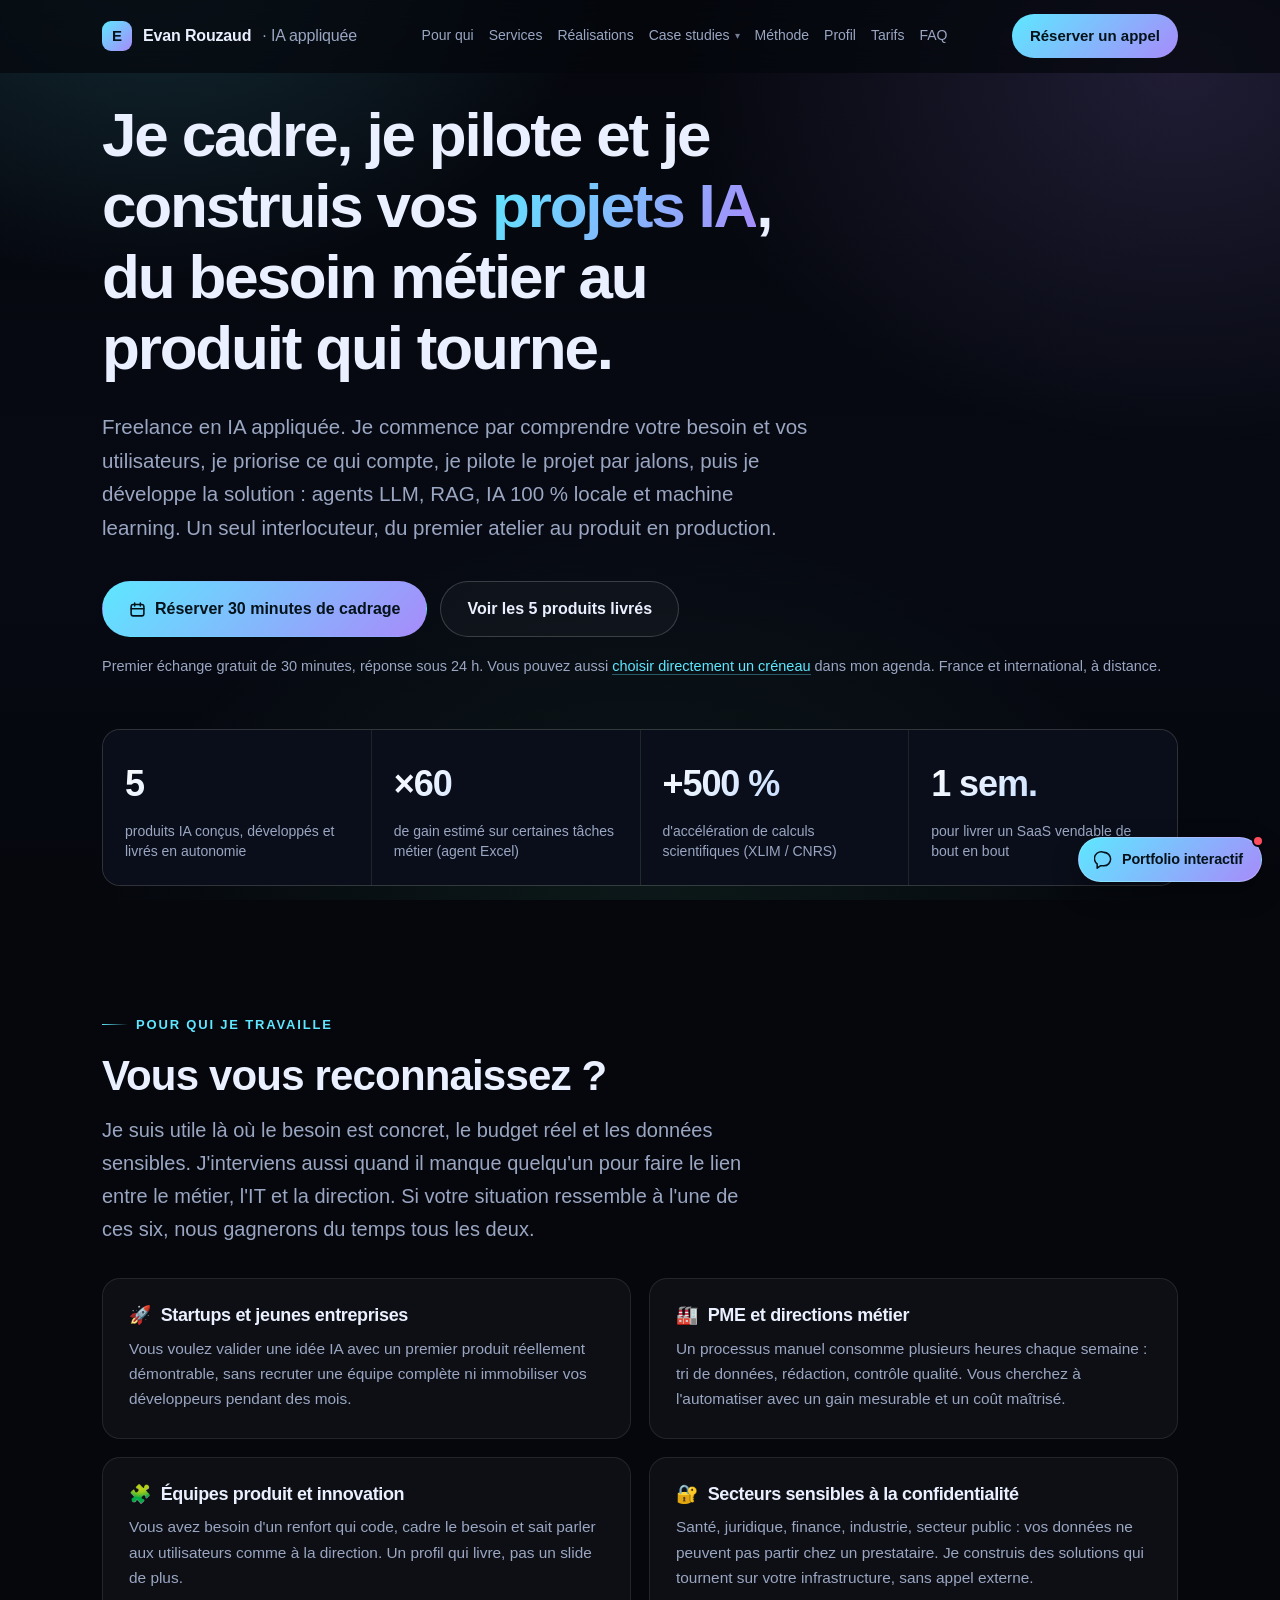
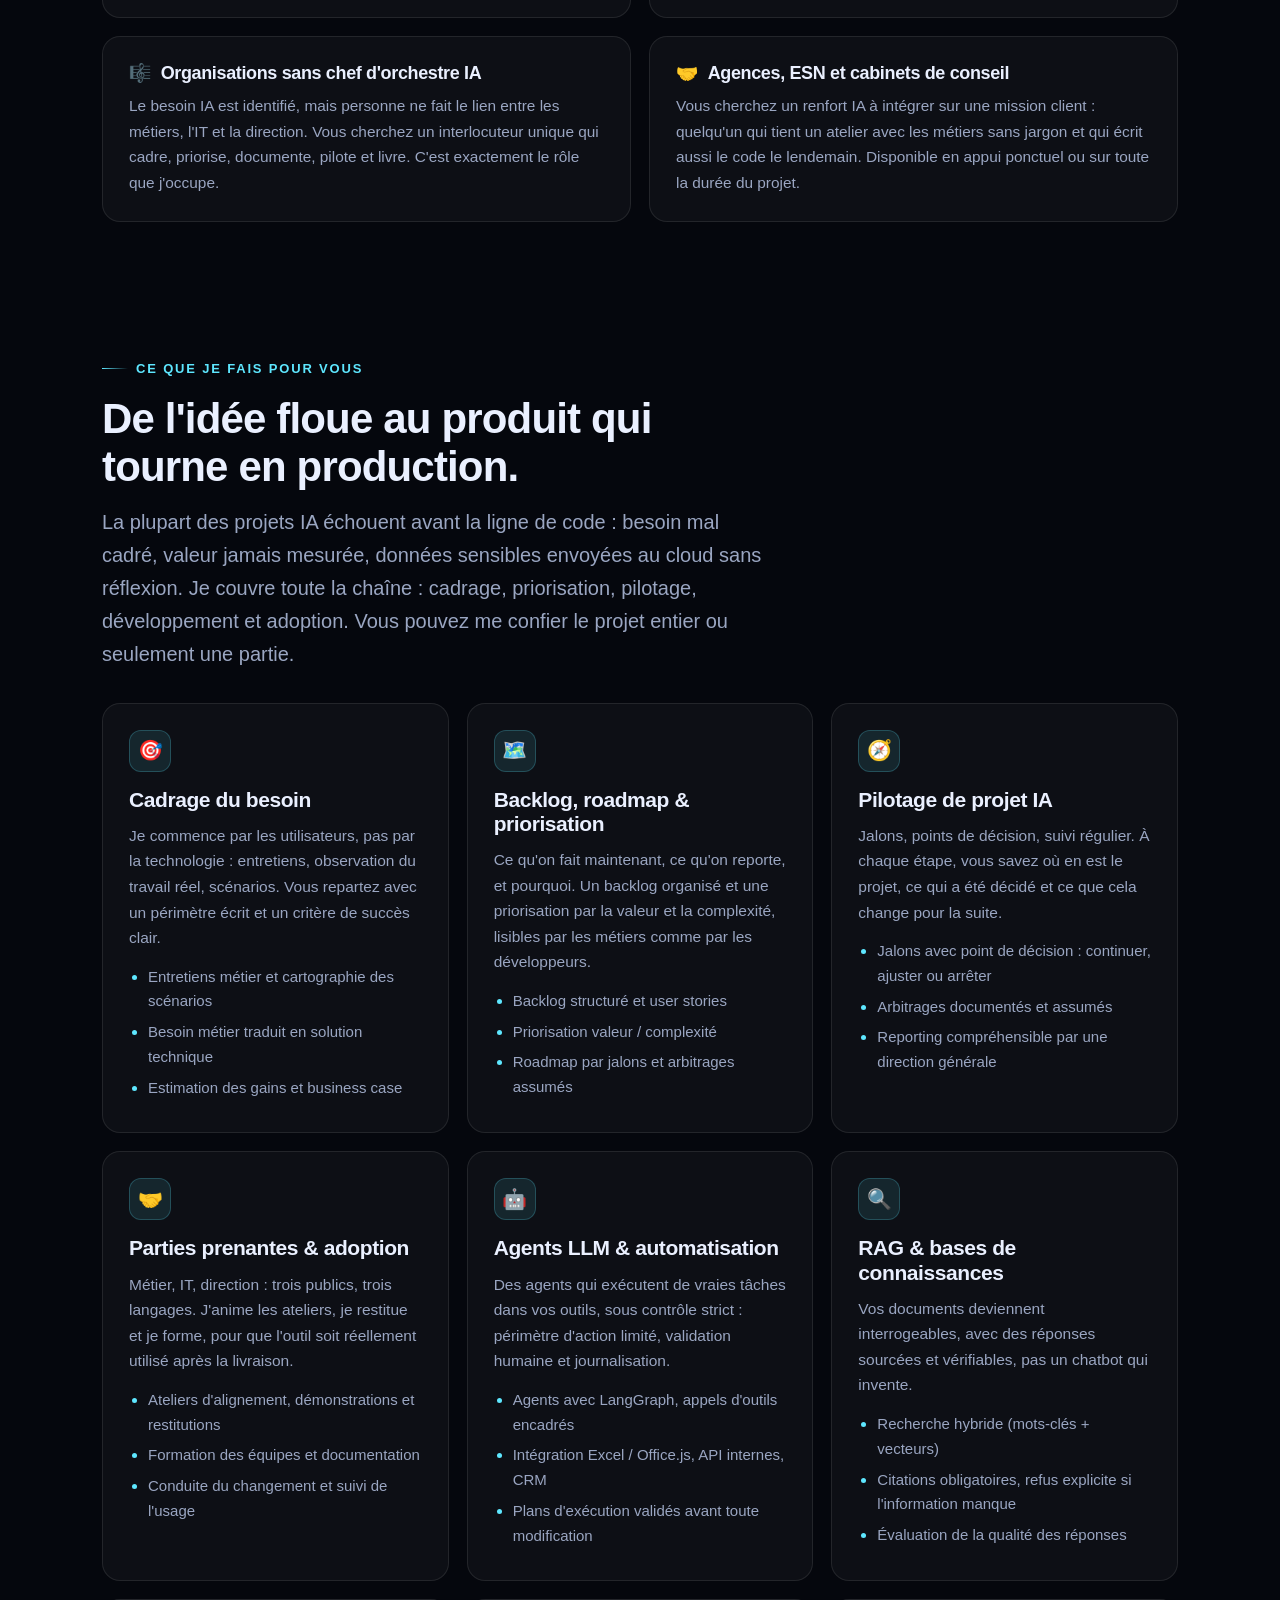
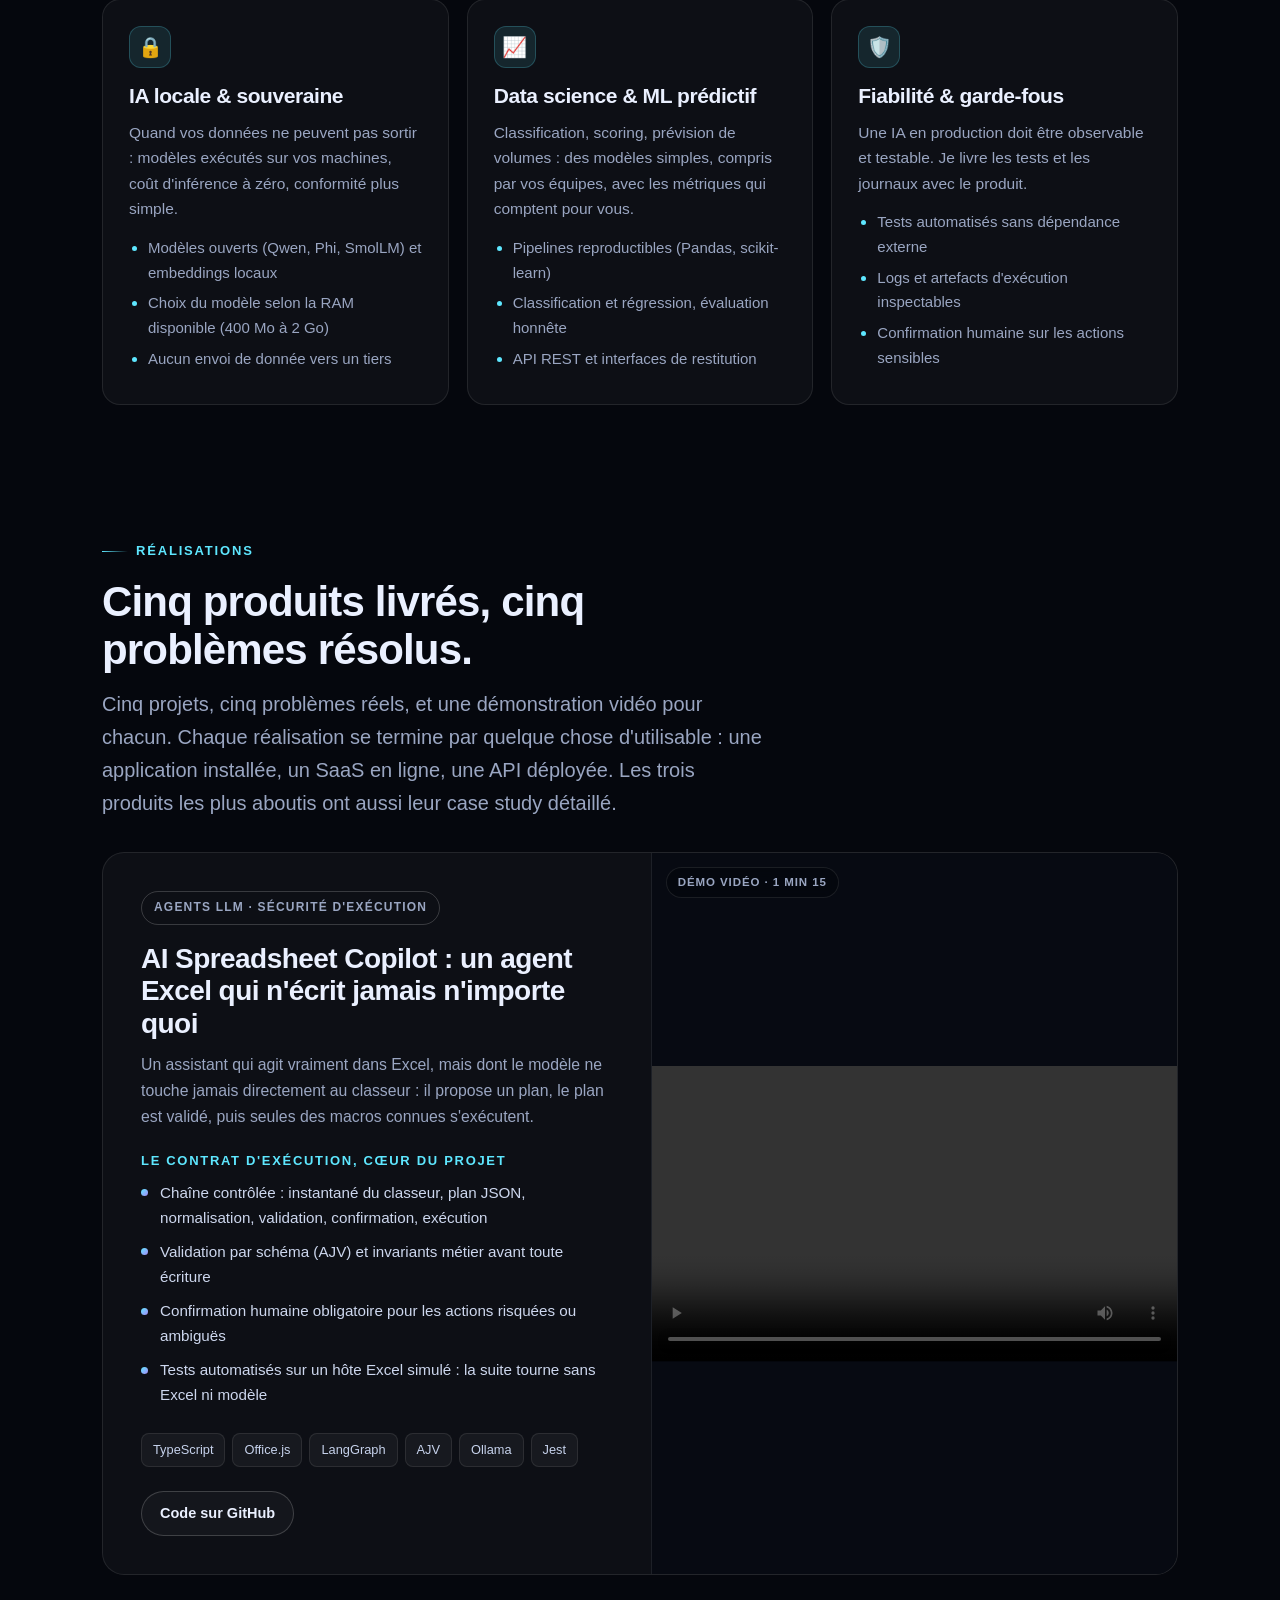
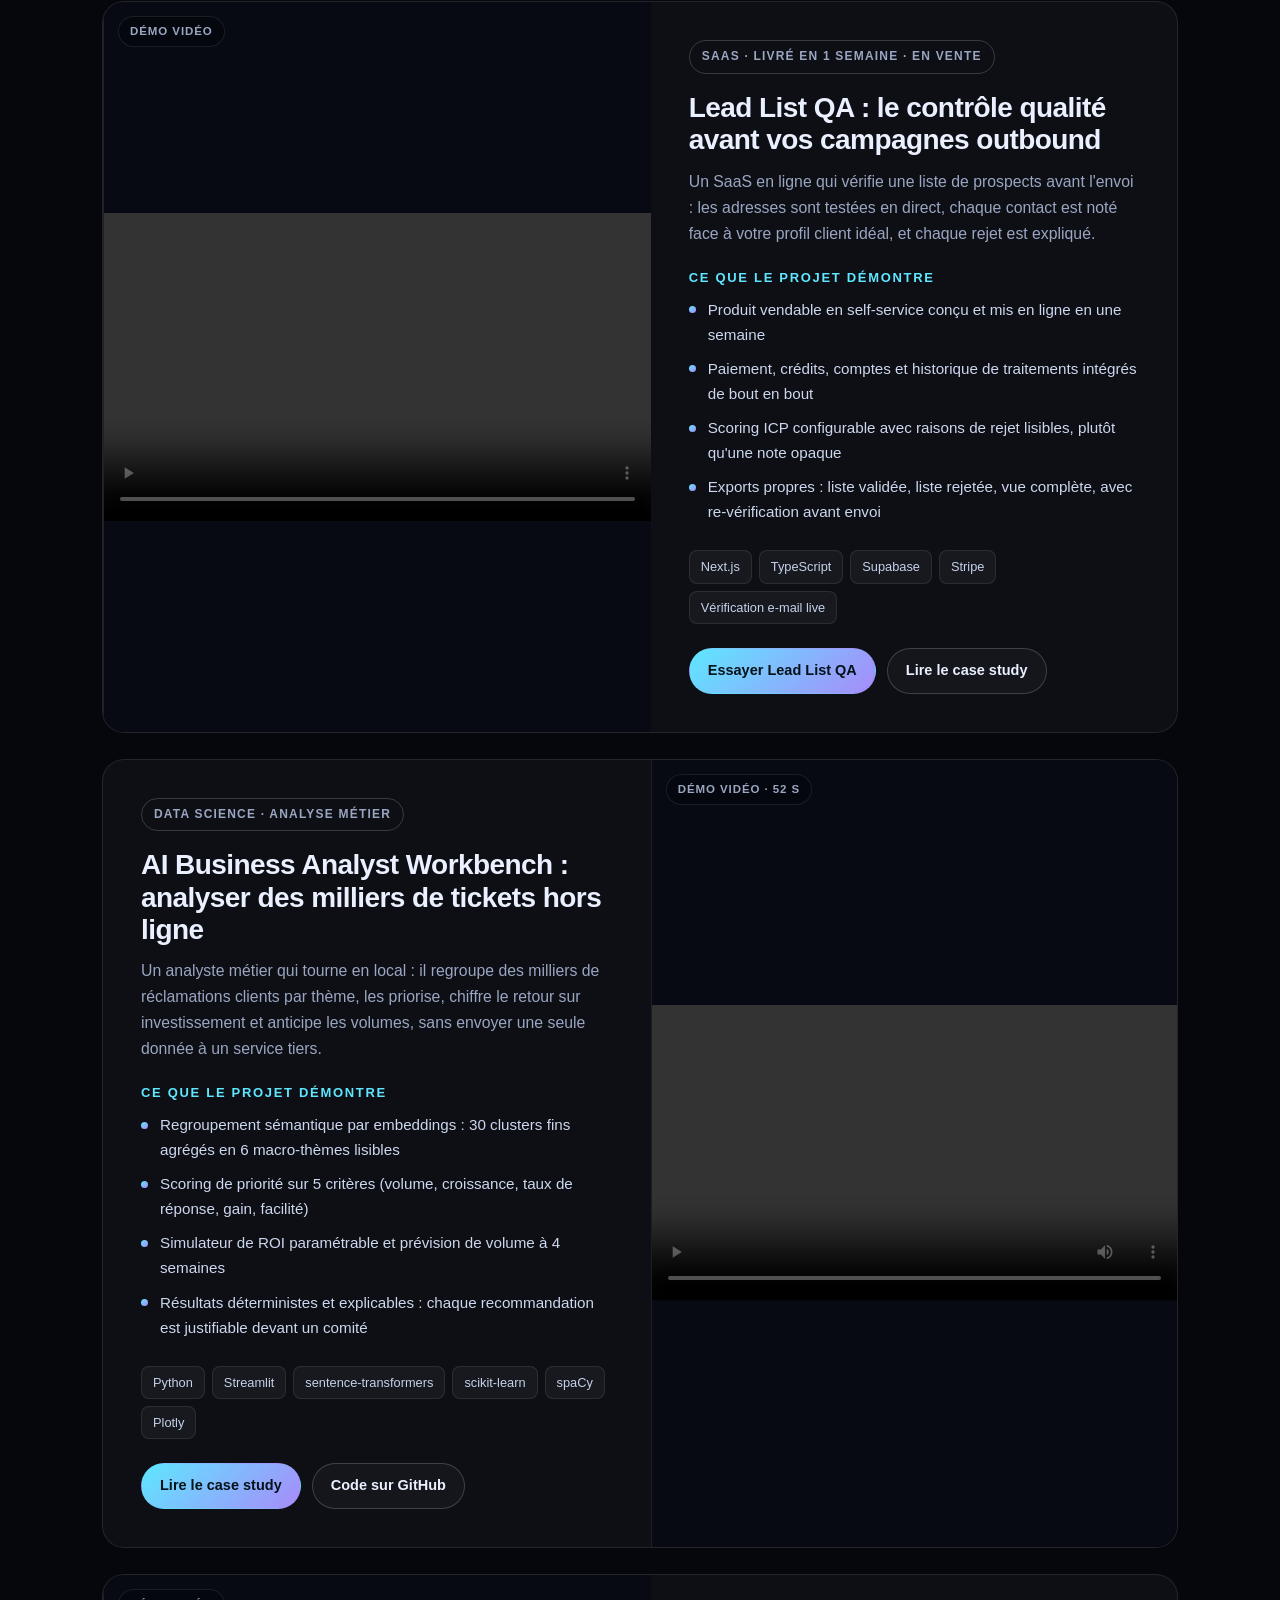
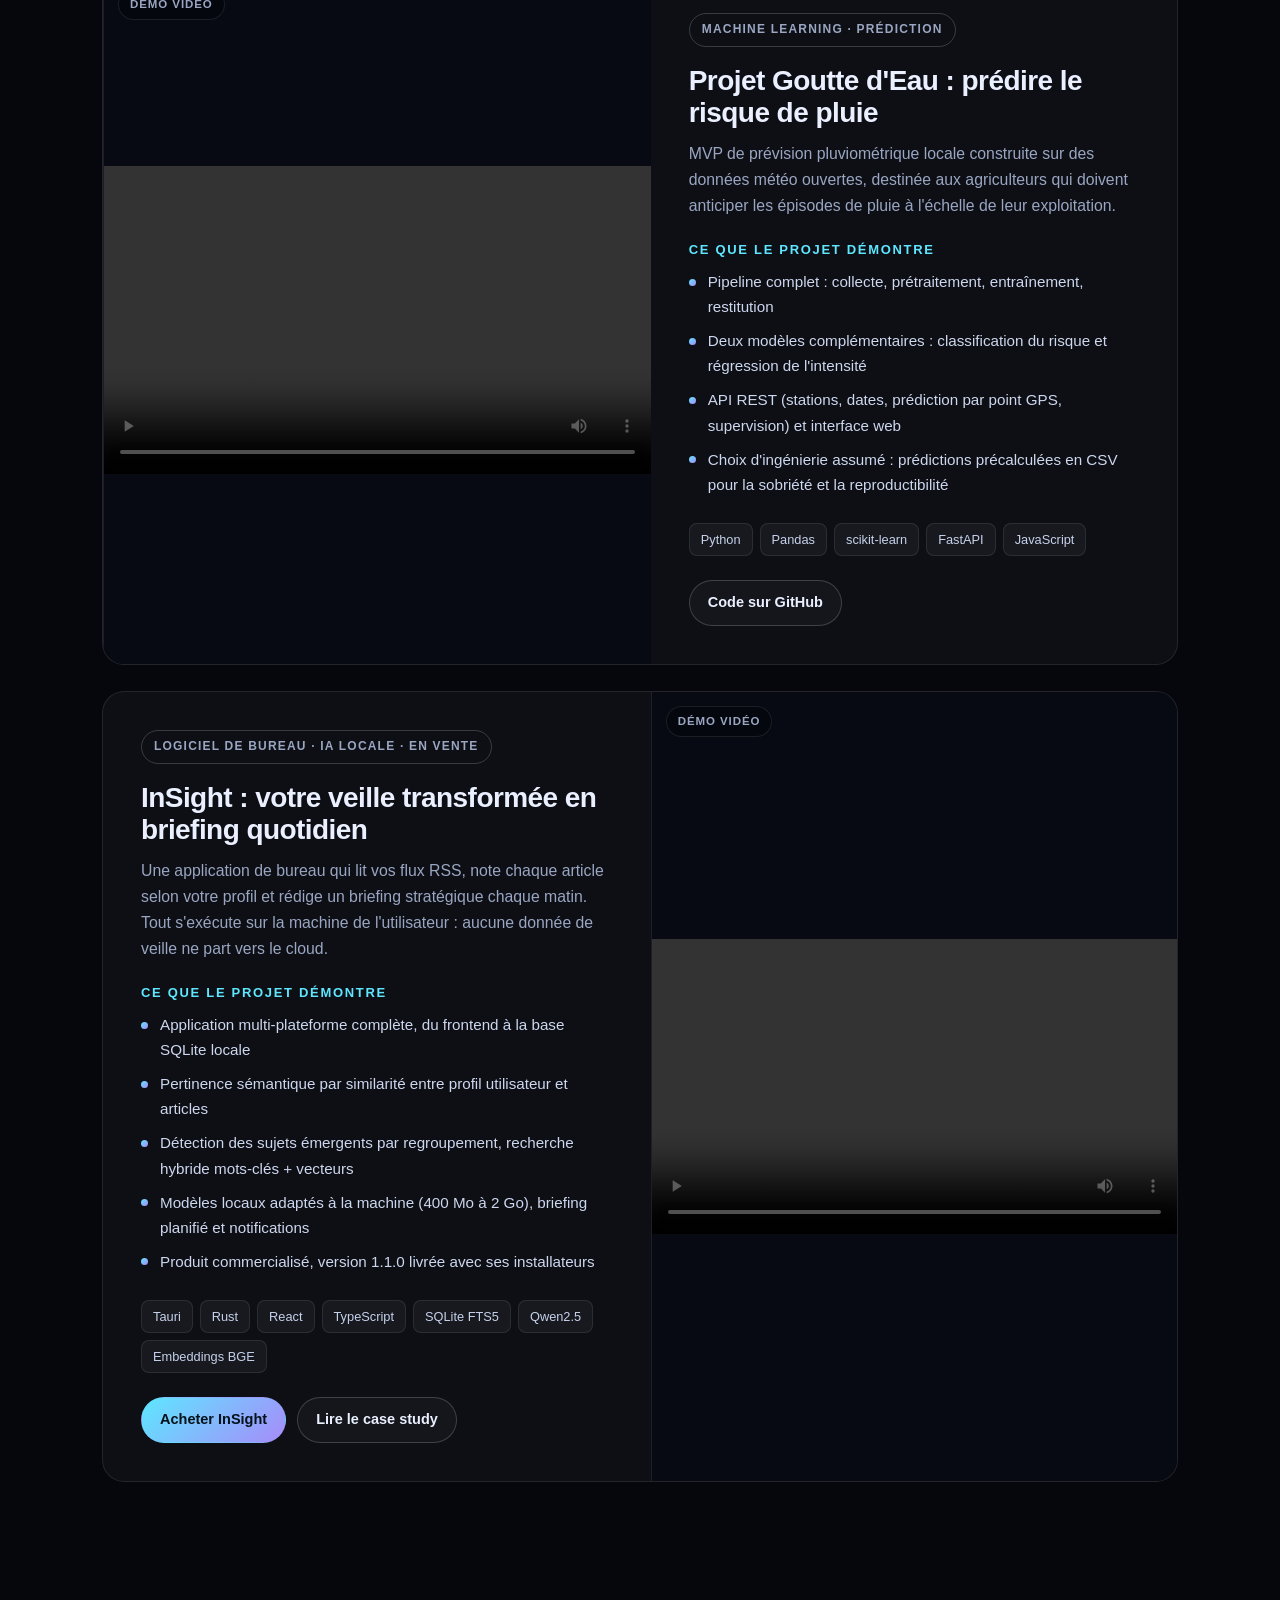
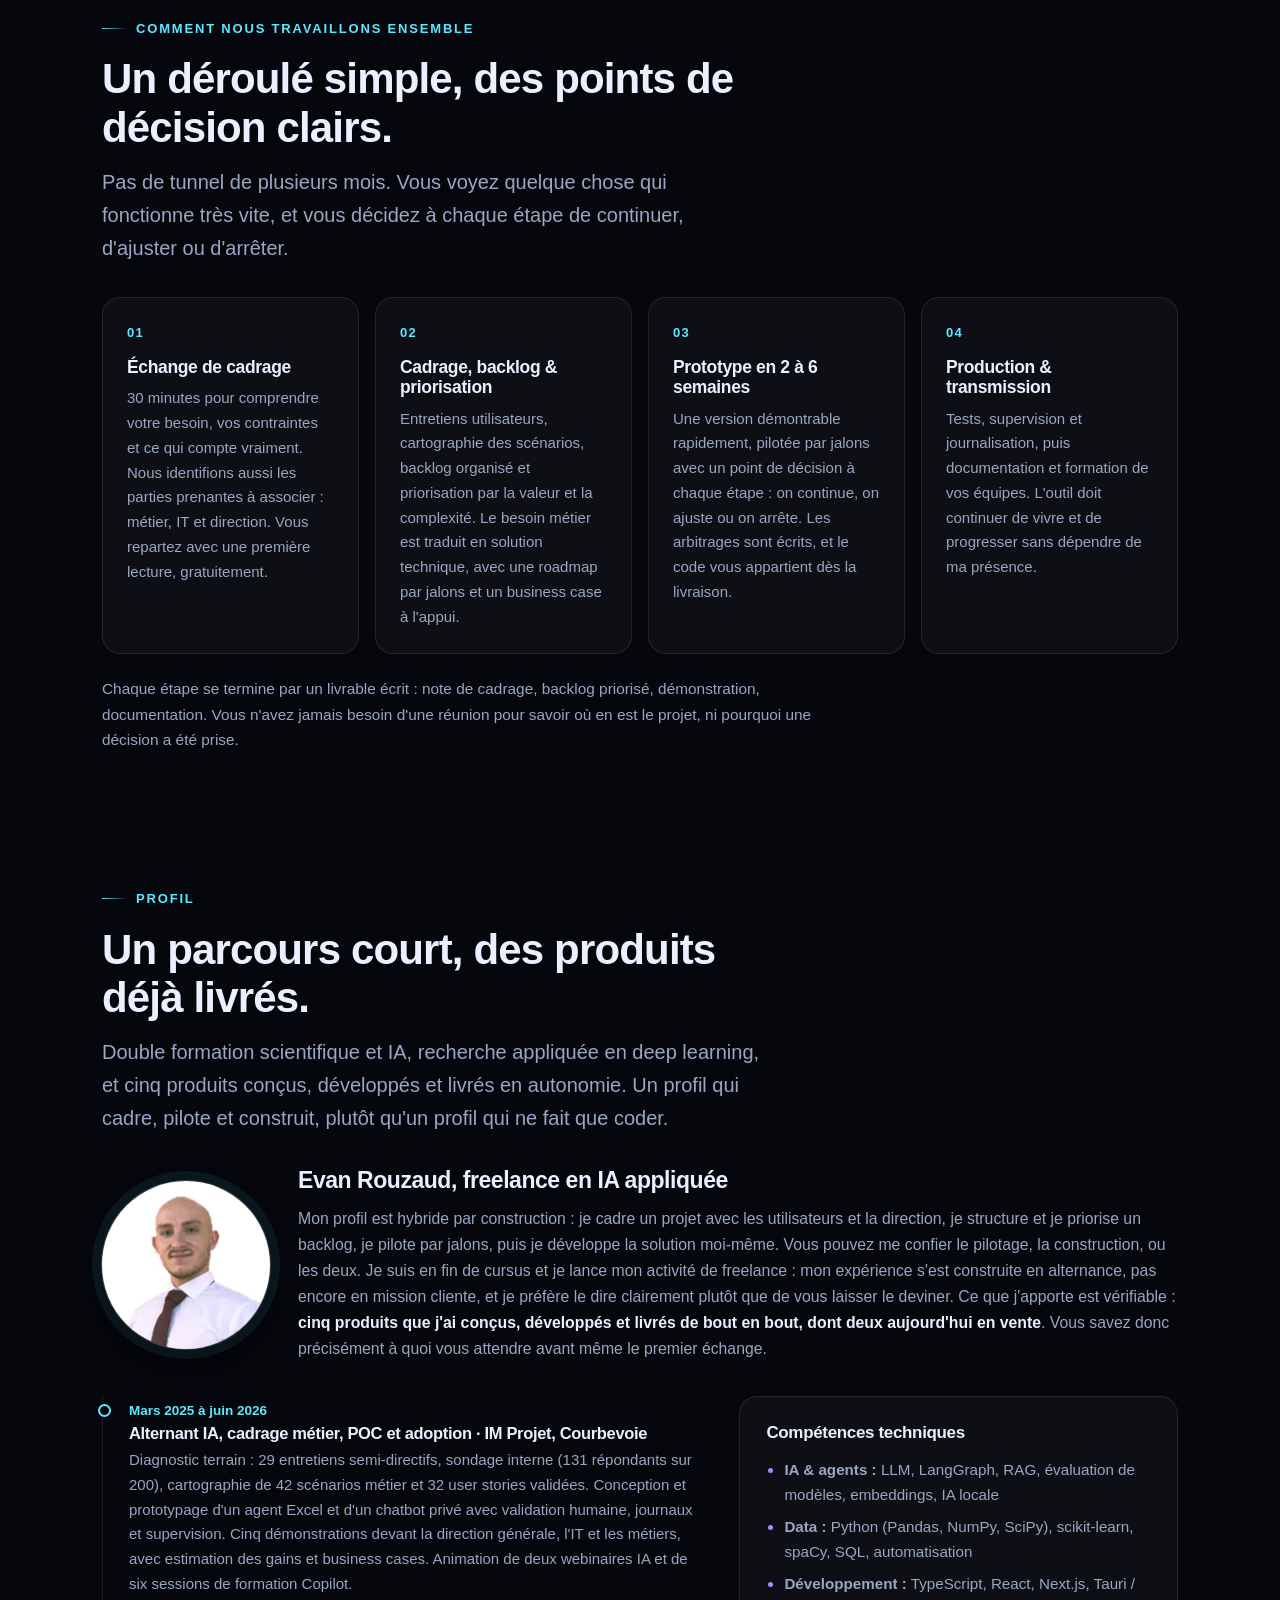
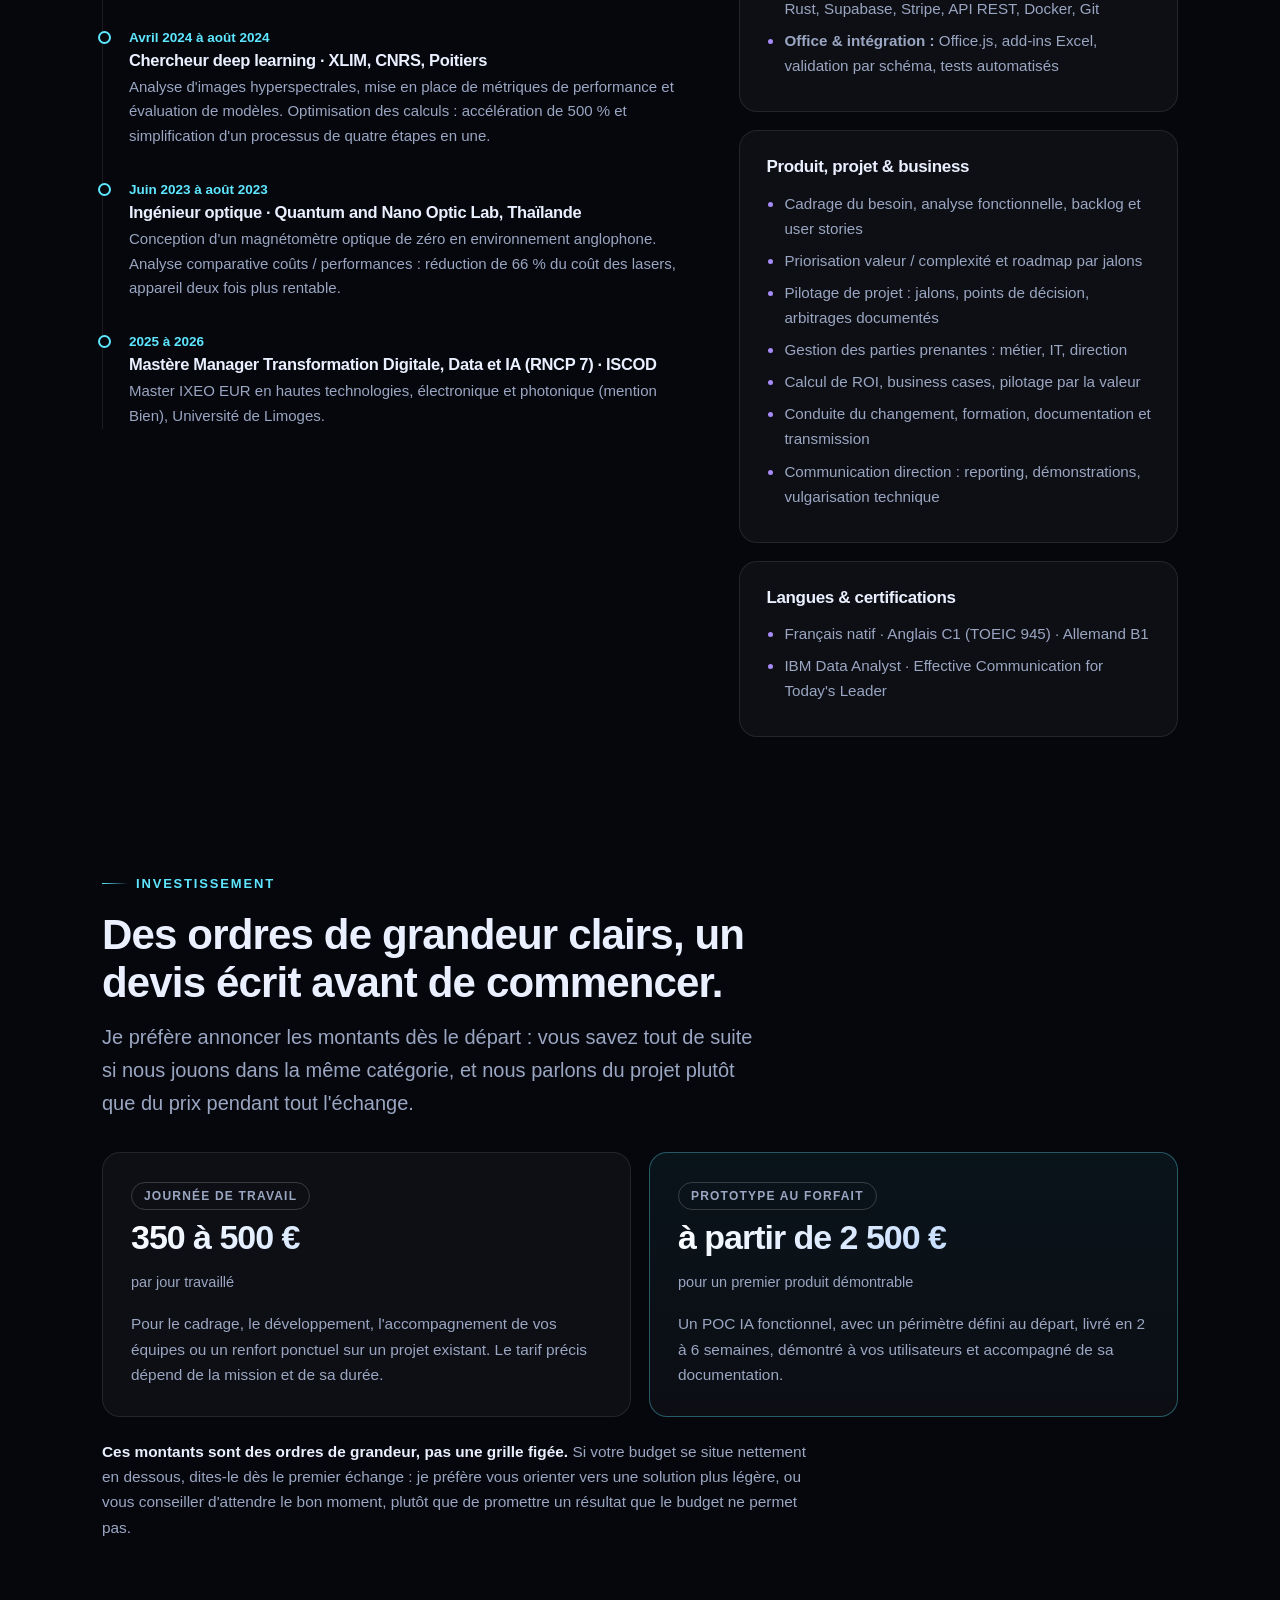
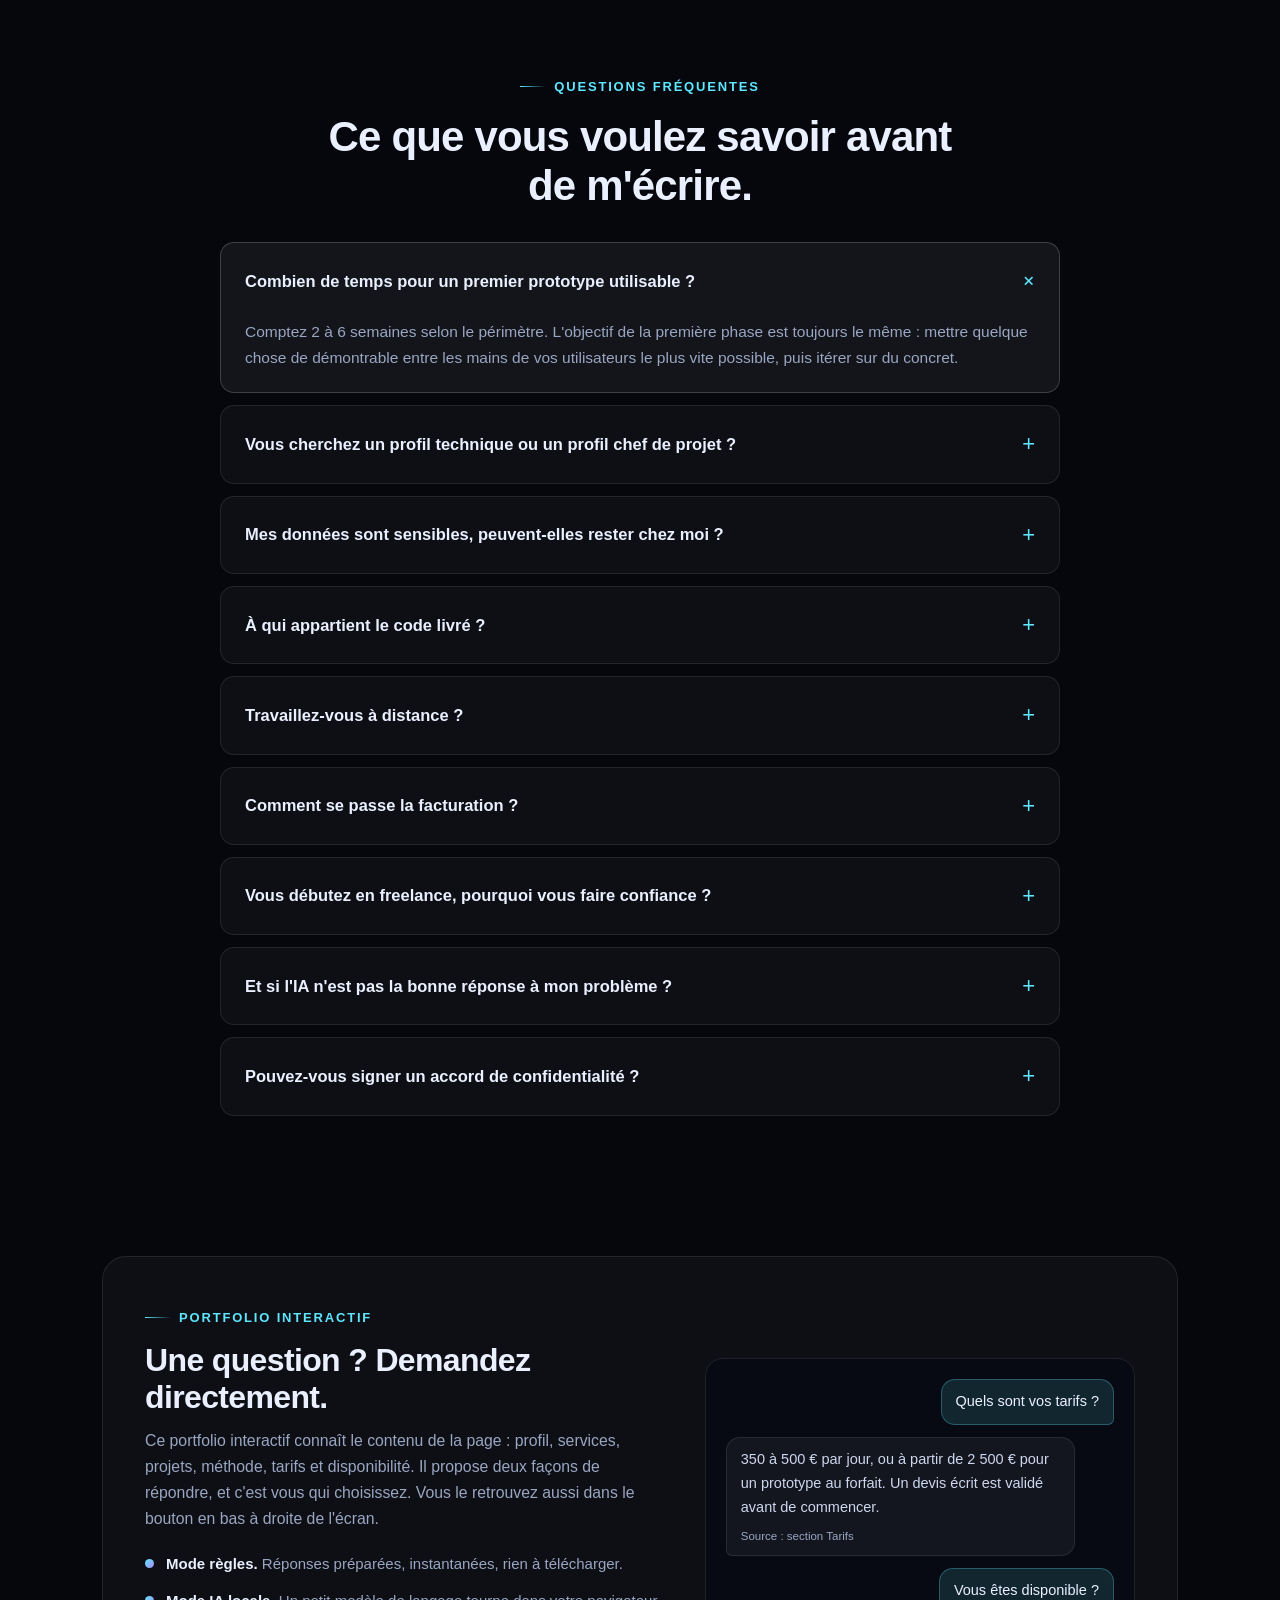
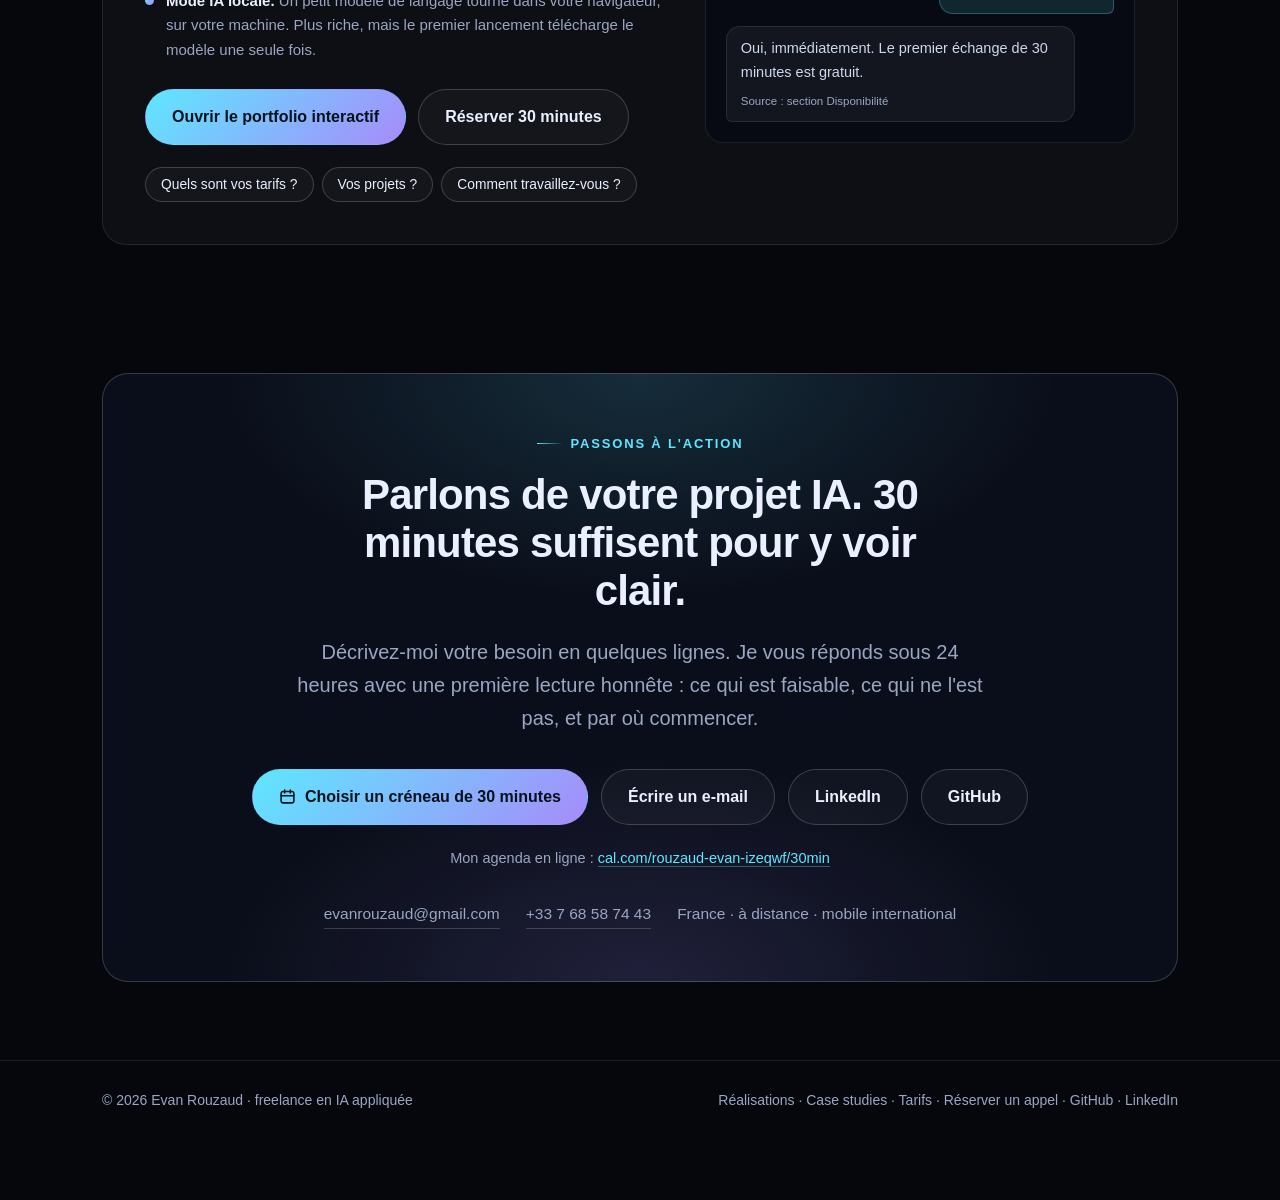
==== index.html @ 33236410 "Navigation globale, menu deroulant Case studies et espacements resserres - header complet sur la pag" ====
<!DOCTYPE html>
<html lang="fr">
<head>
<meta charset="utf-8">
<meta name="viewport" content="width=device-width, initial-scale=1">
<title>Evan Rouzaud | Cadrage, pilotage et développement de projets IA</title>
<meta name="description" content="Projets IA de bout en bout : cadrage du besoin, roadmap et priorisation, pilotage par jalons, puis développement (agents LLM, RAG, IA locale, machine learning). Profil hybride pour des rôles de Product Owner IA, chef de projet IA, Solution Architect IA ou ingénieur IA.">
<meta name="author" content="Evan Rouzaud">
<meta name="theme-color" content="#05070d">
<link rel="canonical" href="https://evan-rouzaud-git.github.io/portfolio/">
<meta property="og:type" content="website">
<meta property="og:locale" content="fr_FR">
<meta property="og:title" content="Evan Rouzaud | Projets IA : cadrage, pilotage, développement">
<meta property="og:description" content="Product Owner IA, chef de projet IA, Solution Architect IA ou ingénieur IA : un interlocuteur unique qui cadre le besoin, priorise, pilote et construit la solution.">
<meta name="twitter:card" content="summary_large_image">
<link rel="icon" href="data:image/svg+xml,<svg xmlns='http://www.w3.org/2000/svg' viewBox='0 0 100 100'><rect width='100' height='100' rx='22' fill='%230b1020'/><text y='68' x='50' text-anchor='middle' font-size='54' font-family='system-ui' font-weight='700' fill='%2360e6ff'>E</text></svg>">

<style>
:root{
  --bg:#05070d;
  --bg-2:#0a0e1a;
  --card:rgba(255,255,255,.035);
  --card-hi:rgba(255,255,255,.06);
  --line:rgba(255,255,255,.09);
  --line-hi:rgba(255,255,255,.18);
  --txt:#eaf0ff;
  --muted:#9aa6c2;
  --cyan:#5ee7ff;
  --violet:#a78bfa;
  --green:#5ff0a8;
  --radius:18px;
  --maxw:1120px;
}
*{box-sizing:border-box}
html{scroll-behavior:smooth}
body{
  margin:0;background:var(--bg);color:var(--txt);
  font-family:"Inter",-apple-system,BlinkMacSystemFont,"Segoe UI",Roboto,Helvetica,Arial,sans-serif;
  font-size:17px;line-height:1.65;-webkit-font-smoothing:antialiased;overflow-x:hidden;
}
body::before{
  content:"";position:fixed;inset:0;z-index:-1;pointer-events:none;
  background:
    radial-gradient(700px 500px at 12% -5%, rgba(94,231,255,.16), transparent 65%),
    radial-gradient(800px 600px at 92% 8%, rgba(167,139,250,.16), transparent 62%),
    radial-gradient(900px 700px at 50% 105%, rgba(95,240,168,.08), transparent 60%),
    linear-gradient(180deg,#05070d,#070a13 60%,#05070d);
}
a{color:inherit}
.wrap{max-width:var(--maxw);margin:0 auto;padding:0 22px}
h1,h2,h3,h4{line-height:1.15;margin:0;letter-spacing:-.02em}
h2{font-size:clamp(28px,4vw,42px);font-weight:700}
h3{font-size:21px;font-weight:650}
p{margin:0}
.eyebrow{
  display:inline-flex;align-items:center;gap:8px;font-size:13px;font-weight:600;
  letter-spacing:.14em;text-transform:uppercase;color:var(--cyan);
}
.eyebrow::before{content:"";width:26px;height:1px;background:linear-gradient(90deg,var(--cyan),transparent)}
.muted{color:var(--muted)}
.lead{font-size:clamp(17px,2vw,20px);color:var(--muted);max-width:62ch}

/* ---------- nav ---------- */
header{
  position:sticky;top:0;z-index:50;backdrop-filter:blur(14px);
  background:rgba(5,7,13,.72);border-bottom:1px solid transparent;transition:border-color .3s,background .3s;
}
header.scrolled{border-bottom-color:var(--line);background:rgba(5,7,13,.92)}
.nav{display:flex;align-items:center;justify-content:space-between;gap:18px;height:72px;position:relative}
.brand{display:flex;align-items:center;gap:11px;font-weight:700;letter-spacing:-.01em;text-decoration:none;font-size:16px;white-space:nowrap}
.brand .dot{
  width:30px;height:30px;border-radius:9px;display:grid;place-items:center;font-size:15px;color:#04121a;
  background:linear-gradient(135deg,var(--cyan),var(--violet));font-weight:800;flex:0 0 auto
}
.nav-links{display:flex;gap:21px;font-size:14.8px}
.nav-links a{color:var(--muted);text-decoration:none;transition:color .2s}
.nav-links a:hover{color:var(--txt)}
.nav-right{display:flex;align-items:center;gap:12px}
.nav-cta{
  padding:10px 18px;border-radius:999px;font-size:15px;font-weight:600;text-decoration:none;white-space:nowrap;
  background:linear-gradient(135deg,var(--cyan),var(--violet));color:#04121a;
}
.nav-cta:hover{filter:brightness(1.08)}
.burger{
  display:none;width:42px;height:42px;border-radius:12px;border:1px solid var(--line-hi);
  background:rgba(255,255,255,.03);cursor:pointer;padding:12px 10px;
  flex-direction:column;justify-content:space-between;flex:0 0 auto
}
.burger span{display:block;height:2px;width:100%;background:var(--txt);border-radius:2px;transition:transform .25s,opacity .2s}
header.open .burger span:nth-child(1){transform:translateY(8px) rotate(45deg)}
header.open .burger span:nth-child(2){opacity:0}
header.open .burger span:nth-child(3){transform:translateY(-8px) rotate(-45deg)}
/* ---------- menu déroulant Case studies ---------- */
.nav-drop{position:relative;display:flex;align-items:center}
.nav-drop > a{display:inline-flex;align-items:center;gap:5px}
.nav-drop > a::after{content:"▾";font-size:10px;opacity:.75}
.nav-drop-menu{
  position:absolute;top:calc(100% + 14px);left:50%;z-index:60;
  transform:translateX(-50%) translateY(-6px);
  min-width:264px;padding:8px;border-radius:14px;display:flex;flex-direction:column;gap:2px;
  background:rgba(8,11,20,.97);border:1px solid var(--line-hi);
  box-shadow:0 22px 54px rgba(0,0,0,.55);backdrop-filter:blur(12px);
  opacity:0;visibility:hidden;transition:opacity .18s ease,transform .18s ease,visibility .18s
}
.nav-drop:hover .nav-drop-menu,.nav-drop:focus-within .nav-drop-menu{opacity:1;visibility:visible;transform:translateX(-50%)}
.nav-drop-menu a{
  padding:10px 12px;border-radius:10px;text-decoration:none;color:var(--txt);
  font-size:14.4px;font-weight:600;line-height:1.35;transition:background .18s
}
.nav-drop-menu a span{display:block;font-size:12.2px;font-weight:500;color:var(--muted)}
.nav-drop-menu a:hover{background:var(--card-hi)}
@media(max-width:1300px){
  .nav-links{gap:15px;font-size:14px}
}
@media(max-width:1120px){
  .burger{display:flex}
  .nav-links{
    display:none;position:absolute;top:72px;left:0;right:0;flex-direction:column;gap:0;
    background:rgba(6,9,17,.98);backdrop-filter:blur(16px);font-size:17px;
    border-top:1px solid var(--line);border-bottom:1px solid var(--line);
    padding:6px 22px 18px;box-shadow:0 24px 50px rgba(0,0,0,.5)
  }
  header.open .nav-links{display:flex}
  .nav-links a{padding:15px 0;border-bottom:1px solid rgba(255,255,255,.06)}
  .nav-links a:last-child{border-bottom:0}
  /* le sous-menu passe en liste, sans survol */
  .nav-drop{display:block}
  .nav-drop > a::after{display:none}
  .nav-drop-menu{
    position:static;transform:none;opacity:1;visibility:visible;min-width:0;
    background:none;border:0;box-shadow:none;backdrop-filter:none;padding:0 0 6px 14px;
    border-left:1px solid var(--line-hi)
  }
  .nav-drop-menu a{padding:9px 0;font-size:15px;font-weight:500}
  .nav-drop-menu a span{display:none}
}
@media(max-width:560px){.nav-cta{display:none}}

/* ---------- buttons ---------- */
.btn{
  display:inline-flex;align-items:center;gap:9px;padding:14px 26px;border-radius:999px;
  font-weight:650;font-size:16px;text-decoration:none;border:1px solid transparent;cursor:pointer;
  transition:transform .18s,filter .2s,background .2s,border-color .2s;font-family:inherit;
}
.btn:hover{transform:translateY(-2px)}
.btn-primary{background:linear-gradient(135deg,var(--cyan),var(--violet));color:#04121a}
.btn-primary:hover{filter:brightness(1.08)}
.btn-ghost{border-color:var(--line-hi);color:var(--txt);background:rgba(255,255,255,.03)}
.btn-ghost:hover{background:var(--card-hi);border-color:var(--cyan)}
.btn-sm{padding:10px 18px;font-size:14.5px}
.btn svg{flex:0 0 auto}

/* ---------- hero ---------- */
.hero{position:relative;padding:clamp(14px,2vw,26px) 0 clamp(34px,4.5vw,56px)}
.hero h1{font-size:clamp(33px,5.6vw,62px);font-weight:750;letter-spacing:-.035em;max-width:20ch}
.hero h1 em{
  font-style:normal;background:linear-gradient(120deg,var(--cyan),var(--violet));
  -webkit-background-clip:text;background-clip:text;color:transparent
}
.hero .lead{margin:26px 0 0;font-size:clamp(17px,2.1vw,20.5px)}
.hero-actions{display:flex;flex-wrap:wrap;gap:13px;margin-top:36px}
.hero-note{margin-top:18px;font-size:14.5px;color:var(--muted)}
.hero-note a{color:var(--cyan);text-decoration:none;border-bottom:1px solid rgba(94,231,255,.35)}
.hero-note a:hover{border-color:var(--cyan)}

/* ---------- kpi ---------- */
.kpis{
  display:grid;grid-template-columns:repeat(4,1fr);gap:1px;margin-top:clamp(32px,4vw,50px);
  border:1px solid var(--line);border-radius:var(--radius);overflow:hidden;background:var(--line)
}
.kpi{background:var(--bg-2);padding:24px 22px}
.kpi b{display:block;font-size:clamp(26px,3.4vw,36px);font-weight:750;letter-spacing:-.03em;
  background:linear-gradient(135deg,#fff,#9fc6ff);-webkit-background-clip:text;background-clip:text;color:transparent}
.kpi span{display:block;margin-top:7px;font-size:14px;color:var(--muted);line-height:1.45}
@media(max-width:880px){.kpis{grid-template-columns:repeat(2,1fr)}}
@media(max-width:430px){.kpis{grid-template-columns:1fr}}

/* ---------- sections ---------- */
section{padding:clamp(40px,5vw,68px) 0;position:relative}
.sec-head{max-width:70ch;margin-bottom:32px}
.sec-head h2{margin:16px 0 14px}
.sec-head.center{margin-left:auto;margin-right:auto;text-align:center}
.sec-head.center .eyebrow{justify-content:center}

/* ---------- cards ---------- */
.grid{display:grid;gap:18px}
.g-3{grid-template-columns:repeat(3,1fr)}
.g-2{grid-template-columns:repeat(2,1fr)}
@media(max-width:960px){.g-3{grid-template-columns:repeat(2,1fr)}}
@media(max-width:760px){.g-3,.g-2{grid-template-columns:1fr}}
.card{
  background:var(--card);border:1px solid var(--line);border-radius:var(--radius);padding:26px;
  transition:transform .25s,border-color .25s,background .25s;position:relative;overflow:hidden
}
.card:hover{transform:translateY(-4px);border-color:var(--line-hi);background:var(--card-hi)}
.card h3{margin-bottom:11px}
.card p{color:var(--muted);font-size:15.5px}
.icon{
  width:42px;height:42px;border-radius:12px;display:grid;place-items:center;margin-bottom:16px;
  font-size:20px;background:rgba(94,231,255,.1);border:1px solid rgba(94,231,255,.22)
}
.card ul{margin:14px 0 0;padding-left:19px;color:var(--muted);font-size:15px}
.card ul li{margin:6px 0}
.card ul li::marker{color:var(--cyan)}

/* ---------- audience ---------- */
.who{border:1px solid var(--line);border-radius:var(--radius);padding:26px;background:var(--card);transition:transform .25s,border-color .25s,background .25s}
.who:hover{transform:translateY(-4px);border-color:var(--line-hi);background:var(--card-hi)}
.who h3{font-size:18px;margin-bottom:10px;display:flex;align-items:center;gap:10px}
.who p{color:var(--muted);font-size:15.4px}

/* ---------- projects ---------- */
.project{
  border:1px solid var(--line);border-radius:22px;overflow:hidden;background:var(--card);
  display:grid;grid-template-columns:1.02fr .98fr;transition:border-color .25s
}
.project:hover{border-color:var(--line-hi)}
.project:nth-child(even) .pj-media{order:-1}
@media(max-width:880px){.project{grid-template-columns:1fr}.project:nth-child(even) .pj-media{order:0}}
.pj-body{padding:clamp(24px,3.4vw,38px);display:flex;flex-direction:column}
.pj-tag{
  align-self:flex-start;font-size:12px;font-weight:650;letter-spacing:.1em;text-transform:uppercase;
  padding:6px 12px;border-radius:999px;border:1px solid var(--line-hi);color:var(--muted);margin-bottom:18px
}
.pj-body h3{font-size:clamp(22px,2.6vw,28px);margin-bottom:12px}
.pj-body>p{color:var(--muted);font-size:15.8px}
.pj-block{margin-top:24px}
.pj-block h4{font-size:13px;letter-spacing:.13em;text-transform:uppercase;color:var(--cyan);margin-bottom:11px}
.pj-facts{margin:0;padding:0;list-style:none;display:flex;flex-direction:column;gap:9px}
.pj-facts li{position:relative;padding-left:19px;font-size:15.2px;color:#cdd7ee}
.pj-facts li::before{content:"";position:absolute;left:0;top:.62em;width:7px;height:7px;border-radius:50%;
  background:linear-gradient(135deg,var(--cyan),var(--violet))}
.stack{display:flex;flex-wrap:wrap;gap:7px;margin-top:auto;padding-top:26px}
.chip{
  font-size:12.8px;padding:5px 11px;border-radius:8px;color:#c6d2ec;
  background:rgba(255,255,255,.045);border:1px solid var(--line);font-weight:500
}
.pj-actions{display:flex;flex-wrap:wrap;gap:11px;margin-top:24px}
.pj-media{
  position:relative;min-height:290px;border-left:1px solid var(--line);background:#070a12;
  display:flex;align-items:center;justify-content:center
}
@media(max-width:880px){.pj-media{border-left:0;border-top:1px solid var(--line);min-height:0}}
.pj-video{width:100%;aspect-ratio:16/9;object-fit:contain;background:#04060c;display:block}
.media-badge{
  position:absolute;top:14px;left:14px;z-index:2;font-size:11.5px;font-weight:650;letter-spacing:.08em;
  text-transform:uppercase;color:var(--muted);border:1px solid var(--line);border-radius:999px;
  padding:5px 11px;background:rgba(5,7,13,.72);backdrop-filter:blur(6px)
}
/* ---------- steps ---------- */
.steps{counter-reset:s;display:grid;gap:16px;grid-template-columns:repeat(4,1fr)}
@media(max-width:960px){.steps{grid-template-columns:repeat(2,1fr)}}
@media(max-width:600px){.steps{grid-template-columns:1fr}}
.step{
  border:1px solid var(--line);border-radius:var(--radius);padding:24px;background:var(--card);position:relative
}
.step::before{
  counter-increment:s;content:"0" counter(s);display:block;font-size:13px;font-weight:700;letter-spacing:.1em;
  color:var(--cyan);margin-bottom:14px
}
.step h3{font-size:17.5px;margin-bottom:9px}
.step p{color:var(--muted);font-size:15px}
.steps-note{margin-top:22px;color:var(--muted);font-size:15.4px;max-width:84ch}

/* ---------- profile ---------- */
.profile-head{display:flex;align-items:center;gap:28px;flex-wrap:wrap;margin-bottom:34px}
.avatar{
  width:168px;height:168px;border-radius:50%;object-fit:cover;background:#fff;display:block;flex:0 0 auto;
  box-shadow:0 0 0 1px rgba(255,255,255,.2),0 0 0 10px rgba(94,231,255,.07),0 18px 40px rgba(0,0,0,.5)
}
.profile-intro{flex:1 1 320px;min-width:280px}
.profile-intro h3{font-size:clamp(19px,2.3vw,23px);margin-bottom:12px}
.profile-intro p{color:var(--muted);font-size:15.8px}
.profile-intro p strong{color:var(--txt);font-weight:600}
@media(max-width:560px){.avatar{width:132px;height:132px}.profile-head{gap:22px}}
.about{display:grid;grid-template-columns:1.15fr .85fr;gap:44px;align-items:start}
@media(max-width:900px){.about{grid-template-columns:1fr;gap:34px}}
.timeline{border-left:1px solid var(--line);padding-left:26px;display:flex;flex-direction:column;gap:26px}
.tl-item{position:relative}
.tl-item::before{
  content:"";position:absolute;left:-31px;top:8px;width:9px;height:9px;border-radius:50%;
  background:var(--bg);border:2px solid var(--cyan)
}
.tl-item h4{font-size:16.5px}
.tl-item span{font-size:13.5px;color:var(--cyan);font-weight:600}
.tl-item p{color:var(--muted);font-size:15px;margin-top:5px}
.panel{border:1px solid var(--line);border-radius:var(--radius);padding:26px;background:var(--card)}
.panel + .panel{margin-top:18px}
.panel h3{font-size:17px;margin-bottom:14px}
.panel ul{margin:0;padding-left:18px;color:var(--muted);font-size:15.2px}
.panel li{margin:7px 0}
.panel li::marker{color:var(--violet)}

/* ---------- pricing ---------- */
.price{border:1px solid var(--line);border-radius:var(--radius);padding:28px;background:var(--card)}
.price.featured{border-color:rgba(94,231,255,.34);background:linear-gradient(180deg,rgba(94,231,255,.06),rgba(255,255,255,.03))}
.price .pj-tag{margin-bottom:18px}
.price b{
  display:block;font-size:clamp(26px,3.2vw,34px);font-weight:750;letter-spacing:-.03em;
  background:linear-gradient(135deg,#fff,#9fc6ff);-webkit-background-clip:text;background-clip:text;color:transparent
}
.price .unit{display:block;margin-top:6px;font-size:14.5px;color:var(--muted)}
.price p{margin-top:16px;color:var(--muted);font-size:15.4px}
.price-note{margin-top:22px;color:var(--muted);font-size:15.4px;max-width:84ch}
.price-note strong{color:var(--txt);font-weight:600}

/* ---------- faq ---------- */
.faq{max-width:840px;margin:0 auto}
details{border:1px solid var(--line);border-radius:14px;background:var(--card);margin-bottom:12px;overflow:hidden}
details[open]{border-color:var(--line-hi);background:var(--card-hi)}
summary{
  cursor:pointer;padding:20px 24px;font-weight:600;font-size:16.5px;list-style:none;
  display:flex;justify-content:space-between;align-items:center;gap:18px
}
summary::-webkit-details-marker{display:none}
summary::after{content:"+";font-size:22px;color:var(--cyan);font-weight:400;transition:transform .25s}
details[open] summary::after{transform:rotate(45deg)}
details p{padding:0 24px 22px;color:var(--muted);font-size:15.5px}

/* ---------- cta ---------- */
.cta-box{
  border:1px solid var(--line-hi);border-radius:26px;padding:clamp(28px,4vw,52px);text-align:center;
  background:
    radial-gradient(600px 320px at 50% 0%, rgba(94,231,255,.14), transparent 70%),
    radial-gradient(600px 320px at 50% 100%, rgba(167,139,250,.14), transparent 70%),
    var(--bg-2)
}
.cta-box h2{max-width:26ch;margin:16px auto 0}
.cta-box .lead{margin:20px auto 0;text-align:center}
.cta-links{display:flex;flex-wrap:wrap;gap:13px;justify-content:center;margin-top:34px}
.cta-note{margin-top:22px;font-size:14.5px;color:var(--muted)}
.cta-note a{color:var(--cyan);text-decoration:none;border-bottom:1px solid rgba(94,231,255,.35)}
.contact-row{display:flex;flex-wrap:wrap;gap:26px;justify-content:center;margin-top:30px;font-size:15.5px}
.contact-row a{text-decoration:none;color:var(--muted);border-bottom:1px solid var(--line-hi);padding-bottom:2px}
.contact-row a:hover{color:var(--txt);border-color:var(--cyan)}

footer{border-top:1px solid var(--line);padding:28px 0 88px;margin-top:14px}
.foot{display:flex;flex-wrap:wrap;gap:16px;justify-content:space-between;align-items:center;font-size:14px;color:var(--muted)}
.foot a{text-decoration:none;color:var(--muted)}
.foot a:hover{color:var(--txt)}

/* ---------- bouton du coin ----------
   Écrit ici et non dans chat/chat.css : il doit être visible avant le chargement
   différé du chat. Couleur d'accent, pastille rouge d'invitation, jamais de noir. */
.peel{
  position:fixed;z-index:90;
  right:calc(18px + env(safe-area-inset-right,0px));
  bottom:calc(18px + env(safe-area-inset-bottom,0px))
}
.peel-btn{
  position:relative;display:inline-flex;align-items:center;justify-content:center;gap:9px;
  padding:12px 18px 12px 15px;border-radius:999px;white-space:nowrap;
  border:1px solid rgba(255,255,255,.22);cursor:pointer;font-family:inherit;
  background:linear-gradient(135deg,var(--cyan),var(--violet));color:#04121a;
  font-size:14.4px;font-weight:700;line-height:1;letter-spacing:-.01em;
  box-shadow:0 10px 26px rgba(0,0,0,.35);
  transition:transform .2s ease,filter .2s ease,background .2s ease,color .2s ease
}
.peel-btn:hover{transform:translateY(-2px);filter:brightness(1.05)}
.peel-btn:focus-visible{outline:2px solid var(--cyan);outline-offset:3px}
.peel-btn .ico{width:19px;height:19px;flex:0 0 auto}
.peel-btn .ico-close{display:none}
/* pastille rouge : l'invitation à cliquer, visible seulement quand c'est fermé */
.peel-dot{
  position:absolute;top:-3px;right:-3px;width:12px;height:12px;border-radius:50%;
  background:#ff4d5e;border:2px solid #05070d;
  box-shadow:0 0 0 0 rgba(255,77,94,.55);animation:peelDot 2.4s ease-out infinite
}
@keyframes peelDot{0%{box-shadow:0 0 0 0 rgba(255,77,94,.5)}70%,100%{box-shadow:0 0 0 11px rgba(255,77,94,0)}}
@media(prefers-reduced-motion:reduce){.peel-dot{animation:none}}
/* page ouverte, ou déjà vue une fois : plus de pastille */
.peel.is-open .peel-dot,.peel.seen .peel-dot{display:none}
.peel.is-open .ico-chat{display:none}
.peel.is-open .ico-close{display:block}
.peel.is-open .peel-btn{
  background:rgba(8,11,20,.92);color:var(--txt);border-color:rgba(255,255,255,.22);
  backdrop-filter:blur(8px)
}
@media(max-width:1000px){
  .peel-btn{padding:13px;border-radius:50%;gap:0}
  .peel-label{position:absolute;width:1px;height:1px;overflow:hidden;clip:rect(0 0 0 0)}
}
@media(max-width:480px){
  .peel{right:calc(14px + env(safe-area-inset-right,0px));bottom:calc(14px + env(safe-area-inset-bottom,0px))}
}

/* ---------- section Assistant (intégrée à la page) ---------- */
.assistant{
  display:grid;grid-template-columns:1.1fr .9fr;gap:34px;align-items:center;
  border:1px solid var(--line);border-radius:24px;padding:clamp(26px,3.6vw,42px);background:var(--card)
}
@media(max-width:880px){.assistant{grid-template-columns:1fr;gap:26px}}
.assistant h2{font-size:clamp(23px,3vw,32px);margin:14px 0 12px}
.assistant p{color:var(--muted);font-size:15.8px}
.assistant-modes{display:flex;flex-direction:column;gap:12px;margin:20px 0 0}
.assistant-mode{display:flex;gap:12px;align-items:flex-start;font-size:15px;color:var(--muted)}
.assistant-mode b{color:var(--txt);font-weight:650}
.assistant-mode .dot{
  width:9px;height:9px;border-radius:50%;margin-top:7px;flex:0 0 auto;
  background:linear-gradient(135deg,var(--cyan),var(--violet))
}
.assistant-actions{display:flex;flex-wrap:wrap;gap:12px;margin-top:26px}
.assistant-chips{display:flex;flex-wrap:wrap;gap:8px;margin-top:22px}
.assistant-chips button{
  padding:9px 15px;border-radius:999px;border:1px solid var(--line-hi);background:rgba(255,255,255,.03);
  color:var(--txt);font-family:inherit;font-size:13.8px;cursor:pointer;transition:border-color .2s,background .2s
}
.assistant-chips button:hover{border-color:var(--cyan);background:rgba(94,231,255,.08)}
.assistant-chips button:focus-visible{outline:2px solid var(--cyan);outline-offset:2px}
.assistant-visual{
  border:1px solid var(--line);border-radius:18px;padding:20px;background:#070a12;
  display:flex;flex-direction:column;gap:12px;font-size:14.5px
}
.assistant-visual .bubble-user{
  align-self:flex-end;max-width:85%;padding:10px 14px;border-radius:14px;border-bottom-right-radius:6px;
  background:rgba(94,231,255,.13);border:1px solid rgba(94,231,255,.28)
}
.assistant-visual .bubble-bot{
  align-self:flex-start;max-width:90%;padding:10px 14px;border-radius:14px;border-bottom-left-radius:6px;
  background:rgba(255,255,255,.05);border:1px solid var(--line);color:#cdd7ee
}
.assistant-visual .bubble-src{font-size:11.5px;color:var(--muted);margin-top:7px}

/* ---------- reveal ---------- */
.rv{opacity:0;transform:translateY(22px);transition:opacity .7s cubic-bezier(.2,.7,.3,1),transform .7s cubic-bezier(.2,.7,.3,1)}
.rv.in{opacity:1;transform:none}
@media(prefers-reduced-motion:reduce){
  .rv{opacity:1;transform:none;transition:none}
  html{scroll-behavior:auto}
  .btn:hover,.card:hover,.who:hover,.project:hover{transform:none}
}
</style>
</head>
<body>

<header id="hdr">
  <div class="wrap nav">
    <a class="brand" href="#top"><span class="dot">E</span> Evan Rouzaud <span class="muted" style="font-weight:500">· IA appliquée</span></a>
    <nav class="nav-links" id="navLinks">
      <a href="#pourqui">Pour qui</a>
      <a href="#services">Services</a>
      <a href="#projets">Réalisations</a>
      <div class="nav-drop">
        <a href="case-studies.html">Case studies</a>
        <div class="nav-drop-menu">
          <a href="case-studies.html#insight">InSight<span>Application de bureau, en vente</span></a>
          <a href="case-studies.html#lead-list-qa">Lead List QA<span>SaaS livré en une semaine</span></a>
          <a href="case-studies.html#business-analyst">AI Business Analyst Workbench<span>Analyse de tickets hors ligne</span></a>
        </div>
      </div>
      <a href="#methode">Méthode</a>
      <a href="#profil">Profil</a>
      <a href="#tarifs">Tarifs</a>
      <a href="#faq">FAQ</a>
    </nav>
    <div class="nav-right">
      <a class="nav-cta" href="https://cal.com/rouzaud-evan-izeqwf/30min" target="_blank" rel="noopener">Réserver un appel</a>
      <button class="burger" id="burger" aria-label="Ouvrir le menu" aria-expanded="false" aria-controls="navLinks">
        <span></span><span></span><span></span>
      </button>
    </div>
  </div>
</header>

<main id="top">

  <!-- ================= HERO ================= -->
  <section class="hero">
    <div class="wrap">
      <h1>Je cadre, je pilote et je construis vos <em>projets IA</em>, du besoin métier au produit qui tourne.</h1>
      <p class="lead">
        Freelance en IA appliquée. Je commence par comprendre votre besoin et vos utilisateurs, je priorise ce qui
        compte, je pilote le projet par jalons, puis je développe la solution : agents LLM, RAG, IA 100 % locale et
        machine learning. Un seul interlocuteur, du premier atelier au produit en production.
      </p>
      <div class="hero-actions">
        <a class="btn btn-primary" href="https://cal.com/rouzaud-evan-izeqwf/30min" target="_blank" rel="noopener">
          <svg width="17" height="17" viewBox="0 0 24 24" fill="none" stroke="currentColor" stroke-width="2.2" stroke-linecap="round" aria-hidden="true"><rect x="3" y="5" width="18" height="16" rx="3"/><path d="M8 3v4M16 3v4M3 11h18"/></svg>
          Réserver 30 minutes de cadrage
        </a>
        <a class="btn btn-ghost" href="#projets">Voir les 5 produits livrés</a>
      </div>
      <p class="hero-note">
        Premier échange gratuit de 30 minutes, réponse sous 24 h. Vous pouvez aussi
        <a href="https://cal.com/rouzaud-evan-izeqwf/30min" target="_blank" rel="noopener">choisir directement un créneau</a>
        dans mon agenda. France et international, à distance.
      </p>

      <div class="kpis rv">
        <div class="kpi"><b>5</b><span>produits IA conçus, développés et livrés en autonomie</span></div>
        <div class="kpi"><b>×60</b><span>de gain estimé sur certaines tâches métier (agent Excel)</span></div>
        <div class="kpi"><b>+500 %</b><span>d'accélération de calculs scientifiques (XLIM / CNRS)</span></div>
        <div class="kpi"><b>1 sem.</b><span>pour livrer un SaaS vendable de bout en bout</span></div>
      </div>
    </div>
  </section>

  <!-- ================= POUR QUI ================= -->
  <section id="pourqui">
    <div class="wrap">
      <div class="sec-head rv">
        <span class="eyebrow">Pour qui je travaille</span>
        <h2>Vous vous reconnaissez ?</h2>
        <p class="lead">
          Je suis utile là où le besoin est concret, le budget réel et les données sensibles. J'interviens aussi
          quand il manque quelqu'un pour faire le lien entre le métier, l'IT et la direction. Si votre situation
          ressemble à l'une de ces six, nous gagnerons du temps tous les deux.
        </p>
      </div>

      <div class="grid g-2">
        <article class="who rv">
          <h3><span aria-hidden="true">🚀</span> Startups et jeunes entreprises</h3>
          <p>Vous voulez valider une idée IA avec un premier produit réellement démontrable, sans recruter une équipe complète ni immobiliser vos développeurs pendant des mois.</p>
        </article>
        <article class="who rv">
          <h3><span aria-hidden="true">🏭</span> PME et directions métier</h3>
          <p>Un processus manuel consomme plusieurs heures chaque semaine : tri de données, rédaction, contrôle qualité. Vous cherchez à l'automatiser avec un gain mesurable et un coût maîtrisé.</p>
        </article>
        <article class="who rv">
          <h3><span aria-hidden="true">🧩</span> Équipes produit et innovation</h3>
          <p>Vous avez besoin d'un renfort qui code, cadre le besoin et sait parler aux utilisateurs comme à la direction. Un profil qui livre, pas un slide de plus.</p>
        </article>
        <article class="who rv">
          <h3><span aria-hidden="true">🔐</span> Secteurs sensibles à la confidentialité</h3>
          <p>Santé, juridique, finance, industrie, secteur public : vos données ne peuvent pas partir chez un prestataire. Je construis des solutions qui tournent sur votre infrastructure, sans appel externe.</p>
        </article>
        <article class="who rv">
          <h3><span aria-hidden="true">🎼</span> Organisations sans chef d'orchestre IA</h3>
          <p>Le besoin IA est identifié, mais personne ne fait le lien entre les métiers, l'IT et la direction. Vous cherchez un interlocuteur unique qui cadre, priorise, documente, pilote et livre. C'est exactement le rôle que j'occupe.</p>
        </article>
        <article class="who rv">
          <h3><span aria-hidden="true">🤝</span> Agences, ESN et cabinets de conseil</h3>
          <p>Vous cherchez un renfort IA à intégrer sur une mission client : quelqu'un qui tient un atelier avec les métiers sans jargon et qui écrit aussi le code le lendemain. Disponible en appui ponctuel ou sur toute la durée du projet.</p>
        </article>
      </div>
    </div>
  </section>

  <!-- ================= SERVICES ================= -->
  <section id="services">
    <div class="wrap">
      <div class="sec-head rv">
        <span class="eyebrow">Ce que je fais pour vous</span>
        <h2>De l'idée floue au produit qui tourne en production.</h2>
        <p class="lead">
          La plupart des projets IA échouent avant la ligne de code : besoin mal cadré, valeur jamais mesurée,
          données sensibles envoyées au cloud sans réflexion. Je couvre toute la chaîne : cadrage, priorisation,
          pilotage, développement et adoption. Vous pouvez me confier le projet entier ou seulement une partie.
        </p>
      </div>

      <div class="grid g-3">
        <article class="card rv">
          <div class="icon" aria-hidden="true">🎯</div>
          <h3>Cadrage du besoin</h3>
          <p>Je commence par les utilisateurs, pas par la technologie : entretiens, observation du travail réel, scénarios. Vous repartez avec un périmètre écrit et un critère de succès clair.</p>
          <ul>
            <li>Entretiens métier et cartographie des scénarios</li>
            <li>Besoin métier traduit en solution technique</li>
            <li>Estimation des gains et business case</li>
          </ul>
        </article>

        <article class="card rv">
          <div class="icon" aria-hidden="true">🗺️</div>
          <h3>Backlog, roadmap &amp; priorisation</h3>
          <p>Ce qu'on fait maintenant, ce qu'on reporte, et pourquoi. Un backlog organisé et une priorisation par la valeur et la complexité, lisibles par les métiers comme par les développeurs.</p>
          <ul>
            <li>Backlog structuré et user stories</li>
            <li>Priorisation valeur / complexité</li>
            <li>Roadmap par jalons et arbitrages assumés</li>
          </ul>
        </article>

        <article class="card rv">
          <div class="icon" aria-hidden="true">🧭</div>
          <h3>Pilotage de projet IA</h3>
          <p>Jalons, points de décision, suivi régulier. À chaque étape, vous savez où en est le projet, ce qui a été décidé et ce que cela change pour la suite.</p>
          <ul>
            <li>Jalons avec point de décision : continuer, ajuster ou arrêter</li>
            <li>Arbitrages documentés et assumés</li>
            <li>Reporting compréhensible par une direction générale</li>
          </ul>
        </article>

        <article class="card rv">
          <div class="icon" aria-hidden="true">🤝</div>
          <h3>Parties prenantes &amp; adoption</h3>
          <p>Métier, IT, direction : trois publics, trois langages. J'anime les ateliers, je restitue et je forme, pour que l'outil soit réellement utilisé après la livraison.</p>
          <ul>
            <li>Ateliers d'alignement, démonstrations et restitutions</li>
            <li>Formation des équipes et documentation</li>
            <li>Conduite du changement et suivi de l'usage</li>
          </ul>
        </article>

        <article class="card rv">
          <div class="icon" aria-hidden="true">🤖</div>
          <h3>Agents LLM &amp; automatisation</h3>
          <p>Des agents qui exécutent de vraies tâches dans vos outils, sous contrôle strict : périmètre d'action limité, validation humaine et journalisation.</p>
          <ul>
            <li>Agents avec LangGraph, appels d'outils encadrés</li>
            <li>Intégration Excel / Office.js, API internes, CRM</li>
            <li>Plans d'exécution validés avant toute modification</li>
          </ul>
        </article>

        <article class="card rv">
          <div class="icon" aria-hidden="true">🔍</div>
          <h3>RAG &amp; bases de connaissances</h3>
          <p>Vos documents deviennent interrogeables, avec des réponses sourcées et vérifiables, pas un chatbot qui invente.</p>
          <ul>
            <li>Recherche hybride (mots-clés + vecteurs)</li>
            <li>Citations obligatoires, refus explicite si l'information manque</li>
            <li>Évaluation de la qualité des réponses</li>
          </ul>
        </article>

        <article class="card rv">
          <div class="icon" aria-hidden="true">🔒</div>
          <h3>IA locale &amp; souveraine</h3>
          <p>Quand vos données ne peuvent pas sortir : modèles exécutés sur vos machines, coût d'inférence à zéro, conformité plus simple.</p>
          <ul>
            <li>Modèles ouverts (Qwen, Phi, SmolLM) et embeddings locaux</li>
            <li>Choix du modèle selon la RAM disponible (400 Mo à 2 Go)</li>
            <li>Aucun envoi de donnée vers un tiers</li>
          </ul>
        </article>

        <article class="card rv">
          <div class="icon" aria-hidden="true">📈</div>
          <h3>Data science &amp; ML prédictif</h3>
          <p>Classification, scoring, prévision de volumes : des modèles simples, compris par vos équipes, avec les métriques qui comptent pour vous.</p>
          <ul>
            <li>Pipelines reproductibles (Pandas, scikit-learn)</li>
            <li>Classification et régression, évaluation honnête</li>
            <li>API REST et interfaces de restitution</li>
          </ul>
        </article>

        <article class="card rv">
          <div class="icon" aria-hidden="true">🛡️</div>
          <h3>Fiabilité &amp; garde-fous</h3>
          <p>Une IA en production doit être observable et testable. Je livre les tests et les journaux avec le produit.</p>
          <ul>
            <li>Tests automatisés sans dépendance externe</li>
            <li>Logs et artefacts d'exécution inspectables</li>
            <li>Confirmation humaine sur les actions sensibles</li>
          </ul>
        </article>
      </div>
    </div>
  </section>

  <!-- ================= PROJETS ================= -->
  <section id="projets">
    <div class="wrap">
      <div class="sec-head rv">
        <span class="eyebrow">Réalisations</span>
        <h2>Cinq produits livrés, cinq problèmes résolus.</h2>
        <p class="lead">
          Cinq projets, cinq problèmes réels, et une démonstration vidéo pour chacun. Chaque réalisation se
          termine par quelque chose d'utilisable : une application installée, un SaaS en ligne, une API déployée.
          Les trois produits les plus aboutis ont aussi leur case study détaillé.
        </p>
      </div>

      <div class="grid" style="gap:26px">

        <!-- 1. AI Spreadsheet Copilot -->
        <article class="project rv">
          <div class="pj-body">
            <span class="pj-tag">Agents LLM · Sécurité d'exécution</span>
            <h3>AI Spreadsheet Copilot : un agent Excel qui n'écrit jamais n'importe quoi</h3>
            <p>
              Un assistant qui agit vraiment dans Excel, mais dont le modèle ne touche jamais directement au
              classeur : il propose un plan, le plan est validé, puis seules des macros connues s'exécutent.
            </p>
            <div class="pj-block">
              <h4>Le contrat d'exécution, cœur du projet</h4>
              <ul class="pj-facts">
                <li>Chaîne contrôlée : instantané du classeur, plan JSON, normalisation, validation, confirmation, exécution</li>
                <li>Validation par schéma (AJV) et invariants métier avant toute écriture</li>
                <li>Confirmation humaine obligatoire pour les actions risquées ou ambiguës</li>
                <li>Tests automatisés sur un hôte Excel simulé : la suite tourne sans Excel ni modèle</li>
              </ul>
            </div>
            <div class="stack">
              <span class="chip">TypeScript</span><span class="chip">Office.js</span><span class="chip">LangGraph</span>
              <span class="chip">AJV</span><span class="chip">Ollama</span><span class="chip">Jest</span>
            </div>
            <div class="pj-actions">
              <a class="btn btn-ghost btn-sm" href="https://github.com/Evan-Rouzaud-git/excel-agent-poc" target="_blank" rel="noopener">Code sur GitHub</a>
            </div>
          </div>
          <div class="pj-media">
            <span class="media-badge">Démo vidéo · 1 min 15</span>
            <video class="pj-video" controls preload="metadata" playsinline
                   src="videos/01-spreadsheet-copilot.mp4"
                   aria-label="Démonstration de AI Spreadsheet Copilot"></video>
          </div>
        </article>

        <!-- 2. Lead List QA -->
        <article class="project rv">
          <div class="pj-body">
            <span class="pj-tag">SaaS · Livré en 1 semaine · En vente</span>
            <h3>Lead List QA : le contrôle qualité avant vos campagnes outbound</h3>
            <p>
              Un SaaS en ligne qui vérifie une liste de prospects avant l'envoi : les adresses sont testées en
              direct, chaque contact est noté face à votre profil client idéal, et chaque rejet est expliqué.
            </p>
            <div class="pj-block">
              <h4>Ce que le projet démontre</h4>
              <ul class="pj-facts">
                <li>Produit vendable en self-service conçu et mis en ligne en une semaine</li>
                <li>Paiement, crédits, comptes et historique de traitements intégrés de bout en bout</li>
                <li>Scoring ICP configurable avec raisons de rejet lisibles, plutôt qu'une note opaque</li>
                <li>Exports propres : liste validée, liste rejetée, vue complète, avec re-vérification avant envoi</li>
              </ul>
            </div>
            <div class="stack">
              <span class="chip">Next.js</span><span class="chip">TypeScript</span><span class="chip">Supabase</span>
              <span class="chip">Stripe</span><span class="chip">Vérification e-mail live</span>
            </div>
            <div class="pj-actions">
              <a class="btn btn-primary btn-sm" href="https://www.leadlistqa.com/" target="_blank" rel="noopener">Essayer Lead List QA</a>
              <a class="btn btn-ghost btn-sm" href="case-studies.html#lead-list-qa">Lire le case study</a>
            </div>
          </div>
          <div class="pj-media">
            <span class="media-badge">Démo vidéo</span>
            <video class="pj-video" controls preload="metadata" playsinline
                   src="videos/02-lead-list-qa.mp4"
                   aria-label="Démonstration de Lead List QA"></video>
          </div>
        </article>

        <!-- 3. AI Business Analyst Workbench -->
        <article class="project rv">
          <div class="pj-body">
            <span class="pj-tag">Data science · Analyse métier</span>
            <h3>AI Business Analyst Workbench : analyser des milliers de tickets hors ligne</h3>
            <p>
              Un analyste métier qui tourne en local : il regroupe des milliers de réclamations clients par thème,
              les priorise, chiffre le retour sur investissement et anticipe les volumes, sans envoyer une seule
              donnée à un service tiers.
            </p>
            <div class="pj-block">
              <h4>Ce que le projet démontre</h4>
              <ul class="pj-facts">
                <li>Regroupement sémantique par embeddings : 30 clusters fins agrégés en 6 macro-thèmes lisibles</li>
                <li>Scoring de priorité sur 5 critères (volume, croissance, taux de réponse, gain, facilité)</li>
                <li>Simulateur de ROI paramétrable et prévision de volume à 4 semaines</li>
                <li>Résultats déterministes et explicables : chaque recommandation est justifiable devant un comité</li>
              </ul>
            </div>
            <div class="stack">
              <span class="chip">Python</span><span class="chip">Streamlit</span><span class="chip">sentence-transformers</span>
              <span class="chip">scikit-learn</span><span class="chip">spaCy</span><span class="chip">Plotly</span>
            </div>
            <div class="pj-actions">
              <a class="btn btn-primary btn-sm" href="case-studies.html#business-analyst">Lire le case study</a>
              <a class="btn btn-ghost btn-sm" href="https://github.com/Evan-Rouzaud-git/ai-business-analyst-workbench" target="_blank" rel="noopener">Code sur GitHub</a>
            </div>
          </div>
          <div class="pj-media">
            <span class="media-badge">Démo vidéo · 52 s</span>
            <video class="pj-video" controls preload="metadata" playsinline
                   src="videos/03-business-analyst.mp4"
                   aria-label="Démonstration de AI Business Analyst Workbench"></video>
          </div>
        </article>

        <!-- 4. Projet Goutte d'Eau -->
        <article class="project rv">
          <div class="pj-body">
            <span class="pj-tag">Machine Learning · Prédiction</span>
            <h3>Projet Goutte d'Eau : prédire le risque de pluie</h3>
            <p>
              MVP de prévision pluviométrique locale construite sur des données météo ouvertes, destinée aux
              agriculteurs qui doivent anticiper les épisodes de pluie à l'échelle de leur exploitation.
            </p>
            <div class="pj-block">
              <h4>Ce que le projet démontre</h4>
              <ul class="pj-facts">
                <li>Pipeline complet : collecte, prétraitement, entraînement, restitution</li>
                <li>Deux modèles complémentaires : classification du risque et régression de l'intensité</li>
                <li>API REST (stations, dates, prédiction par point GPS, supervision) et interface web</li>
                <li>Choix d'ingénierie assumé : prédictions précalculées en CSV pour la sobriété et la reproductibilité</li>
              </ul>
            </div>
            <div class="stack">
              <span class="chip">Python</span><span class="chip">Pandas</span><span class="chip">scikit-learn</span>
              <span class="chip">FastAPI</span><span class="chip">JavaScript</span>
            </div>
            <div class="pj-actions">
              <a class="btn btn-ghost btn-sm" href="https://github.com/Evan-Rouzaud-git/Projet-goutte-eau" target="_blank" rel="noopener">Code sur GitHub</a>
            </div>
          </div>
          <div class="pj-media">
            <span class="media-badge">Démo vidéo</span>
            <video class="pj-video" controls preload="metadata" playsinline
                   src="videos/04-goutte-eau.mp4"
                   aria-label="Démonstration du projet Goutte d'Eau"></video>
          </div>
        </article>

        <!-- 5. InSight -->
        <article class="project rv">
          <div class="pj-body">
            <span class="pj-tag">Logiciel de bureau · IA locale · En vente</span>
            <h3>InSight : votre veille transformée en briefing quotidien</h3>
            <p>
              Une application de bureau qui lit vos flux RSS, note chaque article selon votre profil et rédige
              un briefing stratégique chaque matin. Tout s'exécute sur la machine de l'utilisateur : aucune
              donnée de veille ne part vers le cloud.
            </p>
            <div class="pj-block">
              <h4>Ce que le projet démontre</h4>
              <ul class="pj-facts">
                <li>Application multi-plateforme complète, du frontend à la base SQLite locale</li>
                <li>Pertinence sémantique par similarité entre profil utilisateur et articles</li>
                <li>Détection des sujets émergents par regroupement, recherche hybride mots-clés + vecteurs</li>
                <li>Modèles locaux adaptés à la machine (400 Mo à 2 Go), briefing planifié et notifications</li>
                <li>Produit commercialisé, version 1.1.0 livrée avec ses installateurs</li>
              </ul>
            </div>
            <div class="stack">
              <span class="chip">Tauri</span><span class="chip">Rust</span><span class="chip">React</span>
              <span class="chip">TypeScript</span><span class="chip">SQLite FTS5</span><span class="chip">Qwen2.5</span><span class="chip">Embeddings BGE</span>
            </div>
            <div class="pj-actions">
              <a class="btn btn-primary btn-sm" href="https://peterjean.gumroad.com/l/InSight" target="_blank" rel="noopener">Acheter InSight</a>
              <a class="btn btn-ghost btn-sm" href="case-studies.html#insight">Lire le case study</a>
            </div>
          </div>
          <div class="pj-media">
            <span class="media-badge">Démo vidéo</span>
            <video class="pj-video" controls preload="metadata" playsinline
                   src="videos/05-insight.mp4"
                   aria-label="Démonstration d'InSight"></video>
          </div>
        </article>

      </div>
    </div>
  </section>

  <!-- ================= METHODE ================= -->
  <section id="methode">
    <div class="wrap">
      <div class="sec-head rv">
        <span class="eyebrow">Comment nous travaillons ensemble</span>
        <h2>Un déroulé simple, des points de décision clairs.</h2>
        <p class="lead">
          Pas de tunnel de plusieurs mois. Vous voyez quelque chose qui fonctionne très vite, et vous décidez
          à chaque étape de continuer, d'ajuster ou d'arrêter.
        </p>
      </div>
      <div class="steps">
        <div class="step rv">
          <h3>Échange de cadrage</h3>
          <p>30 minutes pour comprendre votre besoin, vos contraintes et ce qui compte vraiment. Nous identifions aussi les parties prenantes à associer : métier, IT et direction. Vous repartez avec une première lecture, gratuitement.</p>
        </div>
        <div class="step rv">
          <h3>Cadrage, backlog &amp; priorisation</h3>
          <p>Entretiens utilisateurs, cartographie des scénarios, backlog organisé et priorisation par la valeur et la complexité. Le besoin métier est traduit en solution technique, avec une roadmap par jalons et un business case à l'appui.</p>
        </div>
        <div class="step rv">
          <h3>Prototype en 2 à 6 semaines</h3>
          <p>Une version démontrable rapidement, pilotée par jalons avec un point de décision à chaque étape : on continue, on ajuste ou on arrête. Les arbitrages sont écrits, et le code vous appartient dès la livraison.</p>
        </div>
        <div class="step rv">
          <h3>Production &amp; transmission</h3>
          <p>Tests, supervision et journalisation, puis documentation et formation de vos équipes. L'outil doit continuer de vivre et de progresser sans dépendre de ma présence.</p>
        </div>
      </div>
      <p class="steps-note rv">
        Chaque étape se termine par un livrable écrit : note de cadrage, backlog priorisé, démonstration, documentation.
        Vous n'avez jamais besoin d'une réunion pour savoir où en est le projet, ni pourquoi une décision a été prise.
      </p>
    </div>
  </section>

  <!-- ================= PROFIL ================= -->
  <section id="profil">
    <div class="wrap">
      <div class="sec-head rv">
        <span class="eyebrow">Profil</span>
        <h2>Un parcours court, des produits déjà livrés.</h2>
        <p class="lead">
          Double formation scientifique et IA, recherche appliquée en deep learning, et cinq produits conçus,
          développés et livrés en autonomie. Un profil qui cadre, pilote et construit, plutôt qu'un profil qui
          ne fait que coder.
        </p>
      </div>

      <div class="profile-head rv">
        <img class="avatar" src="photo_evan.jpeg" alt="Portrait d'Evan Rouzaud" width="168" height="168" loading="lazy">
        <div class="profile-intro">
          <h3>Evan Rouzaud, freelance en IA appliquée</h3>
          <p>
            Mon profil est hybride par construction : je cadre un projet avec les utilisateurs et la direction, je
            structure et je priorise un backlog, je pilote par jalons, puis je développe la solution moi-même. Vous
            pouvez me confier le pilotage, la construction, ou les deux. Je suis en fin de cursus et je lance mon
            activité de freelance : mon expérience s'est construite en alternance, pas encore en mission cliente, et
            je préfère le dire clairement plutôt que de vous laisser le deviner. Ce que j'apporte est vérifiable :
            <strong>cinq produits que j'ai conçus, développés et livrés de bout en bout, dont deux aujourd'hui en
            vente</strong>. Vous savez donc précisément à quoi vous attendre avant même le premier échange.
          </p>
        </div>
      </div>

      <div class="about">
        <div class="timeline rv">
          <div class="tl-item">
            <span>Mars 2025 à juin 2026</span>
            <h4>Alternant IA, cadrage métier, POC et adoption · IM Projet, Courbevoie</h4>
            <p>
              Diagnostic terrain : 29 entretiens semi-directifs, sondage interne (131 répondants sur 200),
              cartographie de 42 scénarios métier et 32 user stories validées. Conception et prototypage d'un agent
              Excel et d'un chatbot privé avec validation humaine, journaux et supervision. Cinq démonstrations
              devant la direction générale, l'IT et les métiers, avec estimation des gains et business cases.
              Animation de deux webinaires IA et de six sessions de formation Copilot.
            </p>
          </div>
          <div class="tl-item">
            <span>Avril 2024 à août 2024</span>
            <h4>Chercheur deep learning · XLIM, CNRS, Poitiers</h4>
            <p>
              Analyse d'images hyperspectrales, mise en place de métriques de performance et évaluation de modèles.
              Optimisation des calculs : accélération de 500 % et simplification d'un processus de quatre étapes en une.
            </p>
          </div>
          <div class="tl-item">
            <span>Juin 2023 à août 2023</span>
            <h4>Ingénieur optique · Quantum and Nano Optic Lab, Thaïlande</h4>
            <p>
              Conception d'un magnétomètre optique de zéro en environnement anglophone. Analyse comparative
              coûts / performances : réduction de 66 % du coût des lasers, appareil deux fois plus rentable.
            </p>
          </div>
          <div class="tl-item">
            <span>2025 à 2026</span>
            <h4>Mastère Manager Transformation Digitale, Data et IA (RNCP 7) · ISCOD</h4>
            <p>Master IXEO EUR en hautes technologies, électronique et photonique (mention Bien), Université de Limoges.</p>
          </div>
        </div>

        <div class="rv">
          <div class="panel">
            <h3>Compétences techniques</h3>
            <ul>
              <li><strong>IA &amp; agents :</strong> LLM, LangGraph, RAG, évaluation de modèles, embeddings, IA locale</li>
              <li><strong>Data :</strong> Python (Pandas, NumPy, SciPy), scikit-learn, spaCy, SQL, automatisation</li>
              <li><strong>Développement :</strong> TypeScript, React, Next.js, Tauri / Rust, Supabase, Stripe, API REST, Docker, Git</li>
              <li><strong>Office &amp; intégration :</strong> Office.js, add-ins Excel, validation par schéma, tests automatisés</li>
            </ul>
          </div>
          <div class="panel">
            <h3>Produit, projet &amp; business</h3>
            <ul>
              <li>Cadrage du besoin, analyse fonctionnelle, backlog et user stories</li>
              <li>Priorisation valeur / complexité et roadmap par jalons</li>
              <li>Pilotage de projet : jalons, points de décision, arbitrages documentés</li>
              <li>Gestion des parties prenantes : métier, IT, direction</li>
              <li>Calcul de ROI, business cases, pilotage par la valeur</li>
              <li>Conduite du changement, formation, documentation et transmission</li>
              <li>Communication direction : reporting, démonstrations, vulgarisation technique</li>
            </ul>
          </div>
          <div class="panel">
            <h3>Langues &amp; certifications</h3>
            <ul>
              <li>Français natif · Anglais C1 (TOEIC 945) · Allemand B1</li>
              <li>IBM Data Analyst · Effective Communication for Today's Leader</li>
            </ul>
          </div>
        </div>
      </div>
    </div>
  </section>

  <!-- ================= TARIFS ================= -->
  <section id="tarifs">
    <div class="wrap">
      <div class="sec-head rv">
        <span class="eyebrow">Investissement</span>
        <h2>Des ordres de grandeur clairs, un devis écrit avant de commencer.</h2>
        <p class="lead">
          Je préfère annoncer les montants dès le départ : vous savez tout de suite si nous jouons dans la même
          catégorie, et nous parlons du projet plutôt que du prix pendant tout l'échange.
        </p>
      </div>

      <div class="grid g-2">
        <div class="price rv">
          <span class="pj-tag">Journée de travail</span>
          <b>350 à 500 €</b>
          <span class="unit">par jour travaillé</span>
          <p>Pour le cadrage, le développement, l'accompagnement de vos équipes ou un renfort ponctuel sur un projet existant. Le tarif précis dépend de la mission et de sa durée.</p>
        </div>
        <div class="price featured rv">
          <span class="pj-tag">Prototype au forfait</span>
          <b>à partir de 2 500 €</b>
          <span class="unit">pour un premier produit démontrable</span>
          <p>Un POC IA fonctionnel, avec un périmètre défini au départ, livré en 2 à 6 semaines, démontré à vos utilisateurs et accompagné de sa documentation.</p>
        </div>
      </div>

      <p class="price-note rv">
        <strong>Ces montants sont des ordres de grandeur, pas une grille figée.</strong> Si votre budget se situe
        nettement en dessous, dites-le dès le premier échange : je préfère vous orienter vers une solution plus
        légère, ou vous conseiller d'attendre le bon moment, plutôt que de promettre un résultat que le budget
        ne permet pas.
      </p>
    </div>
  </section>

  <!-- ================= FAQ ================= -->
  <section id="faq">
    <div class="wrap">
      <div class="sec-head center rv">
        <span class="eyebrow">Questions fréquentes</span>
        <h2>Ce que vous voulez savoir avant de m'écrire.</h2>
      </div>

      <div class="faq rv">
        <details open>
          <summary>Combien de temps pour un premier prototype utilisable ?</summary>
          <p>Comptez 2 à 6 semaines selon le périmètre. L'objectif de la première phase est toujours le même : mettre quelque chose de démontrable entre les mains de vos utilisateurs le plus vite possible, puis itérer sur du concret.</p>
        </details>
        <details>
          <summary>Vous cherchez un profil technique ou un profil chef de projet ?</summary>
          <p>Les deux, et c'est volontaire. Je cadre le besoin avec les utilisateurs et la direction, je structure le backlog, je priorise par la valeur, je pilote par jalons, puis je développe la solution moi-même. Selon votre besoin, j'interviens comme Product Owner IA, chef de projet IA, Solution Architect IA ou ingénieur IA : le même interlocuteur peut couvrir plusieurs de ces rôles, ce qui évite les pertes d'information entre une équipe qui spécifie et une autre qui développe.</p>
        </details>
        <details>
          <summary>Mes données sont sensibles, peuvent-elles rester chez moi ?</summary>
          <p>Oui, et c'est souvent la bonne approche. Plusieurs de mes projets fonctionnent avec des modèles exécutés localement, sans aucun appel à un service externe : vos documents, tickets ou fichiers clients ne quittent jamais votre infrastructure. Le coût d'usage devient également nul.</p>
        </details>
        <details>
          <summary>À qui appartient le code livré ?</summary>
          <p>À vous, intégralement. Vous recevez le code source, la documentation et les tests. Aucune dépendance à ma présence pour faire tourner l'outil, et si vous voulez reprendre la main en interne, je forme vos équipes.</p>
        </details>
        <details>
          <summary>Travaillez-vous à distance ?</summary>
          <p>Oui, à distance depuis la France, avec des clients partout. Je suis mobile pour des temps présents ponctuels (ateliers de cadrage, restitution, formation) en France comme à l'international.</p>
        </details>
        <details>
          <summary>Comment se passe la facturation ?</summary>
          <p>Deux formats : au forfait par lot de travail quand le périmètre est clair, ou en régie à la journée pour les missions d'accompagnement. Les ordres de grandeur sont indiqués plus haut. Dans les deux cas, un devis écrit est validé avant le démarrage, sans surprise en fin de mission.</p>
        </details>
        <details>
          <summary>Vous débutez en freelance, pourquoi vous faire confiance ?</summary>
          <p>Parce que ce que je sais faire est déjà visible. Cinq produits existent, fonctionnent, et deux sont commercialisés : vous pouvez les tester, lire leur code ou regarder leurs démonstrations avant de m'écrire. Ma première expérience s'est faite en alternance, chez un client réel, avec de vrais utilisateurs et des démonstrations devant une direction générale. Le reste se joue sur le premier échange : si je ne suis pas la bonne personne pour votre projet, je vous le dirai.</p>
        </details>
        <details>
          <summary>Et si l'IA n'est pas la bonne réponse à mon problème ?</summary>
          <p>Je le dirai. Sur une mission précédente, après chiffrage, j'ai recommandé l'arrêt d'un projet pour des raisons de budget et de complexité, et la direction a suivi. Un projet IA n'a de sens que s'il produit un gain mesurable ; sinon, autant l'économiser.</p>
        </details>
        <details>
          <summary>Pouvez-vous signer un accord de confidentialité ?</summary>
          <p>Oui, sans difficulté. Un accord de confidentialité peut être mis en place avant même le premier échange détaillé sur votre contexte.</p>
        </details>
      </div>
    </div>
  </section>

  <!-- ================= PORTFOLIO INTERACTIF ================= -->
  <section id="assistant">
    <div class="wrap">
      <div class="assistant rv">
        <div>
          <span class="eyebrow">Portfolio interactif</span>
          <h2>Une question ? Demandez directement.</h2>
          <p>
            Ce portfolio interactif connaît le contenu de la page : profil, services, projets, méthode, tarifs et
            disponibilité. Il propose deux façons de répondre, et c'est vous qui choisissez. Vous le retrouvez
            aussi dans le bouton en bas à droite de l'écran.
          </p>
          <div class="assistant-modes">
            <div class="assistant-mode">
              <span class="dot" aria-hidden="true"></span>
              <span><b>Mode règles.</b> Réponses préparées, instantanées, rien à télécharger.</span>
            </div>
            <div class="assistant-mode">
              <span class="dot" aria-hidden="true"></span>
              <span><b>Mode IA locale.</b> Un petit modèle de langage tourne dans votre navigateur, sur votre machine.
              Plus riche, mais le premier lancement télécharge le modèle une seule fois.</span>
            </div>
          </div>
          <div class="assistant-actions">
            <button type="button" class="btn btn-primary" data-chat-open>Ouvrir le portfolio interactif</button>
            <a class="btn btn-ghost" href="https://cal.com/rouzaud-evan-izeqwf/30min" target="_blank" rel="noopener">Réserver 30 minutes</a>
          </div>
          <div class="assistant-chips">
            <button type="button" data-chat-open="Quels sont vos tarifs ?">Quels sont vos tarifs ?</button>
            <button type="button" data-chat-open="Sur quels projets avez-vous travaillé ?">Vos projets ?</button>
            <button type="button" data-chat-open="Comment travaillez-vous ?">Comment travaillez-vous ?</button>
          </div>
        </div>
        <div class="assistant-visual" aria-hidden="true">
          <div class="bubble-user">Quels sont vos tarifs ?</div>
          <div class="bubble-bot">
            350 à 500 € par jour, ou à partir de 2 500 € pour un prototype au forfait. Un devis écrit est validé
            avant de commencer.
            <div class="bubble-src">Source : section Tarifs</div>
          </div>
          <div class="bubble-user">Vous êtes disponible ?</div>
          <div class="bubble-bot">
            Oui, immédiatement. Le premier échange de 30 minutes est gratuit.
            <div class="bubble-src">Source : section Disponibilité</div>
          </div>
        </div>
      </div>
    </div>
  </section>

  <!-- ================= CONTACT ================= -->
  <section id="contact">
    <div class="wrap">
      <div class="cta-box rv">
        <span class="eyebrow">Passons à l'action</span>
        <h2>Parlons de votre projet IA. 30 minutes suffisent pour y voir clair.</h2>
        <p class="lead">
          Décrivez-moi votre besoin en quelques lignes. Je vous réponds sous 24 heures avec une première lecture
          honnête : ce qui est faisable, ce qui ne l'est pas, et par où commencer.
        </p>
        <div class="cta-links">
          <a class="btn btn-primary" href="https://cal.com/rouzaud-evan-izeqwf/30min" target="_blank" rel="noopener">
            <svg width="17" height="17" viewBox="0 0 24 24" fill="none" stroke="currentColor" stroke-width="2.2" stroke-linecap="round" aria-hidden="true"><rect x="3" y="5" width="18" height="16" rx="3"/><path d="M8 3v4M16 3v4M3 11h18"/></svg>
            Choisir un créneau de 30 minutes
          </a>
          <a class="btn btn-ghost" href="mailto:evanrouzaud@gmail.com?subject=Projet%20IA%20%3A%20demande%20de%20cadrage&amp;body=Bonjour%20Evan%2C%0A%0AContexte%20%3A%20%0ABesoin%20%3A%20%0A%C3%89ch%C3%A9ance%20souhait%C3%A9e%20%3A%20%0A%0AMerci%20%21">Écrire un e-mail</a>
          <a class="btn btn-ghost" href="https://www.linkedin.com/in/evanrouzaud" target="_blank" rel="noopener">LinkedIn</a>
          <a class="btn btn-ghost" href="https://github.com/Evan-Rouzaud-git" target="_blank" rel="noopener">GitHub</a>
        </div>
        <p class="cta-note">
          Mon agenda en ligne :
          <a href="https://cal.com/rouzaud-evan-izeqwf/30min" target="_blank" rel="noopener">cal.com/rouzaud-evan-izeqwf/30min</a>
        </p>
        <div class="contact-row">
          <a href="mailto:evanrouzaud@gmail.com">evanrouzaud@gmail.com</a>
          <a href="tel:+33768587443">+33 7 68 58 74 43</a>
          <span class="muted">France · à distance · mobile international</span>
        </div>
      </div>
    </div>
  </section>

</main>

<footer>
  <div class="wrap foot">
    <span>© <span id="year">2026</span> Evan Rouzaud · freelance en IA appliquée</span>
    <span>
      <a href="#projets">Réalisations</a> ·
      <a href="case-studies.html">Case studies</a> ·
      <a href="#tarifs">Tarifs</a> ·
      <a href="https://cal.com/rouzaud-evan-izeqwf/30min" target="_blank" rel="noopener">Réserver un appel</a> ·
      <a href="https://github.com/Evan-Rouzaud-git" target="_blank" rel="noopener">GitHub</a> ·
      <a href="https://www.linkedin.com/in/evanrouzaud" target="_blank" rel="noopener">LinkedIn</a>
    </span>
  </div>
</footer>

<!-- ================= ASSISTANT : BOUTON DU COIN ================= -->
<!-- Bouton discret en bas à droite : il ouvre le portfolio interactif, et le referme s'il
     est déjà ouvert. Le moteur est chargé par chat/chat-loader.js, l'interface est
     construite par chat.js. -->
<div class="peel" id="peel">
  <button type="button" id="chat-launcher" class="peel-btn"
          aria-label="Ouvrir le portfolio interactif" aria-expanded="false" aria-controls="chat-page">
    <svg class="ico ico-chat" viewBox="0 0 24 24" fill="none" stroke="currentColor" stroke-width="1.9" stroke-linecap="round" stroke-linejoin="round" aria-hidden="true">
      <path d="M21 11.5a8.5 8.5 0 0 1-8.5 8.5H8l-4 3v-5.4A8.5 8.5 0 0 1 12.5 3 8.5 8.5 0 0 1 21 11.5z"/>
    </svg>
    <svg class="ico ico-close" viewBox="0 0 24 24" fill="none" stroke="currentColor" stroke-width="2.2" stroke-linecap="round" aria-hidden="true">
      <path d="M6 6l12 12M18 6L6 18"/>
    </svg>
    <span class="peel-dot" aria-hidden="true"></span>
    <span class="peel-label">Portfolio interactif</span>
  </button>
</div>
<script src="chat/chat-loader.js" defer></script>

<script>
  // année dynamique
  document.getElementById('year').textContent = new Date().getFullYear();

  // ombre de la barre de navigation au défilement
  const hdr = document.getElementById('hdr');
  addEventListener('scroll', () => hdr.classList.toggle('scrolled', scrollY > 12), {passive:true});

  // menu mobile
  const burger = document.getElementById('burger');
  const closeMenu = () => {
    hdr.classList.remove('open');
    burger.setAttribute('aria-expanded', 'false');
    burger.setAttribute('aria-label', 'Ouvrir le menu');
  };
  burger.addEventListener('click', () => {
    const open = hdr.classList.toggle('open');
    burger.setAttribute('aria-expanded', String(open));
    burger.setAttribute('aria-label', open ? 'Fermer le menu' : 'Ouvrir le menu');
  });
  document.querySelectorAll('#navLinks a').forEach(a => a.addEventListener('click', closeMenu));
  addEventListener('keydown', e => { if (e.key === 'Escape') closeMenu(); });

  // apparition progressive des blocs
  const io = new IntersectionObserver(entries => {
    entries.forEach(e => { if (e.isIntersecting) { e.target.classList.add('in'); io.unobserve(e.target); } });
  }, {rootMargin:'0px 0px -8% 0px', threshold:.08});
  document.querySelectorAll('.rv').forEach(el => io.observe(el));
</script>

<script type="application/ld+json">
{
  "@context": "https://schema.org",
  "@type": "ProfessionalService",
  "name": "Evan Rouzaud, cadrage, pilotage et développement de projets IA",
  "description": "Cadrage du besoin métier, roadmap et priorisation, pilotage de projet par jalons, puis développement : agents LLM, RAG, IA locale souveraine et machine learning. Profil hybride adapté aux rôles de Product Owner IA, chef de projet IA, Solution Architect IA et ingénieur IA.",
  "areaServed": "France et international",
  "email": "evanrouzaud@gmail.com",
  "telephone": "+33768587443",
  "founder": {
    "@type": "Person",
    "name": "Evan Rouzaud",
    "jobTitle": "Freelance en IA appliquée : cadrage, pilotage et développement de projets IA",
    "knowsAbout": [
      "Product Owner IA",
      "Chef de projet IA",
      "Solution Architect IA",
      "Ingénieur IA",
      "Cadrage et analyse du besoin",
      "Roadmap et priorisation",
      "Gestion de backlog",
      "Pilotage de projet et jalons",
      "Gestion des parties prenantes",
      "Agents LLM",
      "RAG",
      "IA locale et souveraine",
      "Machine learning"
    ],
    "sameAs": [
      "https://github.com/Evan-Rouzaud-git",
      "https://www.linkedin.com/in/evanrouzaud"
    ],
    "knowsLanguage": ["fr", "en", "de"]
  },
  "makesOffer": [
    { "@type": "Offer", "name": "Cadrage du besoin et analyse fonctionnelle" },
    { "@type": "Offer", "name": "Structuration, backlog, roadmap et priorisation par la valeur" },
    { "@type": "Offer", "name": "Pilotage de projet IA : jalons, points de décision, arbitrages" },
    { "@type": "Offer", "name": "Conduite du changement, formation et adoption" },
    { "@type": "Offer", "name": "Agents LLM et automatisation" },
    { "@type": "Offer", "name": "RAG et bases de connaissances" },
    { "@type": "Offer", "name": "IA locale et souveraine" },
    { "@type": "Offer", "name": "Data science et machine learning" }
  ]
}
</script>
</body>
</html>
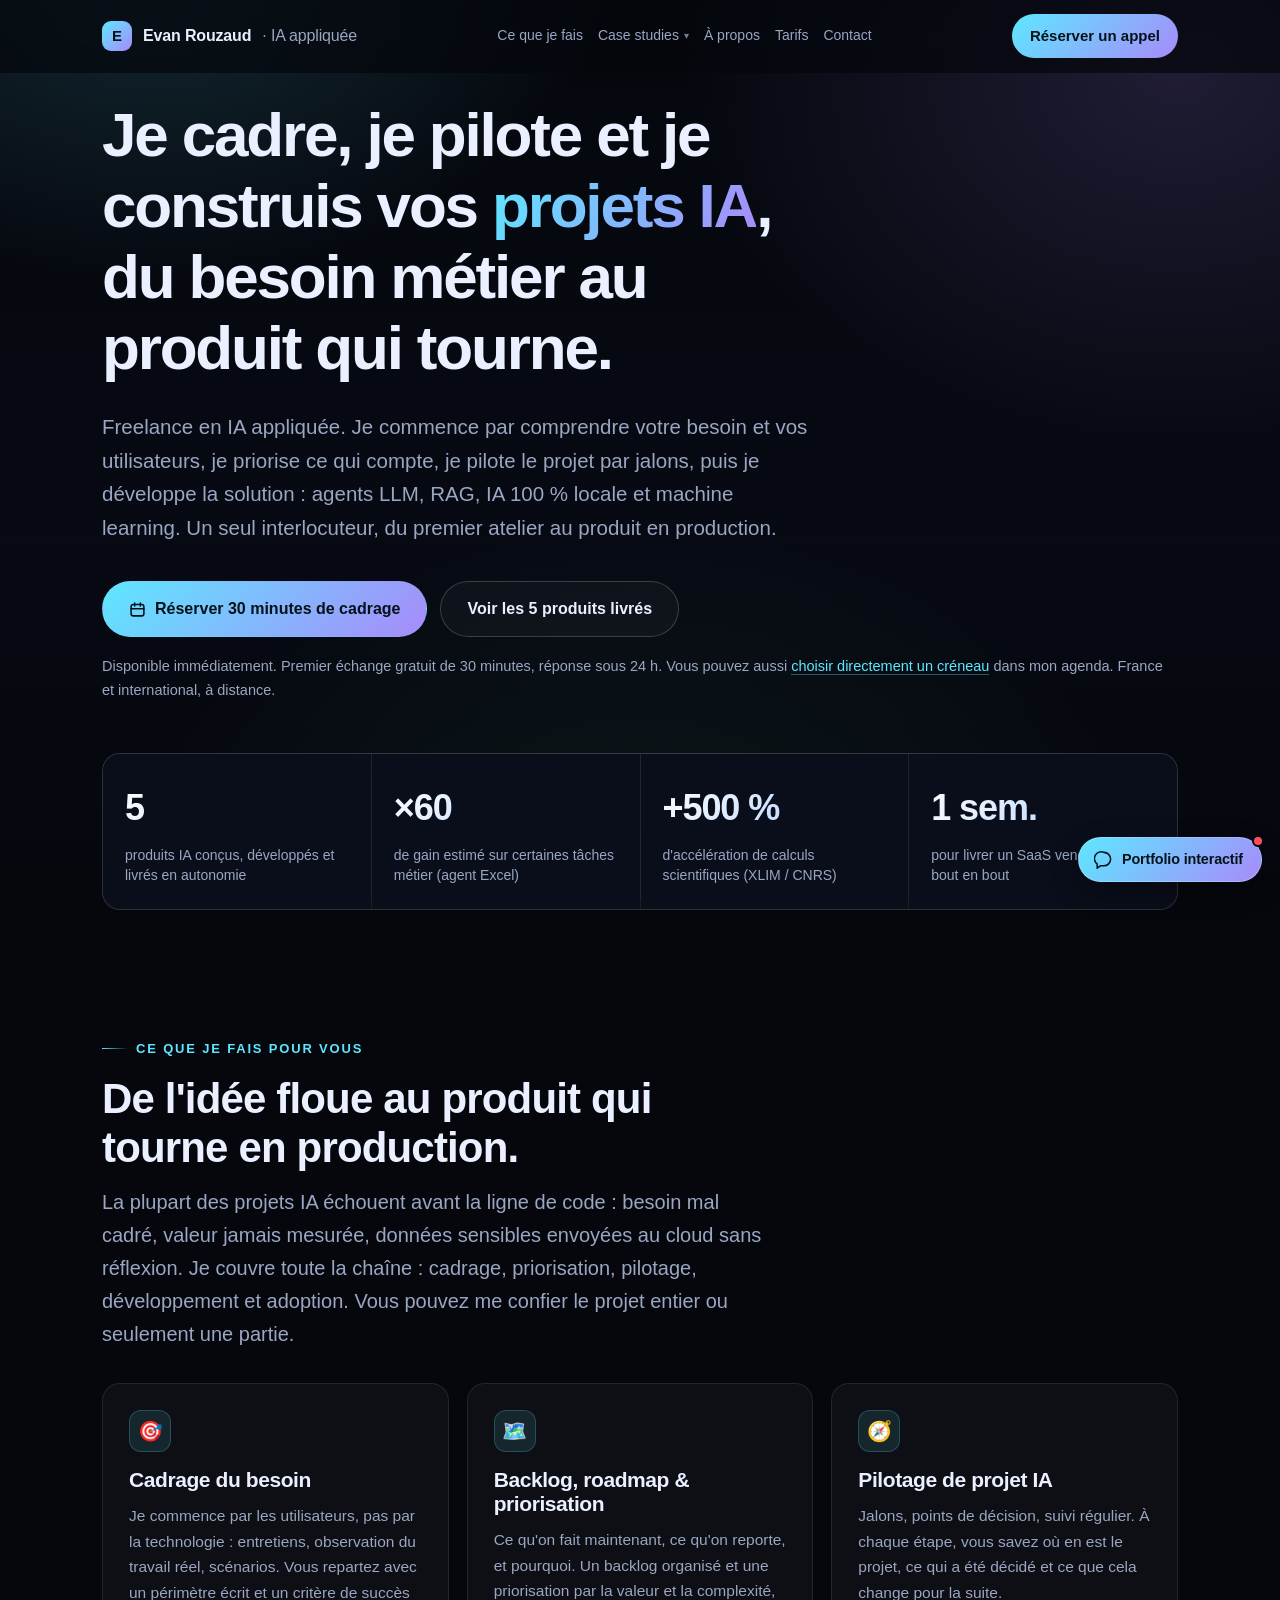
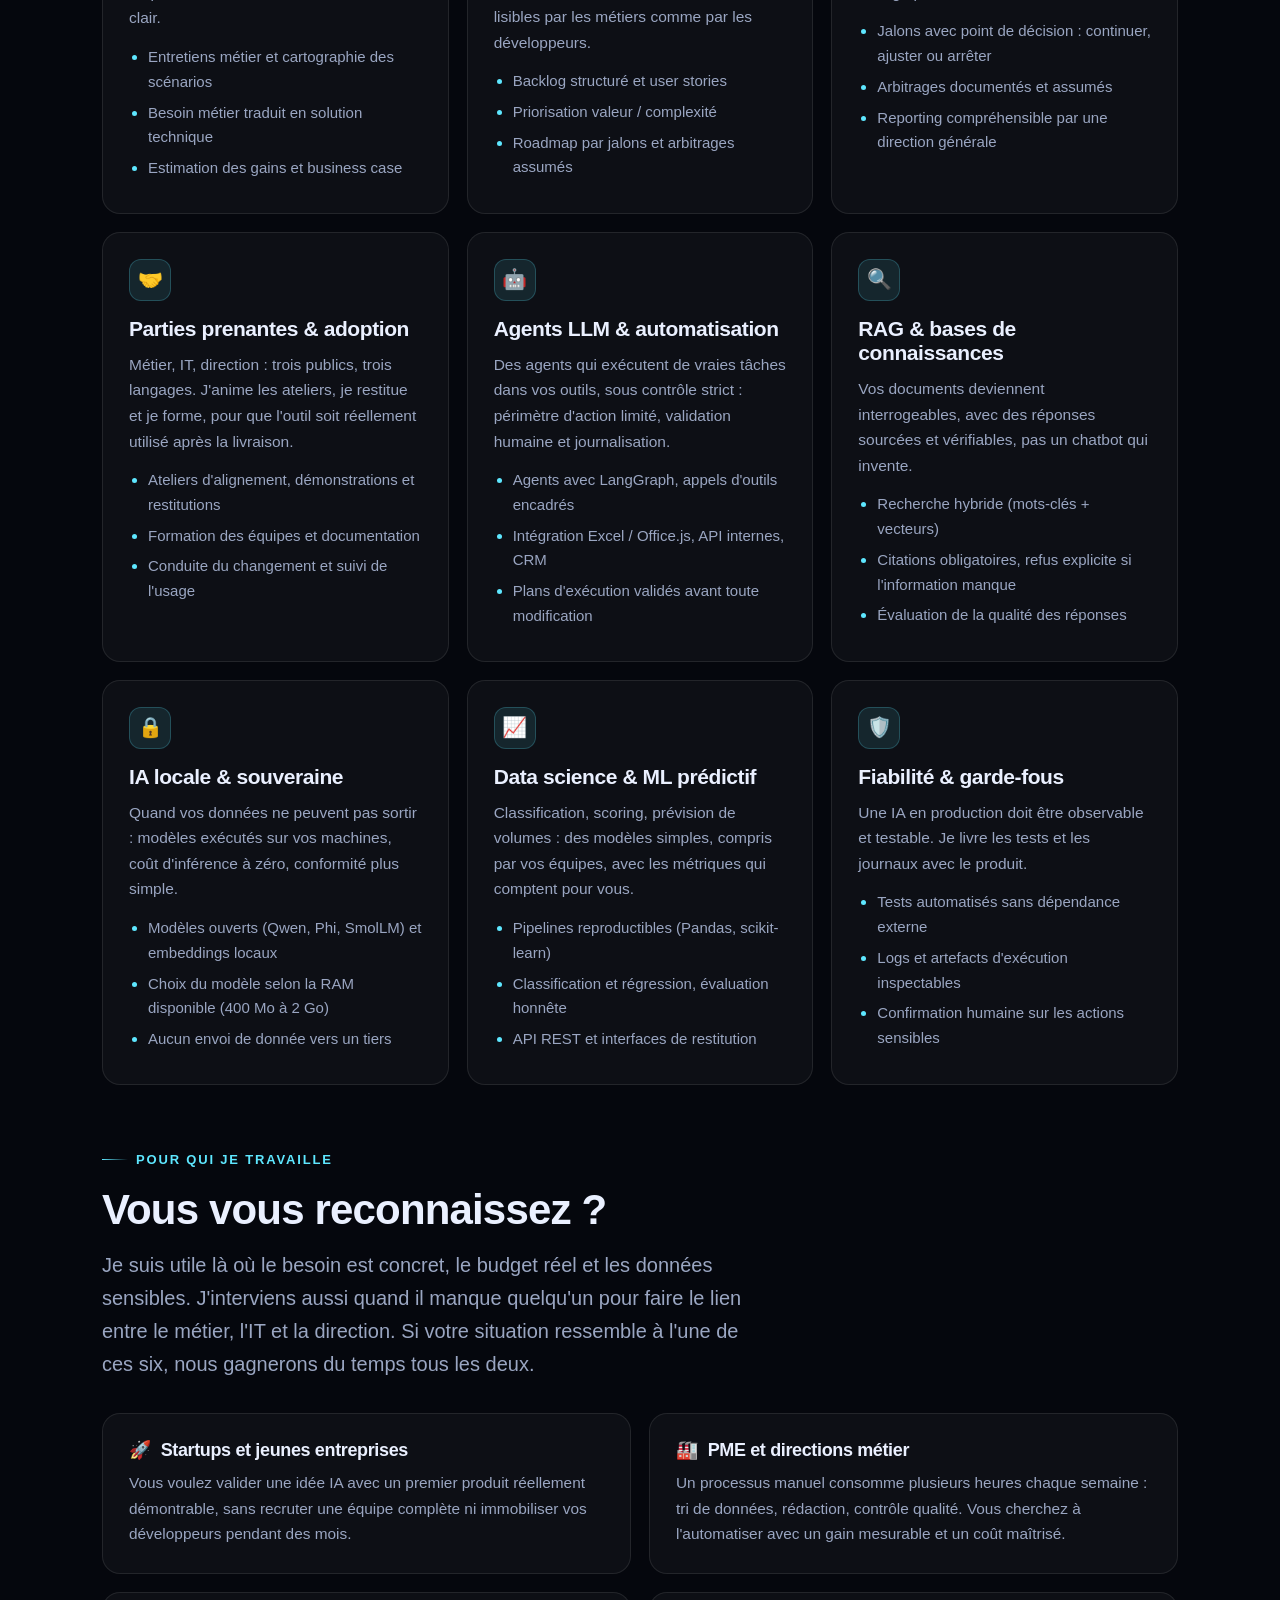
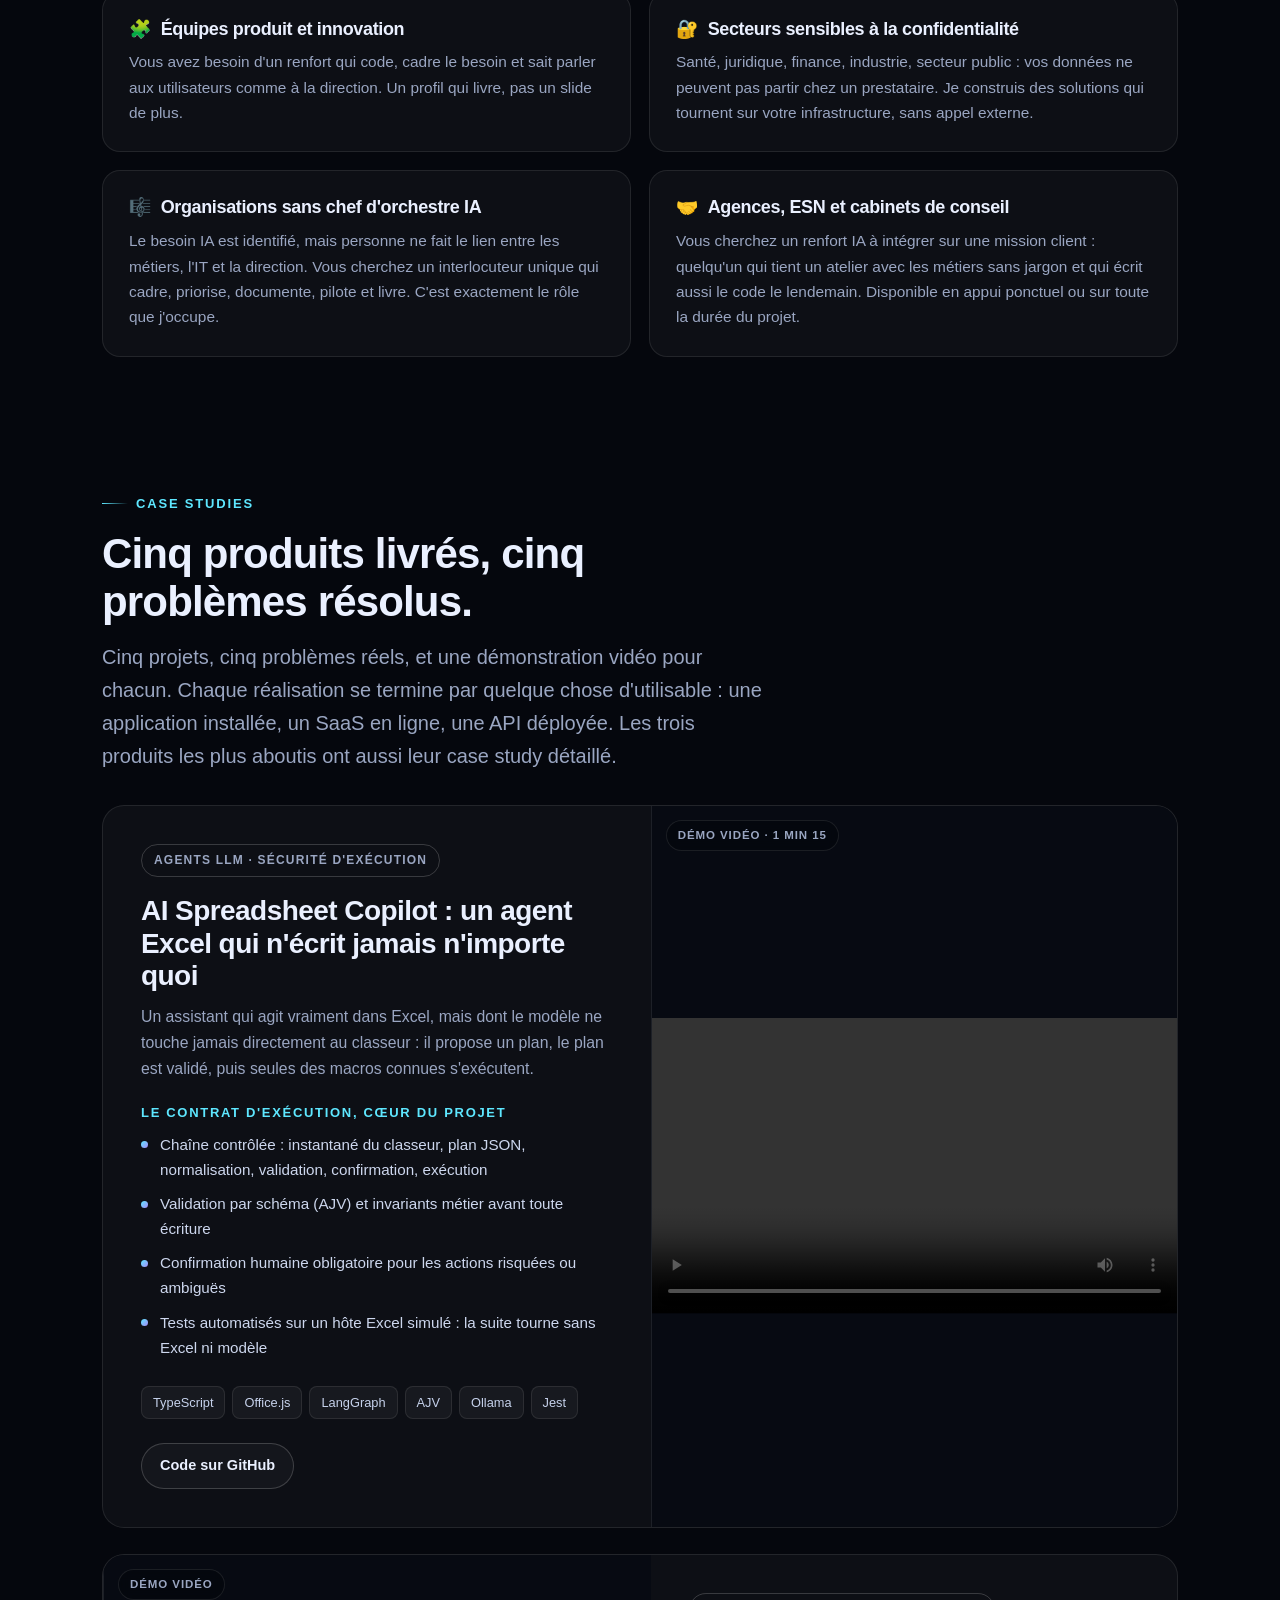
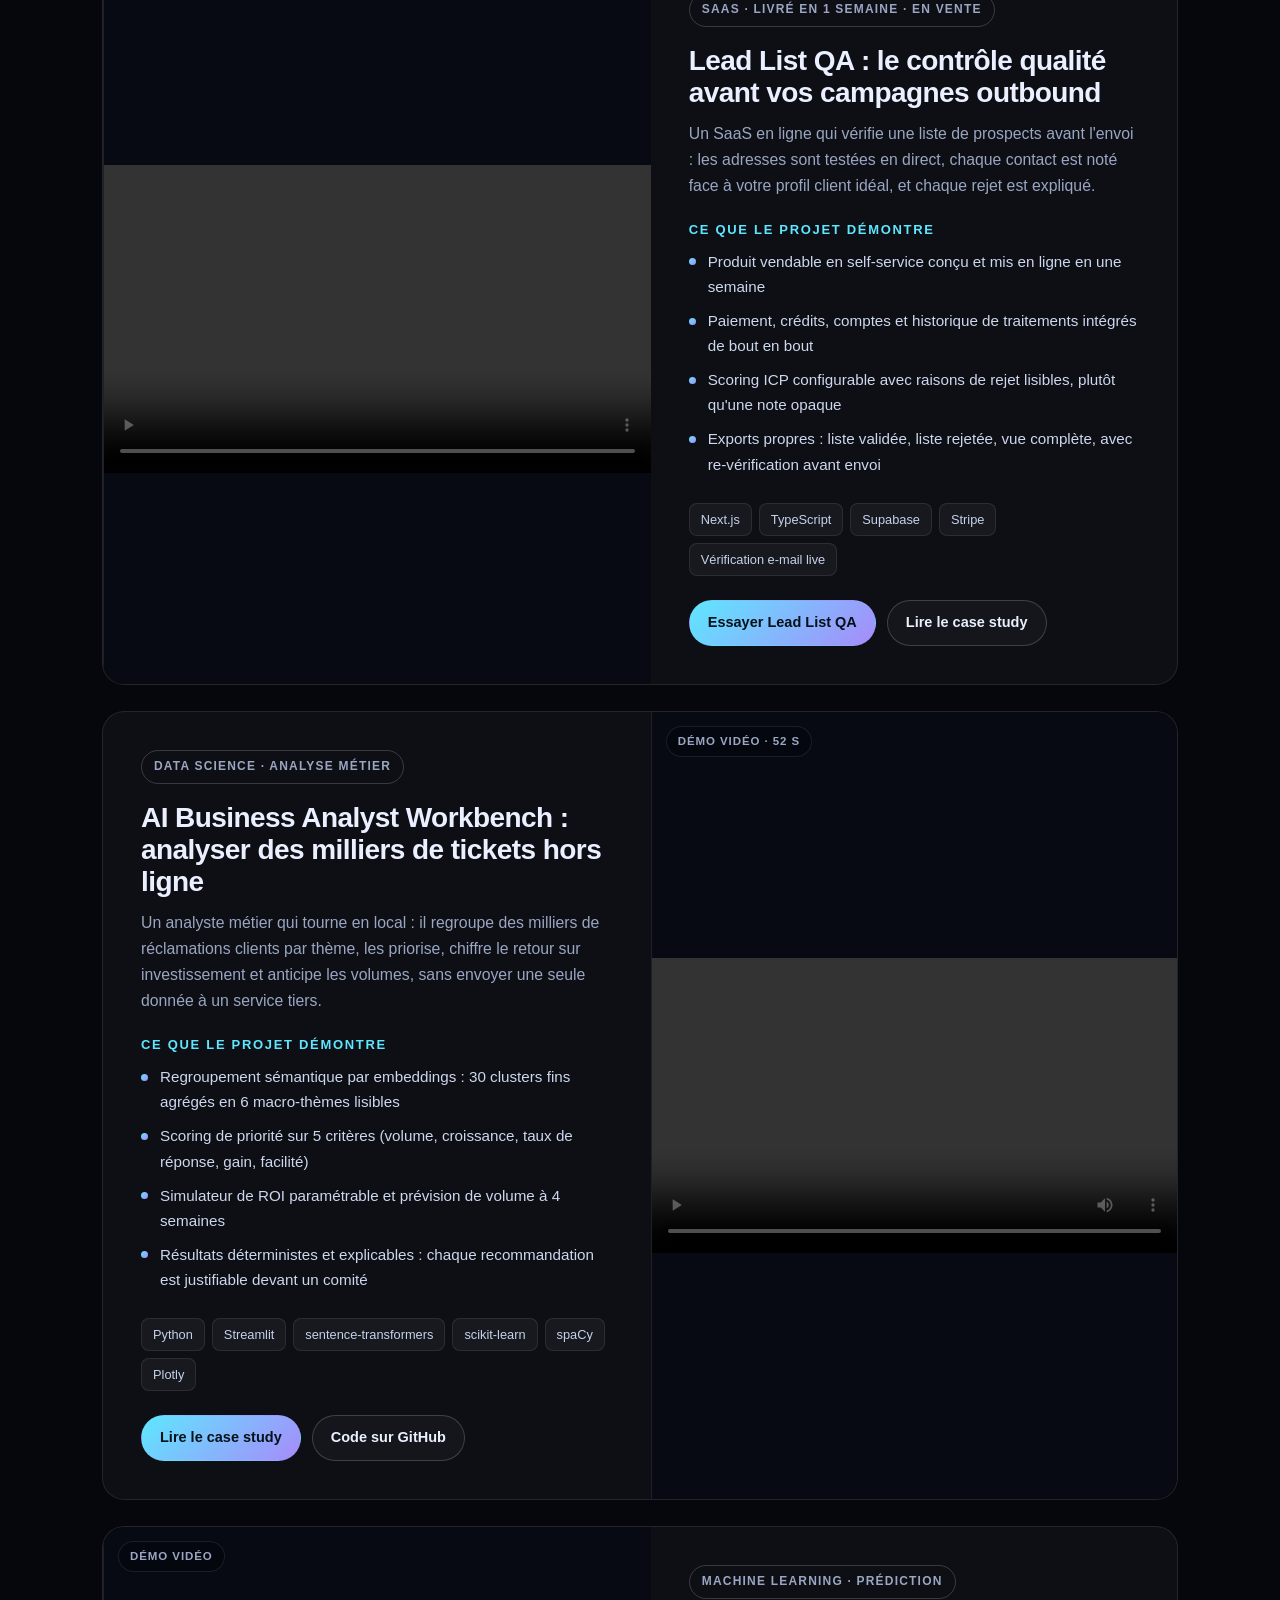
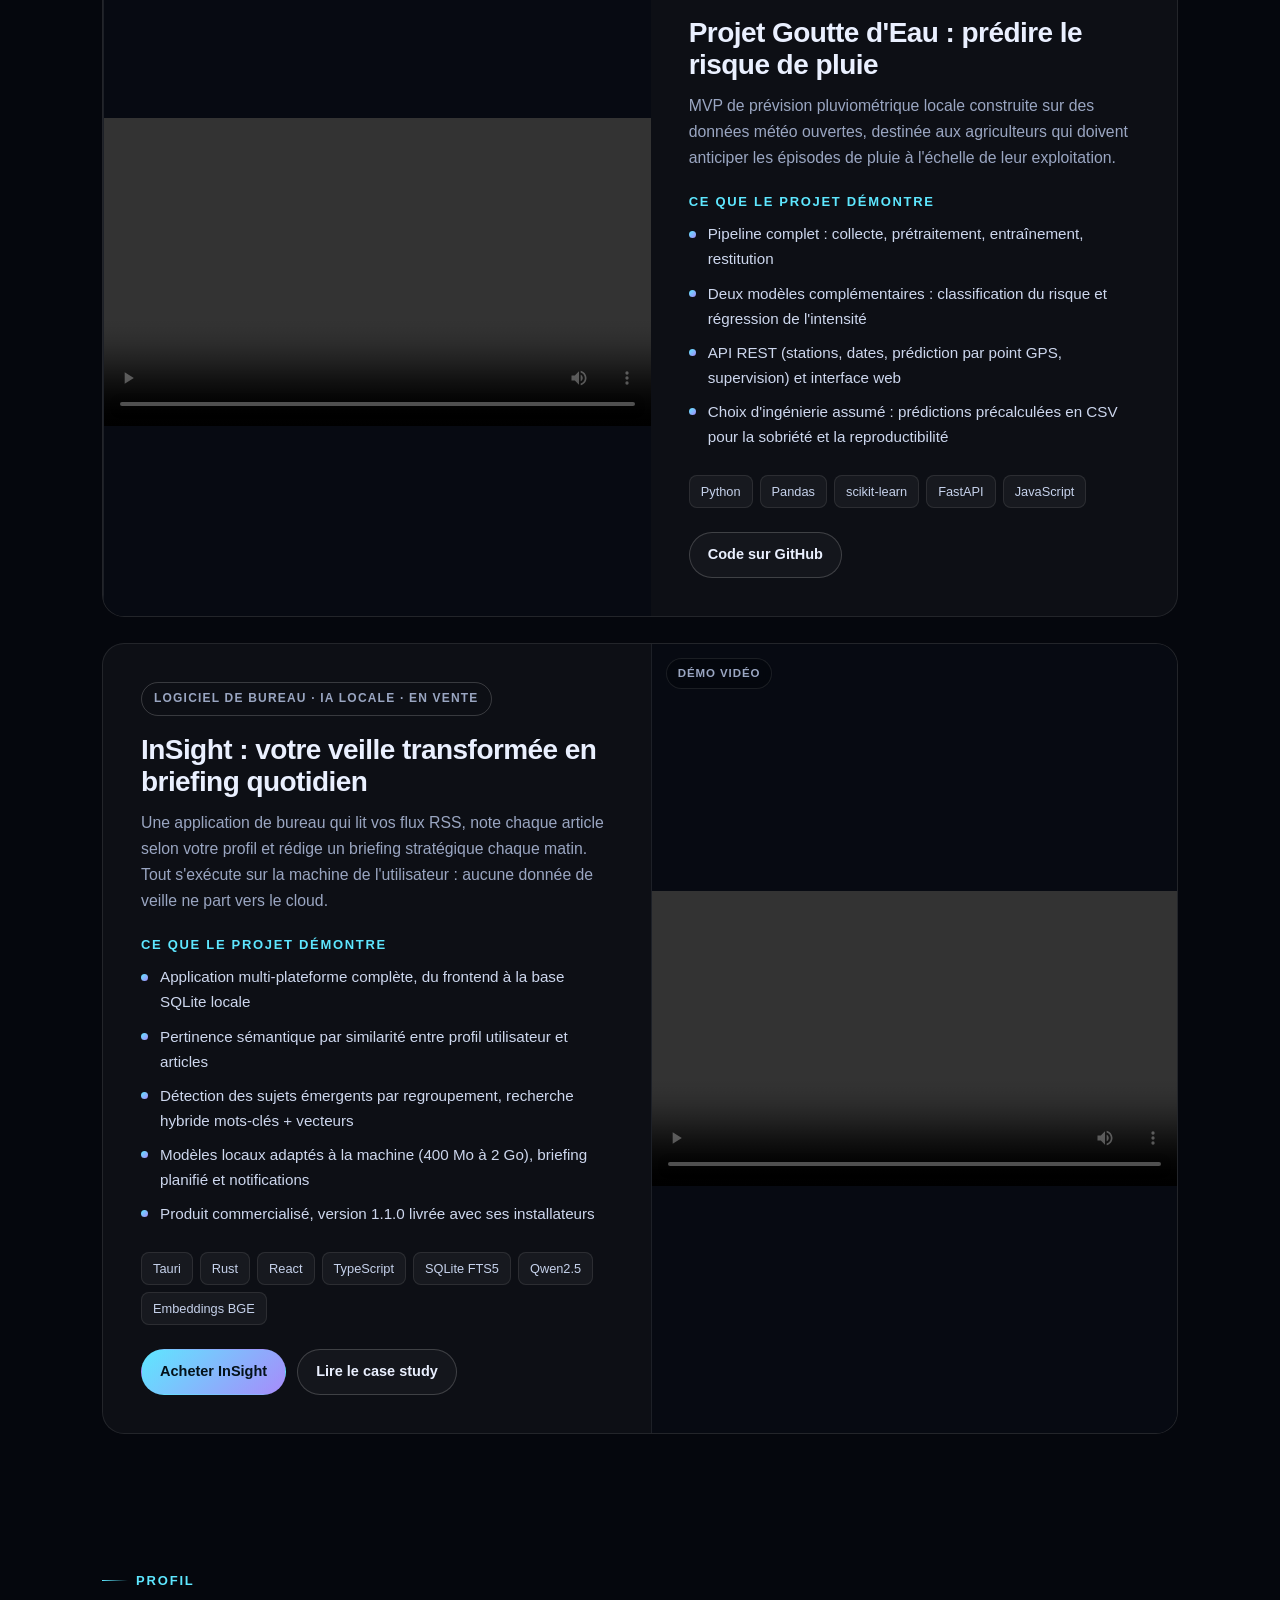
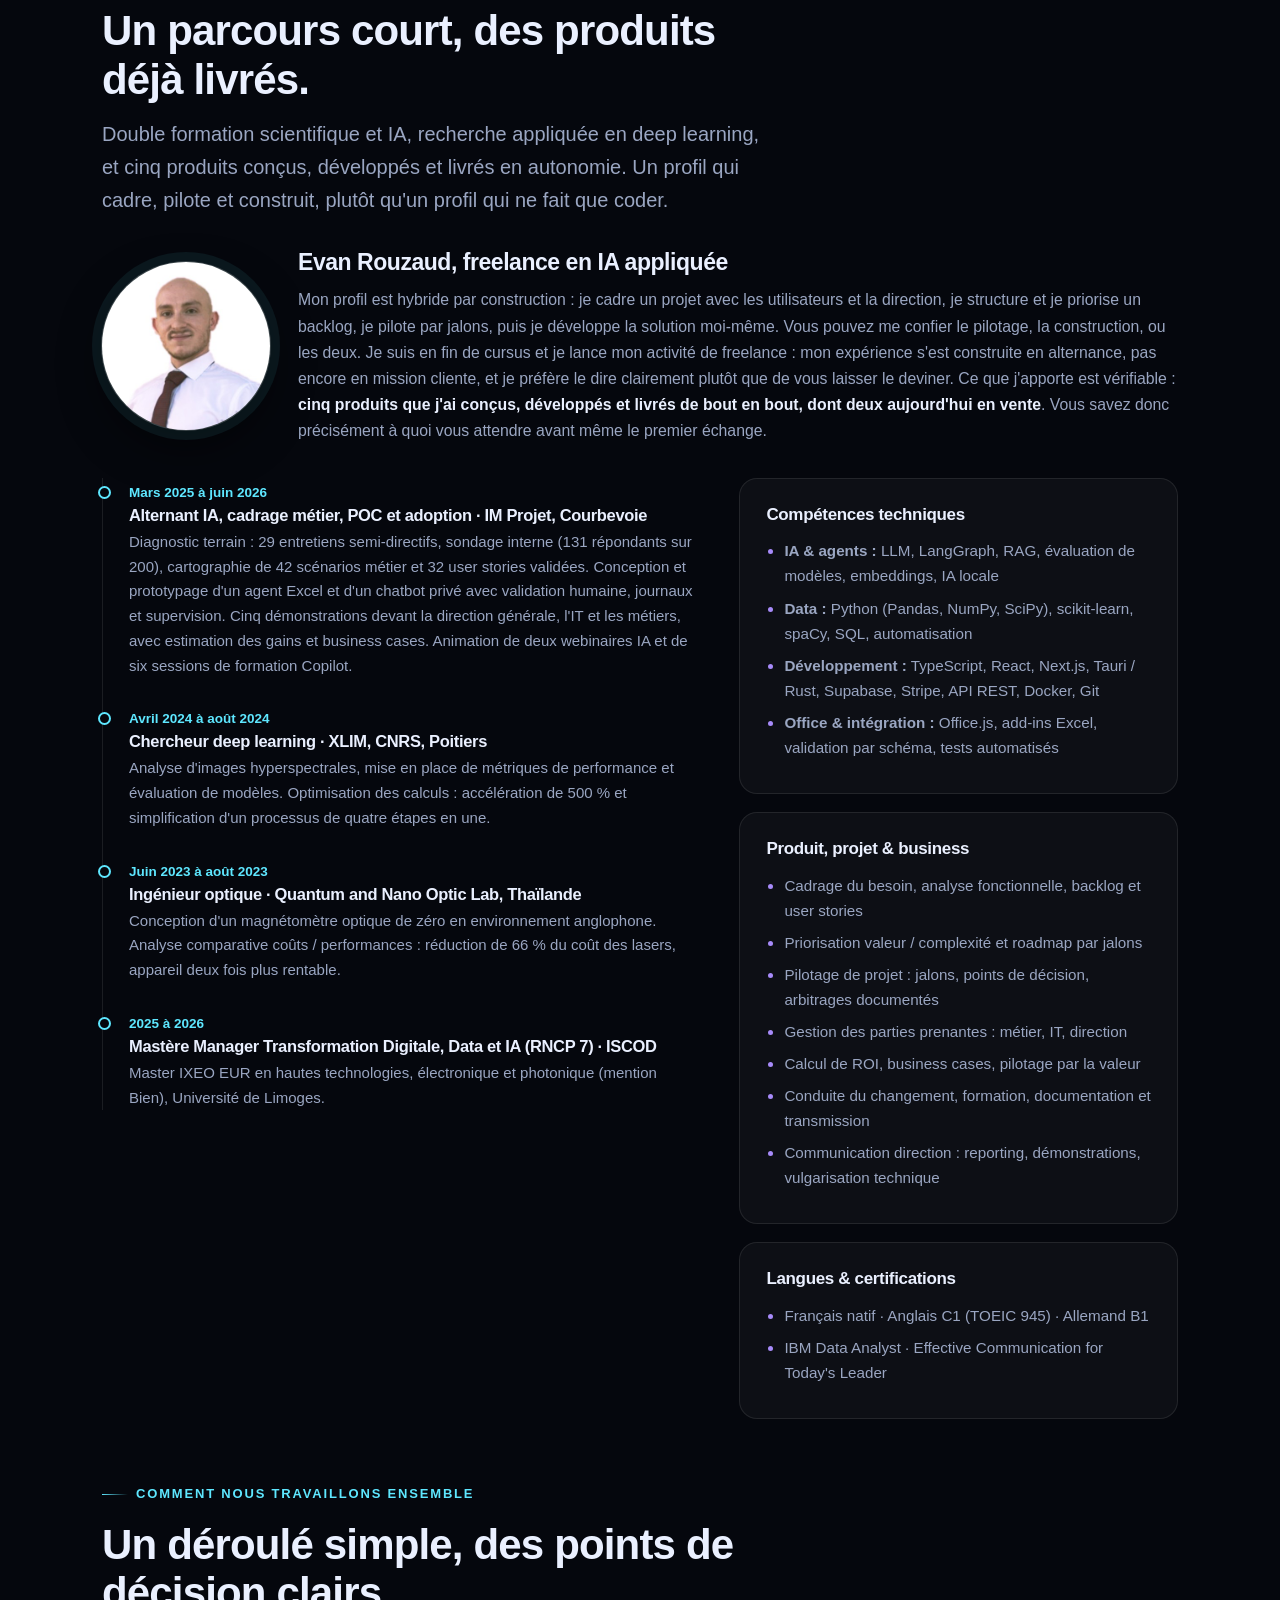
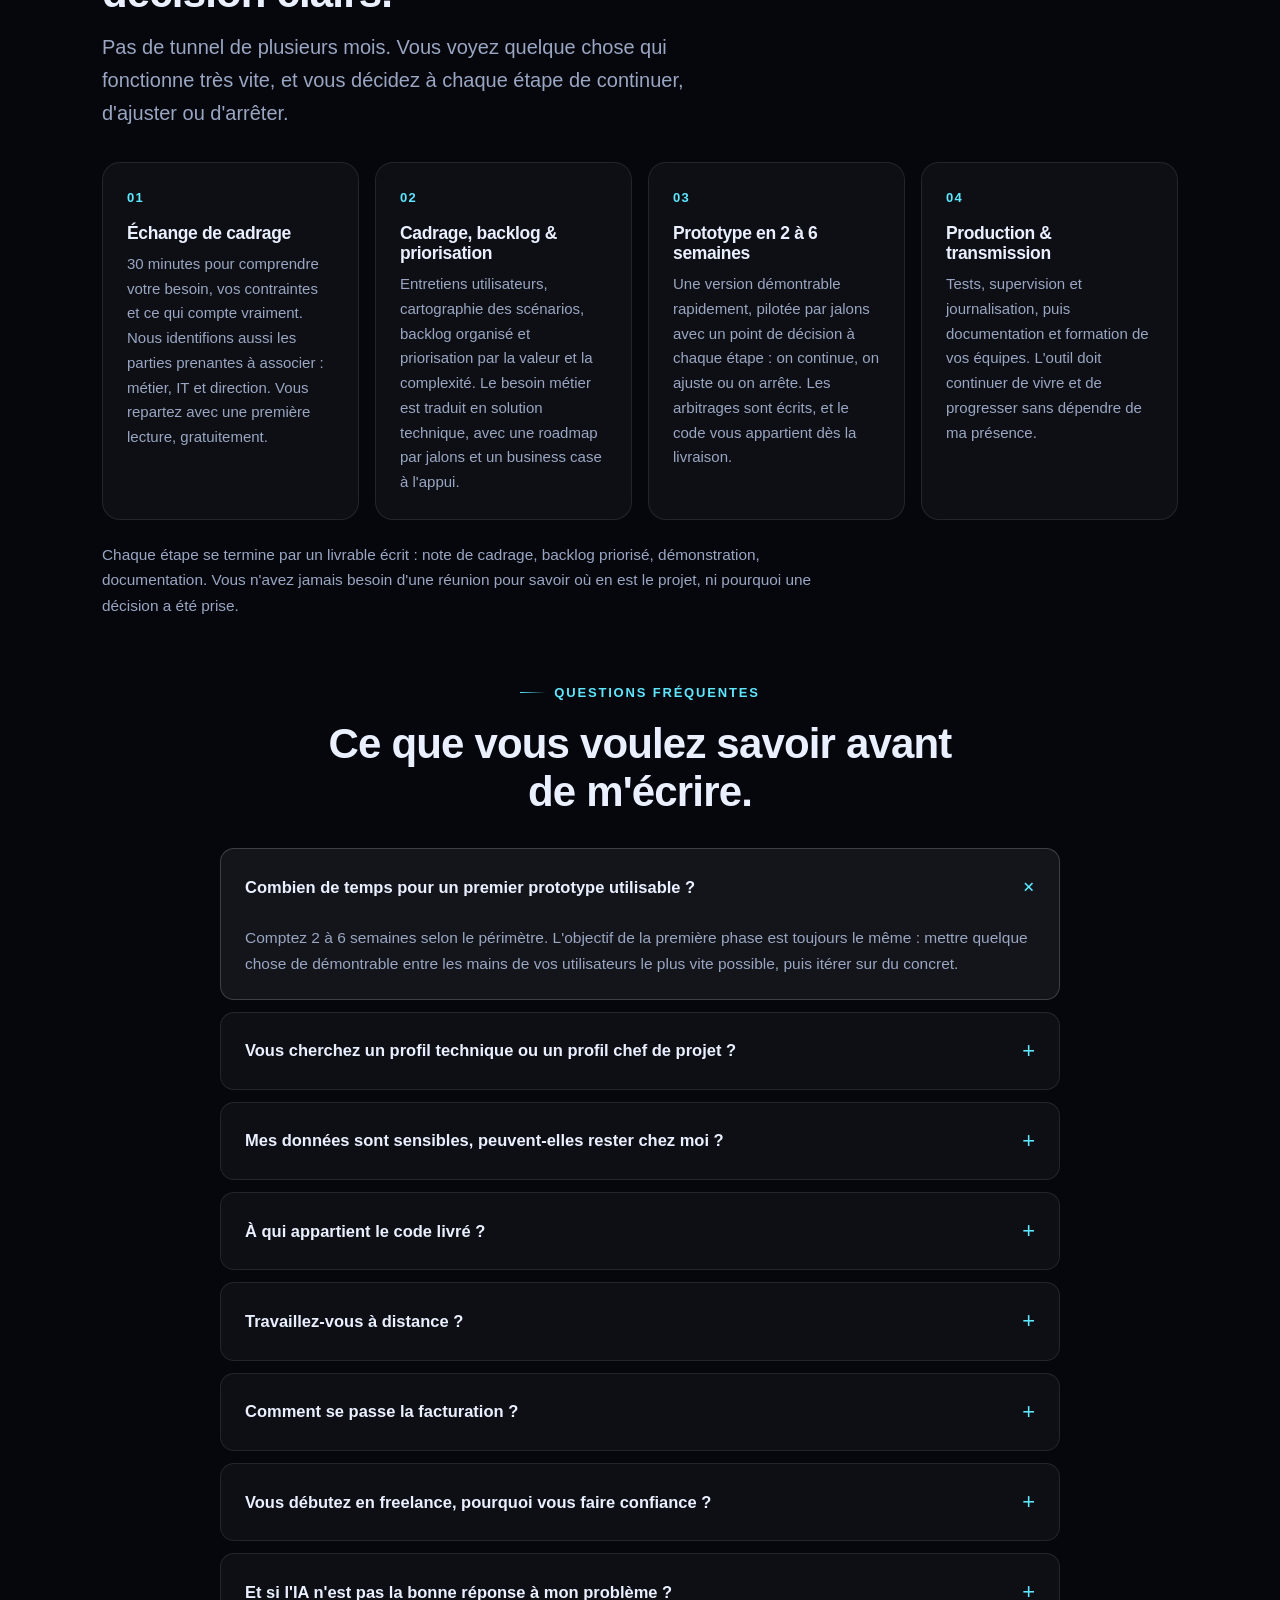
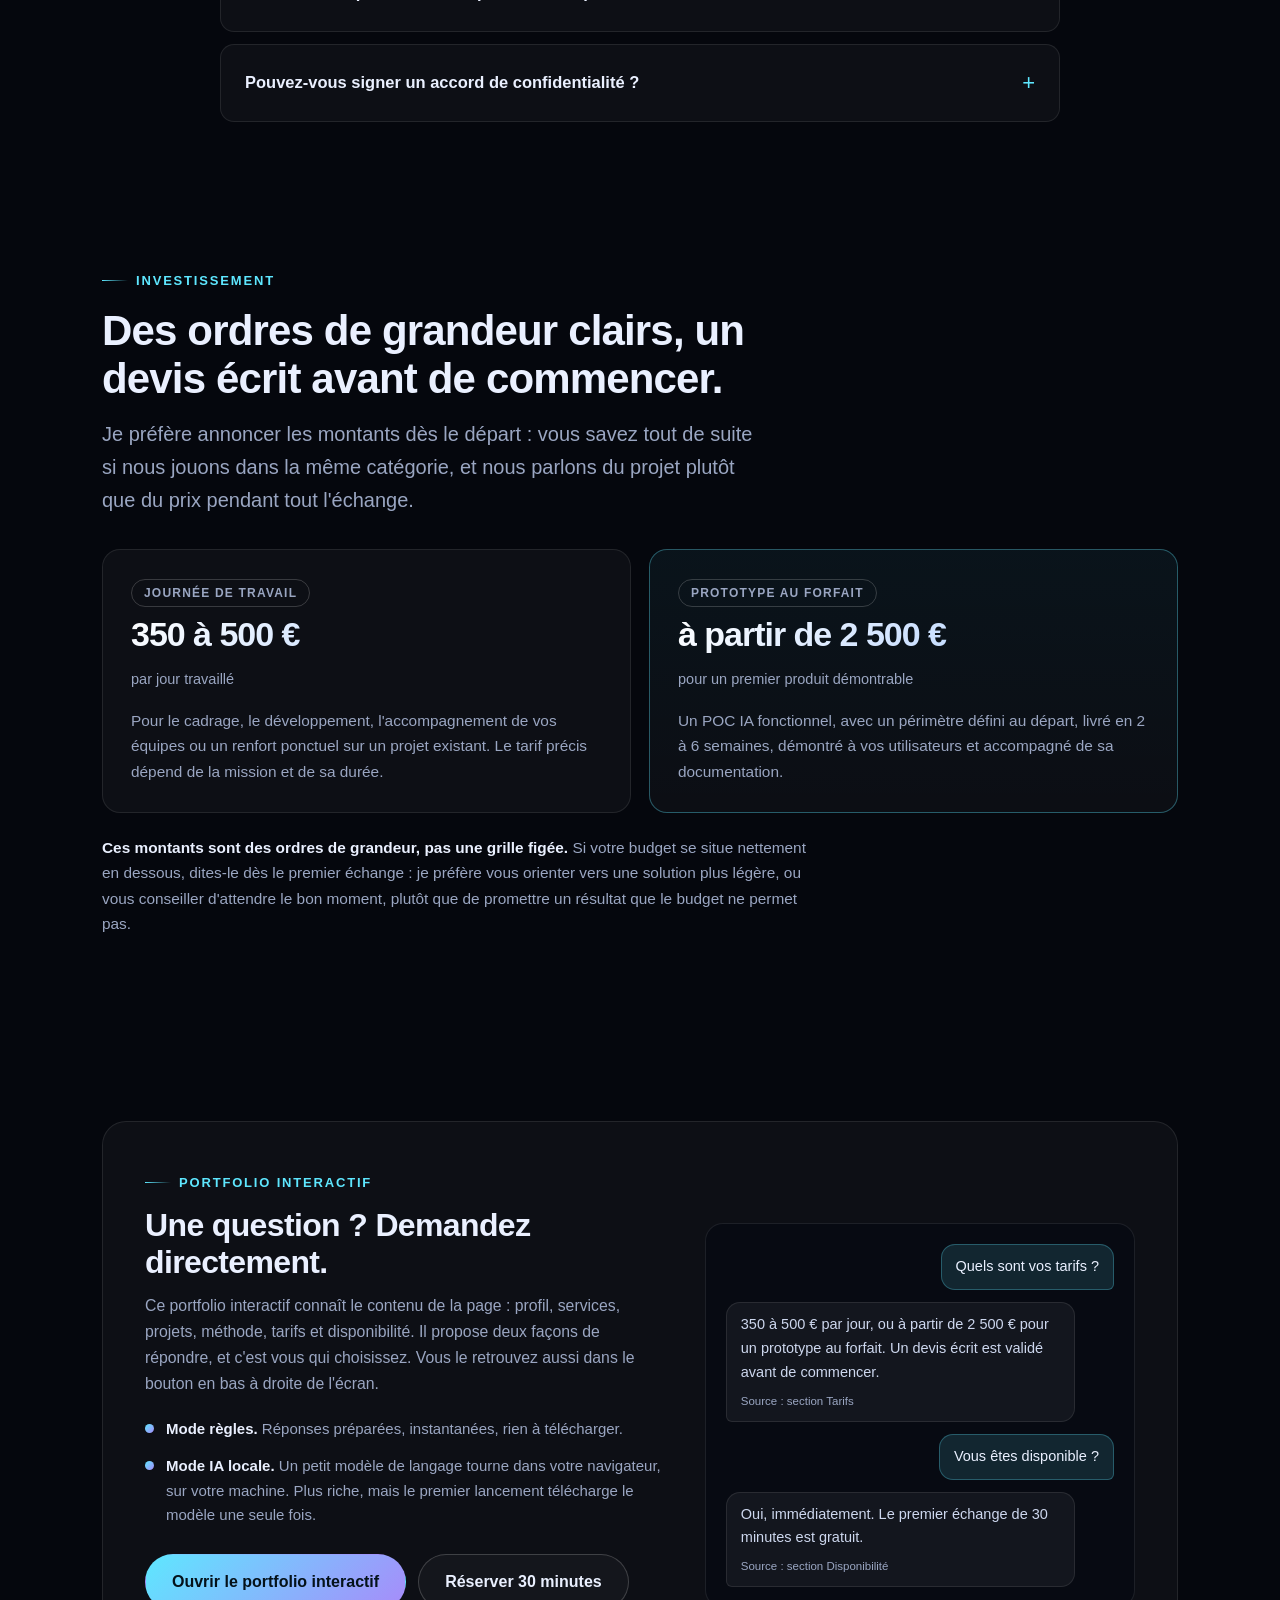
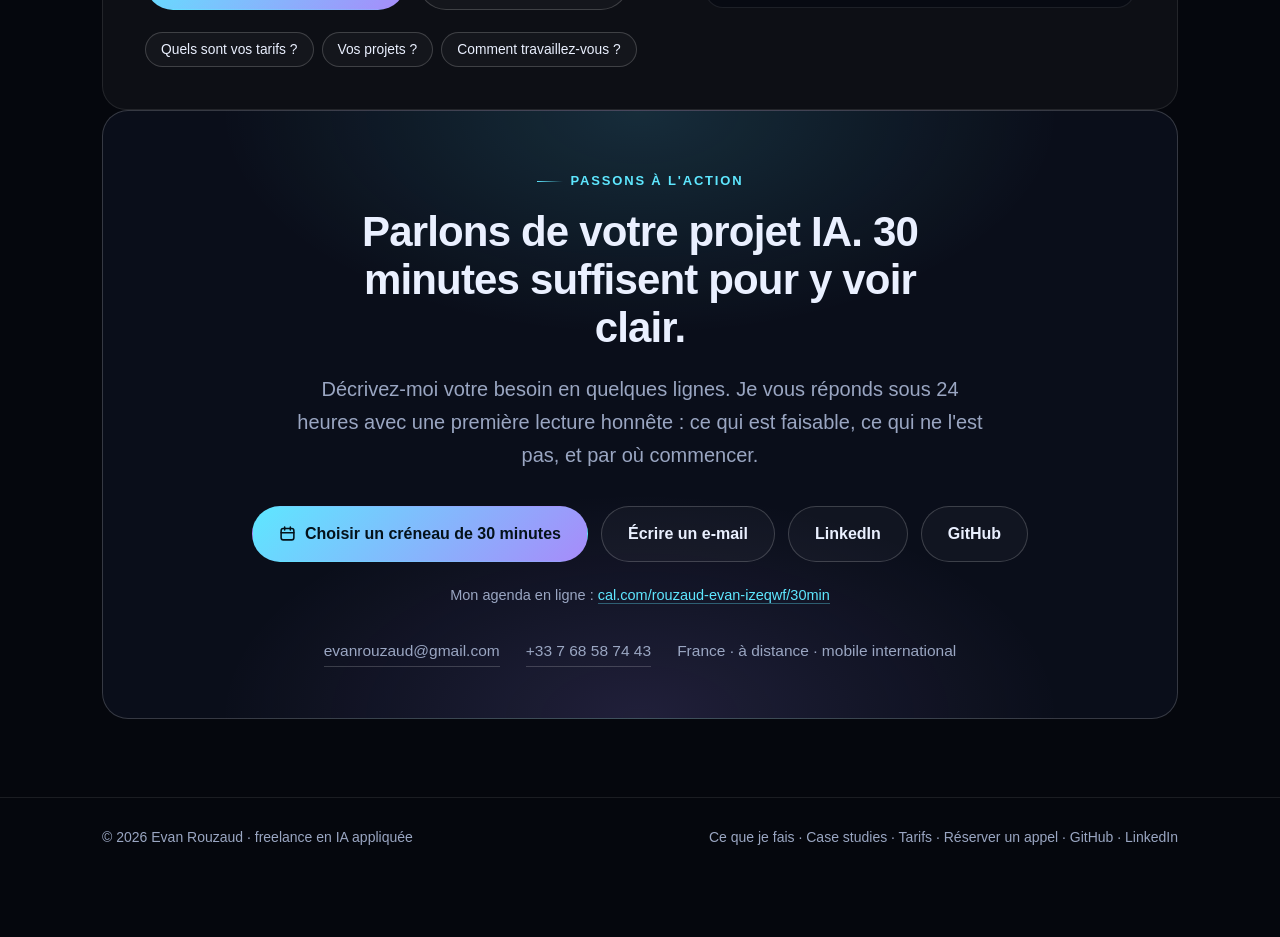
==== commit 178352f7: "Navigation a cinq entrees et regroupement des sections - menu : Ce que je fais, Case studies (deroul" ====
--- a/index.html
+++ b/index.html
@@ -177,6 +177,10 @@
 
 /* ---------- sections ---------- */
 section{padding:clamp(40px,5vw,68px) 0;position:relative}
+/* sous-bloc regroupé dans une section : même rythme vertical, un cran plus serré */
+.sub{padding-top:clamp(34px,4.4vw,58px)}
+/* les ancres ne doivent pas se cacher sous la barre collante */
+#services,#pourqui,#projets,#profil,#methode,#faq,#tarifs,#assistant,#contact{scroll-margin-top:88px}
 .sec-head{max-width:70ch;margin-bottom:32px}
 .sec-head h2{margin:16px 0 14px}
 .sec-head.center{margin-left:auto;margin-right:auto;text-align:center}
@@ -437,21 +441,19 @@
   <div class="wrap nav">
     <a class="brand" href="#top"><span class="dot">E</span> Evan Rouzaud <span class="muted" style="font-weight:500">· IA appliquée</span></a>
     <nav class="nav-links" id="navLinks">
-      <a href="#pourqui">Pour qui</a>
-      <a href="#services">Services</a>
-      <a href="#projets">Réalisations</a>
+      <a href="#services">Ce que je fais</a>
       <div class="nav-drop">
-        <a href="case-studies.html">Case studies</a>
+        <a href="#projets">Case studies</a>
         <div class="nav-drop-menu">
           <a href="case-studies.html#insight">InSight<span>Application de bureau, en vente</span></a>
           <a href="case-studies.html#lead-list-qa">Lead List QA<span>SaaS livré en une semaine</span></a>
           <a href="case-studies.html#business-analyst">AI Business Analyst Workbench<span>Analyse de tickets hors ligne</span></a>
-        </div>
-      </div>
-      <a href="#methode">Méthode</a>
-      <a href="#profil">Profil</a>
+          <a href="#projets">Voir les 5 projets<span>Démonstrations vidéo incluses</span></a>
+        </div>
+      </div>
+      <a href="#profil">À propos</a>
       <a href="#tarifs">Tarifs</a>
-      <a href="#faq">FAQ</a>
+      <a href="#contact">Contact</a>
     </nav>
     <div class="nav-right">
       <a class="nav-cta" href="https://cal.com/rouzaud-evan-izeqwf/30min" target="_blank" rel="noopener">Réserver un appel</a>
@@ -481,7 +483,7 @@
         <a class="btn btn-ghost" href="#projets">Voir les 5 produits livrés</a>
       </div>
       <p class="hero-note">
-        Premier échange gratuit de 30 minutes, réponse sous 24 h. Vous pouvez aussi
+        Disponible immédiatement. Premier échange gratuit de 30 minutes, réponse sous 24 h. Vous pouvez aussi
         <a href="https://cal.com/rouzaud-evan-izeqwf/30min" target="_blank" rel="noopener">choisir directement un créneau</a>
         dans mon agenda. France et international, à distance.
       </p>
@@ -495,49 +497,7 @@
     </div>
   </section>
 
-  <!-- ================= POUR QUI ================= -->
-  <section id="pourqui">
-    <div class="wrap">
-      <div class="sec-head rv">
-        <span class="eyebrow">Pour qui je travaille</span>
-        <h2>Vous vous reconnaissez ?</h2>
-        <p class="lead">
-          Je suis utile là où le besoin est concret, le budget réel et les données sensibles. J'interviens aussi
-          quand il manque quelqu'un pour faire le lien entre le métier, l'IT et la direction. Si votre situation
-          ressemble à l'une de ces six, nous gagnerons du temps tous les deux.
-        </p>
-      </div>
-
-      <div class="grid g-2">
-        <article class="who rv">
-          <h3><span aria-hidden="true">🚀</span> Startups et jeunes entreprises</h3>
-          <p>Vous voulez valider une idée IA avec un premier produit réellement démontrable, sans recruter une équipe complète ni immobiliser vos développeurs pendant des mois.</p>
-        </article>
-        <article class="who rv">
-          <h3><span aria-hidden="true">🏭</span> PME et directions métier</h3>
-          <p>Un processus manuel consomme plusieurs heures chaque semaine : tri de données, rédaction, contrôle qualité. Vous cherchez à l'automatiser avec un gain mesurable et un coût maîtrisé.</p>
-        </article>
-        <article class="who rv">
-          <h3><span aria-hidden="true">🧩</span> Équipes produit et innovation</h3>
-          <p>Vous avez besoin d'un renfort qui code, cadre le besoin et sait parler aux utilisateurs comme à la direction. Un profil qui livre, pas un slide de plus.</p>
-        </article>
-        <article class="who rv">
-          <h3><span aria-hidden="true">🔐</span> Secteurs sensibles à la confidentialité</h3>
-          <p>Santé, juridique, finance, industrie, secteur public : vos données ne peuvent pas partir chez un prestataire. Je construis des solutions qui tournent sur votre infrastructure, sans appel externe.</p>
-        </article>
-        <article class="who rv">
-          <h3><span aria-hidden="true">🎼</span> Organisations sans chef d'orchestre IA</h3>
-          <p>Le besoin IA est identifié, mais personne ne fait le lien entre les métiers, l'IT et la direction. Vous cherchez un interlocuteur unique qui cadre, priorise, documente, pilote et livre. C'est exactement le rôle que j'occupe.</p>
-        </article>
-        <article class="who rv">
-          <h3><span aria-hidden="true">🤝</span> Agences, ESN et cabinets de conseil</h3>
-          <p>Vous cherchez un renfort IA à intégrer sur une mission client : quelqu'un qui tient un atelier avec les métiers sans jargon et qui écrit aussi le code le lendemain. Disponible en appui ponctuel ou sur toute la durée du projet.</p>
-        </article>
-      </div>
-    </div>
-  </section>
-
-  <!-- ================= SERVICES ================= -->
+  <!-- ================= CE QUE JE FAIS (services, puis pour qui) ================= -->
   <section id="services">
     <div class="wrap">
       <div class="sec-head rv">
@@ -651,13 +611,54 @@
         </article>
       </div>
     </div>
-  </section>
+  <div id="pourqui" class="sub">
+    <div class="wrap">
+      <div class="sec-head rv">
+        <span class="eyebrow">Pour qui je travaille</span>
+        <h2>Vous vous reconnaissez ?</h2>
+        <p class="lead">
+          Je suis utile là où le besoin est concret, le budget réel et les données sensibles. J'interviens aussi
+          quand il manque quelqu'un pour faire le lien entre le métier, l'IT et la direction. Si votre situation
+          ressemble à l'une de ces six, nous gagnerons du temps tous les deux.
+        </p>
+      </div>
+
+      <div class="grid g-2">
+        <article class="who rv">
+          <h3><span aria-hidden="true">🚀</span> Startups et jeunes entreprises</h3>
+          <p>Vous voulez valider une idée IA avec un premier produit réellement démontrable, sans recruter une équipe complète ni immobiliser vos développeurs pendant des mois.</p>
+        </article>
+        <article class="who rv">
+          <h3><span aria-hidden="true">🏭</span> PME et directions métier</h3>
+          <p>Un processus manuel consomme plusieurs heures chaque semaine : tri de données, rédaction, contrôle qualité. Vous cherchez à l'automatiser avec un gain mesurable et un coût maîtrisé.</p>
+        </article>
+        <article class="who rv">
+          <h3><span aria-hidden="true">🧩</span> Équipes produit et innovation</h3>
+          <p>Vous avez besoin d'un renfort qui code, cadre le besoin et sait parler aux utilisateurs comme à la direction. Un profil qui livre, pas un slide de plus.</p>
+        </article>
+        <article class="who rv">
+          <h3><span aria-hidden="true">🔐</span> Secteurs sensibles à la confidentialité</h3>
+          <p>Santé, juridique, finance, industrie, secteur public : vos données ne peuvent pas partir chez un prestataire. Je construis des solutions qui tournent sur votre infrastructure, sans appel externe.</p>
+        </article>
+        <article class="who rv">
+          <h3><span aria-hidden="true">🎼</span> Organisations sans chef d'orchestre IA</h3>
+          <p>Le besoin IA est identifié, mais personne ne fait le lien entre les métiers, l'IT et la direction. Vous cherchez un interlocuteur unique qui cadre, priorise, documente, pilote et livre. C'est exactement le rôle que j'occupe.</p>
+        </article>
+        <article class="who rv">
+          <h3><span aria-hidden="true">🤝</span> Agences, ESN et cabinets de conseil</h3>
+          <p>Vous cherchez un renfort IA à intégrer sur une mission client : quelqu'un qui tient un atelier avec les métiers sans jargon et qui écrit aussi le code le lendemain. Disponible en appui ponctuel ou sur toute la durée du projet.</p>
+        </article>
+      </div>
+    </div>
+  </div>
+
+      </section>
 
   <!-- ================= PROJETS ================= -->
   <section id="projets">
     <div class="wrap">
       <div class="sec-head rv">
-        <span class="eyebrow">Réalisations</span>
+        <span class="eyebrow">Case studies</span>
         <h2>Cinq produits livrés, cinq problèmes résolus.</h2>
         <p class="lead">
           Cinq projets, cinq problèmes réels, et une démonstration vidéo pour chacun. Chaque réalisation se
@@ -848,43 +849,7 @@
     </div>
   </section>
 
-  <!-- ================= METHODE ================= -->
-  <section id="methode">
-    <div class="wrap">
-      <div class="sec-head rv">
-        <span class="eyebrow">Comment nous travaillons ensemble</span>
-        <h2>Un déroulé simple, des points de décision clairs.</h2>
-        <p class="lead">
-          Pas de tunnel de plusieurs mois. Vous voyez quelque chose qui fonctionne très vite, et vous décidez
-          à chaque étape de continuer, d'ajuster ou d'arrêter.
-        </p>
-      </div>
-      <div class="steps">
-        <div class="step rv">
-          <h3>Échange de cadrage</h3>
-          <p>30 minutes pour comprendre votre besoin, vos contraintes et ce qui compte vraiment. Nous identifions aussi les parties prenantes à associer : métier, IT et direction. Vous repartez avec une première lecture, gratuitement.</p>
-        </div>
-        <div class="step rv">
-          <h3>Cadrage, backlog &amp; priorisation</h3>
-          <p>Entretiens utilisateurs, cartographie des scénarios, backlog organisé et priorisation par la valeur et la complexité. Le besoin métier est traduit en solution technique, avec une roadmap par jalons et un business case à l'appui.</p>
-        </div>
-        <div class="step rv">
-          <h3>Prototype en 2 à 6 semaines</h3>
-          <p>Une version démontrable rapidement, pilotée par jalons avec un point de décision à chaque étape : on continue, on ajuste ou on arrête. Les arbitrages sont écrits, et le code vous appartient dès la livraison.</p>
-        </div>
-        <div class="step rv">
-          <h3>Production &amp; transmission</h3>
-          <p>Tests, supervision et journalisation, puis documentation et formation de vos équipes. L'outil doit continuer de vivre et de progresser sans dépendre de ma présence.</p>
-        </div>
-      </div>
-      <p class="steps-note rv">
-        Chaque étape se termine par un livrable écrit : note de cadrage, backlog priorisé, démonstration, documentation.
-        Vous n'avez jamais besoin d'une réunion pour savoir où en est le projet, ni pourquoi une décision a été prise.
-      </p>
-    </div>
-  </section>
-
-  <!-- ================= PROFIL ================= -->
+  <!-- ================= À PROPOS (profil, méthode, questions fréquentes) ================= -->
   <section id="profil">
     <div class="wrap">
       <div class="sec-head rv">
@@ -981,46 +946,42 @@
         </div>
       </div>
     </div>
-  </section>
-
-  <!-- ================= TARIFS ================= -->
-  <section id="tarifs">
+  <div id="methode" class="sub">
     <div class="wrap">
       <div class="sec-head rv">
-        <span class="eyebrow">Investissement</span>
-        <h2>Des ordres de grandeur clairs, un devis écrit avant de commencer.</h2>
+        <span class="eyebrow">Comment nous travaillons ensemble</span>
+        <h2>Un déroulé simple, des points de décision clairs.</h2>
         <p class="lead">
-          Je préfère annoncer les montants dès le départ : vous savez tout de suite si nous jouons dans la même
-          catégorie, et nous parlons du projet plutôt que du prix pendant tout l'échange.
+          Pas de tunnel de plusieurs mois. Vous voyez quelque chose qui fonctionne très vite, et vous décidez
+          à chaque étape de continuer, d'ajuster ou d'arrêter.
         </p>
       </div>
-
-      <div class="grid g-2">
-        <div class="price rv">
-          <span class="pj-tag">Journée de travail</span>
-          <b>350 à 500 €</b>
-          <span class="unit">par jour travaillé</span>
-          <p>Pour le cadrage, le développement, l'accompagnement de vos équipes ou un renfort ponctuel sur un projet existant. Le tarif précis dépend de la mission et de sa durée.</p>
-        </div>
-        <div class="price featured rv">
-          <span class="pj-tag">Prototype au forfait</span>
-          <b>à partir de 2 500 €</b>
-          <span class="unit">pour un premier produit démontrable</span>
-          <p>Un POC IA fonctionnel, avec un périmètre défini au départ, livré en 2 à 6 semaines, démontré à vos utilisateurs et accompagné de sa documentation.</p>
-        </div>
-      </div>
-
-      <p class="price-note rv">
-        <strong>Ces montants sont des ordres de grandeur, pas une grille figée.</strong> Si votre budget se situe
-        nettement en dessous, dites-le dès le premier échange : je préfère vous orienter vers une solution plus
-        légère, ou vous conseiller d'attendre le bon moment, plutôt que de promettre un résultat que le budget
-        ne permet pas.
+      <div class="steps">
+        <div class="step rv">
+          <h3>Échange de cadrage</h3>
+          <p>30 minutes pour comprendre votre besoin, vos contraintes et ce qui compte vraiment. Nous identifions aussi les parties prenantes à associer : métier, IT et direction. Vous repartez avec une première lecture, gratuitement.</p>
+        </div>
+        <div class="step rv">
+          <h3>Cadrage, backlog &amp; priorisation</h3>
+          <p>Entretiens utilisateurs, cartographie des scénarios, backlog organisé et priorisation par la valeur et la complexité. Le besoin métier est traduit en solution technique, avec une roadmap par jalons et un business case à l'appui.</p>
+        </div>
+        <div class="step rv">
+          <h3>Prototype en 2 à 6 semaines</h3>
+          <p>Une version démontrable rapidement, pilotée par jalons avec un point de décision à chaque étape : on continue, on ajuste ou on arrête. Les arbitrages sont écrits, et le code vous appartient dès la livraison.</p>
+        </div>
+        <div class="step rv">
+          <h3>Production &amp; transmission</h3>
+          <p>Tests, supervision et journalisation, puis documentation et formation de vos équipes. L'outil doit continuer de vivre et de progresser sans dépendre de ma présence.</p>
+        </div>
+      </div>
+      <p class="steps-note rv">
+        Chaque étape se termine par un livrable écrit : note de cadrage, backlog priorisé, démonstration, documentation.
+        Vous n'avez jamais besoin d'une réunion pour savoir où en est le projet, ni pourquoi une décision a été prise.
       </p>
     </div>
-  </section>
-
-  <!-- ================= FAQ ================= -->
-  <section id="faq">
+  </div>
+
+<div id="faq" class="sub">
     <div class="wrap">
       <div class="sec-head center rv">
         <span class="eyebrow">Questions fréquentes</span>
@@ -1066,10 +1027,49 @@
         </details>
       </div>
     </div>
+  </div>
+
+      </section>
+
+  <!-- ================= TARIFS ================= -->
+  <section id="tarifs">
+    <div class="wrap">
+      <div class="sec-head rv">
+        <span class="eyebrow">Investissement</span>
+        <h2>Des ordres de grandeur clairs, un devis écrit avant de commencer.</h2>
+        <p class="lead">
+          Je préfère annoncer les montants dès le départ : vous savez tout de suite si nous jouons dans la même
+          catégorie, et nous parlons du projet plutôt que du prix pendant tout l'échange.
+        </p>
+      </div>
+
+      <div class="grid g-2">
+        <div class="price rv">
+          <span class="pj-tag">Journée de travail</span>
+          <b>350 à 500 €</b>
+          <span class="unit">par jour travaillé</span>
+          <p>Pour le cadrage, le développement, l'accompagnement de vos équipes ou un renfort ponctuel sur un projet existant. Le tarif précis dépend de la mission et de sa durée.</p>
+        </div>
+        <div class="price featured rv">
+          <span class="pj-tag">Prototype au forfait</span>
+          <b>à partir de 2 500 €</b>
+          <span class="unit">pour un premier produit démontrable</span>
+          <p>Un POC IA fonctionnel, avec un périmètre défini au départ, livré en 2 à 6 semaines, démontré à vos utilisateurs et accompagné de sa documentation.</p>
+        </div>
+      </div>
+
+      <p class="price-note rv">
+        <strong>Ces montants sont des ordres de grandeur, pas une grille figée.</strong> Si votre budget se situe
+        nettement en dessous, dites-le dès le premier échange : je préfère vous orienter vers une solution plus
+        légère, ou vous conseiller d'attendre le bon moment, plutôt que de promettre un résultat que le budget
+        ne permet pas.
+      </p>
+    </div>
   </section>
 
-  <!-- ================= PORTFOLIO INTERACTIF ================= -->
-  <section id="assistant">
+  <!-- ================= CONTACT (portfolio interactif, prise de contact) ================= -->
+  <section id="contact">
+    <div id="assistant" class="sub">
     <div class="wrap">
       <div class="assistant rv">
         <div>
@@ -1116,10 +1116,7 @@
         </div>
       </div>
     </div>
-  </section>
-
-  <!-- ================= CONTACT ================= -->
-  <section id="contact">
+  </div>
     <div class="wrap">
       <div class="cta-box rv">
         <span class="eyebrow">Passons à l'action</span>
@@ -1156,7 +1153,7 @@
   <div class="wrap foot">
     <span>© <span id="year">2026</span> Evan Rouzaud · freelance en IA appliquée</span>
     <span>
-      <a href="#projets">Réalisations</a> ·
+      <a href="#services">Ce que je fais</a> ·
       <a href="case-studies.html">Case studies</a> ·
       <a href="#tarifs">Tarifs</a> ·
       <a href="https://cal.com/rouzaud-evan-izeqwf/30min" target="_blank" rel="noopener">Réserver un appel</a> ·
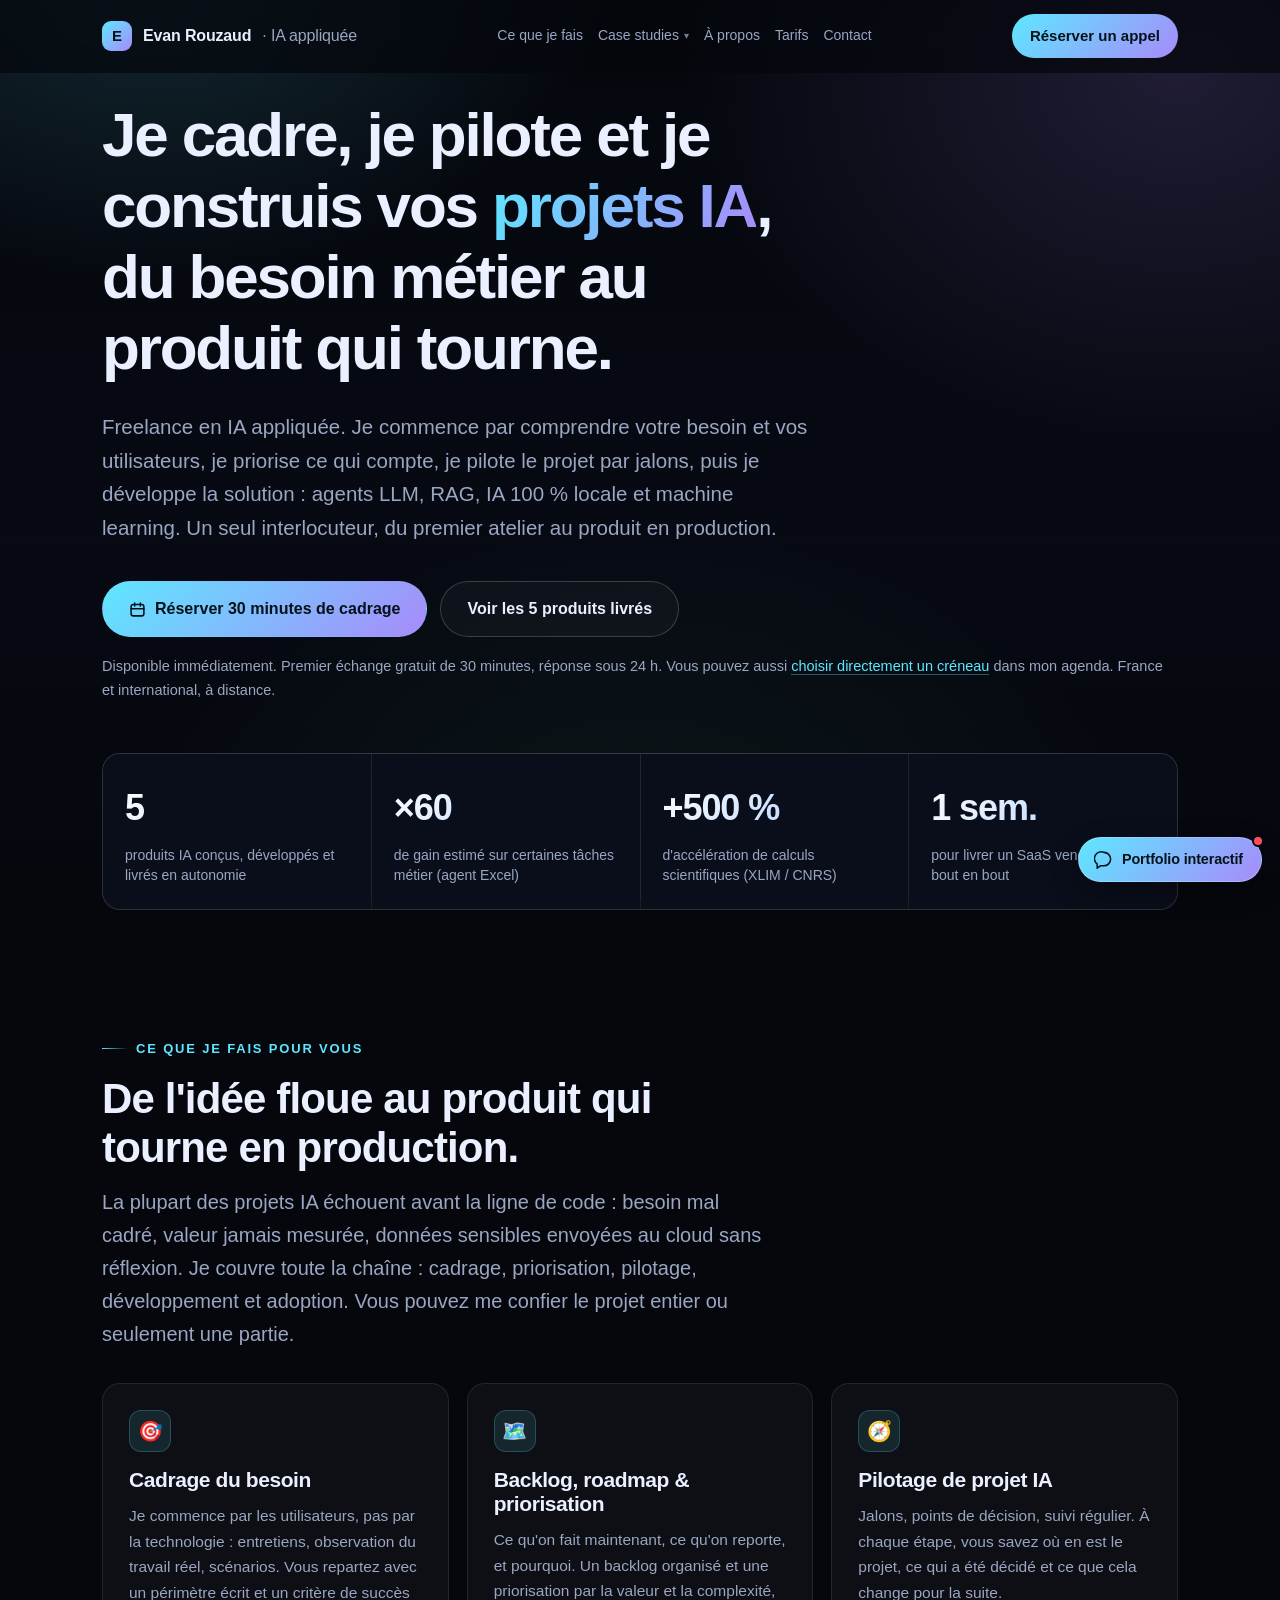
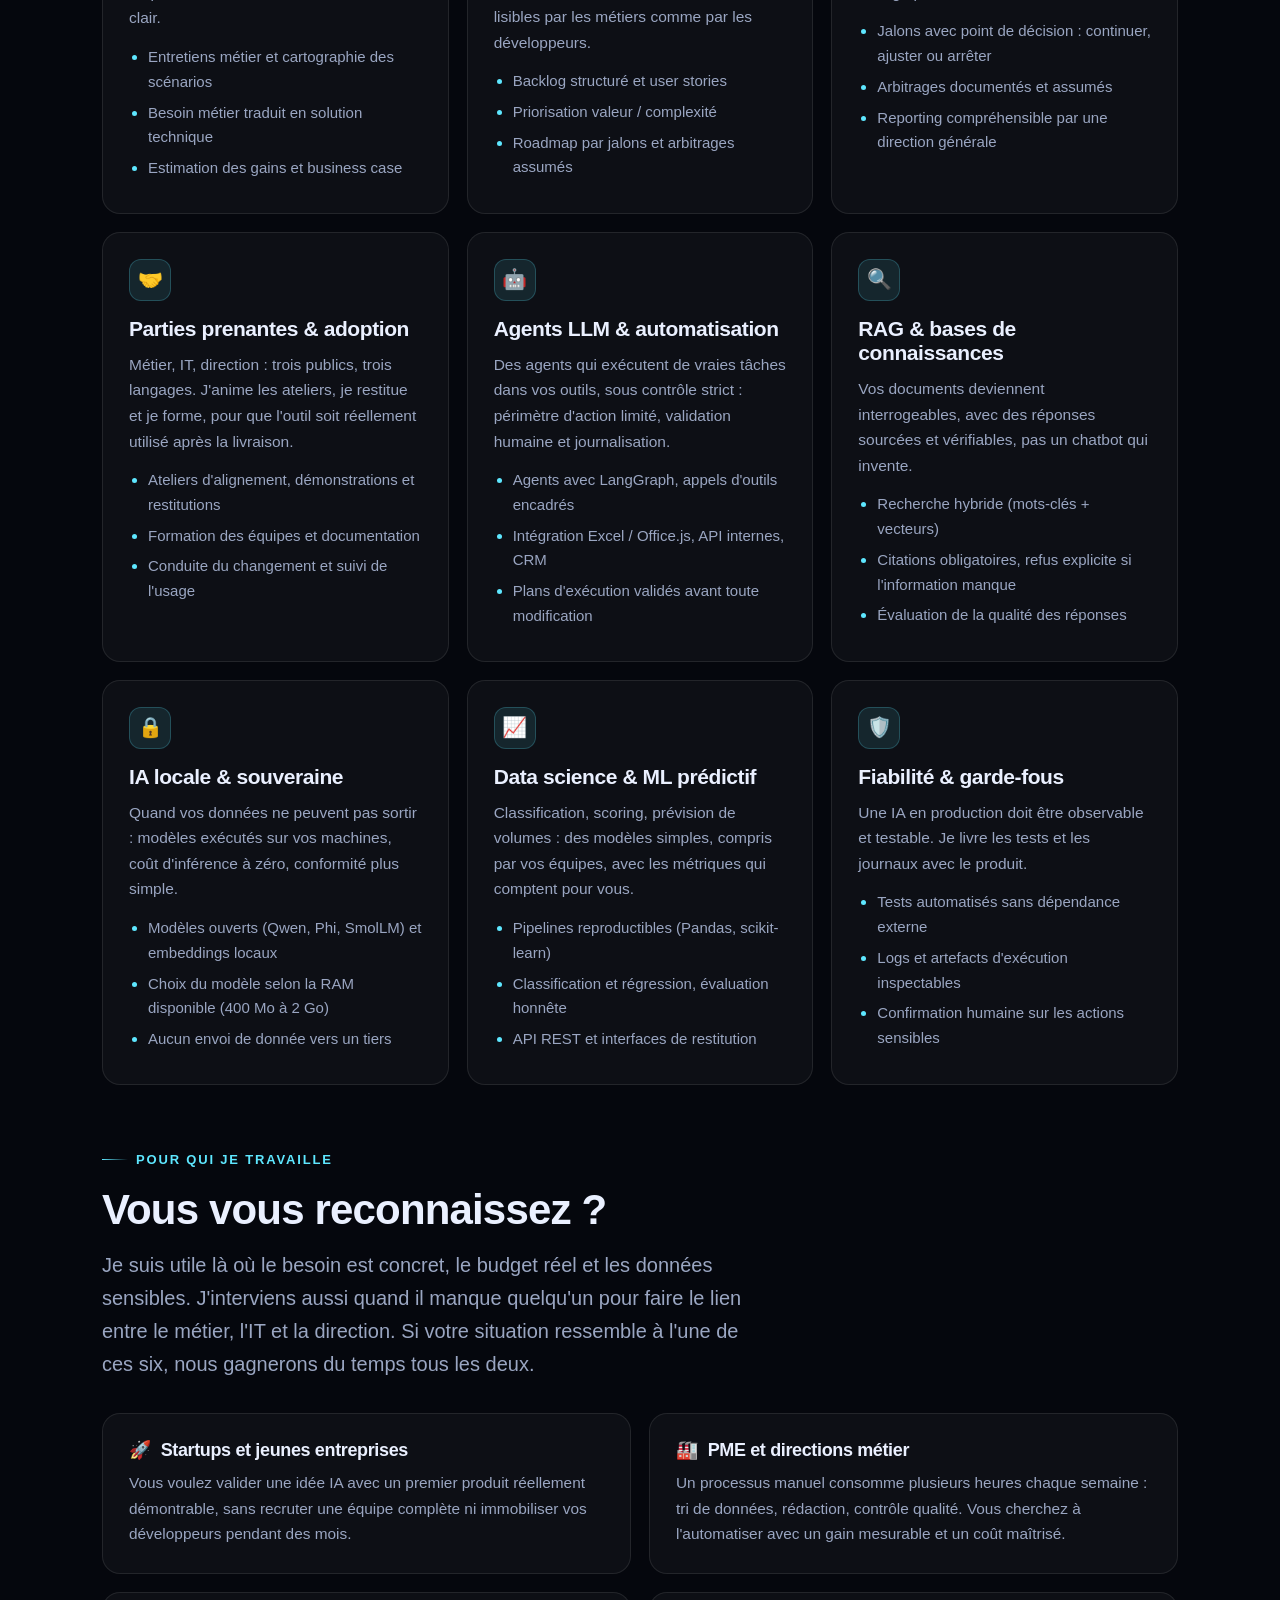
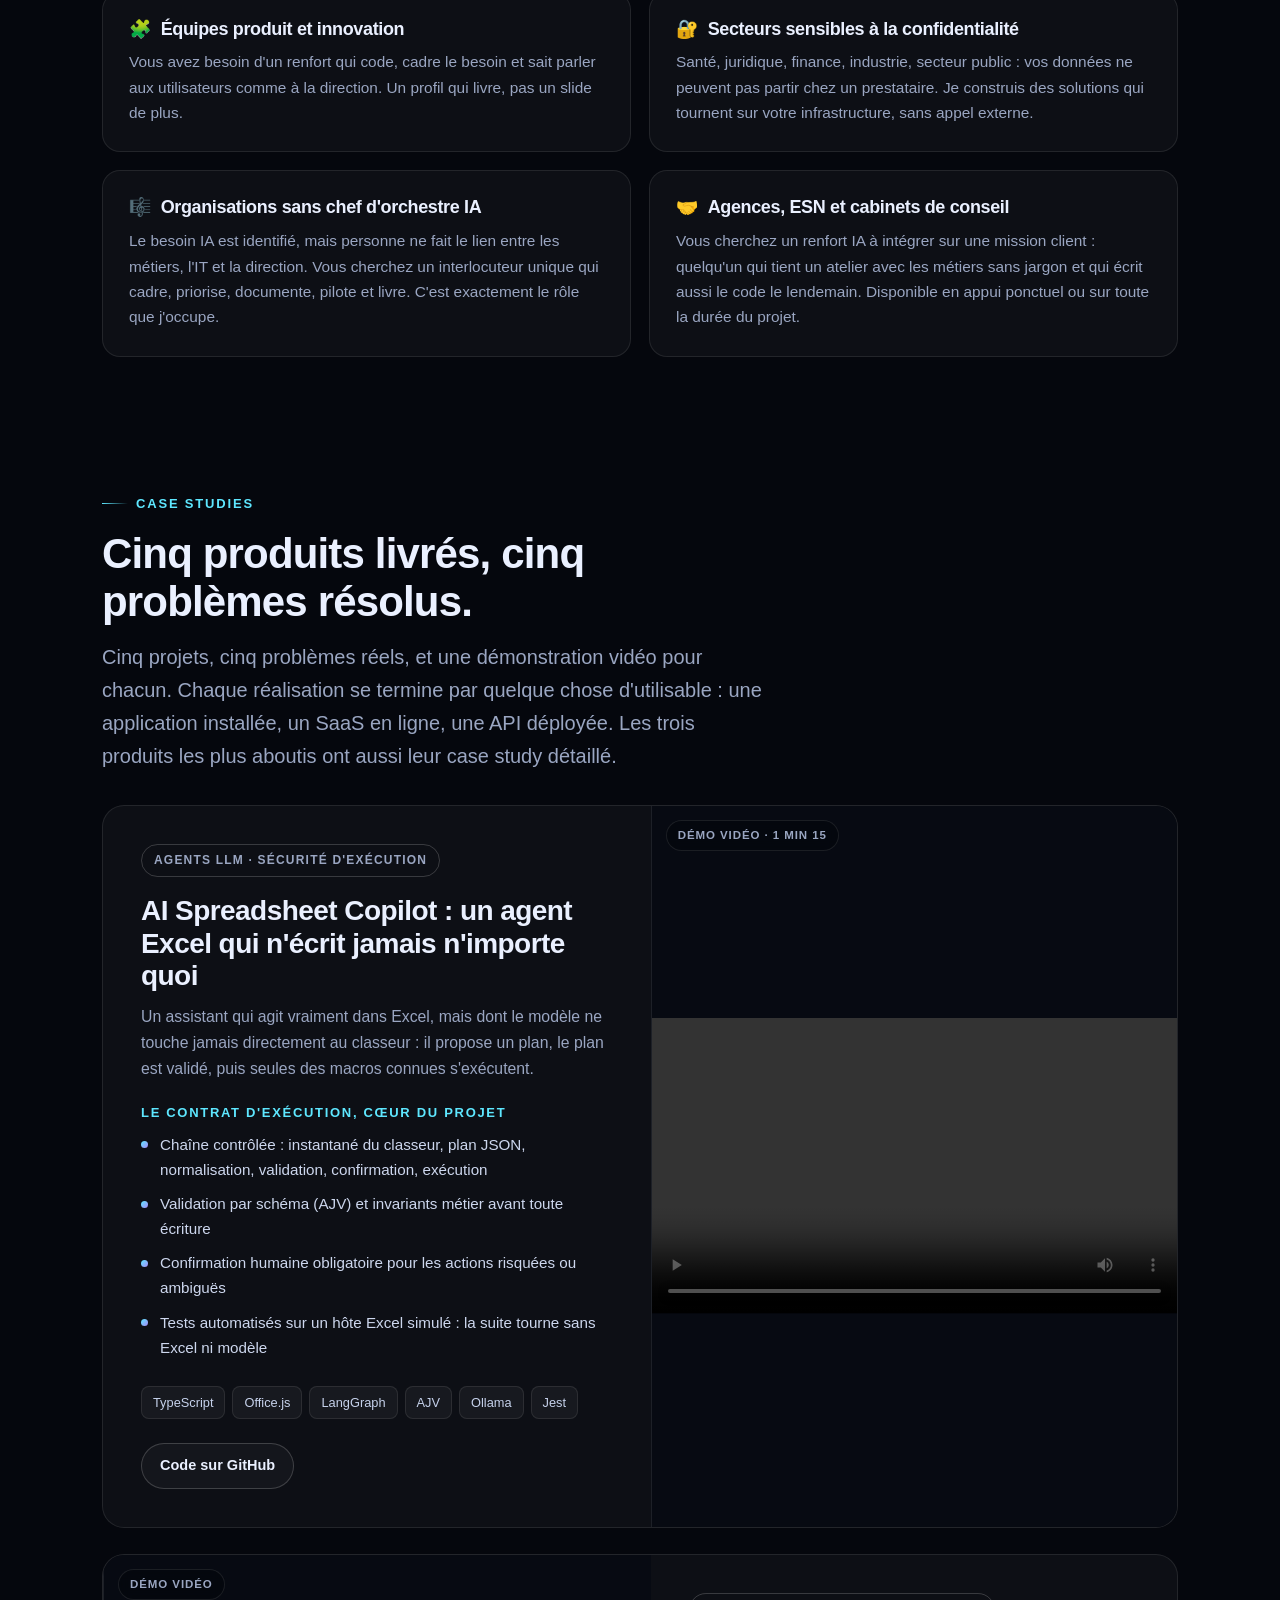
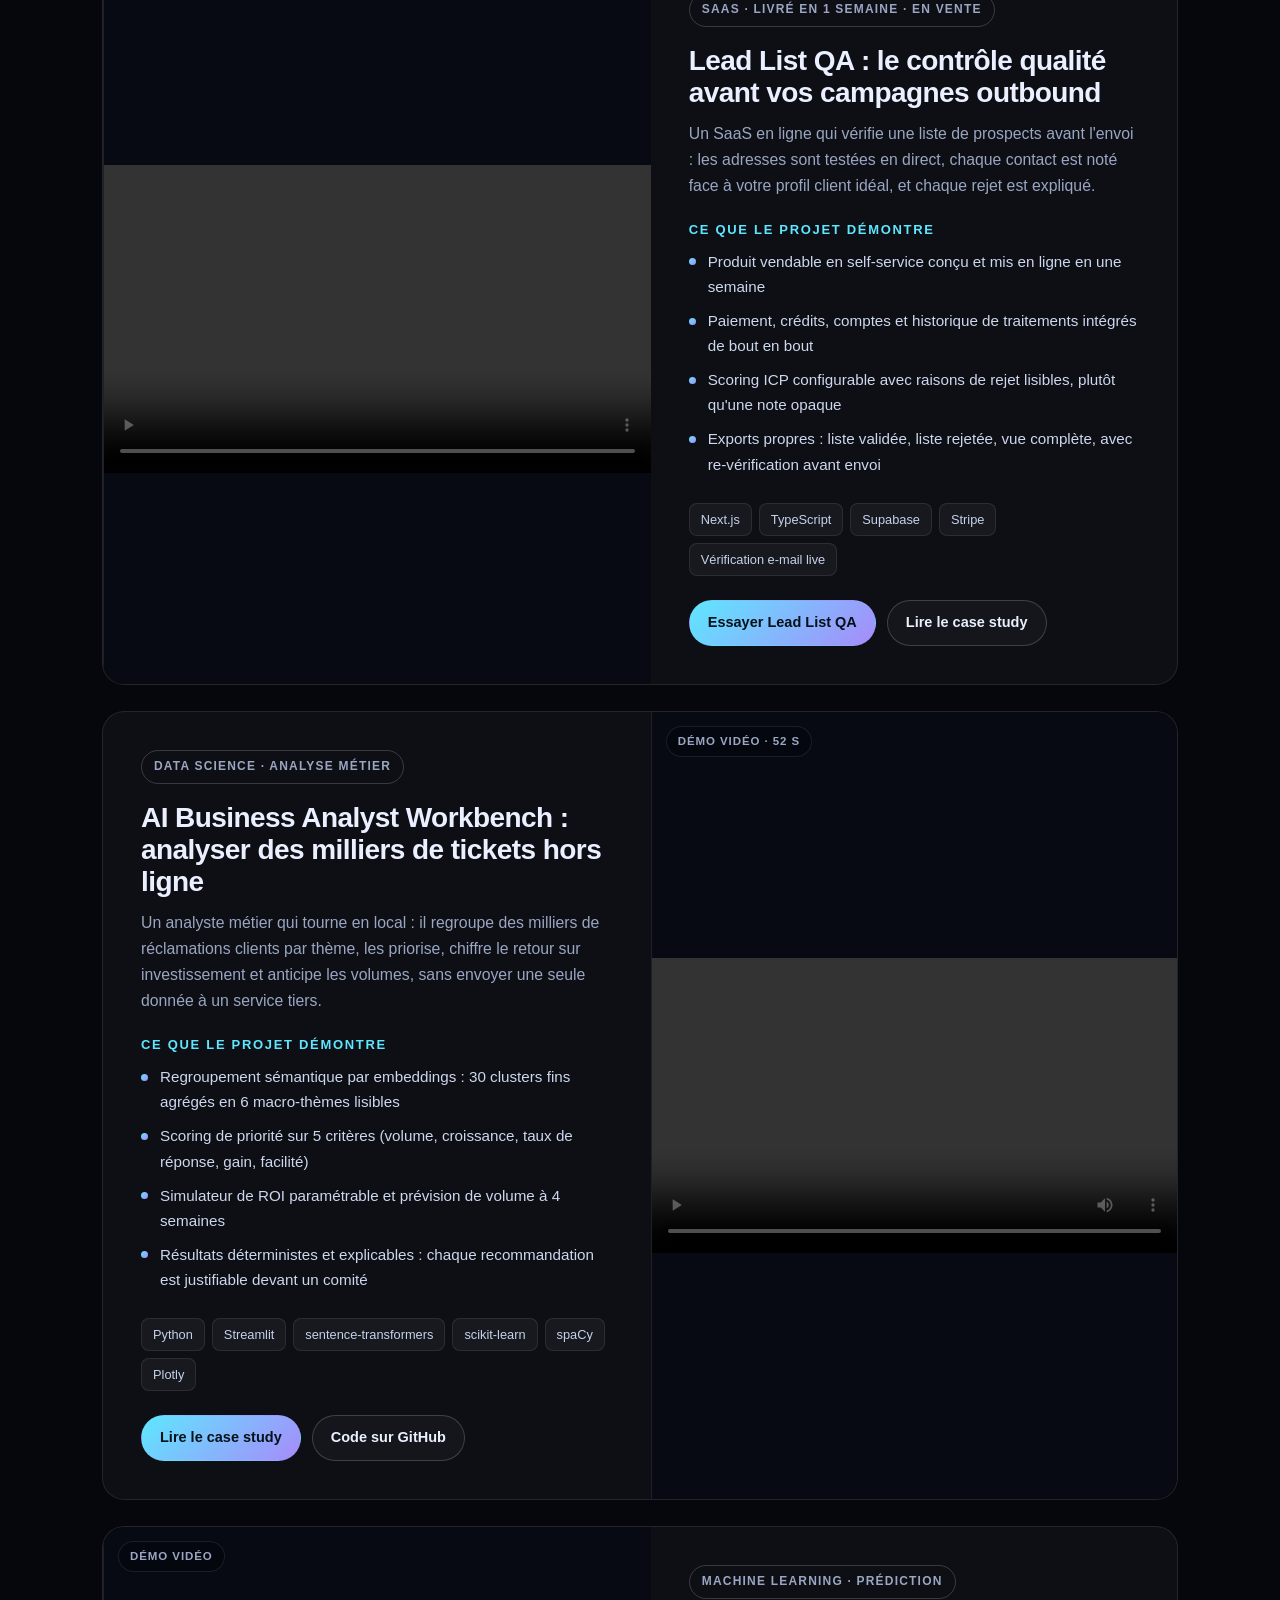
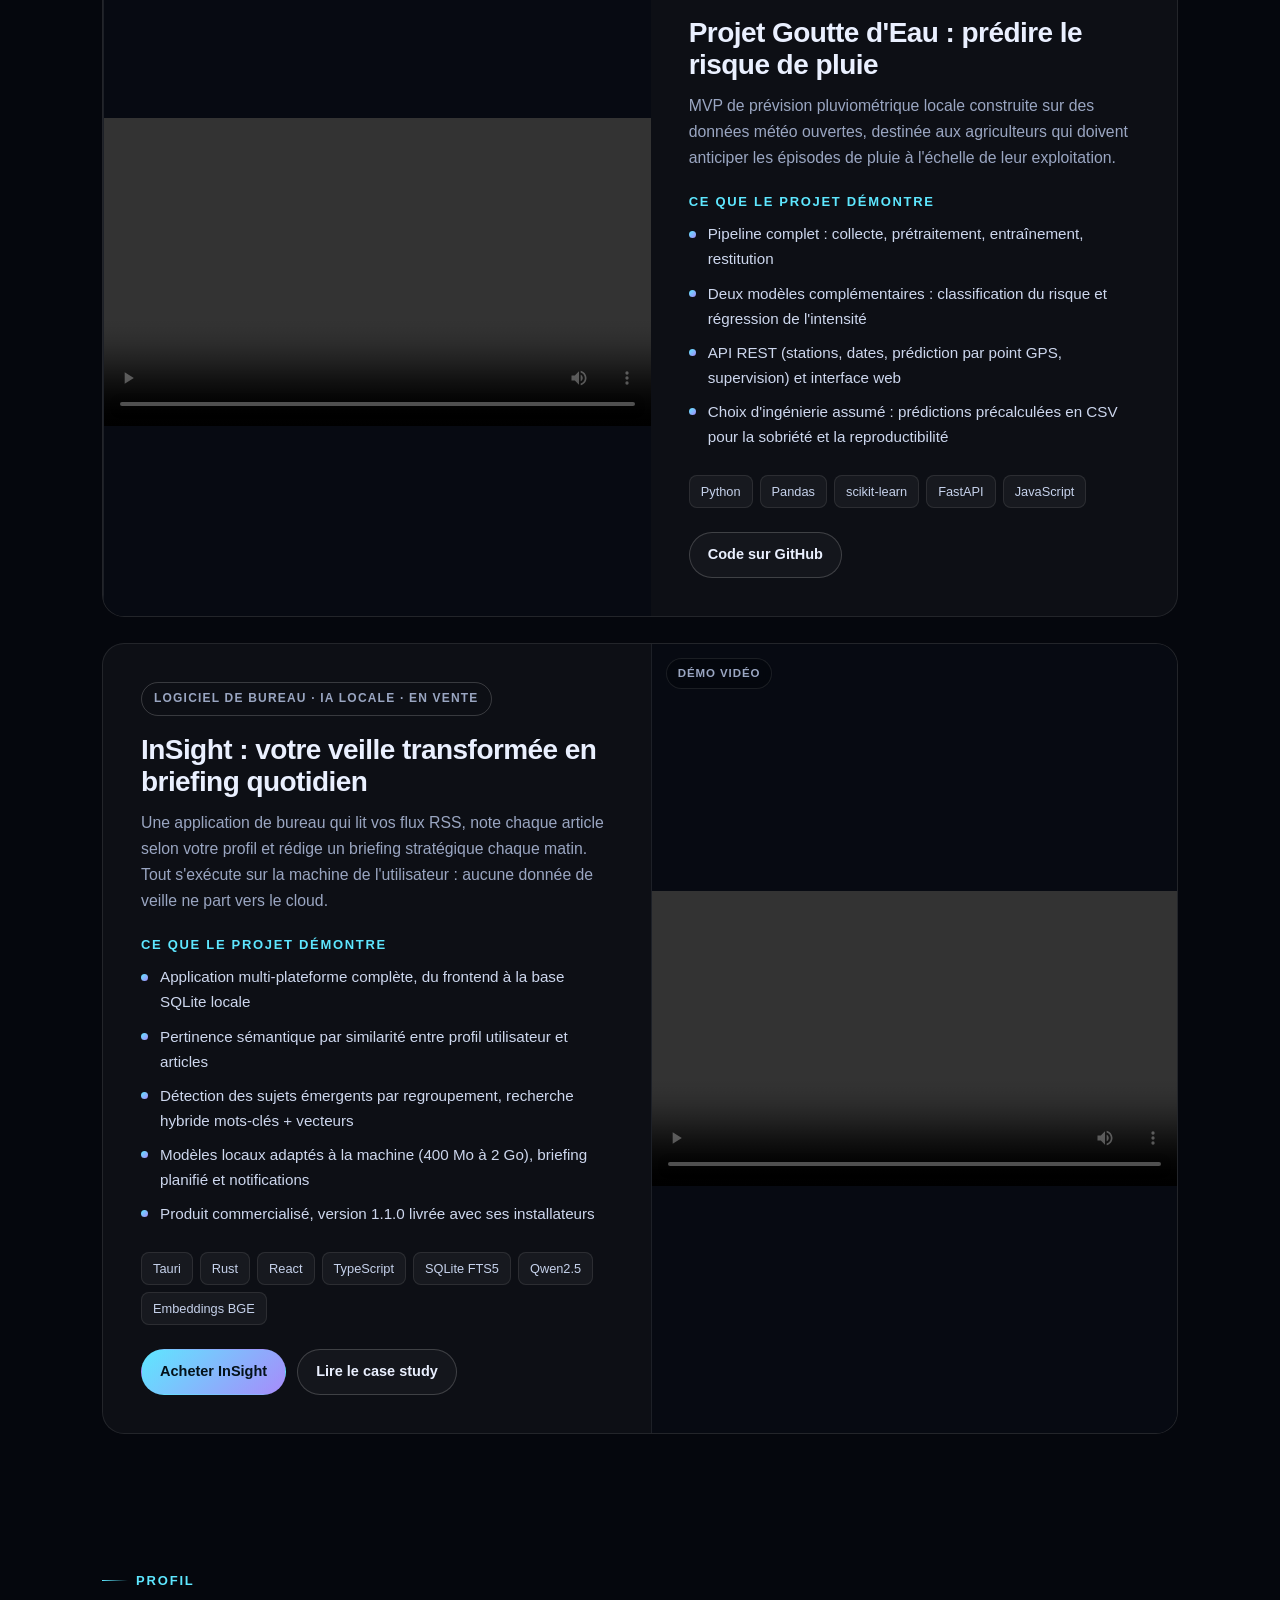
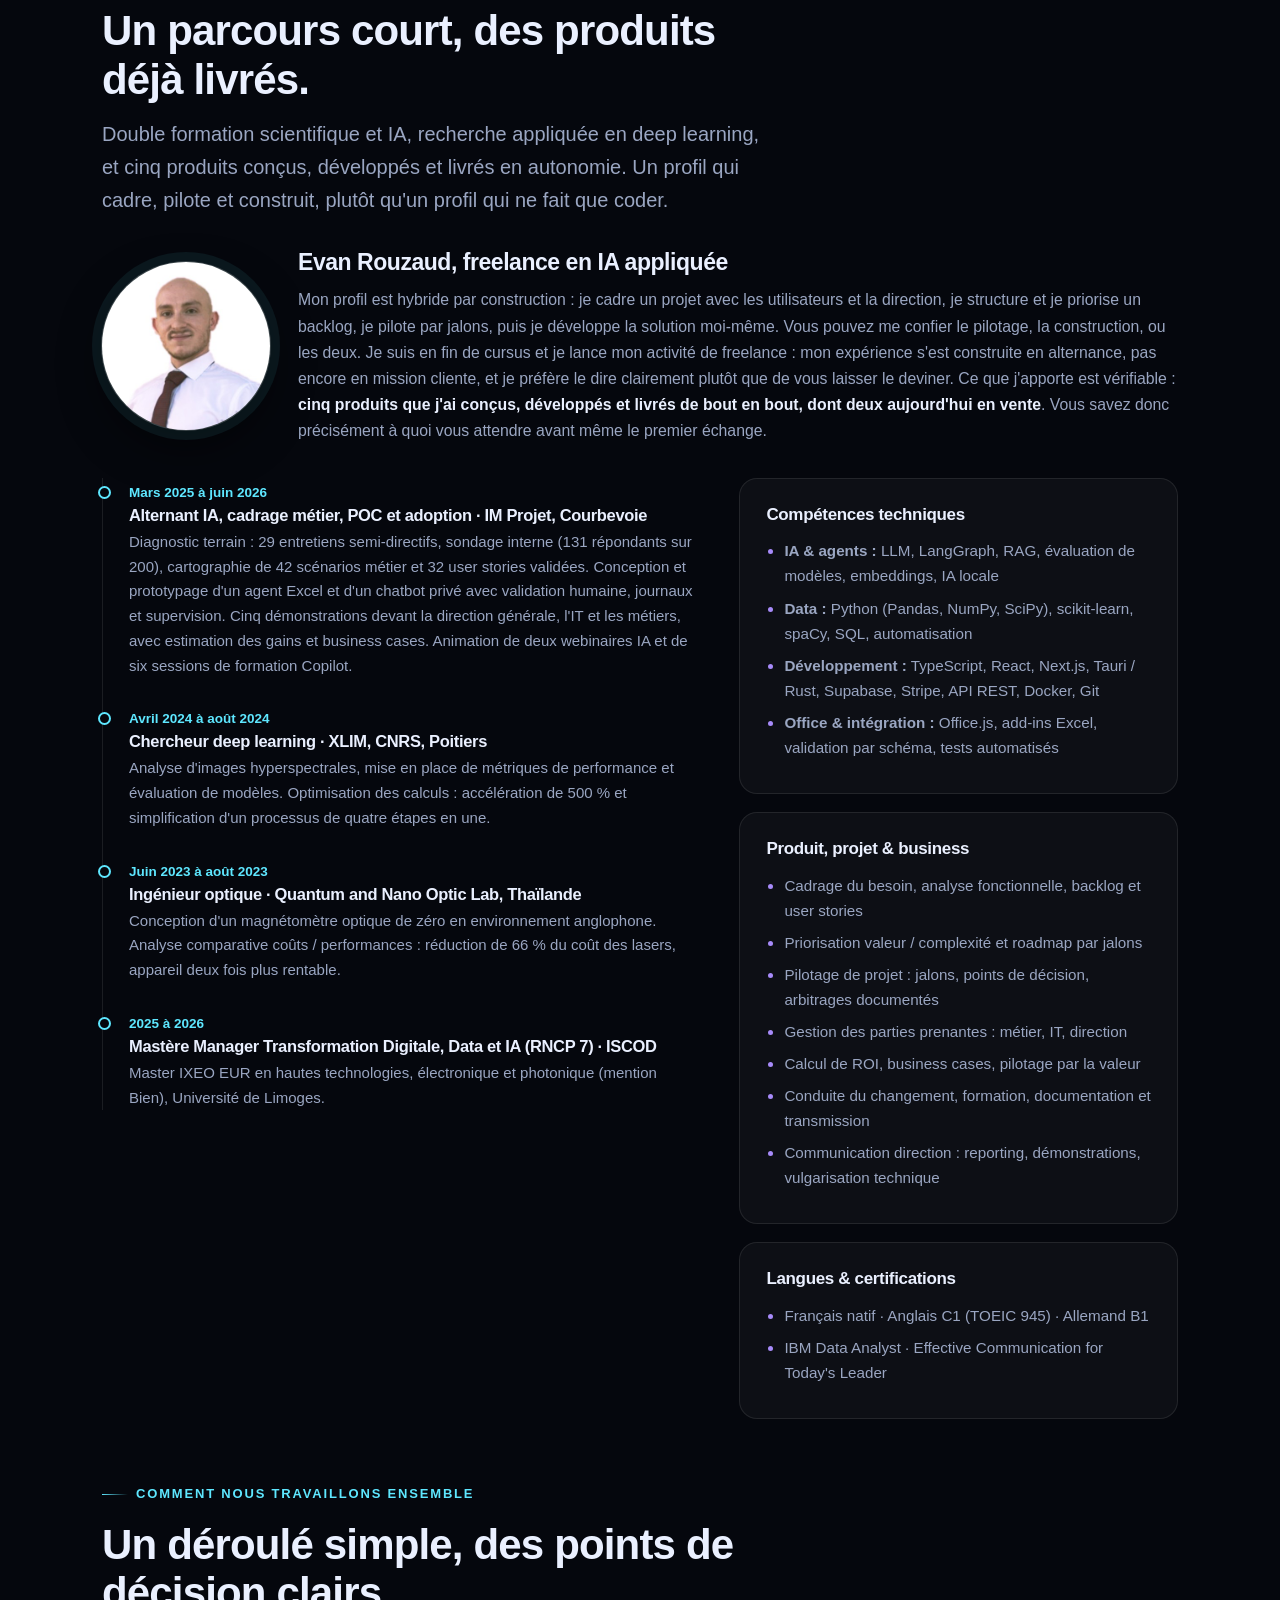
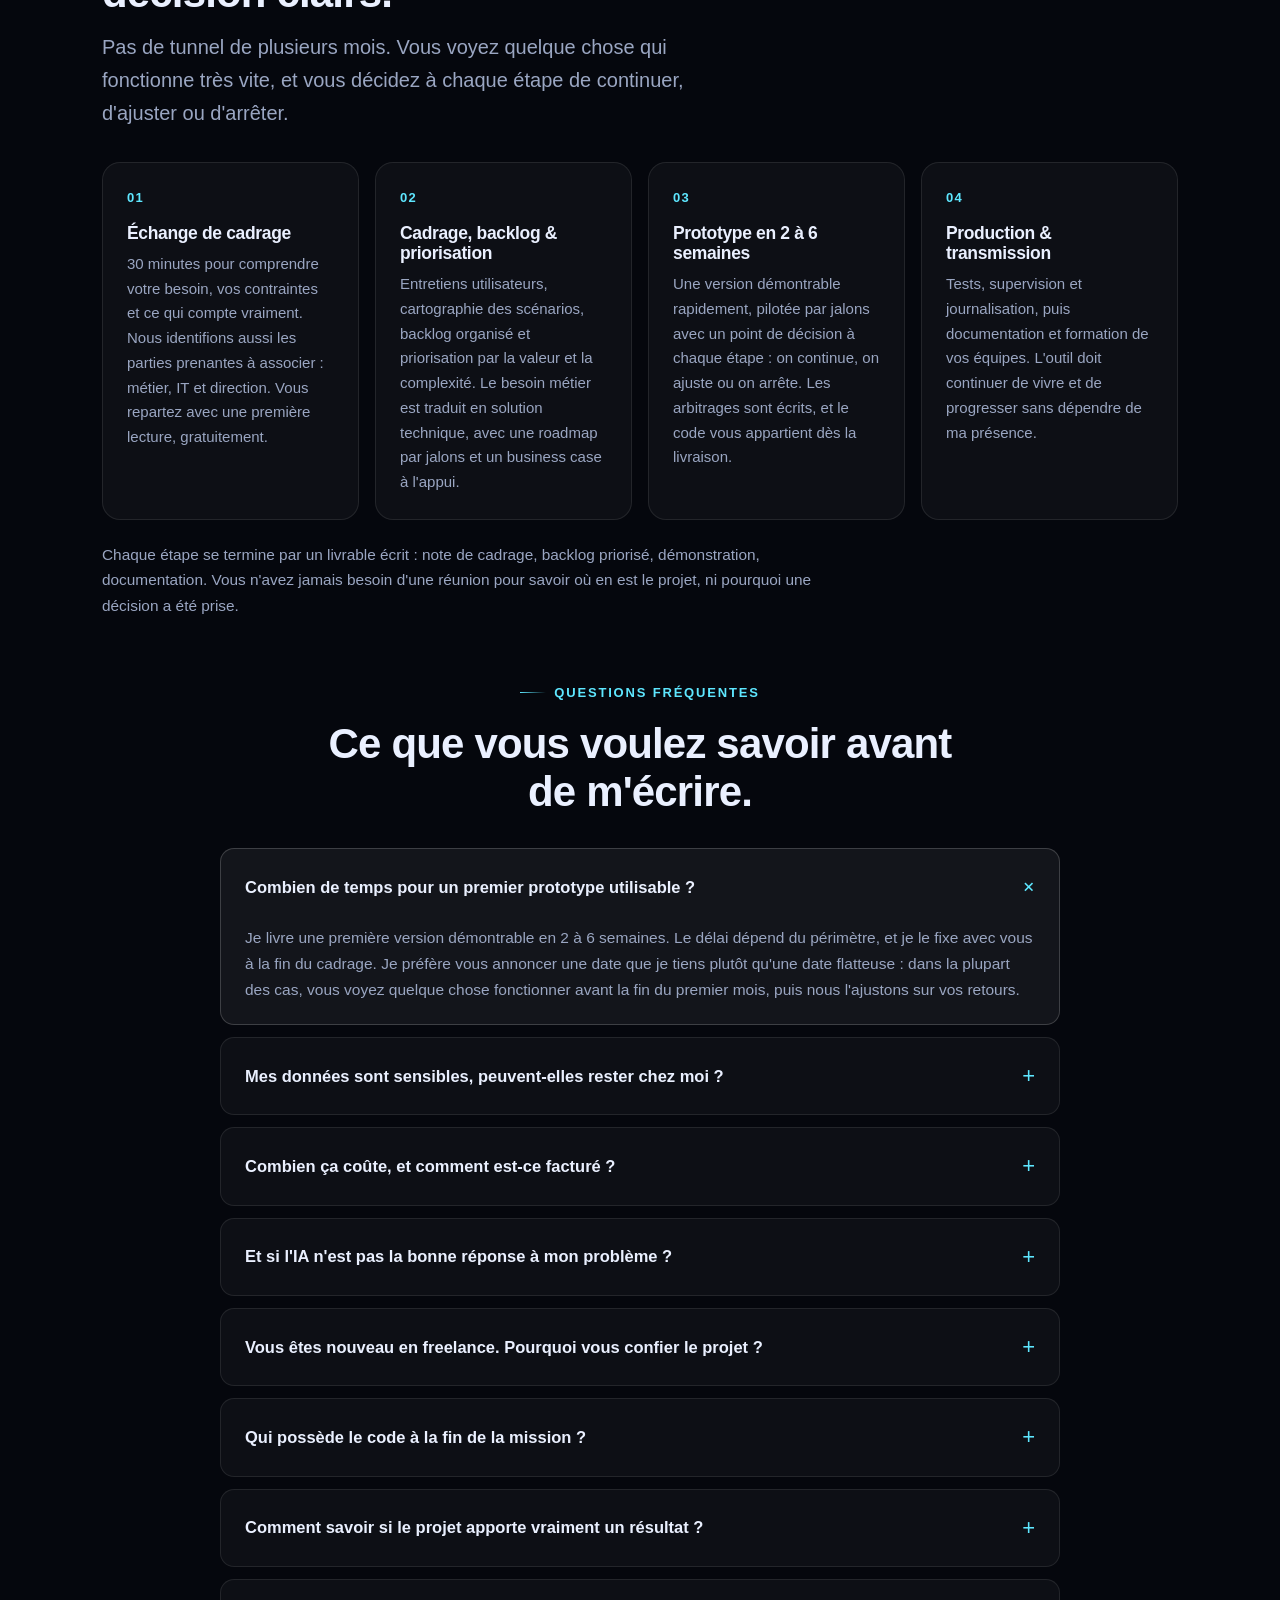
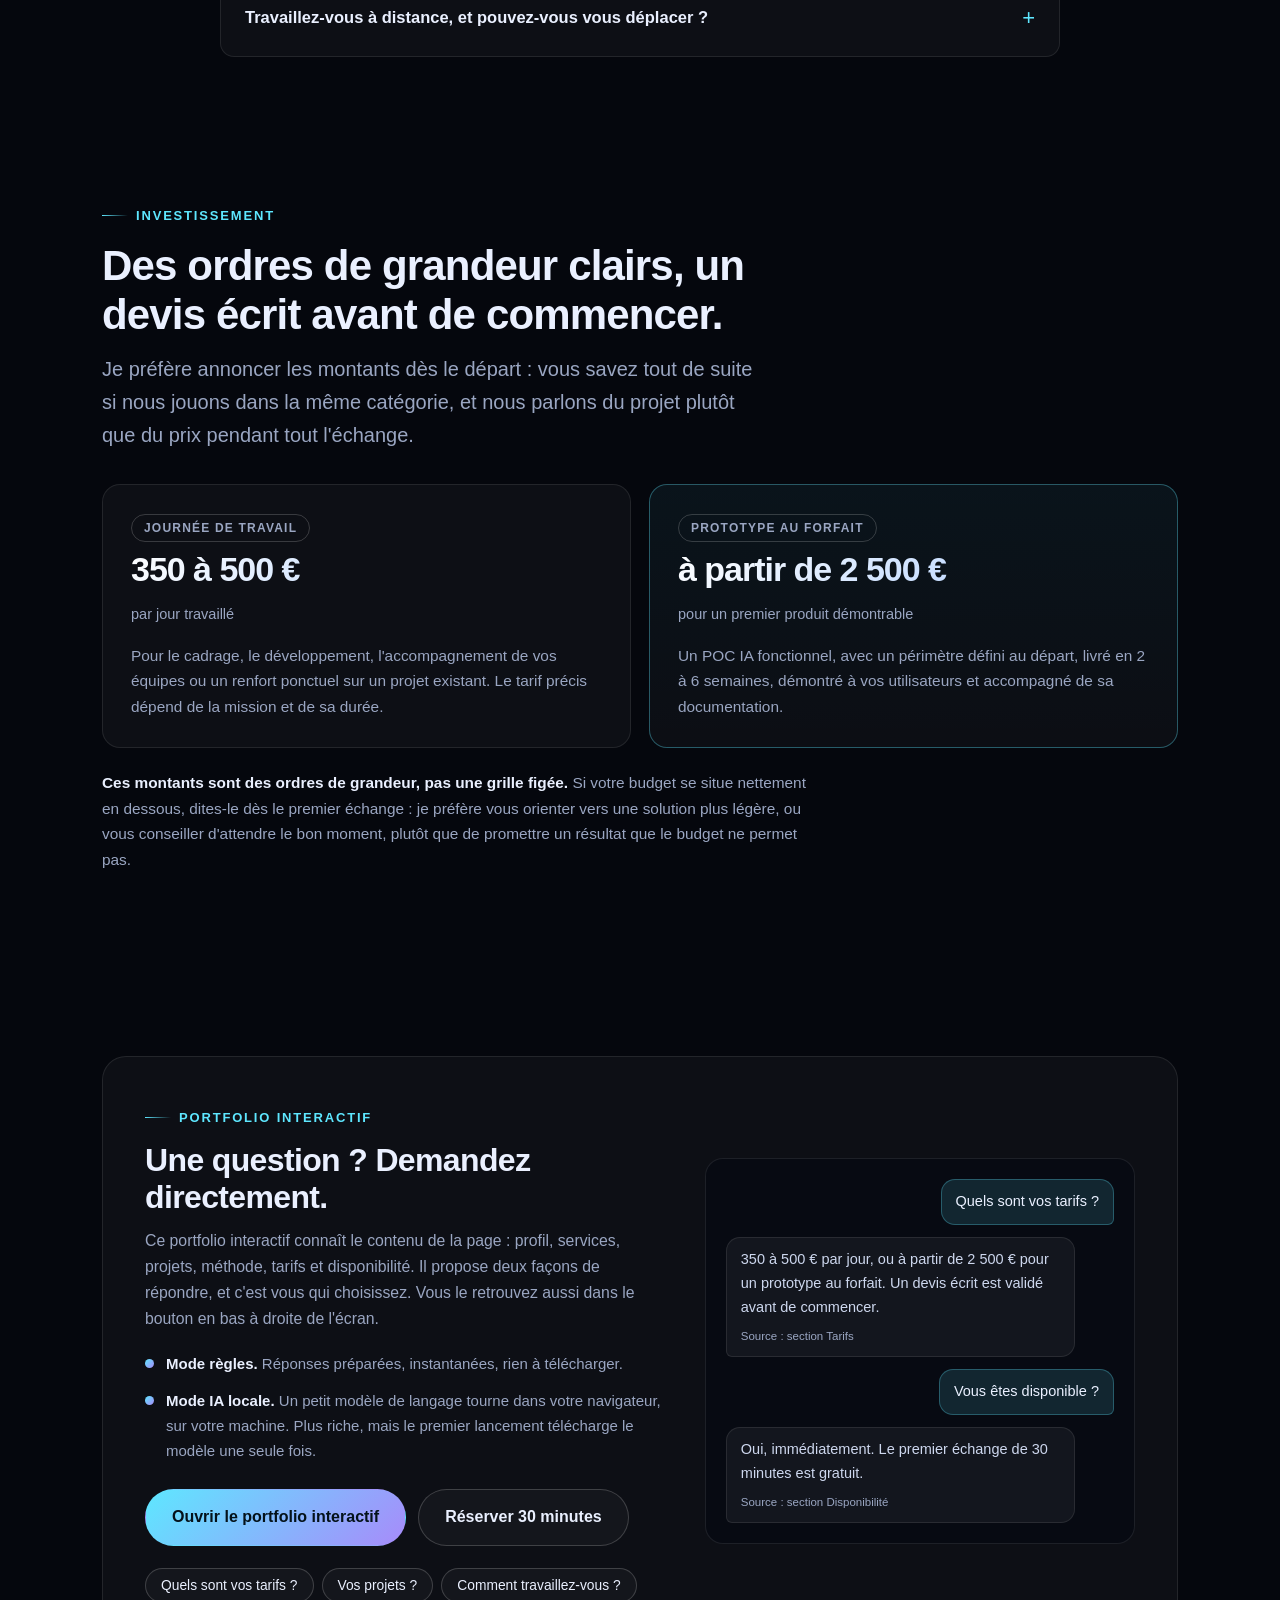
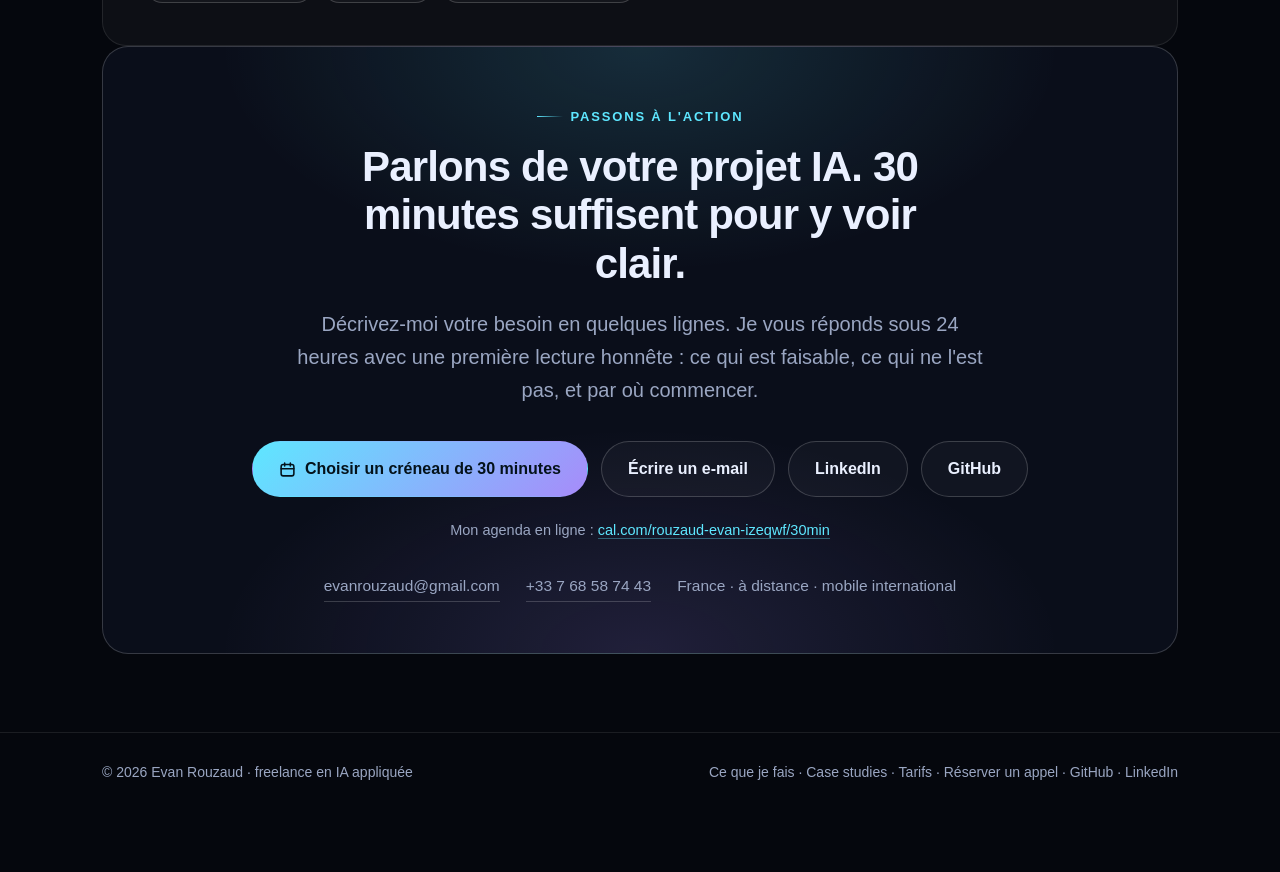
==== commit e173d431: "FAQ recentree sur les questions des prospects - 8 questions, les trois obligatoires en tete : delai " ====
--- a/index.html
+++ b/index.html
@@ -991,45 +991,41 @@
       <div class="faq rv">
         <details open>
           <summary>Combien de temps pour un premier prototype utilisable ?</summary>
-          <p>Comptez 2 à 6 semaines selon le périmètre. L'objectif de la première phase est toujours le même : mettre quelque chose de démontrable entre les mains de vos utilisateurs le plus vite possible, puis itérer sur du concret.</p>
-        </details>
-        <details>
-          <summary>Vous cherchez un profil technique ou un profil chef de projet ?</summary>
-          <p>Les deux, et c'est volontaire. Je cadre le besoin avec les utilisateurs et la direction, je structure le backlog, je priorise par la valeur, je pilote par jalons, puis je développe la solution moi-même. Selon votre besoin, j'interviens comme Product Owner IA, chef de projet IA, Solution Architect IA ou ingénieur IA : le même interlocuteur peut couvrir plusieurs de ces rôles, ce qui évite les pertes d'information entre une équipe qui spécifie et une autre qui développe.</p>
+          <p>Je livre une première version démontrable en 2 à 6 semaines. Le délai dépend du périmètre, et je le fixe avec vous à la fin du cadrage. Je préfère vous annoncer une date que je tiens plutôt qu'une date flatteuse : dans la plupart des cas, vous voyez quelque chose fonctionner avant la fin du premier mois, puis nous l'ajustons sur vos retours.</p>
         </details>
         <details>
           <summary>Mes données sont sensibles, peuvent-elles rester chez moi ?</summary>
-          <p>Oui, et c'est souvent la bonne approche. Plusieurs de mes projets fonctionnent avec des modèles exécutés localement, sans aucun appel à un service externe : vos documents, tickets ou fichiers clients ne quittent jamais votre infrastructure. Le coût d'usage devient également nul.</p>
+          <p>Oui. Plusieurs de mes projets font tourner les modèles directement sur la machine, sans aucun appel à un service externe : vos documents, vos tickets ou vos fichiers clients ne sortent jamais de votre infrastructure, et il n'y a pas de facture à l'usage. Si vos données peuvent sortir, je peux aussi passer par une API, mais je vous le dis avant de commencer et c'est vous qui décidez.</p>
         </details>
         <details>
-          <summary>À qui appartient le code livré ?</summary>
-          <p>À vous, intégralement. Vous recevez le code source, la documentation et les tests. Aucune dépendance à ma présence pour faire tourner l'outil, et si vous voulez reprendre la main en interne, je forme vos équipes.</p>
-        </details>
-        <details>
-          <summary>Travaillez-vous à distance ?</summary>
-          <p>Oui, à distance depuis la France, avec des clients partout. Je suis mobile pour des temps présents ponctuels (ateliers de cadrage, restitution, formation) en France comme à l'international.</p>
-        </details>
-        <details>
-          <summary>Comment se passe la facturation ?</summary>
-          <p>Deux formats : au forfait par lot de travail quand le périmètre est clair, ou en régie à la journée pour les missions d'accompagnement. Les ordres de grandeur sont indiqués plus haut. Dans les deux cas, un devis écrit est validé avant le démarrage, sans surprise en fin de mission.</p>
-        </details>
-        <details>
-          <summary>Vous débutez en freelance, pourquoi vous faire confiance ?</summary>
-          <p>Parce que ce que je sais faire est déjà visible. Cinq produits existent, fonctionnent, et deux sont commercialisés : vous pouvez les tester, lire leur code ou regarder leurs démonstrations avant de m'écrire. Ma première expérience s'est faite en alternance, chez un client réel, avec de vrais utilisateurs et des démonstrations devant une direction générale. Le reste se joue sur le premier échange : si je ne suis pas la bonne personne pour votre projet, je vous le dirai.</p>
+          <summary>Combien ça coûte, et comment est-ce facturé ?</summary>
+          <p>Mes tarifs vont de 350 à 500 € par jour selon la mission, ou à partir de 2 500 € pour un prototype au forfait. Je vous remets un devis écrit avant de démarrer. Sur un forfait, je découpe le travail en lots : vous ne payez chaque lot qu'une fois qu'il est livré et démontré.</p>
         </details>
         <details>
           <summary>Et si l'IA n'est pas la bonne réponse à mon problème ?</summary>
-          <p>Je le dirai. Sur une mission précédente, après chiffrage, j'ai recommandé l'arrêt d'un projet pour des raisons de budget et de complexité, et la direction a suivi. Un projet IA n'a de sens que s'il produit un gain mesurable ; sinon, autant l'économiser.</p>
+          <p>Je vous le dis avant que vous dépensiez quoi que ce soit. Sur une mission précédente, après chiffrage, j'ai recommandé l'arrêt d'un projet pour des raisons de budget et de complexité, et la direction a suivi. Si une règle simple, un export existant ou un changement d'organisation suffit, je vous oriente vers cette solution plutôt que de vous vendre un modèle.</p>
         </details>
         <details>
-          <summary>Pouvez-vous signer un accord de confidentialité ?</summary>
-          <p>Oui, sans difficulté. Un accord de confidentialité peut être mis en place avant même le premier échange détaillé sur votre contexte.</p>
+          <summary>Vous êtes nouveau en freelance. Pourquoi vous confier le projet ?</summary>
+          <p>Parce que je vous montre ce que je sais faire avant de vous demander quoi que ce soit. Cinq produits existent, tournent, et deux sont en vente : vous pouvez les tester, lire leur code ou regarder leurs démonstrations. Mon expérience s'est faite en entreprise, en alternance, avec de vrais utilisateurs et des démonstrations devant une direction générale. Et si un projet demande une compétence que je n'ai pas, je vous le dis avant de signer, pas après.</p>
+        </details>
+        <details>
+          <summary>Qui possède le code à la fin de la mission ?</summary>
+          <p>Vous. Je vous remets le code source, la documentation et les tests, sans dépendance à ma présence pour faire tourner l'outil. Je forme aussi vos équipes pour qu'elles puissent reprendre la main : un outil qui s'arrête quand le prestataire part n'a aucune valeur.</p>
+        </details>
+        <details>
+          <summary>Comment savoir si le projet apporte vraiment un résultat ?</summary>
+          <p>Nous le décidons ensemble dès le cadrage : temps gagné, erreurs évitées, coût par traitement, délai de réponse. Je mesure ces indicateurs sur le prototype, puis après la mise en production. Si les chiffres ne suivent pas, je vous le dis et nous ajustons le périmètre plutôt que de continuer à investir.</p>
+        </details>
+        <details>
+          <summary>Travaillez-vous à distance, et pouvez-vous vous déplacer ?</summary>
+          <p>Je travaille à distance depuis la France, et je me déplace pour les moments qui comptent : le démarrage et l'atelier de cadrage, les restitutions, et les formations de vos équipes. Sur une mission longue, je peux être présent plusieurs jours par mois si le projet le demande. Je travaille aussi en anglais, avec des équipes à l'étranger.</p>
         </details>
       </div>
     </div>
   </div>
 
-      </section>
+</section>
 
   <!-- ================= TARIFS ================= -->
   <section id="tarifs">
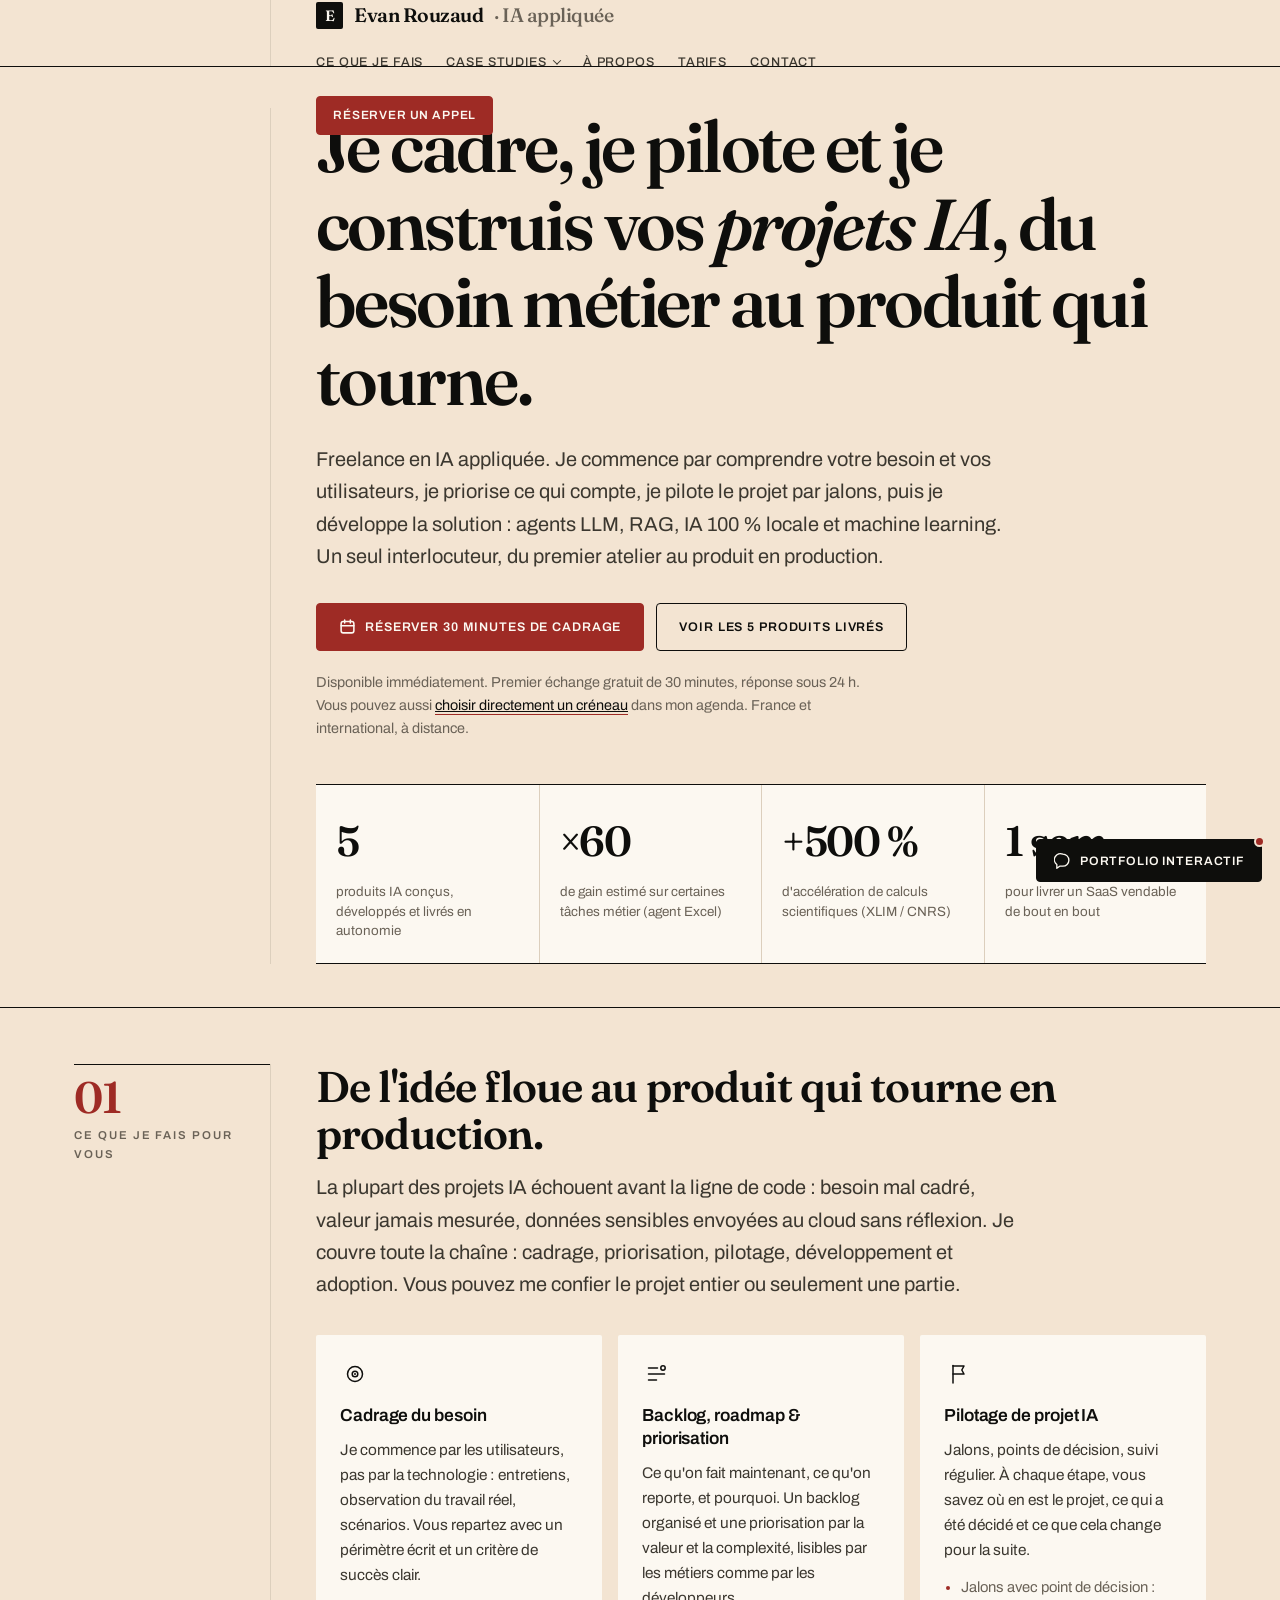
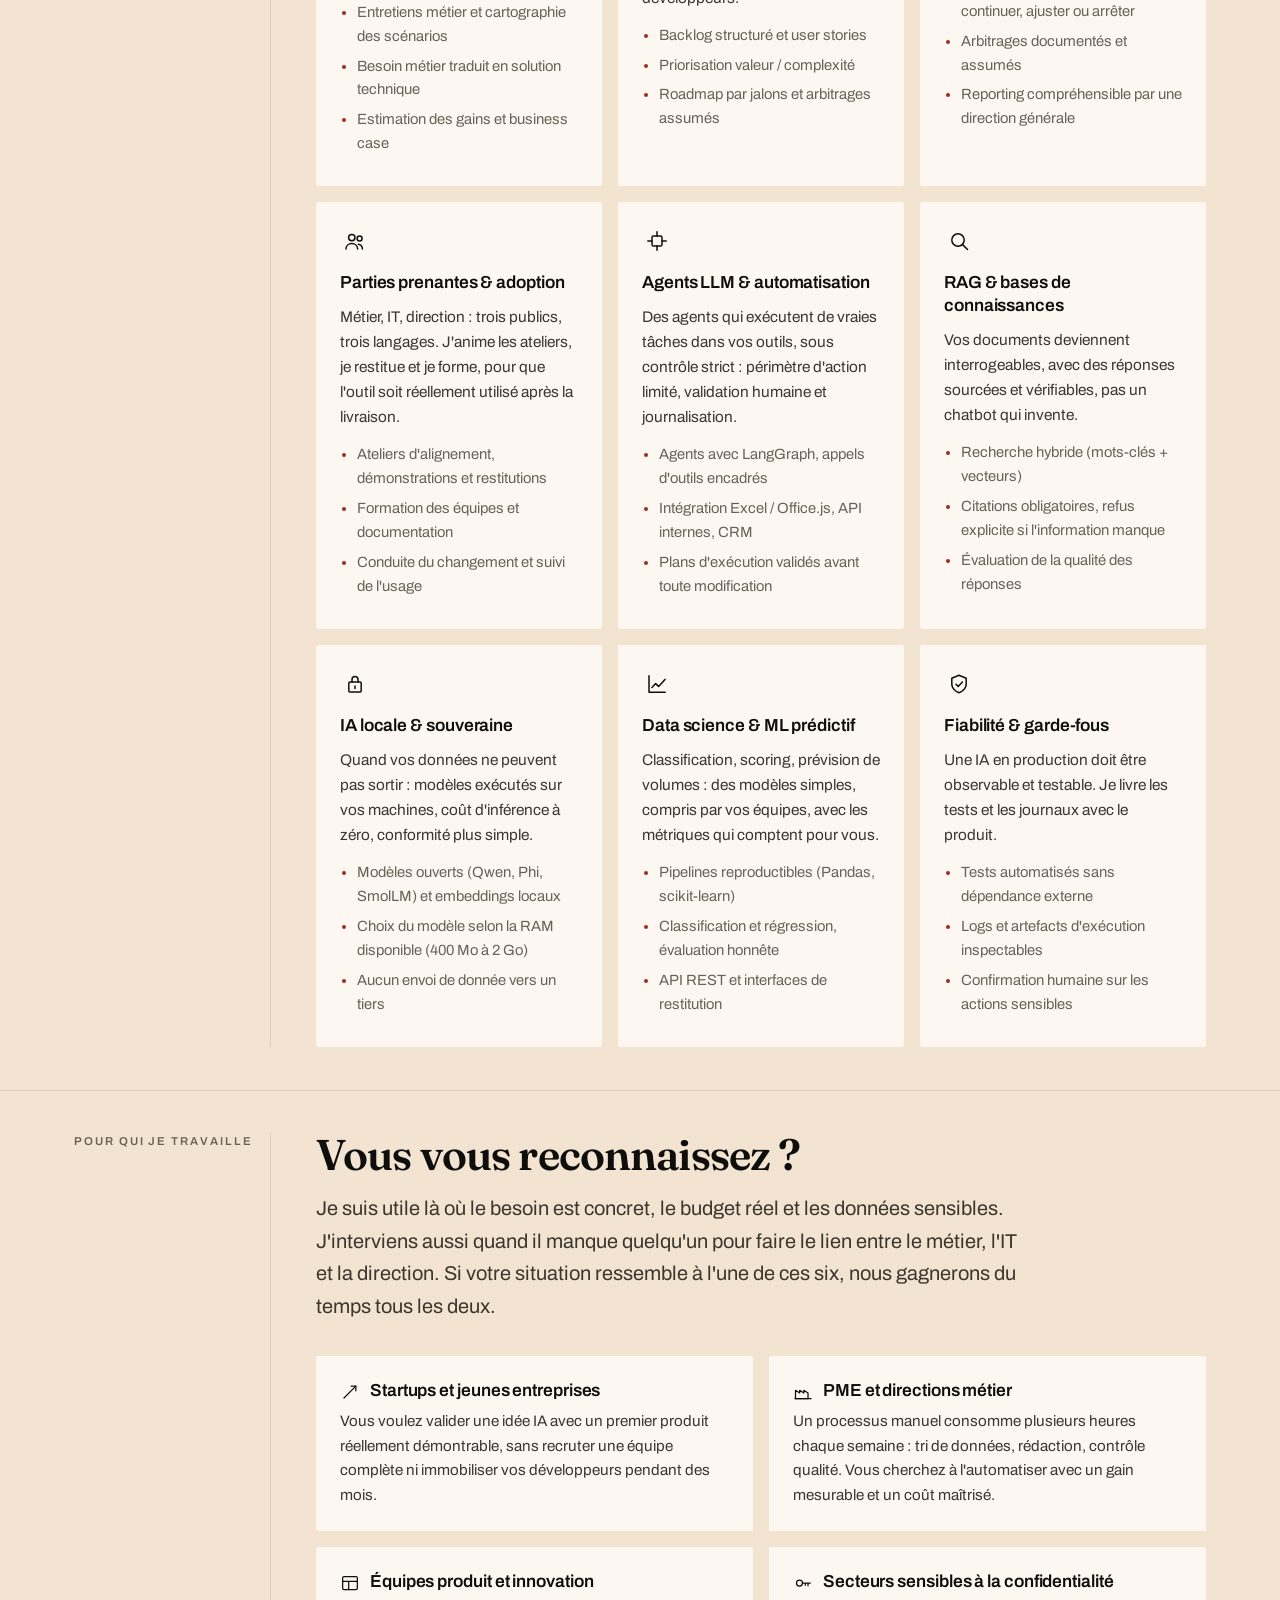
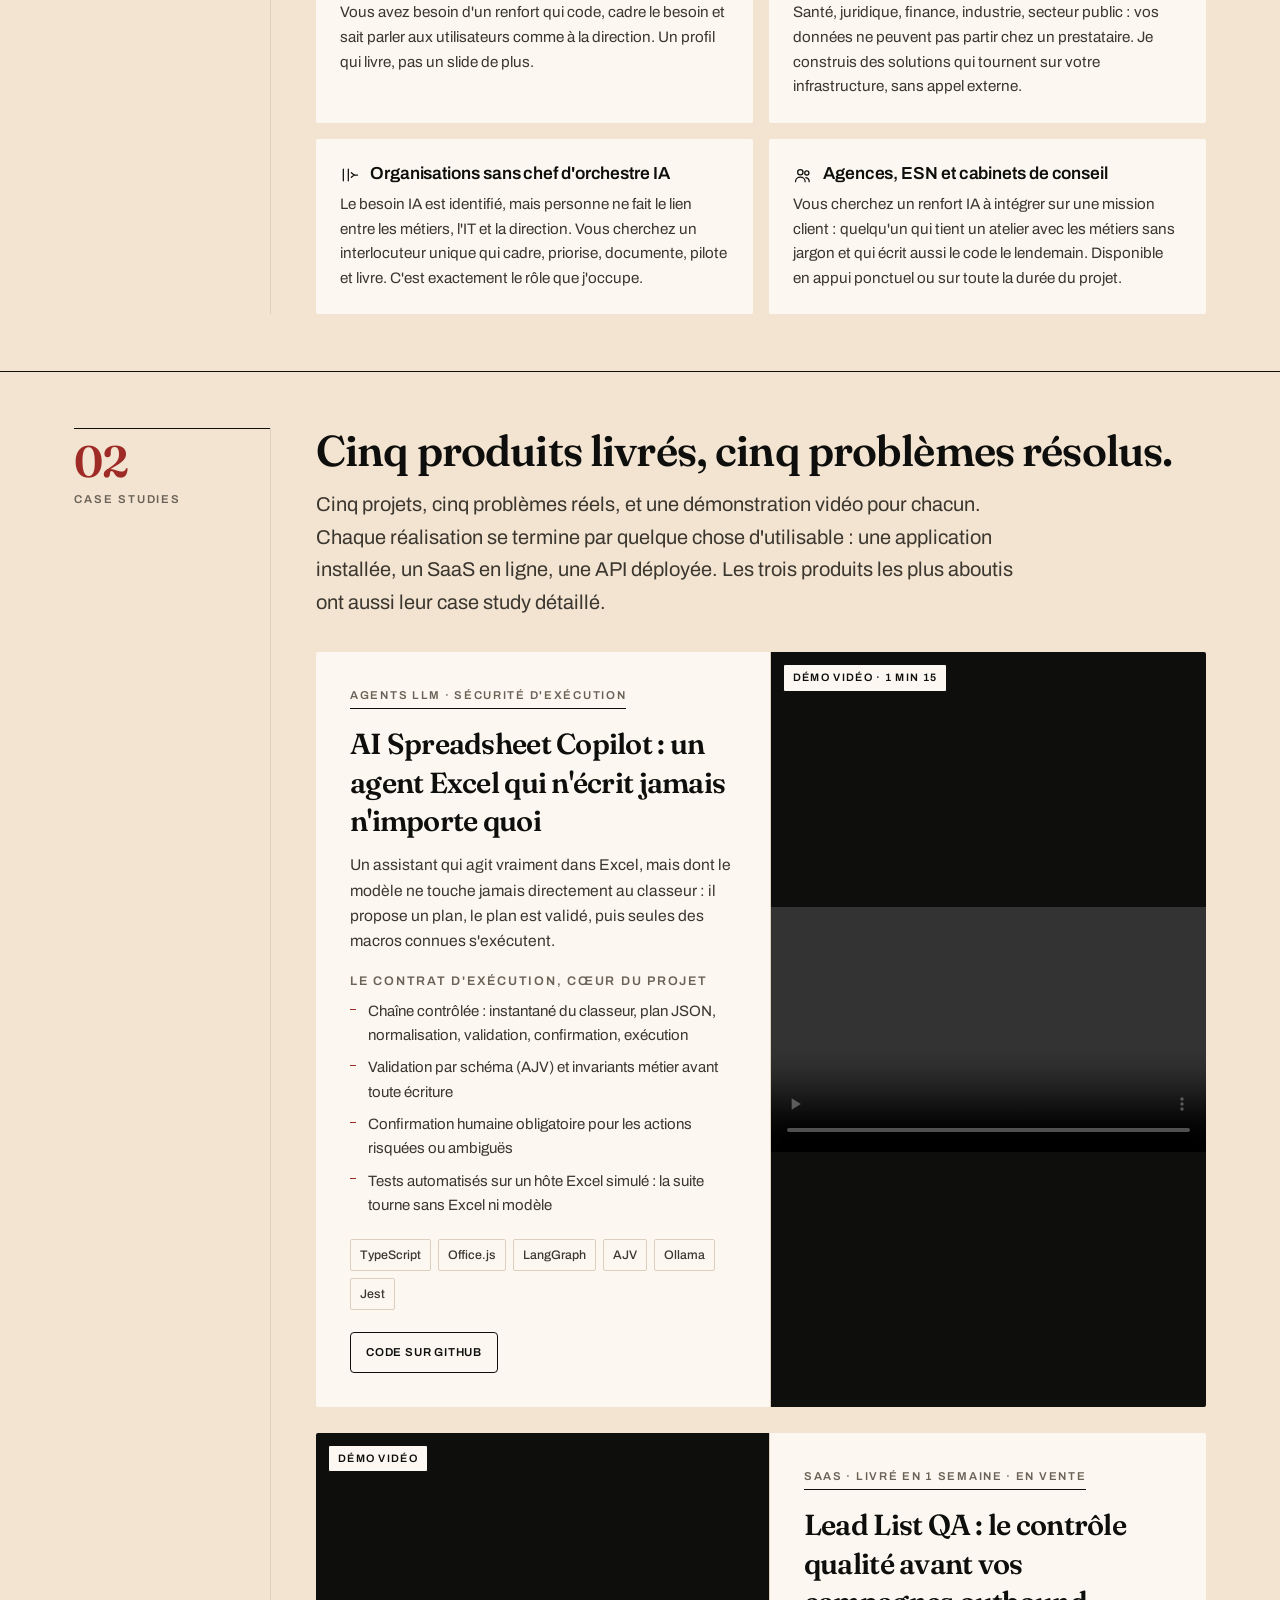
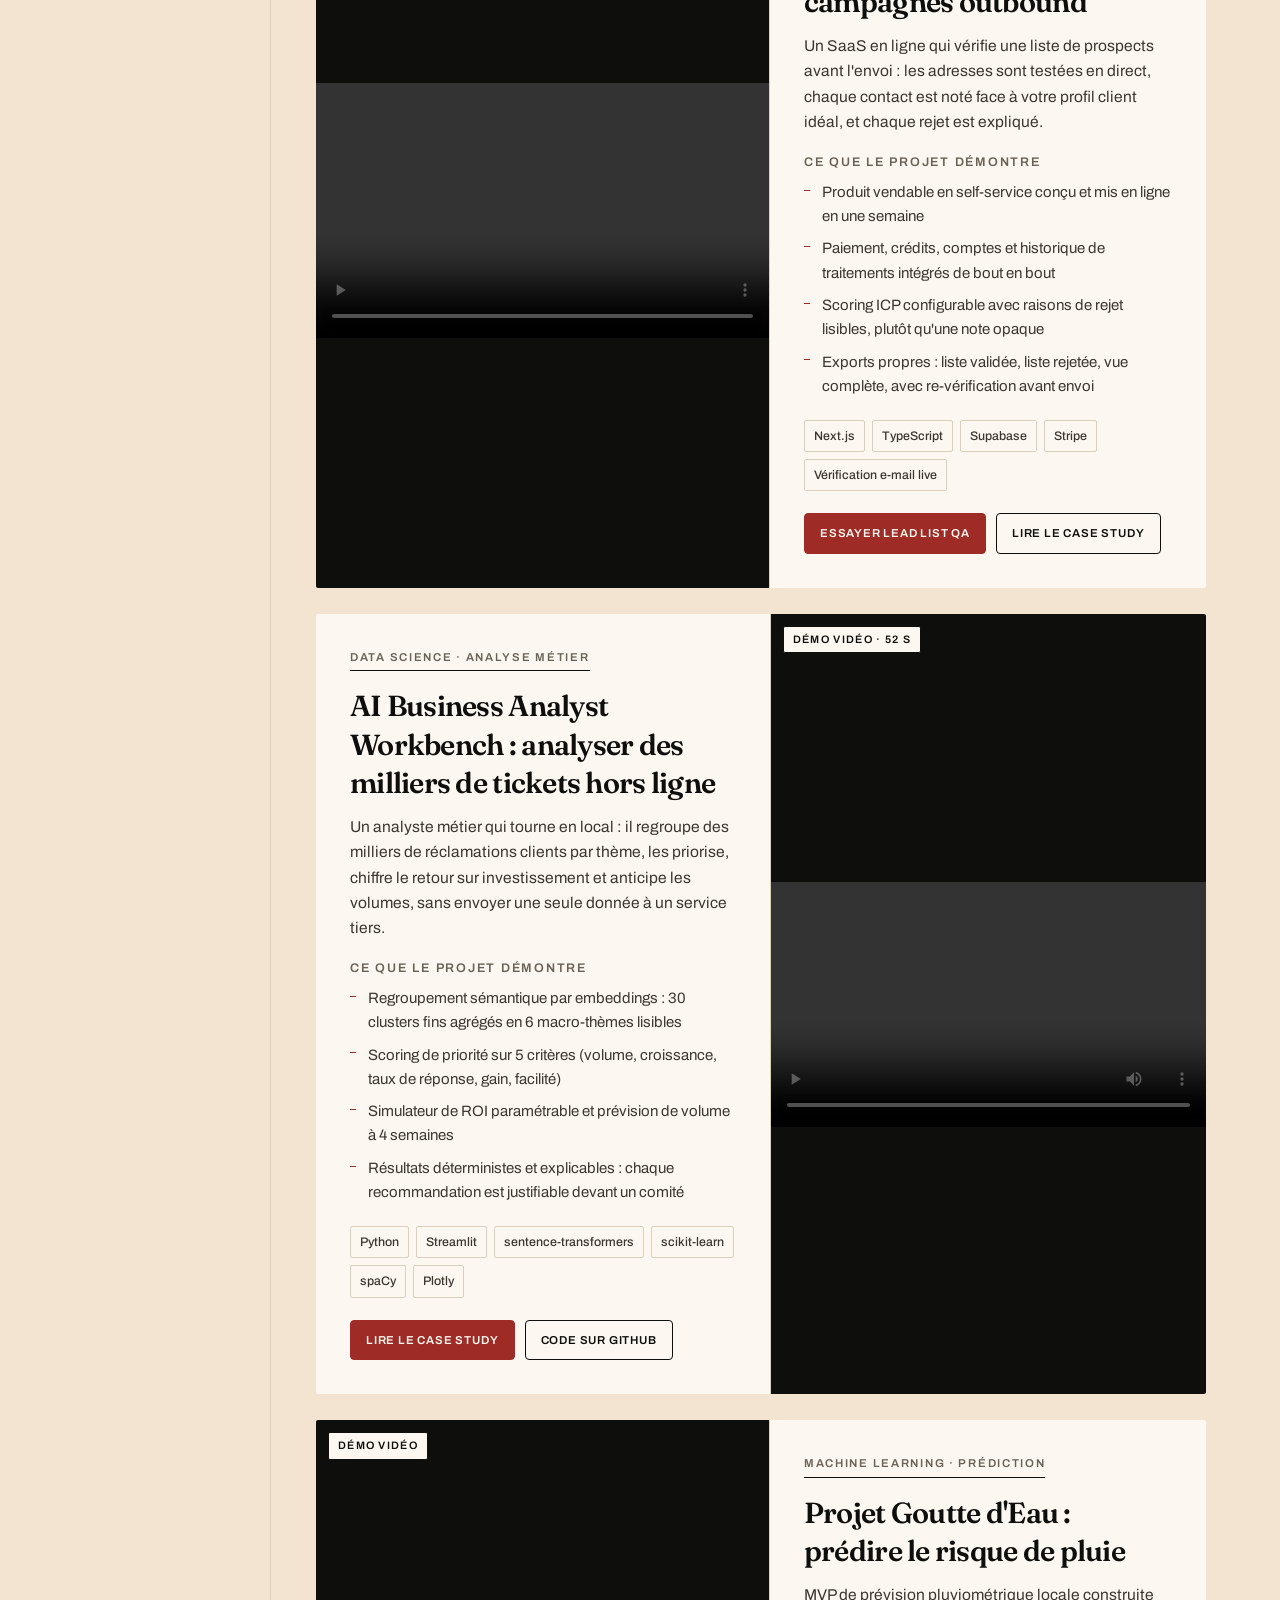
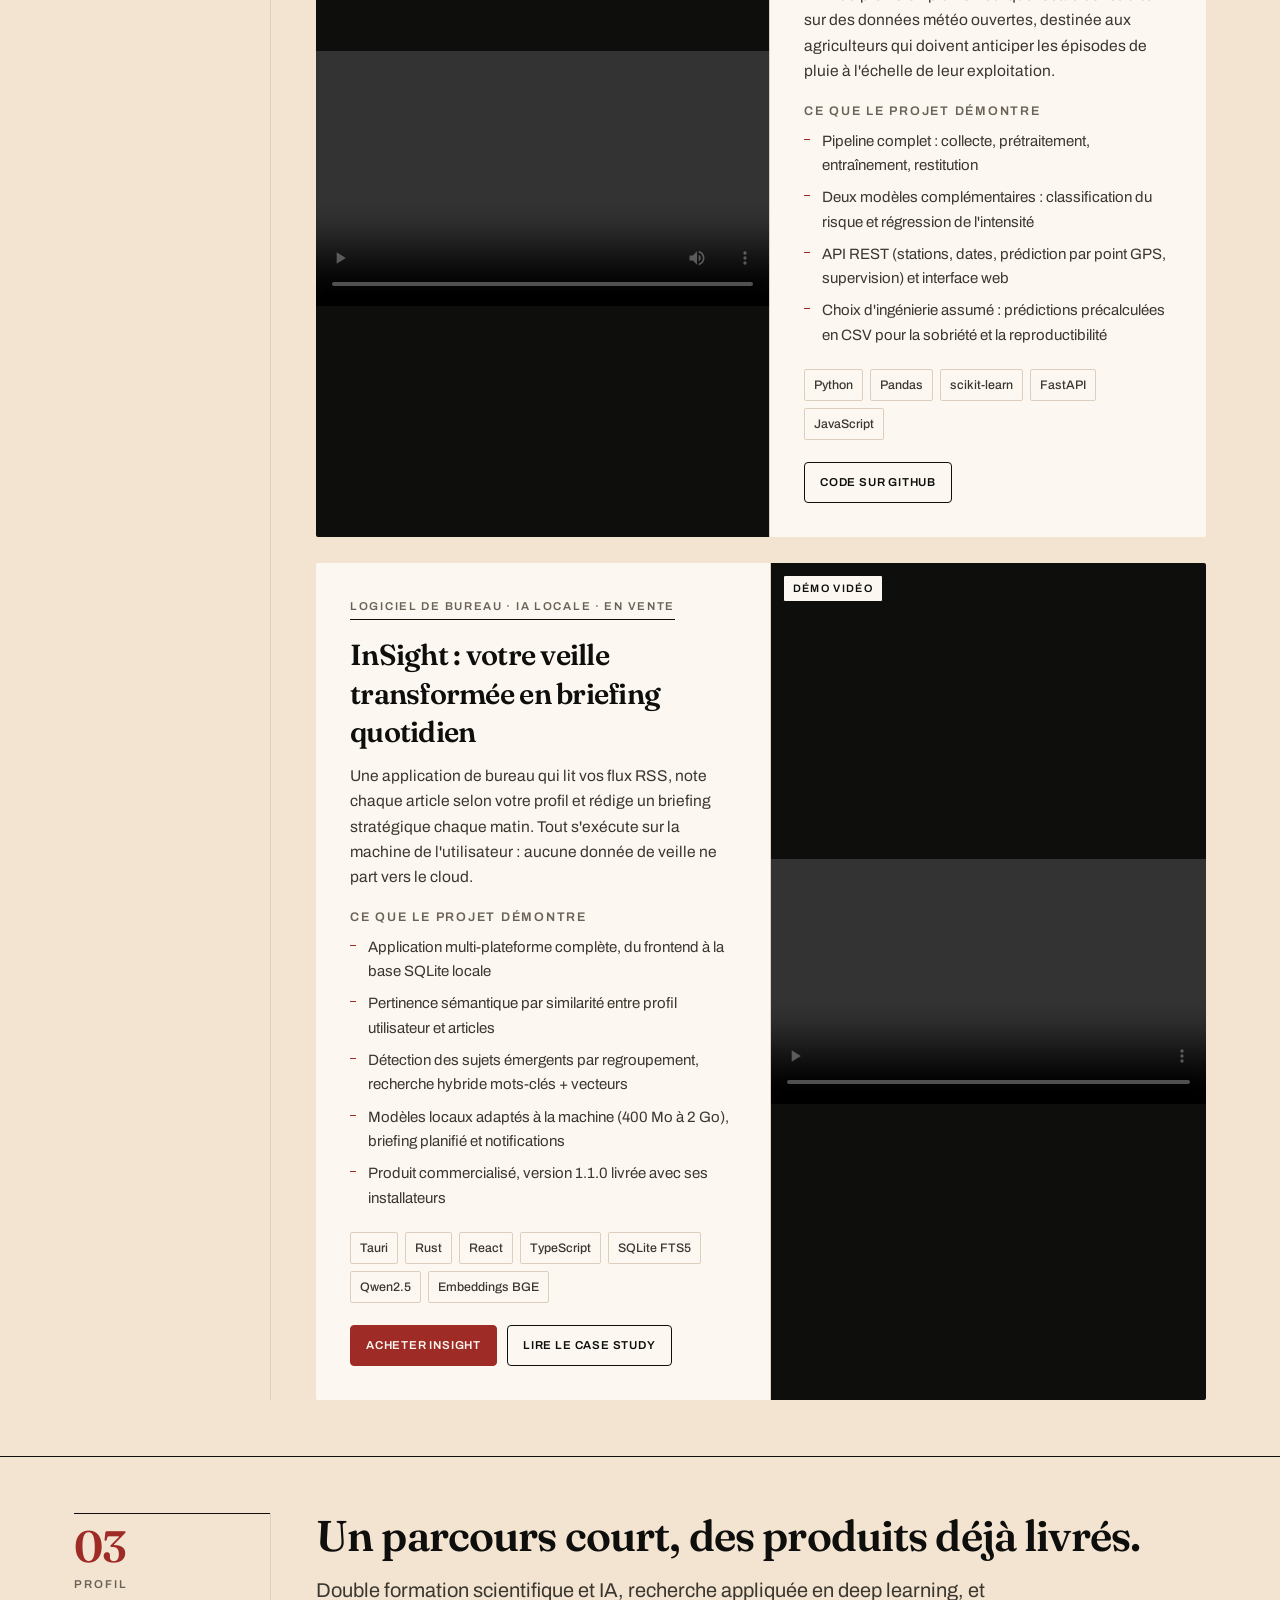
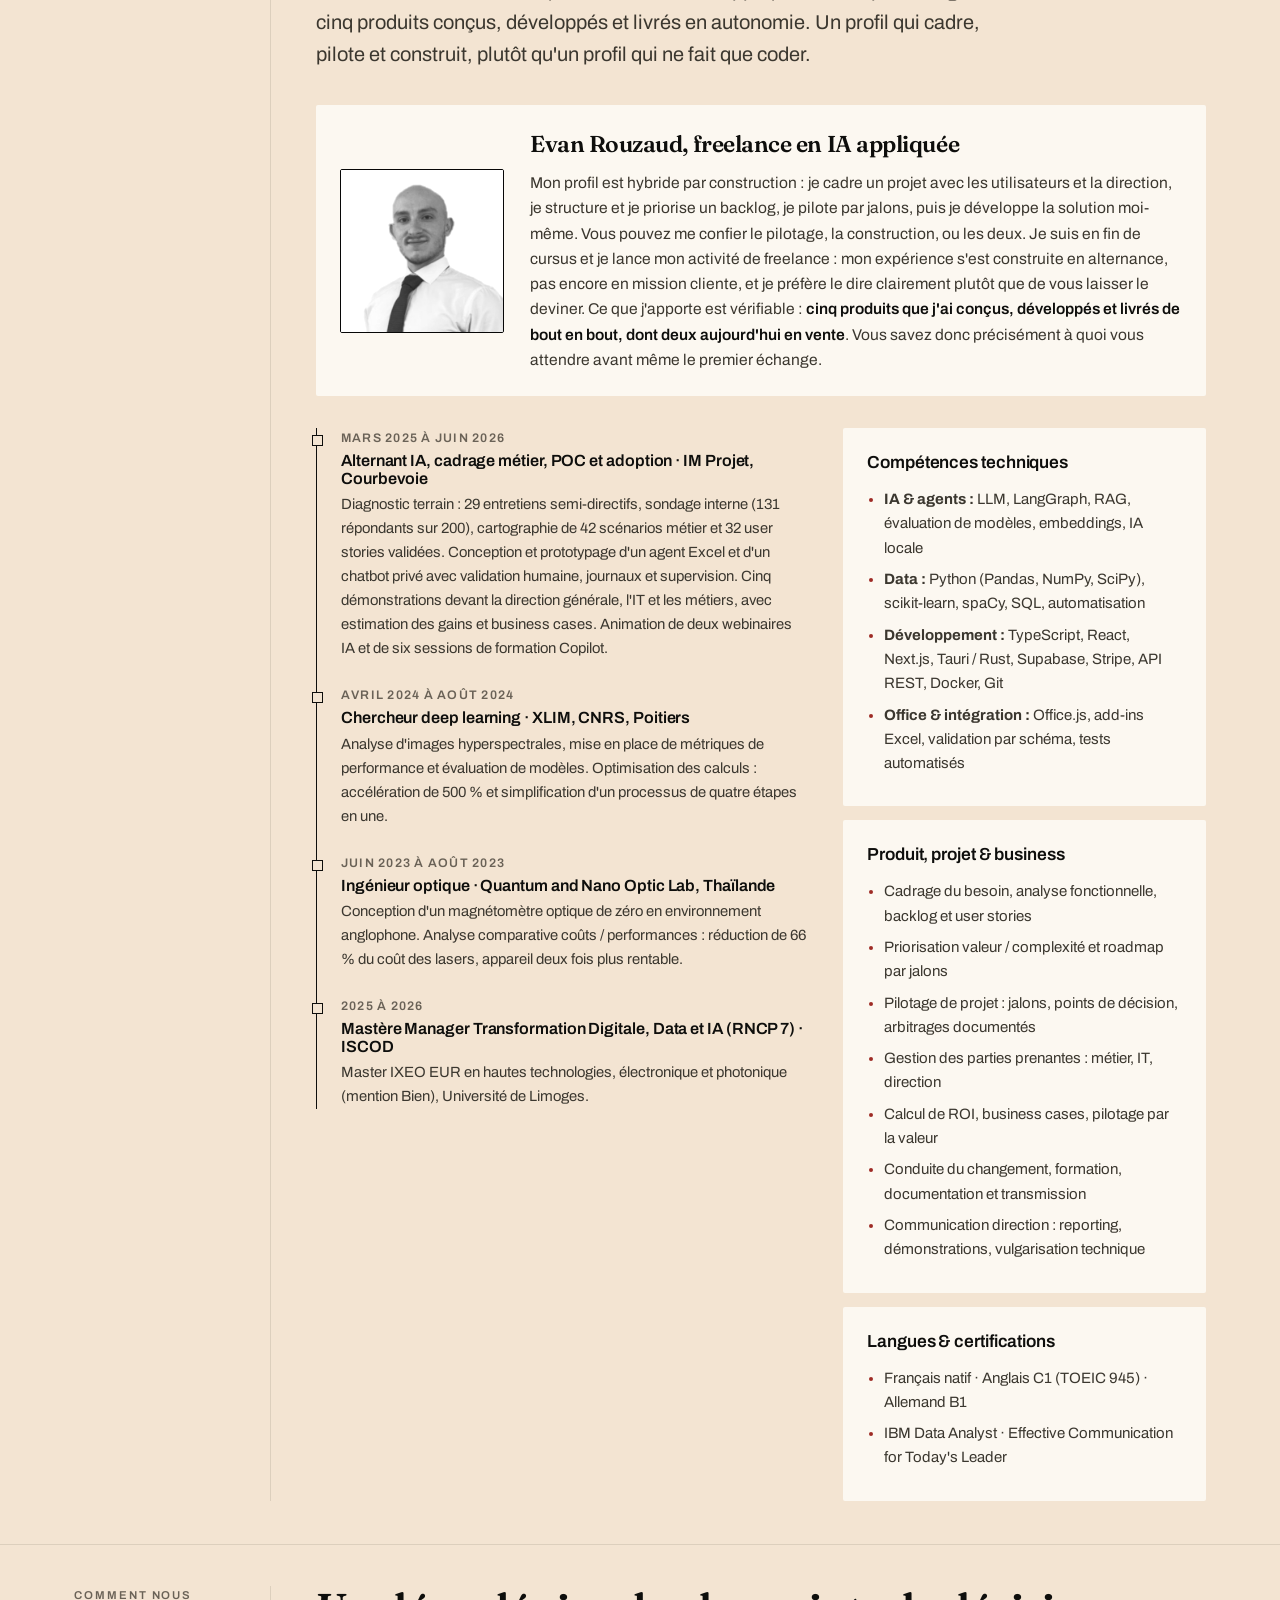
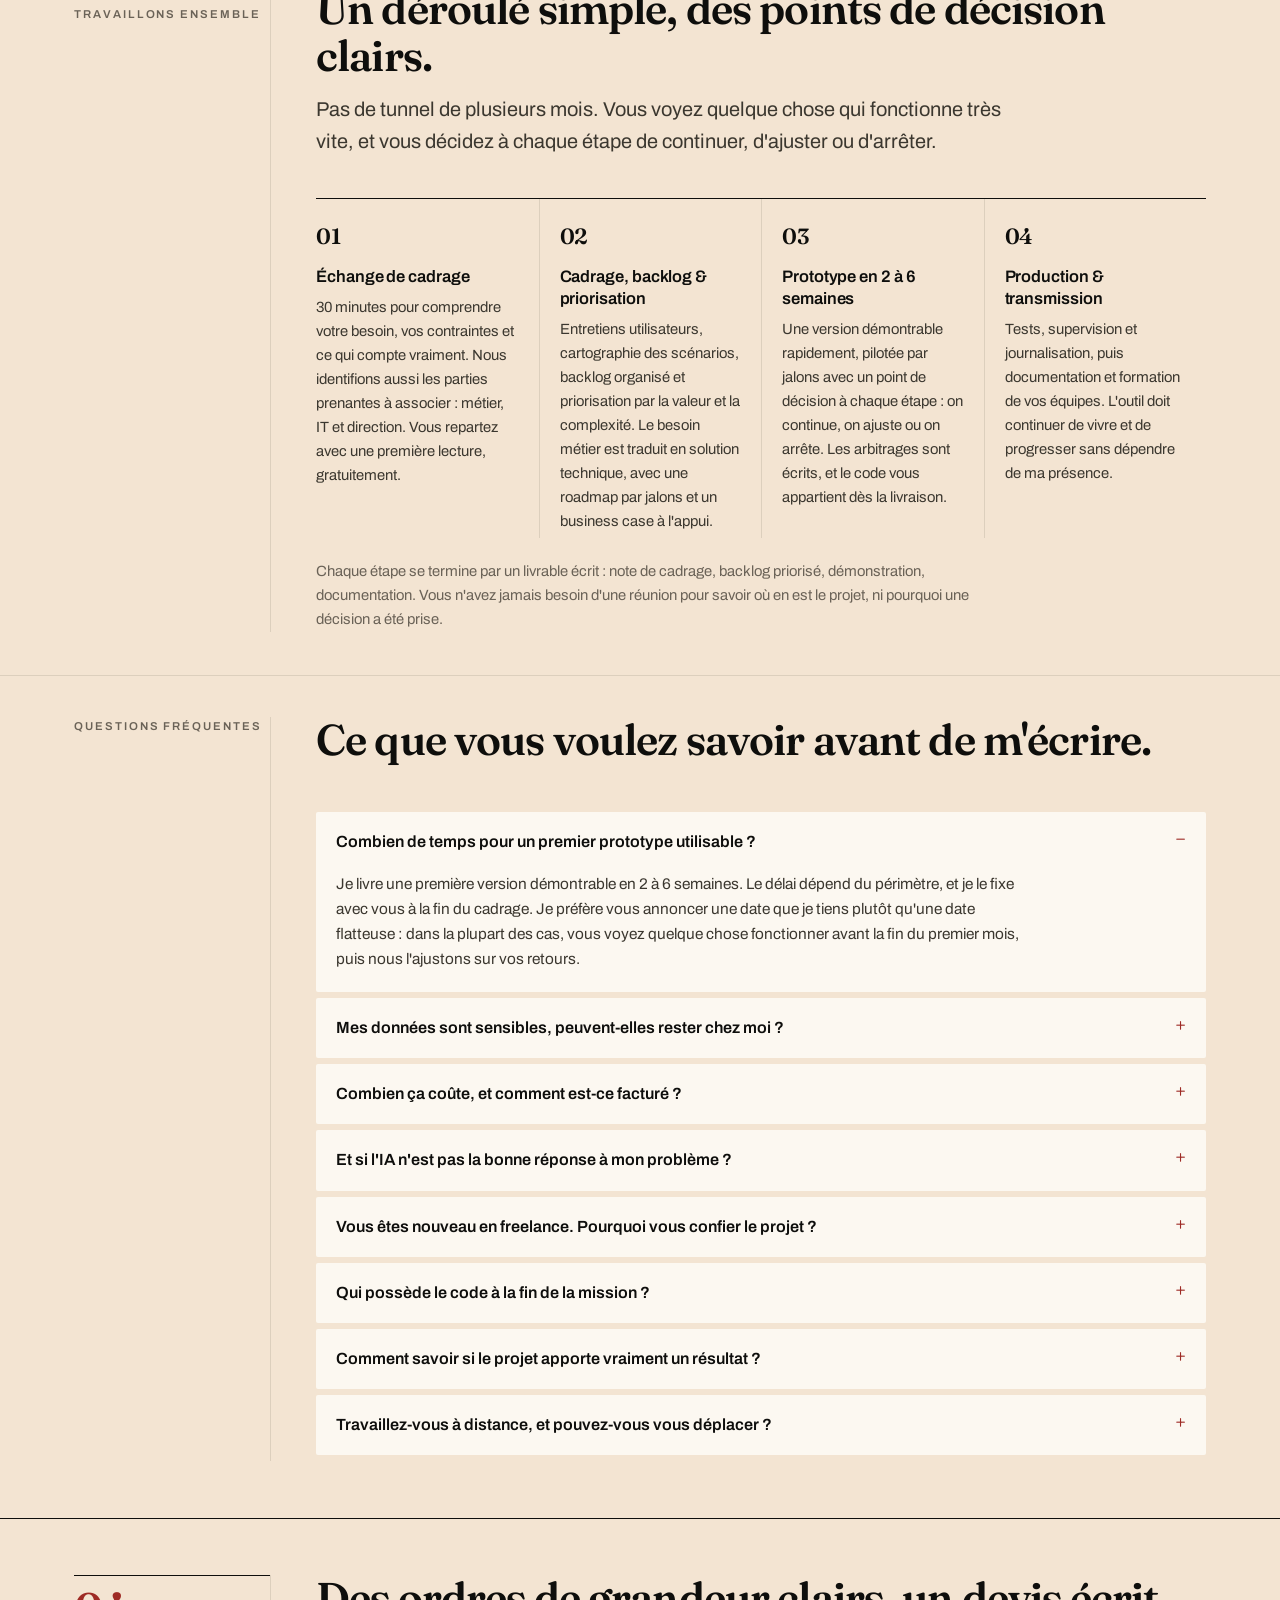
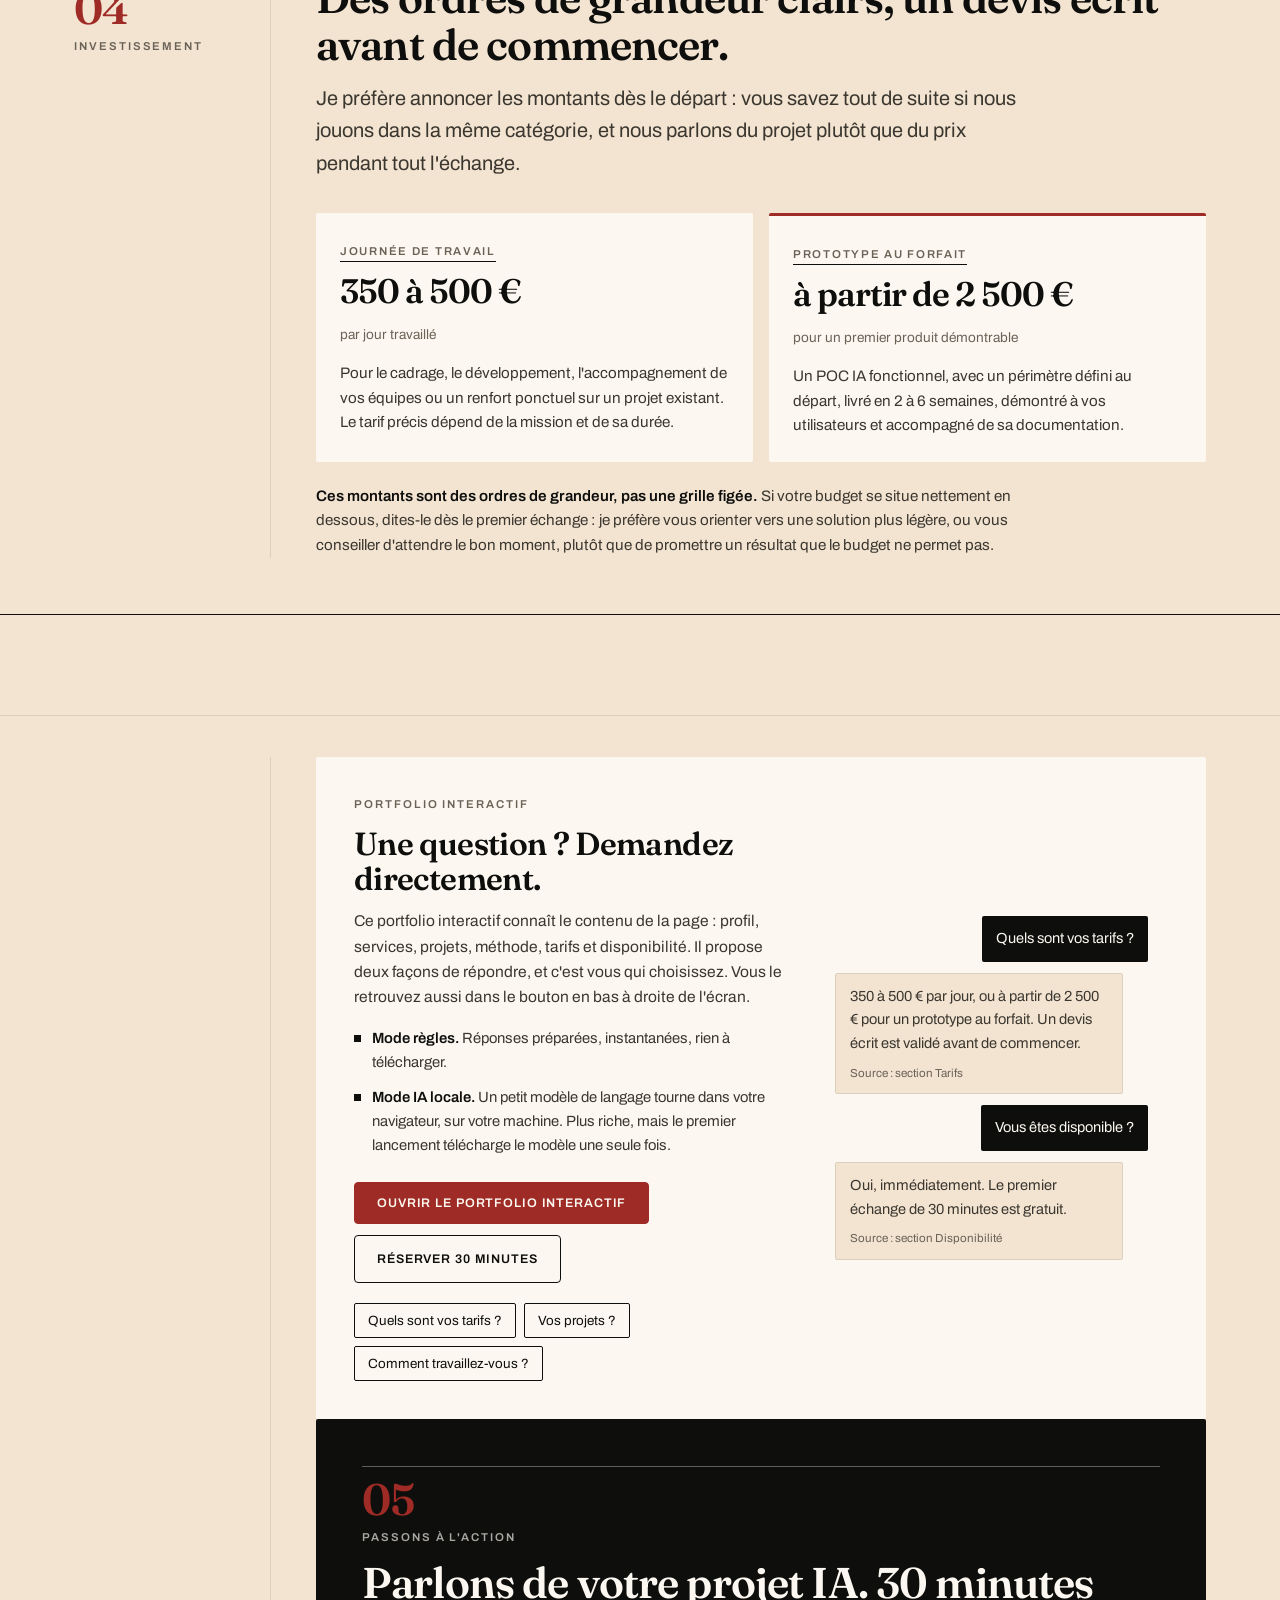
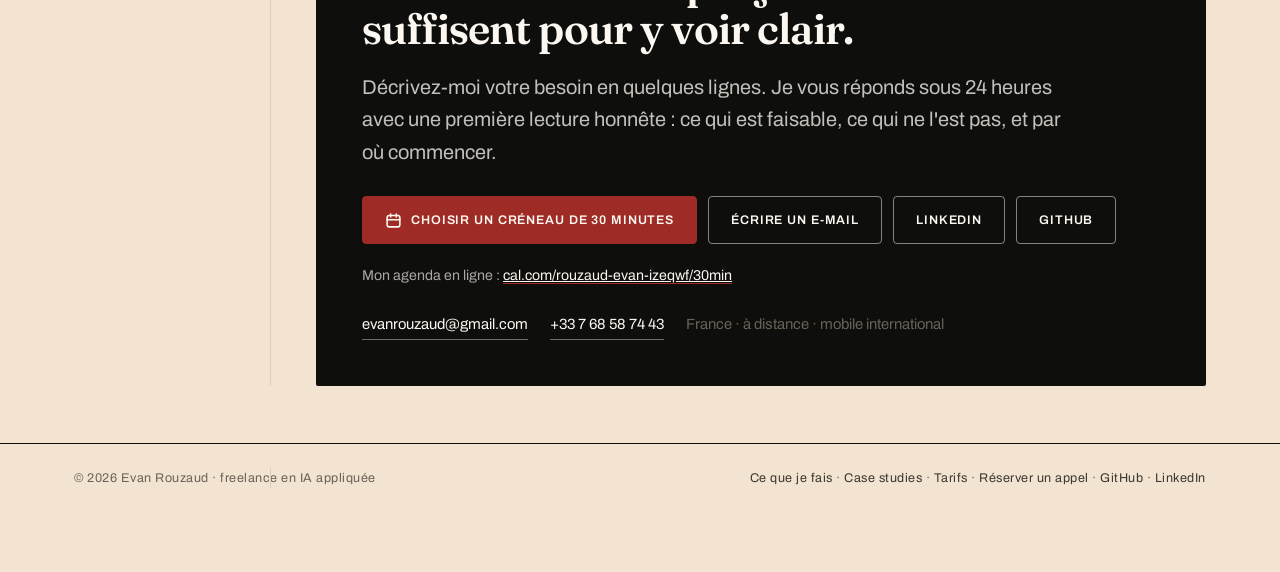
==== commit 442dd8ce: "Refonte visuelle editoriale des deux pages Reference : le Financial Times. Papier saumon, blocs de c" ====
--- a/index.html
+++ b/index.html
@@ -16,336 +16,314 @@
 <link rel="icon" href="data:image/svg+xml,<svg xmlns='http://www.w3.org/2000/svg' viewBox='0 0 100 100'><rect width='100' height='100' rx='22' fill='%230b1020'/><text y='68' x='50' text-anchor='middle' font-size='54' font-family='system-ui' font-weight='700' fill='%2360e6ff'>E</text></svg>">
 
 <style>
+/* =========================================================================
+   Portfolio IA, système éditorial
+   Référence : le Financial Times. Papier saumon, blocs de contenu en blanc
+   cassé chaud, marge de livre à gauche portant les numéros de section,
+   accent brique utilisé à trois endroits seulement.
+   Règle structurelle : angles droits, filets de 1 px entre les sections
+   majeures uniquement, marge verticale continue à gauche du contenu.
+   Palette : saumon #F3E4D2, blanc cassé #FCF8F1, encre #0E0E0C,
+   gris #6A6257, filets #DCCFBD, accent brique #9E2B25.
+   Typos : Fraunces (titres serif), Archivo (corps et micro-labels).
+   ========================================================================= */
 :root{
-  --bg:#05070d;
-  --bg-2:#0a0e1a;
-  --card:rgba(255,255,255,.035);
-  --card-hi:rgba(255,255,255,.06);
-  --line:rgba(255,255,255,.09);
-  --line-hi:rgba(255,255,255,.18);
-  --txt:#eaf0ff;
-  --muted:#9aa6c2;
-  --cyan:#5ee7ff;
-  --violet:#a78bfa;
-  --green:#5ff0a8;
-  --radius:18px;
-  --maxw:1120px;
+  --paper:#F3E4D2;
+  --panel:#FCF8F1;
+  --ink:#0E0E0C;
+  --ink-2:#3B372F;
+  --muted:#6A6257;
+  --rule:#DCCFBD;
+  --accent:#9E2B25;
+  --margin-w:196px;
+  --col-gap:46px;
+  --maxw:1180px;
+  --pad:24px;
+  --serif:"Fraunces",Georgia,"Times New Roman",serif;
+  --sans:"Archivo",-apple-system,BlinkMacSystemFont,"Segoe UI",Helvetica,Arial,sans-serif;
 }
 *{box-sizing:border-box}
 html{scroll-behavior:smooth}
 body{
-  margin:0;background:var(--bg);color:var(--txt);
-  font-family:"Inter",-apple-system,BlinkMacSystemFont,"Segoe UI",Roboto,Helvetica,Arial,sans-serif;
-  font-size:17px;line-height:1.65;-webkit-font-smoothing:antialiased;overflow-x:hidden;
-}
-body::before{
-  content:"";position:fixed;inset:0;z-index:-1;pointer-events:none;
-  background:
-    radial-gradient(700px 500px at 12% -5%, rgba(94,231,255,.16), transparent 65%),
-    radial-gradient(800px 600px at 92% 8%, rgba(167,139,250,.16), transparent 62%),
-    radial-gradient(900px 700px at 50% 105%, rgba(95,240,168,.08), transparent 60%),
-    linear-gradient(180deg,#05070d,#070a13 60%,#05070d);
-}
+  margin:0;background:var(--paper);color:var(--ink);
+  font-family:var(--sans);font-size:16.5px;line-height:1.62;
+  -webkit-font-smoothing:antialiased;overflow-x:hidden;counter-reset:sec
+}
+h1,h2,h3,h4{margin:0;line-height:1.08;letter-spacing:-.02em}
+h1{font-family:var(--serif);font-weight:600;font-size:clamp(38px,6.1vw,72px);letter-spacing:-.035em}
+h2{font-family:var(--serif);font-weight:600;font-size:clamp(27px,3.5vw,43px)}
+h3{font-family:var(--sans);font-weight:600;font-size:17.4px;line-height:1.32;letter-spacing:-.005em}
+h4{font-family:var(--sans);font-weight:600;font-size:12.5px;letter-spacing:.14em;text-transform:uppercase;color:var(--muted)}
+p{margin:0}
 a{color:inherit}
-.wrap{max-width:var(--maxw);margin:0 auto;padding:0 22px}
-h1,h2,h3,h4{line-height:1.15;margin:0;letter-spacing:-.02em}
-h2{font-size:clamp(28px,4vw,42px);font-weight:700}
-h3{font-size:21px;font-weight:650}
-p{margin:0}
-.eyebrow{
-  display:inline-flex;align-items:center;gap:8px;font-size:13px;font-weight:600;
-  letter-spacing:.14em;text-transform:uppercase;color:var(--cyan);
-}
-.eyebrow::before{content:"";width:26px;height:1px;background:linear-gradient(90deg,var(--cyan),transparent)}
 .muted{color:var(--muted)}
-.lead{font-size:clamp(17px,2vw,20px);color:var(--muted);max-width:62ch}
-
-/* ---------- nav ---------- */
-header{
-  position:sticky;top:0;z-index:50;backdrop-filter:blur(14px);
-  background:rgba(5,7,13,.72);border-bottom:1px solid transparent;transition:border-color .3s,background .3s;
-}
-header.scrolled{border-bottom-color:var(--line);background:rgba(5,7,13,.92)}
-.nav{display:flex;align-items:center;justify-content:space-between;gap:18px;height:72px;position:relative}
-.brand{display:flex;align-items:center;gap:11px;font-weight:700;letter-spacing:-.01em;text-decoration:none;font-size:16px;white-space:nowrap}
+.lead{font-size:clamp(17px,1.9vw,20px);color:var(--ink-2);max-width:64ch}
+:focus-visible{outline:2px solid var(--accent);outline-offset:2px}
+img,video{max-width:100%;display:block}
+
+/* ---------- masthead ---------- */
+header{position:sticky;top:0;z-index:50;background:var(--paper);border-bottom:1px solid var(--ink)}
+.nav{display:flex;align-items:center;justify-content:space-between;gap:20px;height:66px;position:relative}
+.brand{display:flex;align-items:center;gap:11px;font-family:var(--serif);font-weight:600;font-size:19.5px;letter-spacing:-.025em;text-decoration:none;white-space:nowrap}
 .brand .dot{
-  width:30px;height:30px;border-radius:9px;display:grid;place-items:center;font-size:15px;color:#04121a;
-  background:linear-gradient(135deg,var(--cyan),var(--violet));font-weight:800;flex:0 0 auto
-}
-.nav-links{display:flex;gap:21px;font-size:14.8px}
-.nav-links a{color:var(--muted);text-decoration:none;transition:color .2s}
-.nav-links a:hover{color:var(--txt)}
+  width:27px;height:27px;border-radius:2px;display:grid;place-items:center;flex:0 0 auto;
+  font-family:var(--serif);font-size:15px;font-weight:600;color:var(--panel);background:var(--ink)
+}
+.nav-links{display:flex;gap:23px;font-size:12.5px;font-weight:500;letter-spacing:.07em;text-transform:uppercase}
+.nav-links a{color:var(--ink-2);text-decoration:none;padding-bottom:3px;border-bottom:1px solid transparent;transition:border-color .18s,color .18s}
+.nav-links a:hover{border-bottom-color:var(--accent);color:var(--ink)}
 .nav-right{display:flex;align-items:center;gap:12px}
 .nav-cta{
-  padding:10px 18px;border-radius:999px;font-size:15px;font-weight:600;text-decoration:none;white-space:nowrap;
-  background:linear-gradient(135deg,var(--cyan),var(--violet));color:#04121a;
-}
-.nav-cta:hover{filter:brightness(1.08)}
+  padding:9px 16px;border-radius:4px;text-decoration:none;white-space:nowrap;
+  font-size:12px;font-weight:600;letter-spacing:.07em;text-transform:uppercase;
+  background:var(--accent);color:var(--panel);border:1px solid var(--accent)
+}
+.nav-cta:hover{background:var(--ink);border-color:var(--ink)}
 .burger{
-  display:none;width:42px;height:42px;border-radius:12px;border:1px solid var(--line-hi);
-  background:rgba(255,255,255,.03);cursor:pointer;padding:12px 10px;
-  flex-direction:column;justify-content:space-between;flex:0 0 auto
-}
-.burger span{display:block;height:2px;width:100%;background:var(--txt);border-radius:2px;transition:transform .25s,opacity .2s}
+  display:none;width:40px;height:40px;border-radius:4px;border:1px solid var(--ink);
+  background:transparent;cursor:pointer;padding:11px 9px;flex-direction:column;justify-content:space-between;flex:0 0 auto
+}
+.burger span{display:block;height:2px;width:100%;background:var(--ink);transition:transform .25s,opacity .2s}
 header.open .burger span:nth-child(1){transform:translateY(8px) rotate(45deg)}
 header.open .burger span:nth-child(2){opacity:0}
 header.open .burger span:nth-child(3){transform:translateY(-8px) rotate(-45deg)}
-/* ---------- menu déroulant Case studies ---------- */
+
+/* ---------- menu déroulant ---------- */
 .nav-drop{position:relative;display:flex;align-items:center}
-.nav-drop > a{display:inline-flex;align-items:center;gap:5px}
-.nav-drop > a::after{content:"▾";font-size:10px;opacity:.75}
+.nav-drop > a{display:inline-flex;align-items:center;gap:7px}
+.nav-drop > a::after{
+  content:"";width:5px;height:5px;border-right:1.5px solid currentColor;border-bottom:1.5px solid currentColor;
+  transform:rotate(45deg) translate(-1px,-1px)
+}
 .nav-drop-menu{
-  position:absolute;top:calc(100% + 14px);left:50%;z-index:60;
-  transform:translateX(-50%) translateY(-6px);
-  min-width:264px;padding:8px;border-radius:14px;display:flex;flex-direction:column;gap:2px;
-  background:rgba(8,11,20,.97);border:1px solid var(--line-hi);
-  box-shadow:0 22px 54px rgba(0,0,0,.55);backdrop-filter:blur(12px);
-  opacity:0;visibility:hidden;transition:opacity .18s ease,transform .18s ease,visibility .18s
-}
-.nav-drop:hover .nav-drop-menu,.nav-drop:focus-within .nav-drop-menu{opacity:1;visibility:visible;transform:translateX(-50%)}
+  position:absolute;top:calc(100% + 13px);left:0;z-index:60;min-width:286px;padding:6px;
+  display:flex;flex-direction:column;background:var(--panel);border:1px solid var(--ink);
+  opacity:0;visibility:hidden;transform:translateY(-4px);
+  transition:opacity .18s ease,transform .18s ease,visibility .18s
+}
+.nav-drop:hover .nav-drop-menu,.nav-drop:focus-within .nav-drop-menu{opacity:1;visibility:visible;transform:none}
 .nav-drop-menu a{
-  padding:10px 12px;border-radius:10px;text-decoration:none;color:var(--txt);
-  font-size:14.4px;font-weight:600;line-height:1.35;transition:background .18s
-}
-.nav-drop-menu a span{display:block;font-size:12.2px;font-weight:500;color:var(--muted)}
-.nav-drop-menu a:hover{background:var(--card-hi)}
-@media(max-width:1300px){
-  .nav-links{gap:15px;font-size:14px}
-}
-@media(max-width:1120px){
-  .burger{display:flex}
-  .nav-links{
-    display:none;position:absolute;top:72px;left:0;right:0;flex-direction:column;gap:0;
-    background:rgba(6,9,17,.98);backdrop-filter:blur(16px);font-size:17px;
-    border-top:1px solid var(--line);border-bottom:1px solid var(--line);
-    padding:6px 22px 18px;box-shadow:0 24px 50px rgba(0,0,0,.5)
-  }
-  header.open .nav-links{display:flex}
-  .nav-links a{padding:15px 0;border-bottom:1px solid rgba(255,255,255,.06)}
-  .nav-links a:last-child{border-bottom:0}
-  /* le sous-menu passe en liste, sans survol */
-  .nav-drop{display:block}
-  .nav-drop > a::after{display:none}
-  .nav-drop-menu{
-    position:static;transform:none;opacity:1;visibility:visible;min-width:0;
-    background:none;border:0;box-shadow:none;backdrop-filter:none;padding:0 0 6px 14px;
-    border-left:1px solid var(--line-hi)
-  }
-  .nav-drop-menu a{padding:9px 0;font-size:15px;font-weight:500}
-  .nav-drop-menu a span{display:none}
-}
-@media(max-width:560px){.nav-cta{display:none}}
-
-/* ---------- buttons ---------- */
+  padding:11px 13px;text-decoration:none;color:var(--ink);border-bottom:1px solid var(--rule);
+  font-size:14px;font-weight:600;letter-spacing:0;text-transform:none;line-height:1.35
+}
+.nav-drop-menu a:last-child{border-bottom:0}
+.nav-drop-menu a:hover{background:var(--paper)}
+.nav-drop-menu a span{display:block;margin-top:2px;font-size:12.4px;font-weight:400;color:var(--muted)}
+
+/* ---------- boutons ---------- */
 .btn{
-  display:inline-flex;align-items:center;gap:9px;padding:14px 26px;border-radius:999px;
-  font-weight:650;font-size:16px;text-decoration:none;border:1px solid transparent;cursor:pointer;
-  transition:transform .18s,filter .2s,background .2s,border-color .2s;font-family:inherit;
-}
-.btn:hover{transform:translateY(-2px)}
-.btn-primary{background:linear-gradient(135deg,var(--cyan),var(--violet));color:#04121a}
-.btn-primary:hover{filter:brightness(1.08)}
-.btn-ghost{border-color:var(--line-hi);color:var(--txt);background:rgba(255,255,255,.03)}
-.btn-ghost:hover{background:var(--card-hi);border-color:var(--cyan)}
-.btn-sm{padding:10px 18px;font-size:14.5px}
+  display:inline-flex;align-items:center;justify-content:center;gap:9px;
+  padding:13px 22px;border-radius:4px;border:1px solid transparent;cursor:pointer;
+  font-family:var(--sans);font-size:12.5px;font-weight:600;letter-spacing:.07em;text-transform:uppercase;
+  text-decoration:none;transition:background .18s,color .18s,border-color .18s
+}
+.btn-primary{background:var(--accent);color:var(--panel);border-color:var(--accent)}
+.btn-primary:hover{background:var(--ink);border-color:var(--ink)}
+.btn-ghost{background:transparent;color:var(--ink);border-color:var(--ink)}
+.btn-ghost:hover{background:var(--ink);color:var(--panel)}
+.btn-sm{padding:10px 15px;font-size:11.5px}
 .btn svg{flex:0 0 auto}
 
+/* ---------- marge de livre ---------- */
+.wrap{
+  max-width:var(--maxw);margin:0 auto;padding:0 var(--pad);position:relative;
+  display:grid;grid-template-columns:var(--margin-w) minmax(0,1fr);column-gap:var(--col-gap)
+}
+.wrap > *{grid-column:2;min-width:0}
+.wrap > .sec-head{grid-column:1 / -1;display:grid;grid-template-columns:var(--margin-w) minmax(0,1fr);column-gap:var(--col-gap)}
+.wrap > .sec-head > .eyebrow{grid-column:1;grid-row:1 / span 3;align-self:start}
+.wrap > .sec-head > *:not(.eyebrow){grid-column:2}
+.wrap::after{content:"";position:absolute;left:calc(var(--pad) + var(--margin-w));top:0;bottom:0;width:1px;background:var(--rule)}
+
+.eyebrow{
+  display:block;font-size:11.4px;font-weight:600;letter-spacing:.17em;text-transform:uppercase;
+  color:var(--muted);border-top:1px solid var(--ink);padding-top:10px
+}
+.eyebrow::before{
+  content:counter(sec,decimal-leading-zero);display:block;margin-bottom:7px;
+  font-family:var(--serif);font-size:44px;font-weight:600;line-height:1;
+  letter-spacing:-.03em;color:var(--accent);text-transform:none
+}
+.sec-head{margin-bottom:34px}
+.sec-head h2{margin-bottom:14px}
+.sec-head.center{margin-left:0;margin-right:0;text-align:left}
+.sub{border-top:1px solid var(--rule);margin-top:clamp(30px,3.4vw,46px);padding-top:clamp(28px,3.2vw,44px)}
+.sub .eyebrow{border-top:0;padding-top:0}
+.sub .eyebrow::before{content:none}
+
+section{padding:clamp(38px,4.4vw,62px) 0;position:relative}
+section:not(.hero){counter-increment:sec}
+section + section{border-top:1px solid var(--ink)}
+
 /* ---------- hero ---------- */
-.hero{position:relative;padding:clamp(14px,2vw,26px) 0 clamp(34px,4.5vw,56px)}
-.hero h1{font-size:clamp(33px,5.6vw,62px);font-weight:750;letter-spacing:-.035em;max-width:20ch}
-.hero h1 em{
-  font-style:normal;background:linear-gradient(120deg,var(--cyan),var(--violet));
-  -webkit-background-clip:text;background-clip:text;color:transparent
-}
-.hero .lead{margin:26px 0 0;font-size:clamp(17px,2.1vw,20.5px)}
-.hero-actions{display:flex;flex-wrap:wrap;gap:13px;margin-top:36px}
-.hero-note{margin-top:18px;font-size:14.5px;color:var(--muted)}
-.hero-note a{color:var(--cyan);text-decoration:none;border-bottom:1px solid rgba(94,231,255,.35)}
-.hero-note a:hover{border-color:var(--cyan)}
-
-/* ---------- kpi ---------- */
+.hero{padding:clamp(26px,3.2vw,46px) 0 clamp(30px,3.4vw,46px)}
+.hero .wrap{grid-template-columns:var(--margin-w) minmax(0,1fr)}
+.hero h1{max-width:24ch}
+.hero .lead{margin-top:24px}
+.hero-actions{display:flex;flex-wrap:wrap;gap:12px;margin-top:30px}
+.hero-note{margin-top:20px;font-size:14.4px;color:var(--muted);max-width:70ch}
+.hero-note a{color:var(--ink);border-bottom:1px solid var(--accent);padding-bottom:1px}
+.hero-note a:hover{color:var(--accent)}
 .kpis{
-  display:grid;grid-template-columns:repeat(4,1fr);gap:1px;margin-top:clamp(32px,4vw,50px);
-  border:1px solid var(--line);border-radius:var(--radius);overflow:hidden;background:var(--line)
-}
-.kpi{background:var(--bg-2);padding:24px 22px}
-.kpi b{display:block;font-size:clamp(26px,3.4vw,36px);font-weight:750;letter-spacing:-.03em;
-  background:linear-gradient(135deg,#fff,#9fc6ff);-webkit-background-clip:text;background-clip:text;color:transparent}
-.kpi span{display:block;margin-top:7px;font-size:14px;color:var(--muted);line-height:1.45}
-@media(max-width:880px){.kpis{grid-template-columns:repeat(2,1fr)}}
-@media(max-width:430px){.kpis{grid-template-columns:1fr}}
-
-/* ---------- sections ---------- */
-section{padding:clamp(40px,5vw,68px) 0;position:relative}
-/* sous-bloc regroupé dans une section : même rythme vertical, un cran plus serré */
-.sub{padding-top:clamp(34px,4.4vw,58px)}
-/* les ancres ne doivent pas se cacher sous la barre collante */
-#services,#pourqui,#projets,#profil,#methode,#faq,#tarifs,#assistant,#contact{scroll-margin-top:88px}
-.sec-head{max-width:70ch;margin-bottom:32px}
-.sec-head h2{margin:16px 0 14px}
-.sec-head.center{margin-left:auto;margin-right:auto;text-align:center}
-.sec-head.center .eyebrow{justify-content:center}
-
-/* ---------- cards ---------- */
-.grid{display:grid;gap:18px}
+  display:grid;grid-template-columns:repeat(4,1fr);margin-top:clamp(30px,3.4vw,46px);
+  background:var(--panel);border-top:1px solid var(--ink);border-bottom:1px solid var(--ink)
+}
+.kpi{padding:22px 20px;border-left:1px solid var(--rule)}
+.kpi:first-child{border-left:0}
+.kpi b{display:block;font-family:var(--serif);font-size:clamp(28px,3.4vw,42px);font-weight:600;letter-spacing:-.035em}
+.kpi span{display:block;margin-top:7px;font-size:13.4px;color:var(--muted);line-height:1.45}
+
+/* ---------- grilles et blocs ---------- */
+.grid{display:grid;gap:16px}
 .g-3{grid-template-columns:repeat(3,1fr)}
 .g-2{grid-template-columns:repeat(2,1fr)}
-@media(max-width:960px){.g-3{grid-template-columns:repeat(2,1fr)}}
-@media(max-width:760px){.g-3,.g-2{grid-template-columns:1fr}}
-.card{
-  background:var(--card);border:1px solid var(--line);border-radius:var(--radius);padding:26px;
-  transition:transform .25s,border-color .25s,background .25s;position:relative;overflow:hidden
-}
-.card:hover{transform:translateY(-4px);border-color:var(--line-hi);background:var(--card-hi)}
-.card h3{margin-bottom:11px}
-.card p{color:var(--muted);font-size:15.5px}
-.icon{
-  width:42px;height:42px;border-radius:12px;display:grid;place-items:center;margin-bottom:16px;
-  font-size:20px;background:rgba(94,231,255,.1);border:1px solid rgba(94,231,255,.22)
-}
-.card ul{margin:14px 0 0;padding-left:19px;color:var(--muted);font-size:15px}
+.card,.who,.price,.panel,.step,.assistant-visual{background:var(--panel);border-radius:2px;padding:24px}
+.card h3{margin-bottom:10px}
+.card p{color:var(--ink-2);font-size:15.4px}
+.card ul{margin:13px 0 0;padding-left:17px;color:var(--muted);font-size:14.8px}
 .card ul li{margin:6px 0}
-.card ul li::marker{color:var(--cyan)}
-
-/* ---------- audience ---------- */
-.who{border:1px solid var(--line);border-radius:var(--radius);padding:26px;background:var(--card);transition:transform .25s,border-color .25s,background .25s}
-.who:hover{transform:translateY(-4px);border-color:var(--line-hi);background:var(--card-hi)}
-.who h3{font-size:18px;margin-bottom:10px;display:flex;align-items:center;gap:10px}
-.who p{color:var(--muted);font-size:15.4px}
-
-/* ---------- projects ---------- */
+.card ul li::marker{color:var(--accent)}
+.icon{width:30px;height:30px;display:grid;place-items:center;margin-bottom:16px;color:var(--ink)}
+.icon svg{width:24px;height:24px}
+.who h3{display:flex;align-items:flex-start;gap:10px}
+.who h3 svg{width:20px;height:20px;flex:0 0 auto;margin-top:2px;color:var(--ink)}
+.who p{color:var(--ink-2);font-size:15.2px}
+.grid + .grid,.grid{margin-top:0}
+
+/* ---------- projets ---------- */
 .project{
-  border:1px solid var(--line);border-radius:22px;overflow:hidden;background:var(--card);
-  display:grid;grid-template-columns:1.02fr .98fr;transition:border-color .25s
-}
-.project:hover{border-color:var(--line-hi)}
+  background:var(--panel);border-radius:2px;overflow:hidden;
+  display:grid;grid-template-columns:1.02fr .98fr
+}
 .project:nth-child(even) .pj-media{order:-1}
-@media(max-width:880px){.project{grid-template-columns:1fr}.project:nth-child(even) .pj-media{order:0}}
-.pj-body{padding:clamp(24px,3.4vw,38px);display:flex;flex-direction:column}
+.project:nth-child(even) .pj-media{border-left:0;border-right:1px solid var(--rule)}
+.pj-body{padding:clamp(22px,2.8vw,34px);display:flex;flex-direction:column}
 .pj-tag{
-  align-self:flex-start;font-size:12px;font-weight:650;letter-spacing:.1em;text-transform:uppercase;
-  padding:6px 12px;border-radius:999px;border:1px solid var(--line-hi);color:var(--muted);margin-bottom:18px
-}
-.pj-body h3{font-size:clamp(22px,2.6vw,28px);margin-bottom:12px}
-.pj-body>p{color:var(--muted);font-size:15.8px}
-.pj-block{margin-top:24px}
-.pj-block h4{font-size:13px;letter-spacing:.13em;text-transform:uppercase;color:var(--cyan);margin-bottom:11px}
-.pj-facts{margin:0;padding:0;list-style:none;display:flex;flex-direction:column;gap:9px}
-.pj-facts li{position:relative;padding-left:19px;font-size:15.2px;color:#cdd7ee}
-.pj-facts li::before{content:"";position:absolute;left:0;top:.62em;width:7px;height:7px;border-radius:50%;
-  background:linear-gradient(135deg,var(--cyan),var(--violet))}
-.stack{display:flex;flex-wrap:wrap;gap:7px;margin-top:auto;padding-top:26px}
+  align-self:flex-start;margin-bottom:16px;padding:0 0 4px;border-bottom:1px solid var(--ink);
+  font-size:11.4px;font-weight:600;letter-spacing:.15em;text-transform:uppercase;color:var(--muted);border-radius:0
+}
+.pj-body h3{font-family:var(--serif);font-weight:600;font-size:clamp(22px,2.4vw,29px);letter-spacing:-.025em;margin-bottom:12px}
+.pj-body>p{color:var(--ink-2);font-size:15.6px}
+.pj-block{margin-top:22px}
+.pj-block h4{margin-bottom:10px}
+.pj-facts{margin:0;padding:0;list-style:none;display:flex;flex-direction:column;gap:8px}
+.pj-facts li{position:relative;padding-left:18px;font-size:15px;color:var(--ink-2)}
+.pj-facts li::before{content:"";position:absolute;left:0;top:.66em;width:6px;height:1px;background:var(--accent)}
+.stack{display:flex;flex-wrap:wrap;gap:7px;margin-top:auto;padding-top:22px}
 .chip{
-  font-size:12.8px;padding:5px 11px;border-radius:8px;color:#c6d2ec;
-  background:rgba(255,255,255,.045);border:1px solid var(--line);font-weight:500
-}
-.pj-actions{display:flex;flex-wrap:wrap;gap:11px;margin-top:24px}
-.pj-media{
-  position:relative;min-height:290px;border-left:1px solid var(--line);background:#070a12;
-  display:flex;align-items:center;justify-content:center
-}
-@media(max-width:880px){.pj-media{border-left:0;border-top:1px solid var(--line);min-height:0}}
-.pj-video{width:100%;aspect-ratio:16/9;object-fit:contain;background:#04060c;display:block}
+  padding:5px 9px;border-radius:2px;border:1px solid var(--rule);background:transparent;
+  font-size:12.4px;font-weight:500;color:var(--ink-2)
+}
+.pj-actions{display:flex;flex-wrap:wrap;gap:10px;margin-top:22px}
+.pj-media{position:relative;min-height:280px;display:flex;align-items:center;justify-content:center;border-left:1px solid var(--rule);background:var(--ink)}
+.pj-video{width:100%;aspect-ratio:16/9;object-fit:contain;background:var(--ink)}
 .media-badge{
-  position:absolute;top:14px;left:14px;z-index:2;font-size:11.5px;font-weight:650;letter-spacing:.08em;
-  text-transform:uppercase;color:var(--muted);border:1px solid var(--line);border-radius:999px;
-  padding:5px 11px;background:rgba(5,7,13,.72);backdrop-filter:blur(6px)
-}
-/* ---------- steps ---------- */
-.steps{counter-reset:s;display:grid;gap:16px;grid-template-columns:repeat(4,1fr)}
-@media(max-width:960px){.steps{grid-template-columns:repeat(2,1fr)}}
-@media(max-width:600px){.steps{grid-template-columns:1fr}}
-.step{
-  border:1px solid var(--line);border-radius:var(--radius);padding:24px;background:var(--card);position:relative
-}
+  position:absolute;top:12px;left:12px;z-index:2;padding:4px 9px;border-radius:2px;
+  background:var(--panel);color:var(--ink);font-size:10.8px;font-weight:600;letter-spacing:.12em;text-transform:uppercase;
+  border:1px solid var(--ink)
+}
+
+/* ---------- méthode ---------- */
+.steps{counter-reset:s;display:grid;grid-template-columns:repeat(4,1fr);border-top:1px solid var(--ink);margin-top:6px}
+.step{padding:20px 20px 4px;border-left:1px solid var(--rule);background:transparent;border-radius:0}
+.step:first-child{border-left:0;padding-left:0}
 .step::before{
-  counter-increment:s;content:"0" counter(s);display:block;font-size:13px;font-weight:700;letter-spacing:.1em;
-  color:var(--cyan);margin-bottom:14px
-}
-.step h3{font-size:17.5px;margin-bottom:9px}
-.step p{color:var(--muted);font-size:15px}
-.steps-note{margin-top:22px;color:var(--muted);font-size:15.4px;max-width:84ch}
-
-/* ---------- profile ---------- */
-.profile-head{display:flex;align-items:center;gap:28px;flex-wrap:wrap;margin-bottom:34px}
-.avatar{
-  width:168px;height:168px;border-radius:50%;object-fit:cover;background:#fff;display:block;flex:0 0 auto;
-  box-shadow:0 0 0 1px rgba(255,255,255,.2),0 0 0 10px rgba(94,231,255,.07),0 18px 40px rgba(0,0,0,.5)
-}
-.profile-intro{flex:1 1 320px;min-width:280px}
-.profile-intro h3{font-size:clamp(19px,2.3vw,23px);margin-bottom:12px}
-.profile-intro p{color:var(--muted);font-size:15.8px}
-.profile-intro p strong{color:var(--txt);font-weight:600}
-@media(max-width:560px){.avatar{width:132px;height:132px}.profile-head{gap:22px}}
-.about{display:grid;grid-template-columns:1.15fr .85fr;gap:44px;align-items:start}
-@media(max-width:900px){.about{grid-template-columns:1fr;gap:34px}}
-.timeline{border-left:1px solid var(--line);padding-left:26px;display:flex;flex-direction:column;gap:26px}
+  counter-increment:s;content:counter(s,decimal-leading-zero);display:block;margin-bottom:12px;
+  font-family:var(--serif);font-size:22px;font-weight:600;letter-spacing:-.02em;color:var(--ink)
+}
+.step h3{font-size:16.6px;margin-bottom:8px}
+.step p{color:var(--ink-2);font-size:14.8px}
+.steps-note{margin-top:22px;color:var(--muted);font-size:14.8px;max-width:84ch}
+
+/* ---------- profil ---------- */
+.profile-head{display:flex;align-items:center;gap:26px;flex-wrap:wrap;margin-bottom:32px;background:var(--panel);border-radius:2px;padding:24px}
+.avatar{width:164px;height:164px;border-radius:2px;border:1px solid var(--ink);object-fit:cover;background:var(--paper);filter:grayscale(1) contrast(1.06);flex:0 0 auto}
+.profile-intro{flex:1 1 320px;min-width:260px}
+.profile-intro h3{font-family:var(--serif);font-weight:600;font-size:clamp(19px,2.2vw,23px);letter-spacing:-.02em;margin-bottom:11px}
+.profile-intro p{color:var(--ink-2);font-size:15.6px}
+.profile-intro p strong{color:var(--ink);font-weight:600}
+.about{display:grid;grid-template-columns:1.15fr .85fr;gap:36px;align-items:start}
+.timeline{border-left:1px solid var(--ink);padding-left:24px;display:flex;flex-direction:column;gap:24px}
 .tl-item{position:relative}
-.tl-item::before{
-  content:"";position:absolute;left:-31px;top:8px;width:9px;height:9px;border-radius:50%;
-  background:var(--bg);border:2px solid var(--cyan)
-}
-.tl-item h4{font-size:16.5px}
-.tl-item span{font-size:13.5px;color:var(--cyan);font-weight:600}
-.tl-item p{color:var(--muted);font-size:15px;margin-top:5px}
-.panel{border:1px solid var(--line);border-radius:var(--radius);padding:26px;background:var(--card)}
-.panel + .panel{margin-top:18px}
-.panel h3{font-size:17px;margin-bottom:14px}
-.panel ul{margin:0;padding-left:18px;color:var(--muted);font-size:15.2px}
+.tl-item::before{content:"";position:absolute;left:-29px;top:7px;width:9px;height:9px;background:var(--paper);border:1.5px solid var(--ink)}
+.tl-item h4{font-family:var(--sans);font-size:16.2px;font-weight:600;letter-spacing:-.005em;text-transform:none;color:var(--ink)}
+.tl-item span{display:block;margin-bottom:4px;font-size:12.4px;font-weight:600;letter-spacing:.1em;text-transform:uppercase;color:var(--muted)}
+.tl-item p{color:var(--ink-2);font-size:14.8px;margin-top:6px}
+.panel ul{margin:0;padding-left:17px;color:var(--ink-2);font-size:15px}
 .panel li{margin:7px 0}
-.panel li::marker{color:var(--violet)}
-
-/* ---------- pricing ---------- */
-.price{border:1px solid var(--line);border-radius:var(--radius);padding:28px;background:var(--card)}
-.price.featured{border-color:rgba(94,231,255,.34);background:linear-gradient(180deg,rgba(94,231,255,.06),rgba(255,255,255,.03))}
-.price .pj-tag{margin-bottom:18px}
-.price b{
-  display:block;font-size:clamp(26px,3.2vw,34px);font-weight:750;letter-spacing:-.03em;
-  background:linear-gradient(135deg,#fff,#9fc6ff);-webkit-background-clip:text;background-clip:text;color:transparent
-}
-.price .unit{display:block;margin-top:6px;font-size:14.5px;color:var(--muted)}
-.price p{margin-top:16px;color:var(--muted);font-size:15.4px}
-.price-note{margin-top:22px;color:var(--muted);font-size:15.4px;max-width:84ch}
-.price-note strong{color:var(--txt);font-weight:600}
-
-/* ---------- faq ---------- */
-.faq{max-width:840px;margin:0 auto}
-details{border:1px solid var(--line);border-radius:14px;background:var(--card);margin-bottom:12px;overflow:hidden}
-details[open]{border-color:var(--line-hi);background:var(--card-hi)}
+.panel li::marker{color:var(--accent)}
+.panel h3{margin-bottom:12px}
+.panel + .panel{margin-top:14px}
+
+/* ---------- tarifs ---------- */
+.price .pj-tag{margin-bottom:16px}
+.price b{display:block;font-family:var(--serif);font-size:clamp(26px,3vw,34px);font-weight:600;letter-spacing:-.03em}
+.price .unit{display:block;margin-top:5px;font-size:13.6px;color:var(--muted)}
+.price p{margin-top:15px;color:var(--ink-2);font-size:15.2px}
+.price.featured{border-top:3px solid var(--accent)}
+.price-note{margin-top:22px;color:var(--ink-2);font-size:15.2px;max-width:84ch}
+.price-note strong{color:var(--ink);font-weight:600}
+
+/* ---------- questions fréquentes ---------- */
+.faq{max-width:none}
+details{background:var(--panel);border-radius:2px;margin-bottom:6px}
 summary{
-  cursor:pointer;padding:20px 24px;font-weight:600;font-size:16.5px;list-style:none;
-  display:flex;justify-content:space-between;align-items:center;gap:18px
+  cursor:pointer;list-style:none;display:flex;justify-content:space-between;align-items:flex-start;gap:20px;
+  padding:17px 20px;font-size:16.2px;font-weight:600
 }
 summary::-webkit-details-marker{display:none}
-summary::after{content:"+";font-size:22px;color:var(--cyan);font-weight:400;transition:transform .25s}
-details[open] summary::after{transform:rotate(45deg)}
-details p{padding:0 24px 22px;color:var(--muted);font-size:15.5px}
-
-/* ---------- cta ---------- */
+summary::after{content:"+";font-family:var(--serif);font-size:20px;line-height:1;color:var(--accent)}
+details[open] summary::after{content:"\2212"}
+details p{padding:0 20px 20px;color:var(--ink-2);font-size:15.4px;max-width:82ch}
+
+/* ---------- assistant intégré ---------- */
+.assistant{display:grid;grid-template-columns:1.1fr .9fr;gap:30px;align-items:center;background:var(--panel);border-radius:2px;padding:clamp(24px,3vw,38px)}
+.assistant h2{font-size:clamp(23px,2.8vw,32px);margin:14px 0 12px}
+.assistant p{color:var(--ink-2);font-size:15.6px}
+.assistant .eyebrow{margin-bottom:0}
+.assistant-modes{display:flex;flex-direction:column;gap:11px;margin-top:18px}
+.assistant-mode{display:flex;gap:11px;align-items:flex-start;font-size:14.8px;color:var(--ink-2)}
+.assistant-mode b{color:var(--ink);font-weight:600}
+.assistant-mode .dot{width:7px;height:7px;margin-top:8px;flex:0 0 auto;background:var(--ink)}
+.assistant-actions{display:flex;flex-wrap:wrap;gap:11px;margin-top:24px}
+.assistant-chips{display:flex;flex-wrap:wrap;gap:8px;margin-top:20px}
+.assistant-chips button{
+  padding:9px 13px;border-radius:2px;border:1px solid var(--ink);background:transparent;
+  color:var(--ink);font-family:var(--sans);font-size:13.4px;cursor:pointer;transition:background .18s,color .18s
+}
+.assistant-chips button:hover{background:var(--ink);color:var(--panel)}
+.assistant-visual{display:flex;flex-direction:column;gap:11px;font-size:14.6px;padding:20px}
+.bubble-user{align-self:flex-end;max-width:86%;padding:11px 14px;border-radius:2px;background:var(--ink);color:var(--panel)}
+.bubble-bot{align-self:flex-start;max-width:92%;padding:11px 14px;border-radius:2px;background:var(--paper);border:1px solid var(--rule);color:var(--ink-2)}
+.bubble-src{margin-top:8px;font-size:11.6px;color:var(--muted)}
+
+/* ---------- contact ---------- */
 .cta-box{
-  border:1px solid var(--line-hi);border-radius:26px;padding:clamp(28px,4vw,52px);text-align:center;
-  background:
-    radial-gradient(600px 320px at 50% 0%, rgba(94,231,255,.14), transparent 70%),
-    radial-gradient(600px 320px at 50% 100%, rgba(167,139,250,.14), transparent 70%),
-    var(--bg-2)
-}
-.cta-box h2{max-width:26ch;margin:16px auto 0}
-.cta-box .lead{margin:20px auto 0;text-align:center}
-.cta-links{display:flex;flex-wrap:wrap;gap:13px;justify-content:center;margin-top:34px}
-.cta-note{margin-top:22px;font-size:14.5px;color:var(--muted)}
-.cta-note a{color:var(--cyan);text-decoration:none;border-bottom:1px solid rgba(94,231,255,.35)}
-.contact-row{display:flex;flex-wrap:wrap;gap:26px;justify-content:center;margin-top:30px;font-size:15.5px}
-.contact-row a{text-decoration:none;color:var(--muted);border-bottom:1px solid var(--line-hi);padding-bottom:2px}
-.contact-row a:hover{color:var(--txt);border-color:var(--cyan)}
-
-footer{border-top:1px solid var(--line);padding:28px 0 88px;margin-top:14px}
-.foot{display:flex;flex-wrap:wrap;gap:16px;justify-content:space-between;align-items:center;font-size:14px;color:var(--muted)}
-.foot a{text-decoration:none;color:var(--muted)}
-.foot a:hover{color:var(--txt)}
-
-/* ---------- bouton du coin ----------
-   Écrit ici et non dans chat/chat.css : il doit être visible avant le chargement
-   différé du chat. Couleur d'accent, pastille rouge d'invitation, jamais de noir. */
+  background:var(--ink);color:var(--panel);border-radius:2px;border:0;
+  padding:clamp(28px,3.6vw,50px);text-align:left
+}
+.cta-box h2{color:var(--panel);max-width:26ch;margin-top:14px}
+.cta-box .lead{color:rgba(252,248,241,.76);margin-top:18px}
+.cta-box .eyebrow{color:rgba(252,248,241,.66);border-top-color:rgba(252,248,241,.34)}
+.cta-box .btn-ghost{color:var(--panel);border-color:rgba(252,248,241,.5)}
+.cta-box .btn-ghost:hover{background:var(--panel);color:var(--ink);border-color:var(--panel)}
+.cta-links{display:flex;flex-wrap:wrap;gap:11px;margin-top:28px}
+.cta-note{margin-top:20px;font-size:14.2px;color:rgba(252,248,241,.66)}
+.cta-note a{color:var(--panel);border-bottom:1px solid var(--accent)}
+.contact-row{display:flex;flex-wrap:wrap;gap:22px;margin-top:26px;font-size:14.8px;color:rgba(252,248,241,.76)}
+.contact-row a{text-decoration:none;color:var(--panel);border-bottom:1px solid rgba(252,248,241,.4);padding-bottom:2px}
+.contact-row a:hover{border-color:var(--accent)}
+
+/* ---------- pied ---------- */
+footer{border-top:1px solid var(--ink);padding:24px 0 84px;margin-top:0}
+.foot{
+  display:flex;flex-wrap:wrap;gap:14px;justify-content:space-between;align-items:center;
+  font-size:12.6px;letter-spacing:.04em;color:var(--muted)
+}
+.foot a{text-decoration:none;color:var(--ink-2);border-bottom:1px solid transparent}
+.foot a:hover{border-bottom-color:var(--accent);color:var(--ink)}
+
+/* ---------- bouton du portfolio interactif ---------- */
 .peel{
   position:fixed;z-index:90;
   right:calc(18px + env(safe-area-inset-right,0px));
@@ -353,87 +331,86 @@
 }
 .peel-btn{
   position:relative;display:inline-flex;align-items:center;justify-content:center;gap:9px;
-  padding:12px 18px 12px 15px;border-radius:999px;white-space:nowrap;
-  border:1px solid rgba(255,255,255,.22);cursor:pointer;font-family:inherit;
-  background:linear-gradient(135deg,var(--cyan),var(--violet));color:#04121a;
-  font-size:14.4px;font-weight:700;line-height:1;letter-spacing:-.01em;
-  box-shadow:0 10px 26px rgba(0,0,0,.35);
-  transition:transform .2s ease,filter .2s ease,background .2s ease,color .2s ease
-}
-.peel-btn:hover{transform:translateY(-2px);filter:brightness(1.05)}
-.peel-btn:focus-visible{outline:2px solid var(--cyan);outline-offset:3px}
-.peel-btn .ico{width:19px;height:19px;flex:0 0 auto}
+  padding:12px 17px;border-radius:4px;white-space:nowrap;cursor:pointer;font-family:var(--sans);
+  background:var(--ink);color:var(--panel);border:1px solid var(--ink);
+  font-size:12.2px;font-weight:600;letter-spacing:.07em;text-transform:uppercase;
+  transition:background .18s,color .18s
+}
+.peel-btn:hover{background:var(--accent);border-color:var(--accent)}
+.peel-btn .ico{width:17px;height:17px;flex:0 0 auto}
 .peel-btn .ico-close{display:none}
-/* pastille rouge : l'invitation à cliquer, visible seulement quand c'est fermé */
 .peel-dot{
-  position:absolute;top:-3px;right:-3px;width:12px;height:12px;border-radius:50%;
-  background:#ff4d5e;border:2px solid #05070d;
-  box-shadow:0 0 0 0 rgba(255,77,94,.55);animation:peelDot 2.4s ease-out infinite
-}
-@keyframes peelDot{0%{box-shadow:0 0 0 0 rgba(255,77,94,.5)}70%,100%{box-shadow:0 0 0 11px rgba(255,77,94,0)}}
-@media(prefers-reduced-motion:reduce){.peel-dot{animation:none}}
-/* page ouverte, ou déjà vue une fois : plus de pastille */
+  position:absolute;top:-4px;right:-4px;width:11px;height:11px;border-radius:50%;
+  background:var(--accent);border:2px solid var(--paper)
+}
 .peel.is-open .peel-dot,.peel.seen .peel-dot{display:none}
 .peel.is-open .ico-chat{display:none}
 .peel.is-open .ico-close{display:block}
-.peel.is-open .peel-btn{
-  background:rgba(8,11,20,.92);color:var(--txt);border-color:rgba(255,255,255,.22);
-  backdrop-filter:blur(8px)
-}
-@media(max-width:1000px){
-  .peel-btn{padding:13px;border-radius:50%;gap:0}
-  .peel-label{position:absolute;width:1px;height:1px;overflow:hidden;clip:rect(0 0 0 0)}
-}
-@media(max-width:480px){
-  .peel{right:calc(14px + env(safe-area-inset-right,0px));bottom:calc(14px + env(safe-area-inset-bottom,0px))}
-}
-
-/* ---------- section Assistant (intégrée à la page) ---------- */
-.assistant{
-  display:grid;grid-template-columns:1.1fr .9fr;gap:34px;align-items:center;
-  border:1px solid var(--line);border-radius:24px;padding:clamp(26px,3.6vw,42px);background:var(--card)
-}
-@media(max-width:880px){.assistant{grid-template-columns:1fr;gap:26px}}
-.assistant h2{font-size:clamp(23px,3vw,32px);margin:14px 0 12px}
-.assistant p{color:var(--muted);font-size:15.8px}
-.assistant-modes{display:flex;flex-direction:column;gap:12px;margin:20px 0 0}
-.assistant-mode{display:flex;gap:12px;align-items:flex-start;font-size:15px;color:var(--muted)}
-.assistant-mode b{color:var(--txt);font-weight:650}
-.assistant-mode .dot{
-  width:9px;height:9px;border-radius:50%;margin-top:7px;flex:0 0 auto;
-  background:linear-gradient(135deg,var(--cyan),var(--violet))
-}
-.assistant-actions{display:flex;flex-wrap:wrap;gap:12px;margin-top:26px}
-.assistant-chips{display:flex;flex-wrap:wrap;gap:8px;margin-top:22px}
-.assistant-chips button{
-  padding:9px 15px;border-radius:999px;border:1px solid var(--line-hi);background:rgba(255,255,255,.03);
-  color:var(--txt);font-family:inherit;font-size:13.8px;cursor:pointer;transition:border-color .2s,background .2s
-}
-.assistant-chips button:hover{border-color:var(--cyan);background:rgba(94,231,255,.08)}
-.assistant-chips button:focus-visible{outline:2px solid var(--cyan);outline-offset:2px}
-.assistant-visual{
-  border:1px solid var(--line);border-radius:18px;padding:20px;background:#070a12;
-  display:flex;flex-direction:column;gap:12px;font-size:14.5px
-}
-.assistant-visual .bubble-user{
-  align-self:flex-end;max-width:85%;padding:10px 14px;border-radius:14px;border-bottom-right-radius:6px;
-  background:rgba(94,231,255,.13);border:1px solid rgba(94,231,255,.28)
-}
-.assistant-visual .bubble-bot{
-  align-self:flex-start;max-width:90%;padding:10px 14px;border-radius:14px;border-bottom-left-radius:6px;
-  background:rgba(255,255,255,.05);border:1px solid var(--line);color:#cdd7ee
-}
-.assistant-visual .bubble-src{font-size:11.5px;color:var(--muted);margin-top:7px}
-
-/* ---------- reveal ---------- */
-.rv{opacity:0;transform:translateY(22px);transition:opacity .7s cubic-bezier(.2,.7,.3,1),transform .7s cubic-bezier(.2,.7,.3,1)}
+.peel.is-open .peel-btn{background:var(--panel);color:var(--ink)}
+
+/* ---------- apparition ---------- */
+.rv{opacity:0;transform:translateY(14px);transition:opacity .6s ease,transform .6s ease}
 .rv.in{opacity:1;transform:none}
 @media(prefers-reduced-motion:reduce){
   .rv{opacity:1;transform:none;transition:none}
   html{scroll-behavior:auto}
-  .btn:hover,.card:hover,.who:hover,.project:hover{transform:none}
+  .btn,.peel-btn,.nav-links a{transition:none}
+}
+
+/* ---------- responsive ---------- */
+@media(max-width:1240px){
+  :root{--margin-w:168px;--col-gap:34px}
+  .nav-links{gap:16px;font-size:12px}
+}
+@media(max-width:1120px){
+  .burger{display:flex}
+  .nav-links{
+    display:none;position:absolute;top:66px;left:0;right:0;flex-direction:column;gap:0;
+    background:var(--paper);border-top:1px solid var(--ink);border-bottom:1px solid var(--ink);
+    padding:6px 24px 18px;font-size:15px;letter-spacing:.05em
+  }
+  header.open .nav-links{display:flex}
+  .nav-links a{padding:15px 0;border-bottom:1px solid var(--rule)}
+  .nav-links a:last-child{border-bottom:0}
+  .nav-drop{display:block}
+  .nav-drop > a::after{display:none}
+  .nav-drop-menu{
+    position:static;opacity:1;visibility:visible;transform:none;min-width:0;
+    border:0;background:none;padding:2px 0 6px 14px;border-left:1px solid var(--rule)
+  }
+  .nav-drop-menu a{padding:9px 0;border-bottom:0;font-size:14px;font-weight:500}
+  .nav-drop-menu a span{display:none}
+}
+@media(max-width:1000px){
+  .wrap{grid-template-columns:minmax(0,1fr);column-gap:0}
+  .wrap > *{grid-column:1}
+  .wrap > .sec-head{grid-template-columns:minmax(0,1fr)}
+  .wrap > .sec-head > .eyebrow{grid-row:auto;margin-bottom:16px}
+  .wrap::after{display:none}
+  .eyebrow::before{display:inline-block;margin:0 10px 0 0;font-size:26px;vertical-align:-2px}
+  .about,.assistant,.g-3,.g-2,.steps{grid-template-columns:1fr}
+  .step{border-left:0;border-top:1px solid var(--rule);padding:18px 0 0}
+  .step:first-child{border-top:0;padding-top:0}
+  .kpis{grid-template-columns:repeat(2,1fr)}
+  .kpi:nth-child(odd){border-left:0}
+  .project{grid-template-columns:1fr}
+  .project:nth-child(even) .pj-media{order:0}
+  .pj-media{border-left:0;border-top:1px solid var(--rule)}
+  .project:nth-child(even) .pj-media{border-right:0}
+}
+@media(max-width:560px){
+  .nav-cta{display:none}
+  .kpis{grid-template-columns:1fr}
+  .kpi{border-left:0;border-top:1px solid var(--rule)}
+  .kpi:first-child{border-top:0}
+  .peel-btn{padding:13px}
+  .peel-label{position:absolute;width:1px;height:1px;overflow:hidden;clip:rect(0 0 0 0)}
+  .peel{right:calc(14px + env(safe-area-inset-right,0px));bottom:calc(14px + env(safe-area-inset-bottom,0px))}
 }
 </style>
+<link rel="preconnect" href="https://fonts.googleapis.com">
+<link rel="preconnect" href="https://fonts.gstatic.com" crossorigin>
+<link href="https://fonts.googleapis.com/css2?family=Fraunces:opsz,wght@9..144,400;9..144,600&family=Archivo:wght@400;500;600&display=swap" rel="stylesheet">
 </head>
 <body>
 
@@ -512,7 +489,7 @@
 
       <div class="grid g-3">
         <article class="card rv">
-          <div class="icon" aria-hidden="true">🎯</div>
+          <div class="icon" aria-hidden="true"><svg viewBox="0 0 24 24" fill="none" stroke="currentColor" stroke-width="1.5" stroke-linecap="round" stroke-linejoin="round" aria-hidden="true"><circle cx="12" cy="12" r="7.5"/><circle cx="12" cy="12" r="2.8"/><circle cx="12" cy="12" r="1" fill="currentColor" stroke="none"/></svg></div>
           <h3>Cadrage du besoin</h3>
           <p>Je commence par les utilisateurs, pas par la technologie : entretiens, observation du travail réel, scénarios. Vous repartez avec un périmètre écrit et un critère de succès clair.</p>
           <ul>
@@ -523,7 +500,7 @@
         </article>
 
         <article class="card rv">
-          <div class="icon" aria-hidden="true">🗺️</div>
+          <div class="icon" aria-hidden="true"><svg viewBox="0 0 24 24" fill="none" stroke="currentColor" stroke-width="1.5" stroke-linecap="round" stroke-linejoin="round" aria-hidden="true"><path d="M3.5 6h9M3.5 12h16M3.5 18h8"/><circle cx="18" cy="6" r="2.2"/></svg></div>
           <h3>Backlog, roadmap &amp; priorisation</h3>
           <p>Ce qu'on fait maintenant, ce qu'on reporte, et pourquoi. Un backlog organisé et une priorisation par la valeur et la complexité, lisibles par les métiers comme par les développeurs.</p>
           <ul>
@@ -534,7 +511,7 @@
         </article>
 
         <article class="card rv">
-          <div class="icon" aria-hidden="true">🧭</div>
+          <div class="icon" aria-hidden="true"><svg viewBox="0 0 24 24" fill="none" stroke="currentColor" stroke-width="1.5" stroke-linecap="round" stroke-linejoin="round" aria-hidden="true"><path d="M6 21V3.5"/><path d="M6 4h11l-2.2 4 2.2 4H6"/></svg></div>
           <h3>Pilotage de projet IA</h3>
           <p>Jalons, points de décision, suivi régulier. À chaque étape, vous savez où en est le projet, ce qui a été décidé et ce que cela change pour la suite.</p>
           <ul>
@@ -545,7 +522,7 @@
         </article>
 
         <article class="card rv">
-          <div class="icon" aria-hidden="true">🤝</div>
+          <div class="icon" aria-hidden="true"><svg viewBox="0 0 24 24" fill="none" stroke="currentColor" stroke-width="1.5" stroke-linecap="round" stroke-linejoin="round" aria-hidden="true"><circle cx="8.8" cy="8.6" r="3.2"/><circle cx="16.6" cy="9.6" r="2.5"/><path d="M3 20c0-3.2 2.6-5.4 5.8-5.4S14.6 16.8 14.6 20"/><path d="M15.4 15.2c2.3.4 4 2.3 4 4.8"/></svg></div>
           <h3>Parties prenantes &amp; adoption</h3>
           <p>Métier, IT, direction : trois publics, trois langages. J'anime les ateliers, je restitue et je forme, pour que l'outil soit réellement utilisé après la livraison.</p>
           <ul>
@@ -556,7 +533,7 @@
         </article>
 
         <article class="card rv">
-          <div class="icon" aria-hidden="true">🤖</div>
+          <div class="icon" aria-hidden="true"><svg viewBox="0 0 24 24" fill="none" stroke="currentColor" stroke-width="1.5" stroke-linecap="round" stroke-linejoin="round" aria-hidden="true"><rect x="7" y="7" width="10" height="10" rx="1.6"/><path d="M12 2.8V7M12 17v4.2M2.8 12H7M17 12h4.2"/></svg></div>
           <h3>Agents LLM &amp; automatisation</h3>
           <p>Des agents qui exécutent de vraies tâches dans vos outils, sous contrôle strict : périmètre d'action limité, validation humaine et journalisation.</p>
           <ul>
@@ -567,7 +544,7 @@
         </article>
 
         <article class="card rv">
-          <div class="icon" aria-hidden="true">🔍</div>
+          <div class="icon" aria-hidden="true"><svg viewBox="0 0 24 24" fill="none" stroke="currentColor" stroke-width="1.5" stroke-linecap="round" stroke-linejoin="round" aria-hidden="true"><circle cx="11" cy="11" r="6.2"/><path d="M15.6 15.6 20.5 20.5"/></svg></div>
           <h3>RAG &amp; bases de connaissances</h3>
           <p>Vos documents deviennent interrogeables, avec des réponses sourcées et vérifiables, pas un chatbot qui invente.</p>
           <ul>
@@ -578,7 +555,7 @@
         </article>
 
         <article class="card rv">
-          <div class="icon" aria-hidden="true">🔒</div>
+          <div class="icon" aria-hidden="true"><svg viewBox="0 0 24 24" fill="none" stroke="currentColor" stroke-width="1.5" stroke-linecap="round" stroke-linejoin="round" aria-hidden="true"><rect x="5.8" y="10" width="12.4" height="10" rx="1.2"/><path d="M9 10V7.4a3 3 0 0 1 6 0V10"/><path d="M12 14v2.4"/></svg></div>
           <h3>IA locale &amp; souveraine</h3>
           <p>Quand vos données ne peuvent pas sortir : modèles exécutés sur vos machines, coût d'inférence à zéro, conformité plus simple.</p>
           <ul>
@@ -589,7 +566,7 @@
         </article>
 
         <article class="card rv">
-          <div class="icon" aria-hidden="true">📈</div>
+          <div class="icon" aria-hidden="true"><svg viewBox="0 0 24 24" fill="none" stroke="currentColor" stroke-width="1.5" stroke-linecap="round" stroke-linejoin="round" aria-hidden="true"><path d="M4 3.8v16.4h16.2"/><path d="M7 15.4l3.6-3.8 3 2.8L20 7.4"/></svg></div>
           <h3>Data science &amp; ML prédictif</h3>
           <p>Classification, scoring, prévision de volumes : des modèles simples, compris par vos équipes, avec les métriques qui comptent pour vous.</p>
           <ul>
@@ -600,7 +577,7 @@
         </article>
 
         <article class="card rv">
-          <div class="icon" aria-hidden="true">🛡️</div>
+          <div class="icon" aria-hidden="true"><svg viewBox="0 0 24 24" fill="none" stroke="currentColor" stroke-width="1.5" stroke-linecap="round" stroke-linejoin="round" aria-hidden="true"><path d="M12 3.2l7.2 3v5.6c0 4-3 7.2-7.2 9-4.2-1.8-7.2-5-7.2-9V6.2z"/><path d="M9 12.2l2.2 2.2 4.2-4.4"/></svg></div>
           <h3>Fiabilité &amp; garde-fous</h3>
           <p>Une IA en production doit être observable et testable. Je livre les tests et les journaux avec le produit.</p>
           <ul>
@@ -625,27 +602,27 @@
 
       <div class="grid g-2">
         <article class="who rv">
-          <h3><span aria-hidden="true">🚀</span> Startups et jeunes entreprises</h3>
+          <h3><span aria-hidden="true"><svg viewBox="0 0 24 24" fill="none" stroke="currentColor" stroke-width="1.5" stroke-linecap="round" stroke-linejoin="round" aria-hidden="true"><path d="M4.8 19.2 19 5"/><path d="M13.4 5H19v5.6"/></svg></span> Startups et jeunes entreprises</h3>
           <p>Vous voulez valider une idée IA avec un premier produit réellement démontrable, sans recruter une équipe complète ni immobiliser vos développeurs pendant des mois.</p>
         </article>
         <article class="who rv">
-          <h3><span aria-hidden="true">🏭</span> PME et directions métier</h3>
+          <h3><span aria-hidden="true"><svg viewBox="0 0 24 24" fill="none" stroke="currentColor" stroke-width="1.5" stroke-linecap="round" stroke-linejoin="round" aria-hidden="true"><path d="M3 20V10l5 3.2V10l5 3.2V10l5 3.2V20z"/><path d="M2.4 20h19.2"/></svg></span> PME et directions métier</h3>
           <p>Un processus manuel consomme plusieurs heures chaque semaine : tri de données, rédaction, contrôle qualité. Vous cherchez à l'automatiser avec un gain mesurable et un coût maîtrisé.</p>
         </article>
         <article class="who rv">
-          <h3><span aria-hidden="true">🧩</span> Équipes produit et innovation</h3>
+          <h3><span aria-hidden="true"><svg viewBox="0 0 24 24" fill="none" stroke="currentColor" stroke-width="1.5" stroke-linecap="round" stroke-linejoin="round" aria-hidden="true"><rect x="3.2" y="4.2" width="17.6" height="15.6" rx="1.6"/><path d="M3.2 10h17.6M10.4 10v9.8"/></svg></span> Équipes produit et innovation</h3>
           <p>Vous avez besoin d'un renfort qui code, cadre le besoin et sait parler aux utilisateurs comme à la direction. Un profil qui livre, pas un slide de plus.</p>
         </article>
         <article class="who rv">
-          <h3><span aria-hidden="true">🔐</span> Secteurs sensibles à la confidentialité</h3>
+          <h3><span aria-hidden="true"><svg viewBox="0 0 24 24" fill="none" stroke="currentColor" stroke-width="1.5" stroke-linecap="round" stroke-linejoin="round" aria-hidden="true"><circle cx="7.8" cy="12" r="3.6"/><path d="M11.4 12h9.4M18 12v3.4M14.8 12v2.6"/></svg></span> Secteurs sensibles à la confidentialité</h3>
           <p>Santé, juridique, finance, industrie, secteur public : vos données ne peuvent pas partir chez un prestataire. Je construis des solutions qui tournent sur votre infrastructure, sans appel externe.</p>
         </article>
         <article class="who rv">
-          <h3><span aria-hidden="true">🎼</span> Organisations sans chef d'orchestre IA</h3>
+          <h3><span aria-hidden="true"><svg viewBox="0 0 24 24" fill="none" stroke="currentColor" stroke-width="1.5" stroke-linecap="round" stroke-linejoin="round" aria-hidden="true"><path d="M4 5v14M10 5v14"/><path d="M13.6 9.2 17 12l-3.4 2.8"/><path d="M17 12h4"/></svg></span> Organisations sans chef d'orchestre IA</h3>
           <p>Le besoin IA est identifié, mais personne ne fait le lien entre les métiers, l'IT et la direction. Vous cherchez un interlocuteur unique qui cadre, priorise, documente, pilote et livre. C'est exactement le rôle que j'occupe.</p>
         </article>
         <article class="who rv">
-          <h3><span aria-hidden="true">🤝</span> Agences, ESN et cabinets de conseil</h3>
+          <h3><span aria-hidden="true"><svg viewBox="0 0 24 24" fill="none" stroke="currentColor" stroke-width="1.5" stroke-linecap="round" stroke-linejoin="round" aria-hidden="true"><circle cx="8.8" cy="8.6" r="3.2"/><circle cx="16.6" cy="9.6" r="2.5"/><path d="M3 20c0-3.2 2.6-5.4 5.8-5.4S14.6 16.8 14.6 20"/><path d="M15.4 15.2c2.3.4 4 2.3 4 4.8"/></svg></span> Agences, ESN et cabinets de conseil</h3>
           <p>Vous cherchez un renfort IA à intégrer sur une mission client : quelqu'un qui tient un atelier avec les métiers sans jargon et qui écrit aussi le code le lendemain. Disponible en appui ponctuel ou sur toute la durée du projet.</p>
         </article>
       </div>
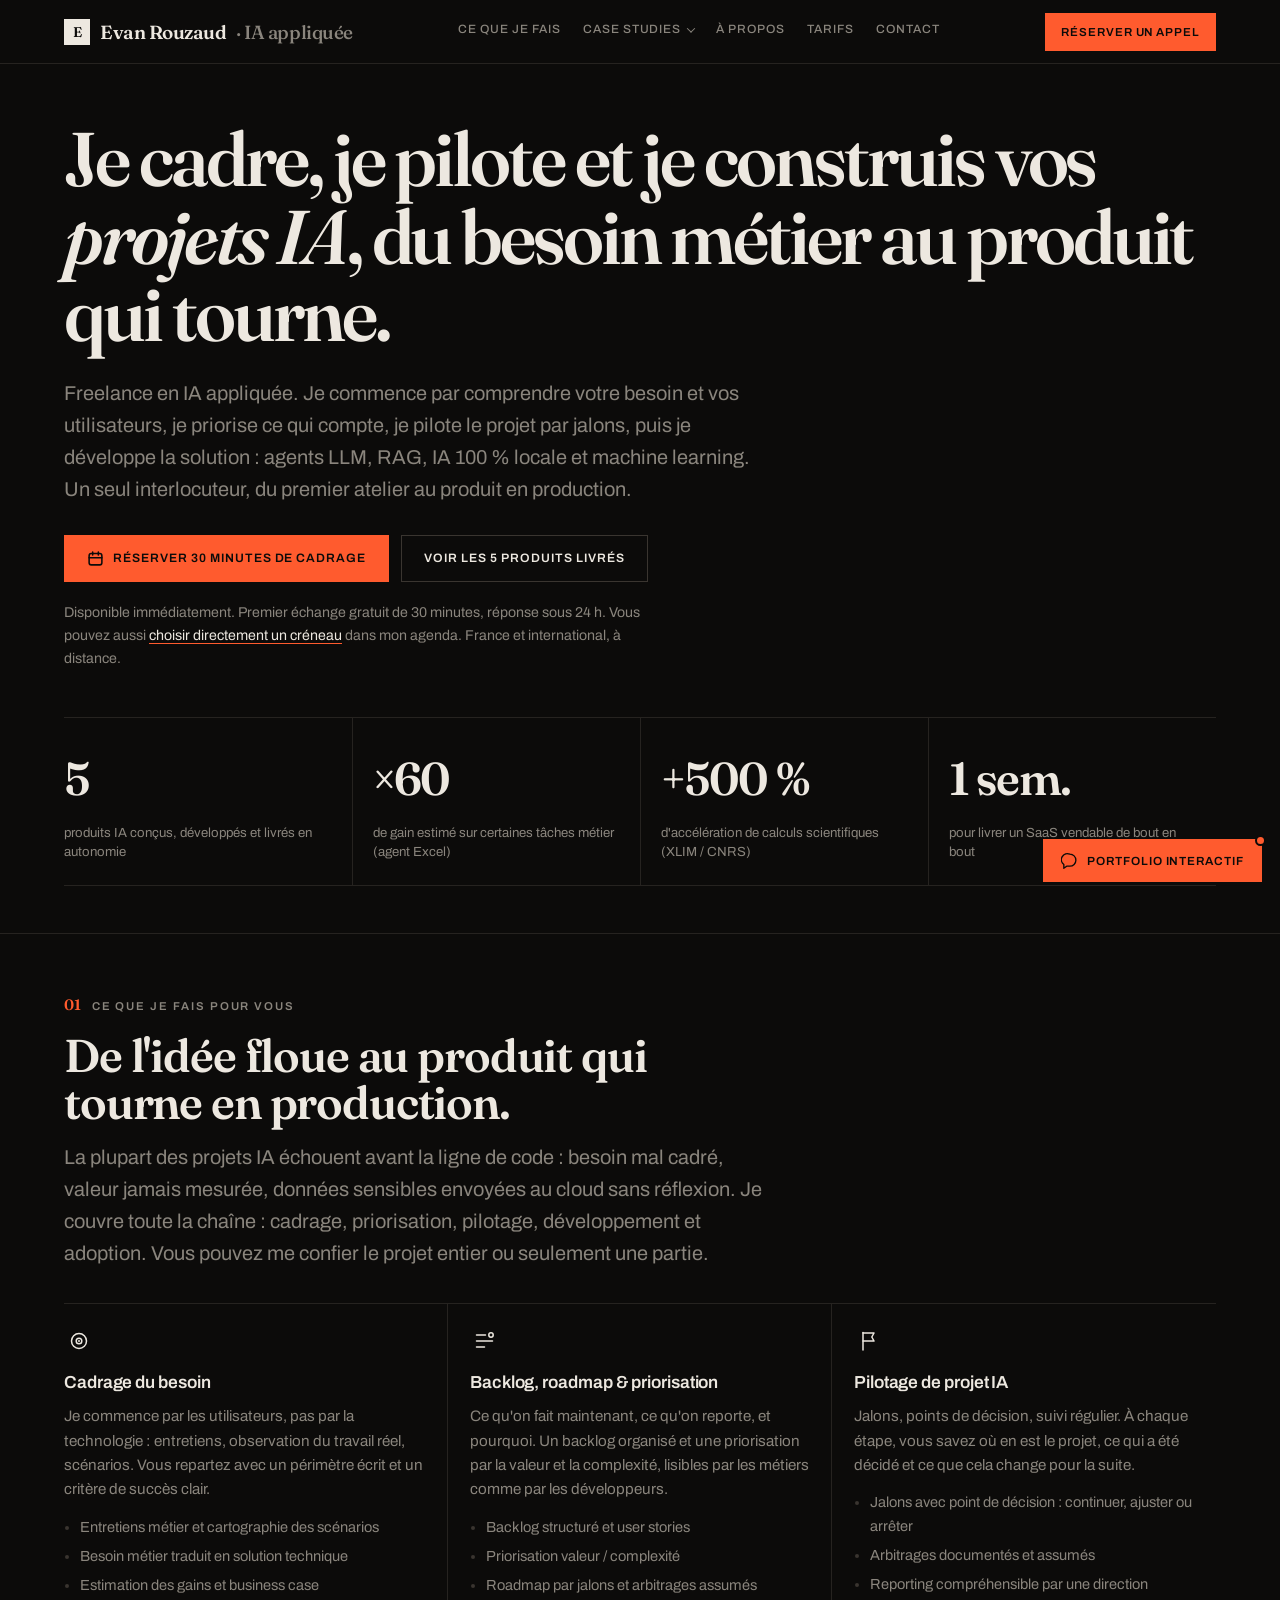
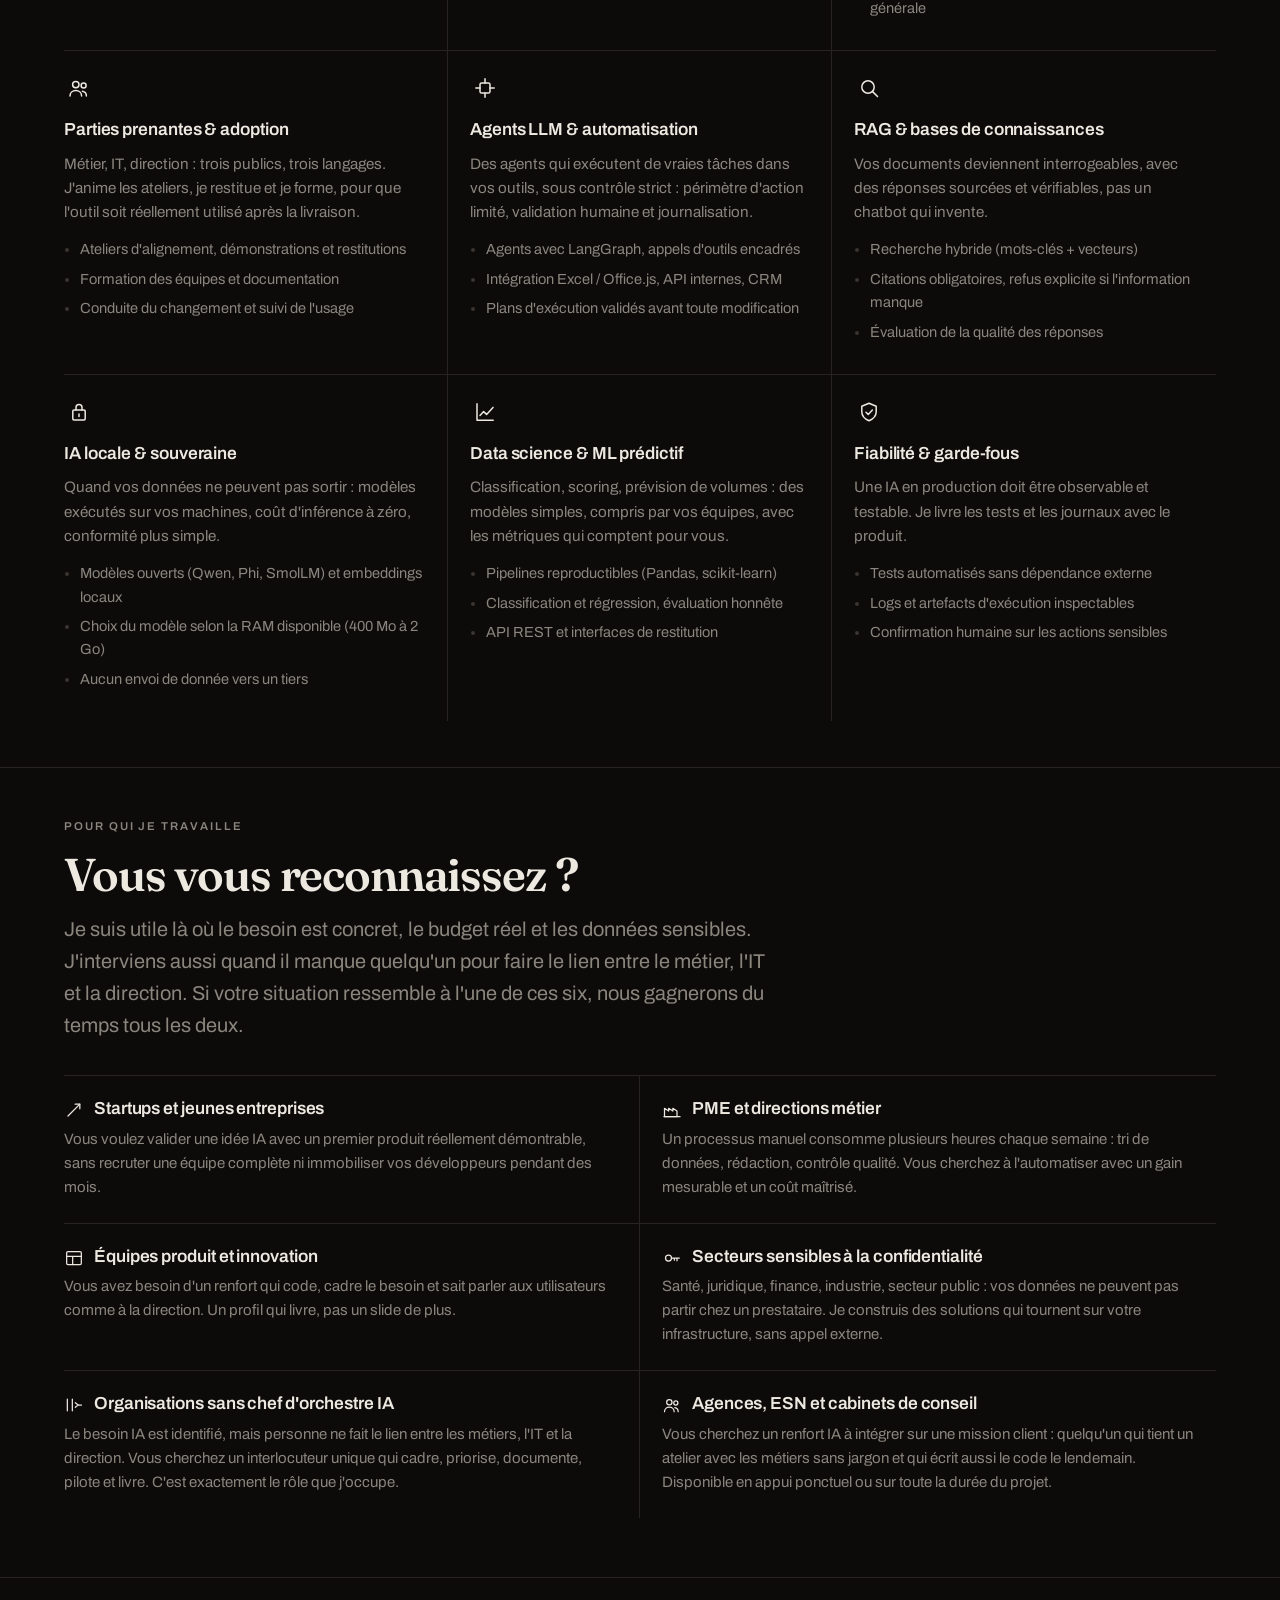
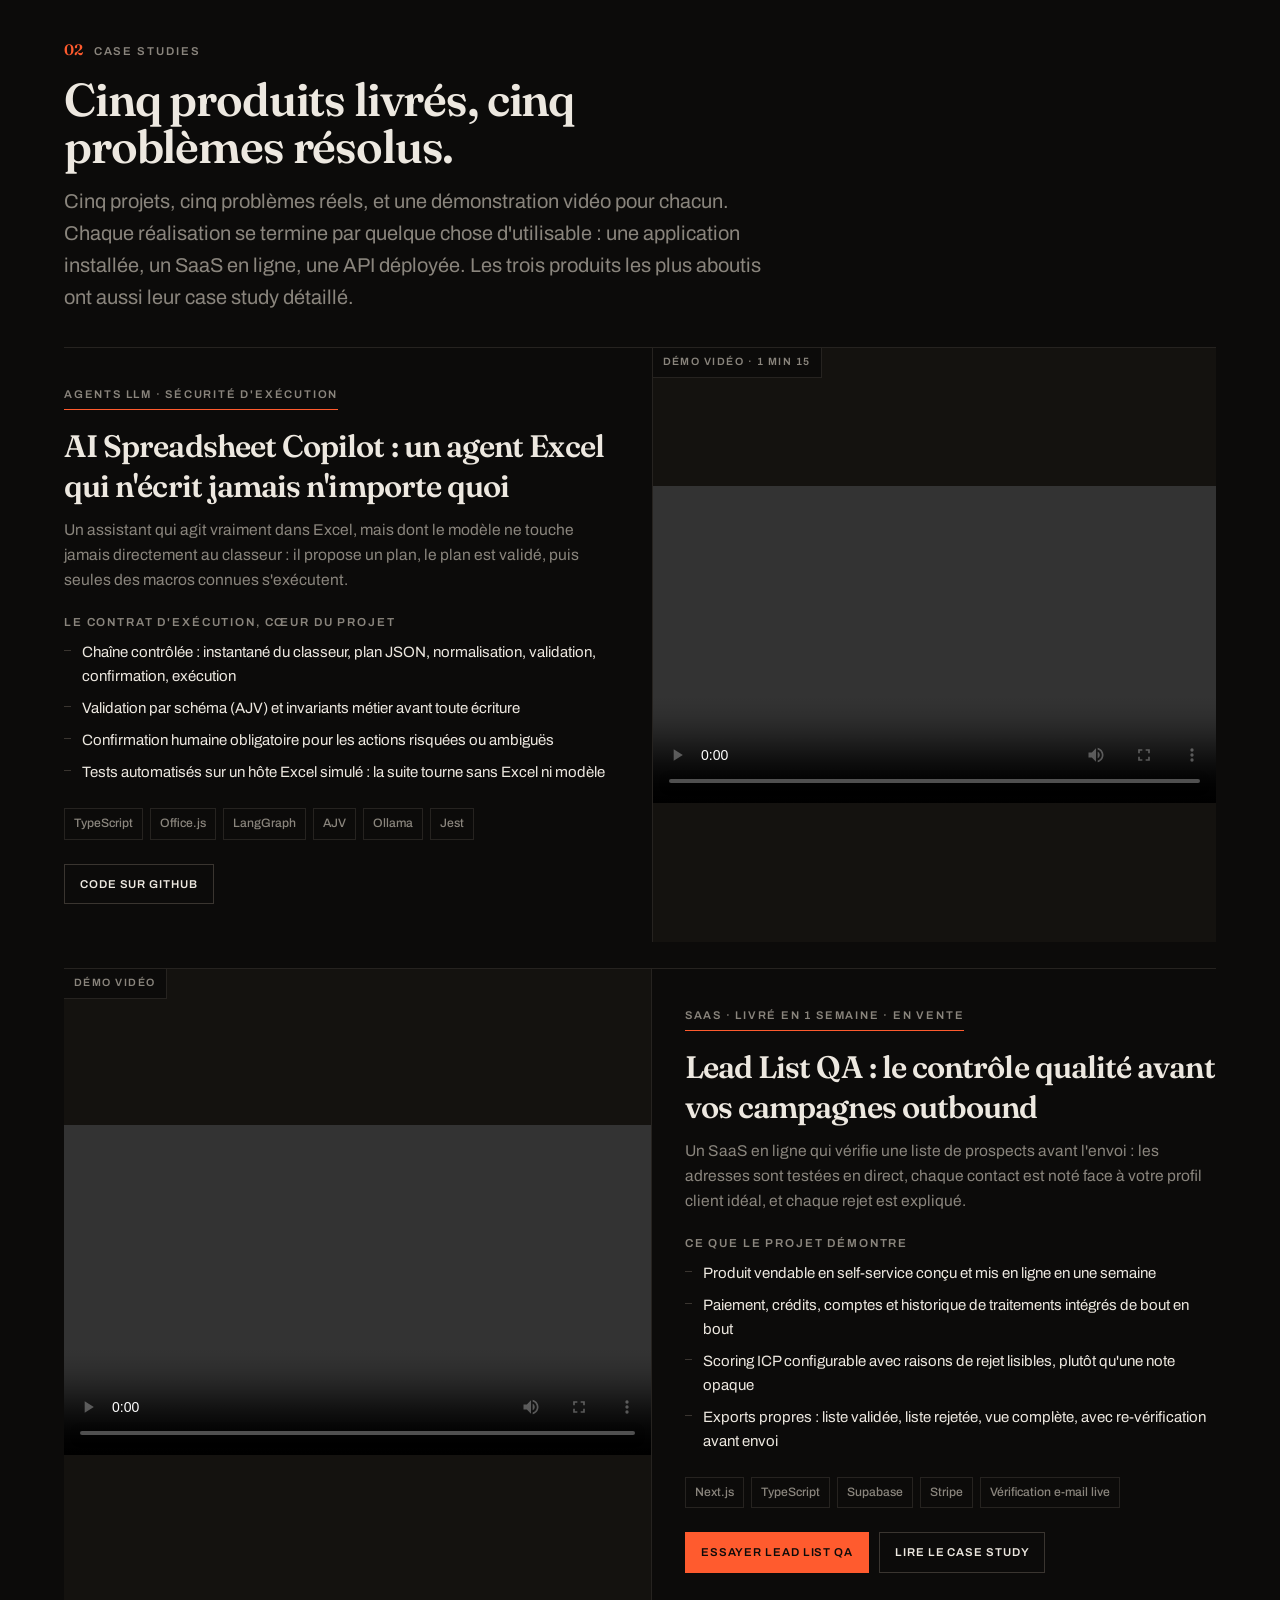
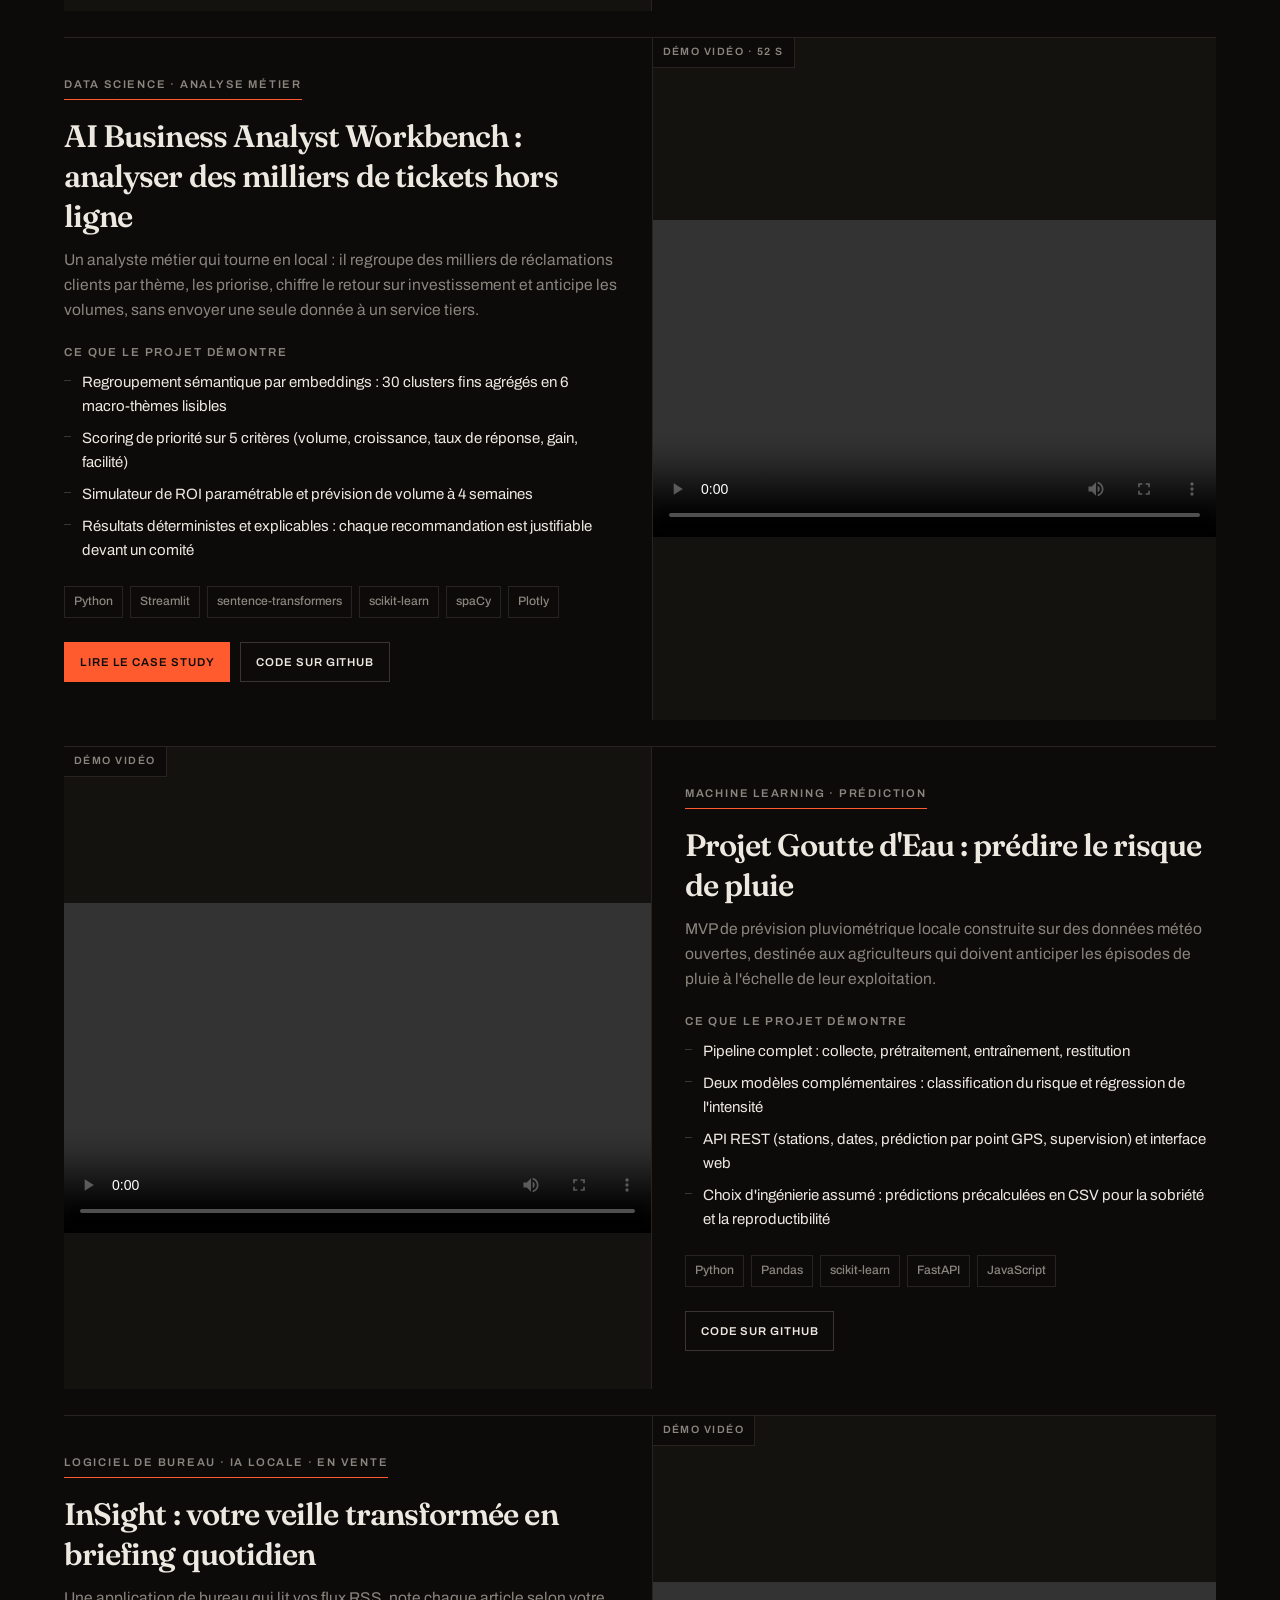
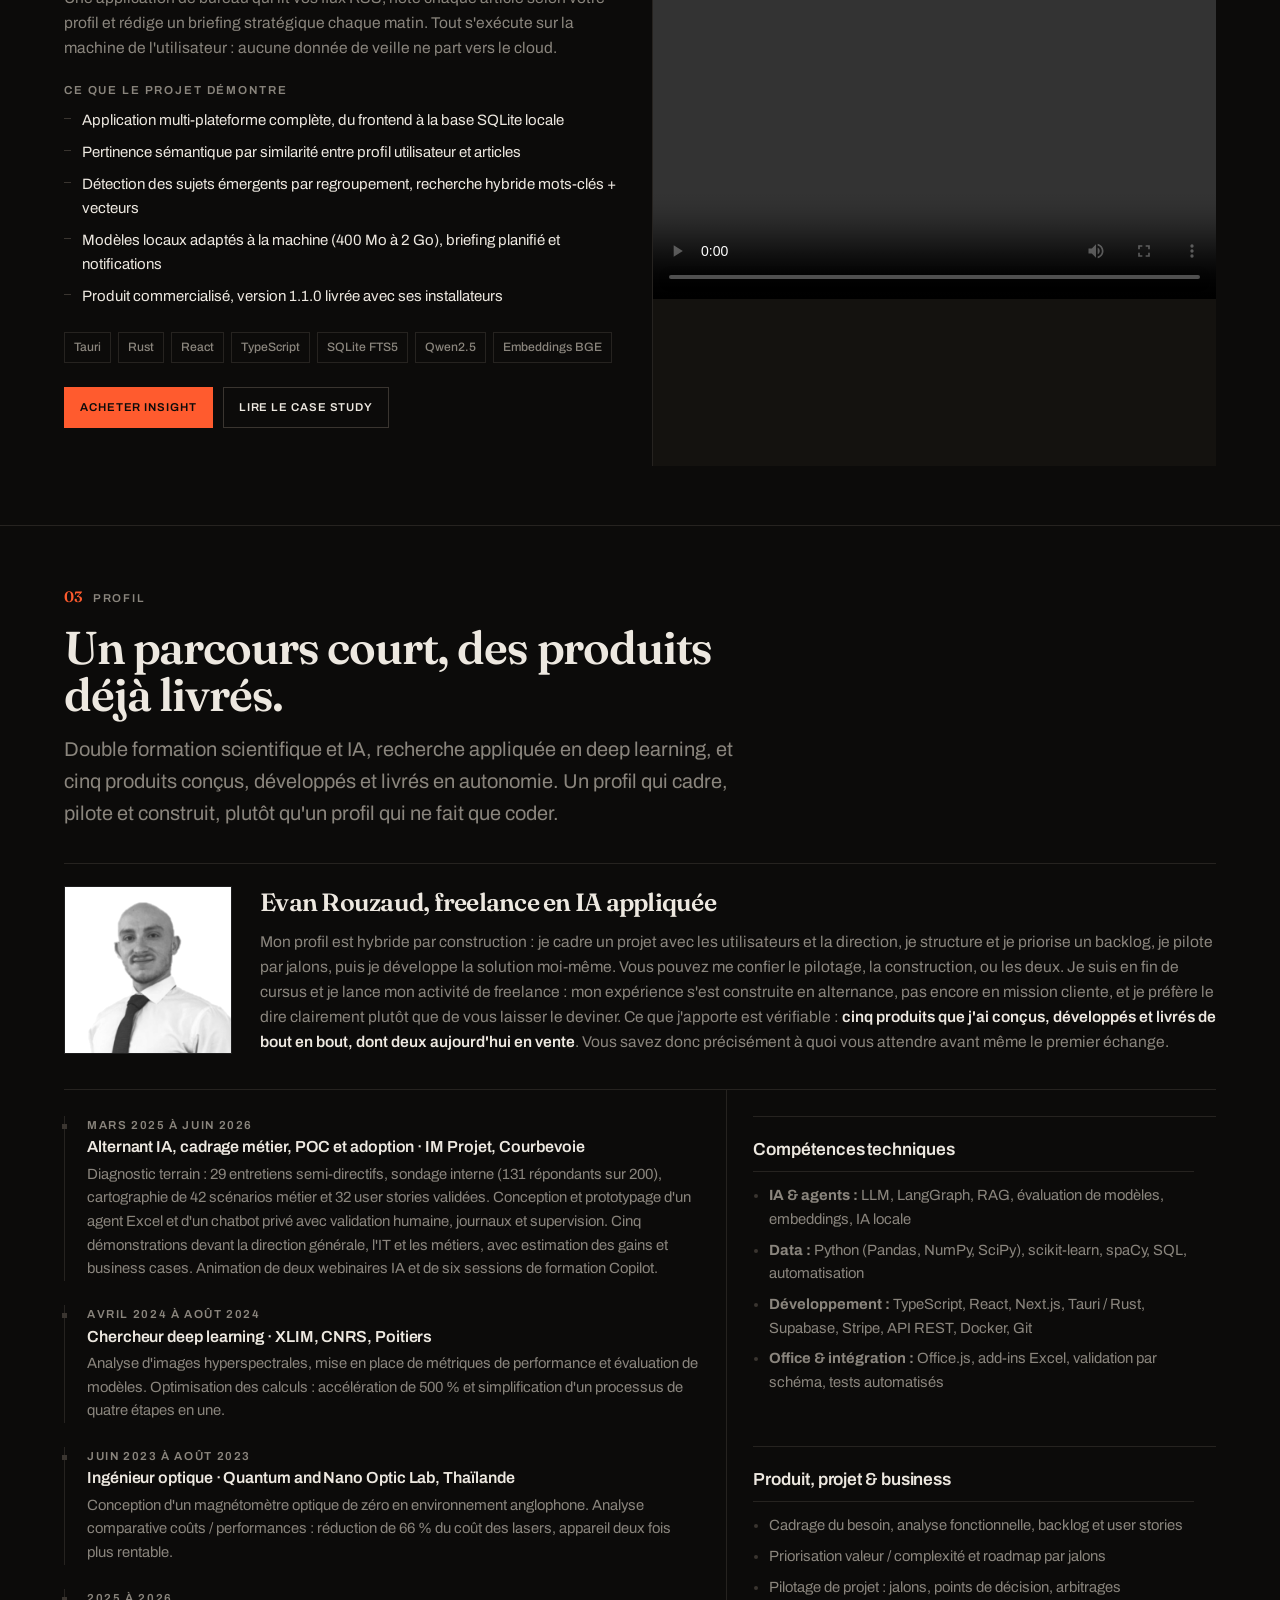
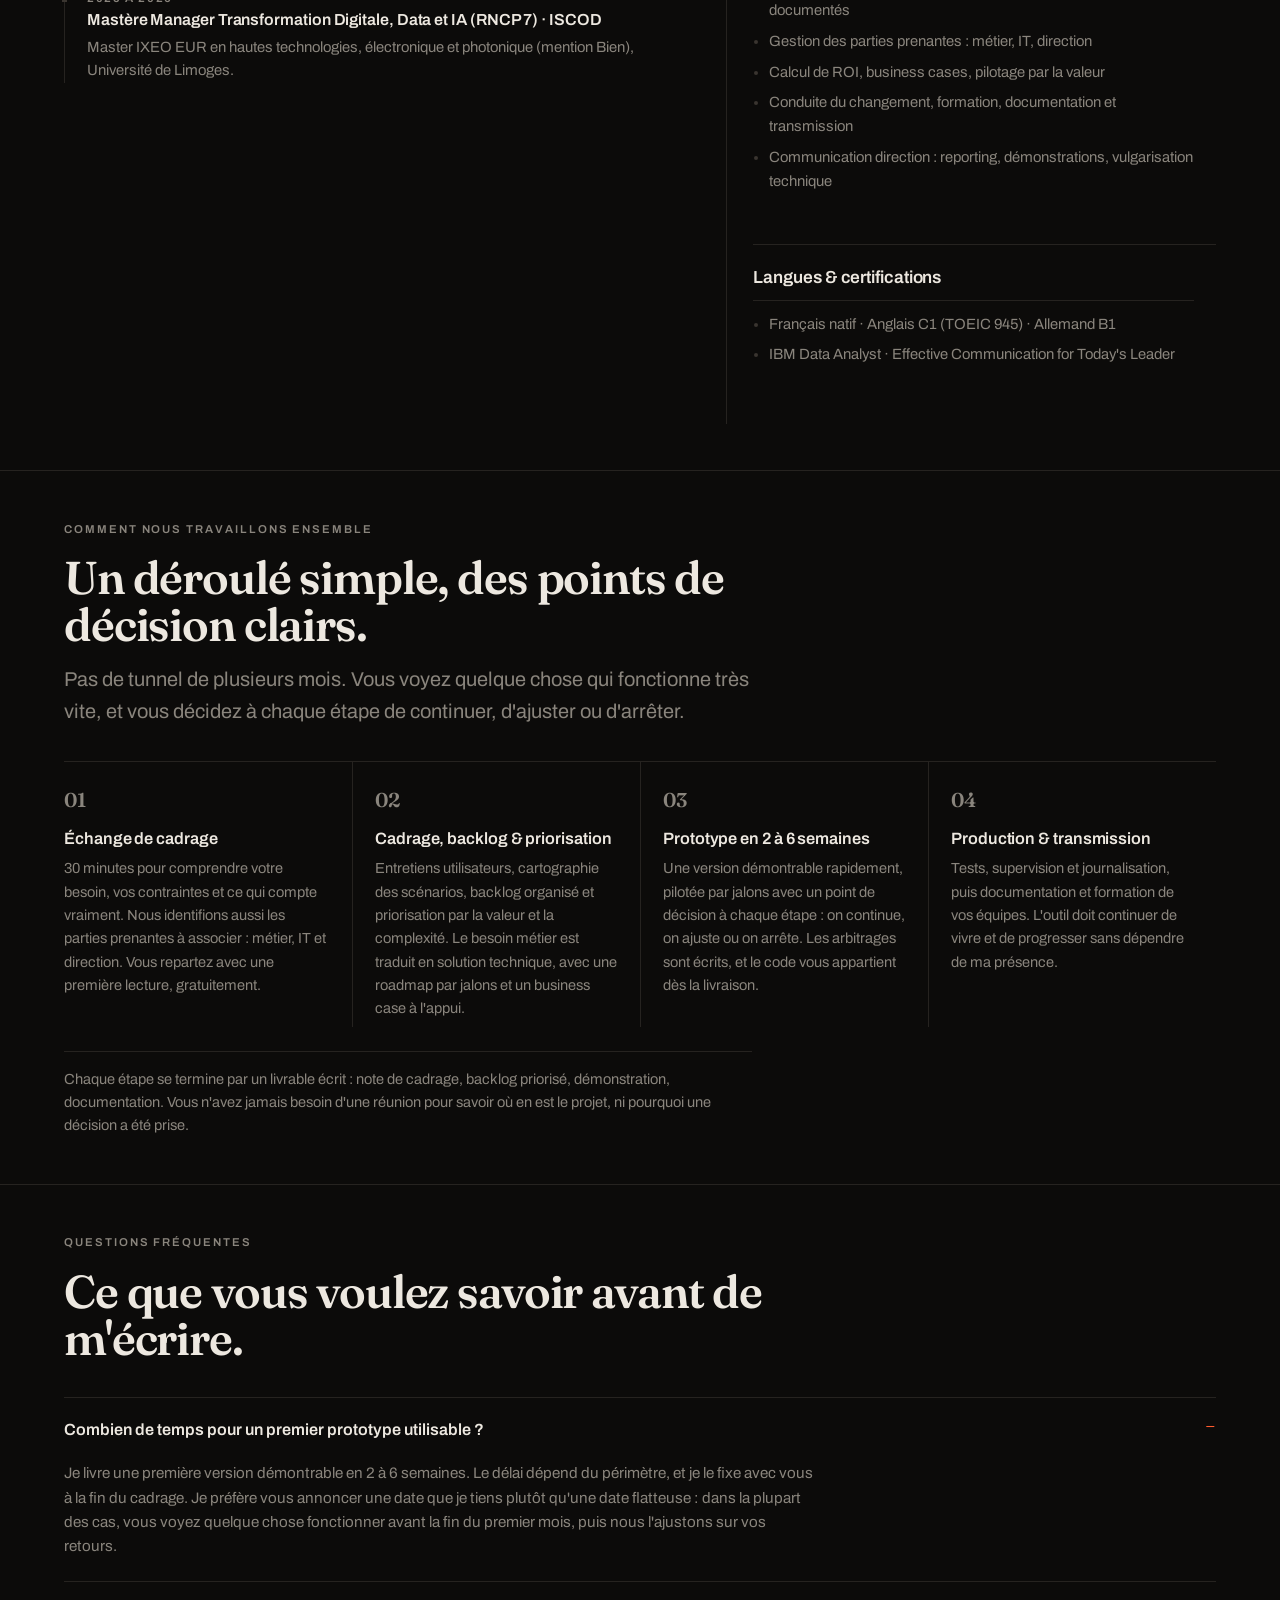
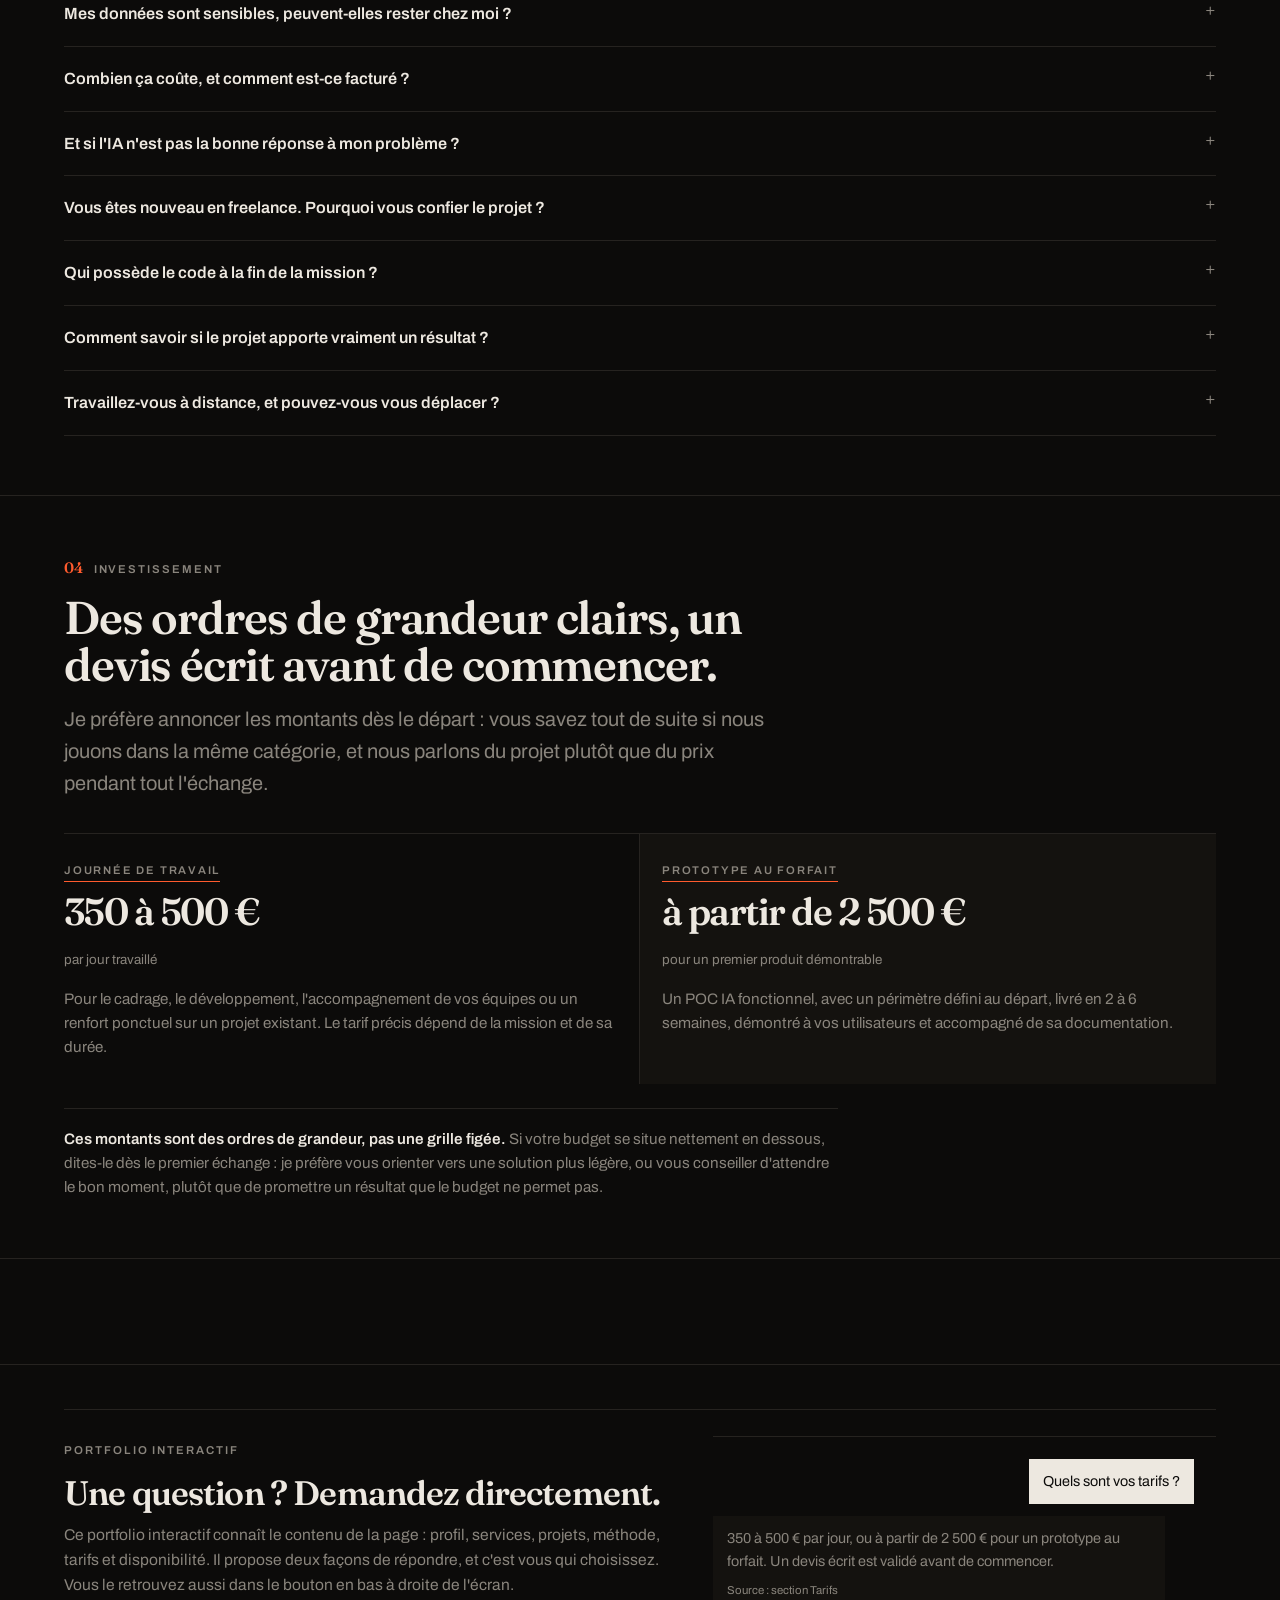
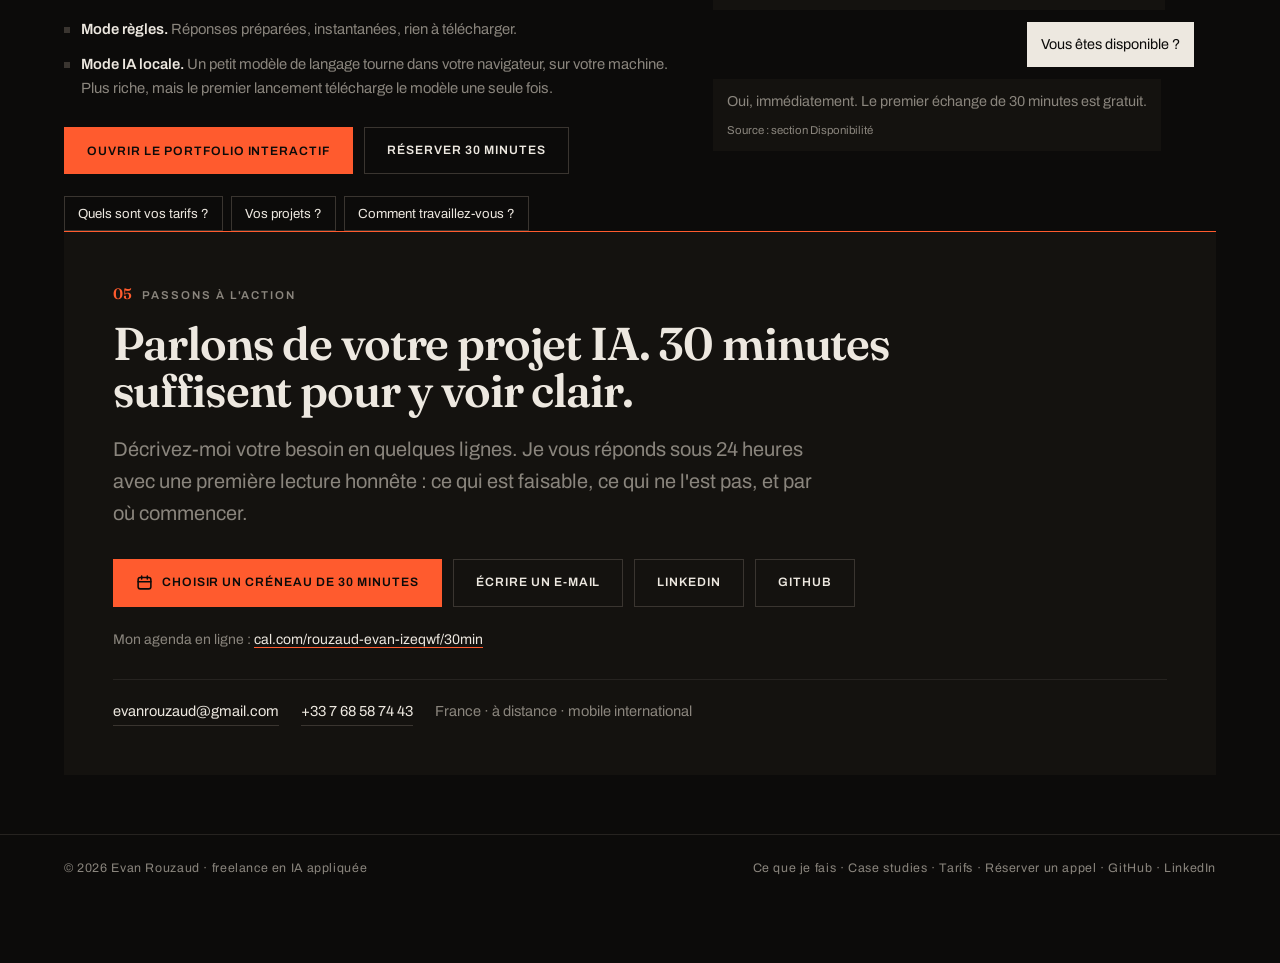
==== commit 6973338c: "Refonte visuelle dark editoriale Reference : Bloomberg Businessweek en version numerique sombre. Pal" ====
--- a/index.html
+++ b/index.html
@@ -17,27 +17,26 @@
 
 <style>
 /* =========================================================================
-   Portfolio IA, système éditorial
-   Référence : le Financial Times. Papier saumon, blocs de contenu en blanc
-   cassé chaud, marge de livre à gauche portant les numéros de section,
-   accent brique utilisé à trois endroits seulement.
-   Règle structurelle : angles droits, filets de 1 px entre les sections
-   majeures uniquement, marge verticale continue à gauche du contenu.
-   Palette : saumon #F3E4D2, blanc cassé #FCF8F1, encre #0E0E0C,
-   gris #6A6257, filets #DCCFBD, accent brique #9E2B25.
-   Typos : Fraunces (titres serif), Archivo (corps et micro-labels).
+   Portfolio IA, dark éditorial
+   Référence : Bloomberg Businessweek en version numérique sombre. Densité
+   éditoriale du Financial Times, sur fond noir chaud.
+   Palette : fond #0C0B0A, surface #14120F, texte #EDE8E0, texte secondaire
+   #8A857D, filets #262320, accent #FF5B2E.
+   Accent à trois endroits seulement : bouton principal, numéros de section,
+   marqueurs (soulignements de liens, pastille du coin).
+   Structure : contenu à même le fond, filets de 1 px, aucun bloc encadré,
+   aucun dégradé, aucune ombre colorée, aucun flou.
+   Typos : Fraunces (titres), Archivo (corps et micro-labels).
    ========================================================================= */
 :root{
-  --paper:#F3E4D2;
-  --panel:#FCF8F1;
-  --ink:#0E0E0C;
-  --ink-2:#3B372F;
-  --muted:#6A6257;
-  --rule:#DCCFBD;
-  --accent:#9E2B25;
-  --margin-w:196px;
-  --col-gap:46px;
-  --maxw:1180px;
+  --bg:#0C0B0A;
+  --surface:#14120F;
+  --txt:#EDE8E0;
+  --muted:#8A857D;
+  --rule:#262320;
+  --rule-hi:#3A3530;
+  --accent:#FF5B2E;
+  --maxw:1200px;
   --pad:24px;
   --serif:"Fraunces",Georgia,"Times New Roman",serif;
   --sans:"Archivo",-apple-system,BlinkMacSystemFont,"Segoe UI",Helvetica,Arial,sans-serif;
@@ -45,283 +44,272 @@
 *{box-sizing:border-box}
 html{scroll-behavior:smooth}
 body{
-  margin:0;background:var(--paper);color:var(--ink);
-  font-family:var(--sans);font-size:16.5px;line-height:1.62;
+  margin:0;background:var(--bg);color:var(--txt);
+  font-family:var(--sans);font-size:16.5px;line-height:1.6;
   -webkit-font-smoothing:antialiased;overflow-x:hidden;counter-reset:sec
 }
-h1,h2,h3,h4{margin:0;line-height:1.08;letter-spacing:-.02em}
-h1{font-family:var(--serif);font-weight:600;font-size:clamp(38px,6.1vw,72px);letter-spacing:-.035em}
-h2{font-family:var(--serif);font-weight:600;font-size:clamp(27px,3.5vw,43px)}
-h3{font-family:var(--sans);font-weight:600;font-size:17.4px;line-height:1.32;letter-spacing:-.005em}
-h4{font-family:var(--sans);font-weight:600;font-size:12.5px;letter-spacing:.14em;text-transform:uppercase;color:var(--muted)}
+h1,h2,h3,h4{margin:0;line-height:1.02;letter-spacing:-.025em}
+h1{font-family:var(--serif);font-weight:600;font-size:clamp(40px,6.4vw,76px);letter-spacing:-.04em}
+h2{font-family:var(--serif);font-weight:600;font-size:clamp(28px,3.6vw,46px)}
+h3{font-family:var(--sans);font-weight:600;font-size:17.4px;line-height:1.3;letter-spacing:-.005em}
+h4{font-family:var(--sans);font-weight:600;font-size:11.6px;letter-spacing:.16em;text-transform:uppercase;color:var(--muted)}
 p{margin:0}
 a{color:inherit}
 .muted{color:var(--muted)}
-.lead{font-size:clamp(17px,1.9vw,20px);color:var(--ink-2);max-width:64ch}
-:focus-visible{outline:2px solid var(--accent);outline-offset:2px}
+.lead{font-size:clamp(17px,1.9vw,20px);color:var(--muted);max-width:64ch}
+:focus-visible{outline:1px solid var(--accent);outline-offset:2px}
 img,video{max-width:100%;display:block}
 
-/* ---------- masthead ---------- */
-header{position:sticky;top:0;z-index:50;background:var(--paper);border-bottom:1px solid var(--ink)}
-.nav{display:flex;align-items:center;justify-content:space-between;gap:20px;height:66px;position:relative}
-.brand{display:flex;align-items:center;gap:11px;font-family:var(--serif);font-weight:600;font-size:19.5px;letter-spacing:-.025em;text-decoration:none;white-space:nowrap}
+/* ---------- container ---------- */
+.wrap{max-width:var(--maxw);margin:0 auto;padding:0 var(--pad)}
+
+/* ---------- en-tête : pleine largeur, 64 px, filet en bas ---------- */
+header{
+  position:sticky;top:0;z-index:50;background:var(--bg);height:64px;
+  border-bottom:1px solid var(--rule)
+}
+.nav{display:flex;align-items:center;justify-content:space-between;gap:20px;height:64px;position:relative}
+.brand{display:flex;align-items:center;gap:10px;font-family:var(--serif);font-weight:600;font-size:19px;letter-spacing:-.025em;text-decoration:none;white-space:nowrap}
 .brand .dot{
-  width:27px;height:27px;border-radius:2px;display:grid;place-items:center;flex:0 0 auto;
-  font-family:var(--serif);font-size:15px;font-weight:600;color:var(--panel);background:var(--ink)
-}
-.nav-links{display:flex;gap:23px;font-size:12.5px;font-weight:500;letter-spacing:.07em;text-transform:uppercase}
-.nav-links a{color:var(--ink-2);text-decoration:none;padding-bottom:3px;border-bottom:1px solid transparent;transition:border-color .18s,color .18s}
-.nav-links a:hover{border-bottom-color:var(--accent);color:var(--ink)}
+  width:26px;height:26px;display:grid;place-items:center;flex:0 0 auto;
+  font-family:var(--serif);font-size:14px;font-weight:600;color:var(--bg);background:var(--txt)
+}
+.nav-links{display:flex;gap:22px;font-size:12px;font-weight:500;letter-spacing:.08em;text-transform:uppercase}
+.nav-links a{color:var(--muted);text-decoration:none;padding-bottom:3px;border-bottom:1px solid transparent;transition:color .18s,border-color .18s}
+.nav-links a:hover{color:var(--txt);border-bottom-color:var(--accent)}
 .nav-right{display:flex;align-items:center;gap:12px}
 .nav-cta{
-  padding:9px 16px;border-radius:4px;text-decoration:none;white-space:nowrap;
-  font-size:12px;font-weight:600;letter-spacing:.07em;text-transform:uppercase;
-  background:var(--accent);color:var(--panel);border:1px solid var(--accent)
-}
-.nav-cta:hover{background:var(--ink);border-color:var(--ink)}
+  padding:9px 15px;text-decoration:none;white-space:nowrap;border:1px solid var(--accent);
+  font-size:11.6px;font-weight:600;letter-spacing:.08em;text-transform:uppercase;
+  background:var(--accent);color:var(--bg)
+}
+.nav-cta:hover{background:transparent;color:var(--accent)}
 .burger{
-  display:none;width:40px;height:40px;border-radius:4px;border:1px solid var(--ink);
-  background:transparent;cursor:pointer;padding:11px 9px;flex-direction:column;justify-content:space-between;flex:0 0 auto
-}
-.burger span{display:block;height:2px;width:100%;background:var(--ink);transition:transform .25s,opacity .2s}
-header.open .burger span:nth-child(1){transform:translateY(8px) rotate(45deg)}
+  display:none;width:40px;height:38px;border:1px solid var(--rule-hi);background:transparent;
+  cursor:pointer;padding:11px 9px;flex-direction:column;justify-content:space-between;flex:0 0 auto
+}
+.burger span{display:block;height:2px;width:100%;background:var(--txt);transition:transform .25s,opacity .2s}
+header.open .burger span:nth-child(1){transform:translateY(7px) rotate(45deg)}
 header.open .burger span:nth-child(2){opacity:0}
-header.open .burger span:nth-child(3){transform:translateY(-8px) rotate(-45deg)}
+header.open .burger span:nth-child(3){transform:translateY(-7px) rotate(-45deg)}
 
 /* ---------- menu déroulant ---------- */
 .nav-drop{position:relative;display:flex;align-items:center}
 .nav-drop > a{display:inline-flex;align-items:center;gap:7px}
 .nav-drop > a::after{
-  content:"";width:5px;height:5px;border-right:1.5px solid currentColor;border-bottom:1.5px solid currentColor;
+  content:"";width:5px;height:5px;border-right:1px solid currentColor;border-bottom:1px solid currentColor;
   transform:rotate(45deg) translate(-1px,-1px)
 }
 .nav-drop-menu{
-  position:absolute;top:calc(100% + 13px);left:0;z-index:60;min-width:286px;padding:6px;
-  display:flex;flex-direction:column;background:var(--panel);border:1px solid var(--ink);
+  position:absolute;top:calc(100% + 14px);left:0;z-index:60;min-width:300px;padding:0;
+  display:flex;flex-direction:column;background:var(--surface);border-top:1px solid var(--accent);
   opacity:0;visibility:hidden;transform:translateY(-4px);
   transition:opacity .18s ease,transform .18s ease,visibility .18s
 }
 .nav-drop:hover .nav-drop-menu,.nav-drop:focus-within .nav-drop-menu{opacity:1;visibility:visible;transform:none}
 .nav-drop-menu a{
-  padding:11px 13px;text-decoration:none;color:var(--ink);border-bottom:1px solid var(--rule);
+  padding:12px 14px;text-decoration:none;color:var(--txt);border-bottom:1px solid var(--rule);
   font-size:14px;font-weight:600;letter-spacing:0;text-transform:none;line-height:1.35
 }
 .nav-drop-menu a:last-child{border-bottom:0}
-.nav-drop-menu a:hover{background:var(--paper)}
-.nav-drop-menu a span{display:block;margin-top:2px;font-size:12.4px;font-weight:400;color:var(--muted)}
+.nav-drop-menu a:hover{color:var(--accent)}
+.nav-drop-menu a span{display:block;margin-top:3px;font-size:12.4px;font-weight:400;color:var(--muted)}
 
 /* ---------- boutons ---------- */
 .btn{
   display:inline-flex;align-items:center;justify-content:center;gap:9px;
-  padding:13px 22px;border-radius:4px;border:1px solid transparent;cursor:pointer;
-  font-family:var(--sans);font-size:12.5px;font-weight:600;letter-spacing:.07em;text-transform:uppercase;
+  padding:13px 22px;border:1px solid transparent;cursor:pointer;
+  font-family:var(--sans);font-size:12.2px;font-weight:600;letter-spacing:.08em;text-transform:uppercase;
   text-decoration:none;transition:background .18s,color .18s,border-color .18s
 }
-.btn-primary{background:var(--accent);color:var(--panel);border-color:var(--accent)}
-.btn-primary:hover{background:var(--ink);border-color:var(--ink)}
-.btn-ghost{background:transparent;color:var(--ink);border-color:var(--ink)}
-.btn-ghost:hover{background:var(--ink);color:var(--panel)}
-.btn-sm{padding:10px 15px;font-size:11.5px}
+.btn-primary{background:var(--accent);color:var(--bg);border-color:var(--accent)}
+.btn-primary:hover{background:transparent;color:var(--accent)}
+.btn-ghost{background:transparent;color:var(--txt);border-color:var(--rule-hi)}
+.btn-ghost:hover{border-color:var(--txt)}
+.btn-sm{padding:10px 15px;font-size:11.4px}
 .btn svg{flex:0 0 auto}
 
-/* ---------- marge de livre ---------- */
-.wrap{
-  max-width:var(--maxw);margin:0 auto;padding:0 var(--pad);position:relative;
-  display:grid;grid-template-columns:var(--margin-w) minmax(0,1fr);column-gap:var(--col-gap)
-}
-.wrap > *{grid-column:2;min-width:0}
-.wrap > .sec-head{grid-column:1 / -1;display:grid;grid-template-columns:var(--margin-w) minmax(0,1fr);column-gap:var(--col-gap)}
-.wrap > .sec-head > .eyebrow{grid-column:1;grid-row:1 / span 3;align-self:start}
-.wrap > .sec-head > *:not(.eyebrow){grid-column:2}
-.wrap::after{content:"";position:absolute;left:calc(var(--pad) + var(--margin-w));top:0;bottom:0;width:1px;background:var(--rule)}
-
+/* ---------- sections ---------- */
+section{padding:clamp(40px,4.6vw,68px) 0;position:relative}
+section + section{border-top:1px solid var(--rule)}
+.sub{border-top:1px solid var(--rule);margin-top:clamp(32px,3.6vw,52px);padding-top:clamp(30px,3.4vw,48px)}
+.sec-head{max-width:78ch;margin-bottom:34px}
+.sec-head h2{margin:14px 0 14px}
+.sec-head.center{text-align:left}
 .eyebrow{
-  display:block;font-size:11.4px;font-weight:600;letter-spacing:.17em;text-transform:uppercase;
-  color:var(--muted);border-top:1px solid var(--ink);padding-top:10px
+  display:inline-flex;align-items:baseline;gap:10px;
+  font-size:11.4px;font-weight:600;letter-spacing:.17em;text-transform:uppercase;color:var(--muted)
 }
 .eyebrow::before{
-  content:counter(sec,decimal-leading-zero);display:block;margin-bottom:7px;
-  font-family:var(--serif);font-size:44px;font-weight:600;line-height:1;
-  letter-spacing:-.03em;color:var(--accent);text-transform:none
-}
-.sec-head{margin-bottom:34px}
-.sec-head h2{margin-bottom:14px}
-.sec-head.center{margin-left:0;margin-right:0;text-align:left}
-.sub{border-top:1px solid var(--rule);margin-top:clamp(30px,3.4vw,46px);padding-top:clamp(28px,3.2vw,44px)}
-.sub .eyebrow{border-top:0;padding-top:0}
+  content:counter(sec,decimal-leading-zero);
+  font-family:var(--serif);font-size:15px;font-weight:600;letter-spacing:.02em;color:var(--accent)
+}
+section:not(.hero){counter-increment:sec}
 .sub .eyebrow::before{content:none}
 
-section{padding:clamp(38px,4.4vw,62px) 0;position:relative}
-section:not(.hero){counter-increment:sec}
-section + section{border-top:1px solid var(--ink)}
-
 /* ---------- hero ---------- */
-.hero{padding:clamp(26px,3.2vw,46px) 0 clamp(30px,3.4vw,46px)}
-.hero .wrap{grid-template-columns:var(--margin-w) minmax(0,1fr)}
-.hero h1{max-width:24ch}
+.hero{padding:clamp(34px,4.4vw,70px) 0 clamp(30px,3.6vw,54px)}
+.hero h1{max-width:26ch}
 .hero .lead{margin-top:24px}
 .hero-actions{display:flex;flex-wrap:wrap;gap:12px;margin-top:30px}
-.hero-note{margin-top:20px;font-size:14.4px;color:var(--muted);max-width:70ch}
-.hero-note a{color:var(--ink);border-bottom:1px solid var(--accent);padding-bottom:1px}
+.hero-note{margin-top:20px;font-size:14.2px;color:var(--muted);max-width:74ch}
+.hero-note a{color:var(--txt);text-decoration:none;border-bottom:1px solid var(--accent)}
 .hero-note a:hover{color:var(--accent)}
 .kpis{
-  display:grid;grid-template-columns:repeat(4,1fr);margin-top:clamp(30px,3.4vw,46px);
-  background:var(--panel);border-top:1px solid var(--ink);border-bottom:1px solid var(--ink)
-}
-.kpi{padding:22px 20px;border-left:1px solid var(--rule)}
-.kpi:first-child{border-left:0}
-.kpi b{display:block;font-family:var(--serif);font-size:clamp(28px,3.4vw,42px);font-weight:600;letter-spacing:-.035em}
-.kpi span{display:block;margin-top:7px;font-size:13.4px;color:var(--muted);line-height:1.45}
-
-/* ---------- grilles et blocs ---------- */
-.grid{display:grid;gap:16px}
+  display:grid;grid-template-columns:repeat(4,1fr);margin-top:clamp(32px,3.6vw,50px);
+  border-top:1px solid var(--rule);border-bottom:1px solid var(--rule)
+}
+.kpi{padding:24px 20px;border-left:1px solid var(--rule)}
+.kpi:first-child{border-left:0;padding-left:0}
+.kpi b{display:block;font-family:var(--serif);font-size:clamp(30px,3.6vw,46px);font-weight:600;letter-spacing:-.04em}
+.kpi span{display:block;margin-top:8px;font-size:13.2px;color:var(--muted);line-height:1.45}
+
+/* ---------- grilles et blocs : le contenu à même le fond ---------- */
+.grid{display:grid;gap:0}
 .g-3{grid-template-columns:repeat(3,1fr)}
 .g-2{grid-template-columns:repeat(2,1fr)}
-.card,.who,.price,.panel,.step,.assistant-visual{background:var(--panel);border-radius:2px;padding:24px}
+.card,.who,.price,.panel,.step,.assistant-visual{
+  background:transparent;padding:22px 22px 24px 0;border-top:1px solid var(--rule)
+}
+.g-3 > *,.g-2 > *{border-right:1px solid var(--rule)}
+.g-3 > *:nth-child(3n),.g-2 > *:nth-child(2n){border-right:0}
+.g-3 > *,.g-2 > *{padding-left:22px}
+.g-3 > *:nth-child(3n+1),.g-2 > *:nth-child(2n+1){padding-left:0}
 .card h3{margin-bottom:10px}
-.card p{color:var(--ink-2);font-size:15.4px}
-.card ul{margin:13px 0 0;padding-left:17px;color:var(--muted);font-size:14.8px}
+.card p{color:var(--muted);font-size:15.2px}
+.card ul{margin:14px 0 0;padding-left:16px;color:var(--muted);font-size:14.6px}
 .card ul li{margin:6px 0}
-.card ul li::marker{color:var(--accent)}
-.icon{width:30px;height:30px;display:grid;place-items:center;margin-bottom:16px;color:var(--ink)}
+.card ul li::marker{color:var(--rule-hi)}
+.icon{width:30px;height:30px;display:grid;place-items:center;margin-bottom:16px;color:var(--txt)}
 .icon svg{width:24px;height:24px}
 .who h3{display:flex;align-items:flex-start;gap:10px}
-.who h3 svg{width:20px;height:20px;flex:0 0 auto;margin-top:2px;color:var(--ink)}
-.who p{color:var(--ink-2);font-size:15.2px}
-.grid + .grid,.grid{margin-top:0}
+.who h3 svg{width:20px;height:20px;flex:0 0 auto;margin-top:2px;color:var(--txt)}
+.who p{color:var(--muted);font-size:15px}
 
 /* ---------- projets ---------- */
 .project{
-  background:var(--panel);border-radius:2px;overflow:hidden;
-  display:grid;grid-template-columns:1.02fr .98fr
-}
+  display:grid;grid-template-columns:1.02fr .98fr;
+  border-top:1px solid var(--rule);background:transparent
+}
+.project + .project{margin-top:0}
 .project:nth-child(even) .pj-media{order:-1}
+.pj-body{padding:clamp(24px,3vw,38px) clamp(22px,2.6vw,36px) clamp(24px,3vw,38px) 0;display:flex;flex-direction:column}
+.project:nth-child(even) .pj-body{padding-left:clamp(22px,2.6vw,36px);padding-right:0}
+.pj-tag{
+  align-self:flex-start;margin-bottom:16px;padding-bottom:5px;border-bottom:1px solid var(--accent);
+  font-size:11.2px;font-weight:600;letter-spacing:.16em;text-transform:uppercase;color:var(--muted)
+}
+.pj-body h3{font-family:var(--serif);font-weight:600;font-size:clamp(23px,2.5vw,31px);letter-spacing:-.03em;margin-bottom:12px}
+.pj-body>p{color:var(--muted);font-size:15.6px}
+.pj-block{margin-top:24px}
+.pj-block h4{margin-bottom:11px}
+.pj-facts{margin:0;padding:0;list-style:none;display:flex;flex-direction:column;gap:8px}
+.pj-facts li{position:relative;padding-left:18px;font-size:15px;color:var(--txt)}
+.pj-facts li::before{content:"";position:absolute;left:0;top:.66em;width:7px;height:1px;background:var(--rule-hi)}
+.stack{display:flex;flex-wrap:wrap;gap:7px;margin-top:auto;padding-top:24px}
+.chip{padding:5px 9px;border:1px solid var(--rule);background:transparent;font-size:12.2px;font-weight:500;color:var(--muted)}
+.pj-actions{display:flex;flex-wrap:wrap;gap:10px;margin-top:24px}
+.pj-media{
+  position:relative;min-height:280px;display:flex;align-items:center;justify-content:center;
+  background:var(--surface);border-left:1px solid var(--rule)
+}
 .project:nth-child(even) .pj-media{border-left:0;border-right:1px solid var(--rule)}
-.pj-body{padding:clamp(22px,2.8vw,34px);display:flex;flex-direction:column}
-.pj-tag{
-  align-self:flex-start;margin-bottom:16px;padding:0 0 4px;border-bottom:1px solid var(--ink);
-  font-size:11.4px;font-weight:600;letter-spacing:.15em;text-transform:uppercase;color:var(--muted);border-radius:0
-}
-.pj-body h3{font-family:var(--serif);font-weight:600;font-size:clamp(22px,2.4vw,29px);letter-spacing:-.025em;margin-bottom:12px}
-.pj-body>p{color:var(--ink-2);font-size:15.6px}
-.pj-block{margin-top:22px}
-.pj-block h4{margin-bottom:10px}
-.pj-facts{margin:0;padding:0;list-style:none;display:flex;flex-direction:column;gap:8px}
-.pj-facts li{position:relative;padding-left:18px;font-size:15px;color:var(--ink-2)}
-.pj-facts li::before{content:"";position:absolute;left:0;top:.66em;width:6px;height:1px;background:var(--accent)}
-.stack{display:flex;flex-wrap:wrap;gap:7px;margin-top:auto;padding-top:22px}
-.chip{
-  padding:5px 9px;border-radius:2px;border:1px solid var(--rule);background:transparent;
-  font-size:12.4px;font-weight:500;color:var(--ink-2)
-}
-.pj-actions{display:flex;flex-wrap:wrap;gap:10px;margin-top:22px}
-.pj-media{position:relative;min-height:280px;display:flex;align-items:center;justify-content:center;border-left:1px solid var(--rule);background:var(--ink)}
-.pj-video{width:100%;aspect-ratio:16/9;object-fit:contain;background:var(--ink)}
+.pj-video{width:100%;aspect-ratio:16/9;object-fit:contain;background:var(--surface)}
 .media-badge{
-  position:absolute;top:12px;left:12px;z-index:2;padding:4px 9px;border-radius:2px;
-  background:var(--panel);color:var(--ink);font-size:10.8px;font-weight:600;letter-spacing:.12em;text-transform:uppercase;
-  border:1px solid var(--ink)
+  position:absolute;top:0;left:0;z-index:2;padding:6px 10px;background:var(--bg);color:var(--muted);
+  font-size:10.6px;font-weight:600;letter-spacing:.14em;text-transform:uppercase;border-right:1px solid var(--rule);border-bottom:1px solid var(--rule)
 }
 
 /* ---------- méthode ---------- */
-.steps{counter-reset:s;display:grid;grid-template-columns:repeat(4,1fr);border-top:1px solid var(--ink);margin-top:6px}
-.step{padding:20px 20px 4px;border-left:1px solid var(--rule);background:transparent;border-radius:0}
+.steps{counter-reset:s;display:grid;grid-template-columns:repeat(4,1fr);border-top:1px solid var(--rule)}
+.step{padding:22px 22px 6px 22px;border-left:1px solid var(--rule);border-top:0}
 .step:first-child{border-left:0;padding-left:0}
 .step::before{
   counter-increment:s;content:counter(s,decimal-leading-zero);display:block;margin-bottom:12px;
-  font-family:var(--serif);font-size:22px;font-weight:600;letter-spacing:-.02em;color:var(--ink)
-}
-.step h3{font-size:16.6px;margin-bottom:8px}
-.step p{color:var(--ink-2);font-size:14.8px}
-.steps-note{margin-top:22px;color:var(--muted);font-size:14.8px;max-width:84ch}
+  font-family:var(--serif);font-size:20px;font-weight:600;letter-spacing:-.02em;color:var(--muted)
+}
+.step h3{font-size:16.4px;margin-bottom:8px}
+.step p{color:var(--muted);font-size:14.6px}
+.steps-note{margin-top:24px;padding-top:16px;border-top:1px solid var(--rule);color:var(--muted);font-size:14.6px;max-width:86ch}
 
 /* ---------- profil ---------- */
-.profile-head{display:flex;align-items:center;gap:26px;flex-wrap:wrap;margin-bottom:32px;background:var(--panel);border-radius:2px;padding:24px}
-.avatar{width:164px;height:164px;border-radius:2px;border:1px solid var(--ink);object-fit:cover;background:var(--paper);filter:grayscale(1) contrast(1.06);flex:0 0 auto}
+.profile-head{display:flex;align-items:flex-start;gap:28px;flex-wrap:wrap;margin-bottom:34px;padding-top:22px;border-top:1px solid var(--rule)}
+.avatar{width:168px;height:168px;object-fit:cover;background:var(--surface);border:1px solid var(--rule);filter:grayscale(1) contrast(1.06);flex:0 0 auto}
 .profile-intro{flex:1 1 320px;min-width:260px}
-.profile-intro h3{font-family:var(--serif);font-weight:600;font-size:clamp(19px,2.2vw,23px);letter-spacing:-.02em;margin-bottom:11px}
-.profile-intro p{color:var(--ink-2);font-size:15.6px}
-.profile-intro p strong{color:var(--ink);font-weight:600}
-.about{display:grid;grid-template-columns:1.15fr .85fr;gap:36px;align-items:start}
-.timeline{border-left:1px solid var(--ink);padding-left:24px;display:flex;flex-direction:column;gap:24px}
-.tl-item{position:relative}
-.tl-item::before{content:"";position:absolute;left:-29px;top:7px;width:9px;height:9px;background:var(--paper);border:1.5px solid var(--ink)}
-.tl-item h4{font-family:var(--sans);font-size:16.2px;font-weight:600;letter-spacing:-.005em;text-transform:none;color:var(--ink)}
-.tl-item span{display:block;margin-bottom:4px;font-size:12.4px;font-weight:600;letter-spacing:.1em;text-transform:uppercase;color:var(--muted)}
-.tl-item p{color:var(--ink-2);font-size:14.8px;margin-top:6px}
-.panel ul{margin:0;padding-left:17px;color:var(--ink-2);font-size:15px}
+.profile-intro h3{font-family:var(--serif);font-weight:600;font-size:clamp(20px,2.3vw,25px);letter-spacing:-.03em;margin-bottom:12px}
+.profile-intro p{color:var(--muted);font-size:15.6px}
+.profile-intro p strong{color:var(--txt);font-weight:600}
+.about{display:grid;grid-template-columns:1.15fr .85fr;gap:0;border-top:1px solid var(--rule)}
+.about > *{padding:26px 26px 26px 0}
+.about > *:last-child{border-left:1px solid var(--rule);padding-left:26px;padding-right:0}
+.timeline{border-left:0;padding-left:0;display:flex;flex-direction:column;gap:24px}
+.tl-item{position:relative;padding-left:22px;border-left:1px solid var(--rule)}
+.tl-item::before{content:"";position:absolute;left:-3px;top:8px;width:5px;height:5px;background:var(--rule-hi)}
+.tl-item h4{font-family:var(--sans);font-size:16px;font-weight:600;letter-spacing:-.005em;text-transform:none;color:var(--txt)}
+.tl-item span{display:block;margin-bottom:5px;font-size:11.6px;font-weight:600;letter-spacing:.14em;text-transform:uppercase;color:var(--muted)}
+.tl-item p{color:var(--muted);font-size:14.8px;margin-top:7px}
+.panel ul{margin:0;padding-left:16px;color:var(--muted);font-size:14.8px}
 .panel li{margin:7px 0}
-.panel li::marker{color:var(--accent)}
-.panel h3{margin-bottom:12px}
-.panel + .panel{margin-top:14px}
+.panel li::marker{color:var(--rule-hi)}
+.panel h3{margin-bottom:12px;padding-bottom:10px;border-bottom:1px solid var(--rule)}
+.panel + .panel{margin-top:20px}
 
 /* ---------- tarifs ---------- */
-.price .pj-tag{margin-bottom:16px}
-.price b{display:block;font-family:var(--serif);font-size:clamp(26px,3vw,34px);font-weight:600;letter-spacing:-.03em}
-.price .unit{display:block;margin-top:5px;font-size:13.6px;color:var(--muted)}
-.price p{margin-top:15px;color:var(--ink-2);font-size:15.2px}
-.price.featured{border-top:3px solid var(--accent)}
-.price-note{margin-top:22px;color:var(--ink-2);font-size:15.2px;max-width:84ch}
-.price-note strong{color:var(--ink);font-weight:600}
+.price b{display:block;font-family:var(--serif);font-size:clamp(28px,3.2vw,38px);font-weight:600;letter-spacing:-.04em}
+.price .unit{display:block;margin-top:6px;font-size:13.4px;color:var(--muted)}
+.price p{margin-top:16px;color:var(--muted);font-size:15.2px}
+.price.featured{background:var(--surface)}
+.price-note{margin-top:24px;padding-top:18px;border-top:1px solid var(--rule);color:var(--muted);font-size:15.2px;max-width:86ch}
+.price-note strong{color:var(--txt);font-weight:600}
 
 /* ---------- questions fréquentes ---------- */
-.faq{max-width:none}
-details{background:var(--panel);border-radius:2px;margin-bottom:6px}
+.faq{border-top:1px solid var(--rule)}
+details{background:transparent;border-bottom:1px solid var(--rule)}
 summary{
-  cursor:pointer;list-style:none;display:flex;justify-content:space-between;align-items:flex-start;gap:20px;
-  padding:17px 20px;font-size:16.2px;font-weight:600
+  cursor:pointer;list-style:none;display:flex;justify-content:space-between;align-items:flex-start;gap:24px;
+  padding:19px 0;font-size:16.2px;font-weight:600;color:var(--txt)
 }
 summary::-webkit-details-marker{display:none}
-summary::after{content:"+";font-family:var(--serif);font-size:20px;line-height:1;color:var(--accent)}
-details[open] summary::after{content:"\2212"}
-details p{padding:0 20px 20px;color:var(--ink-2);font-size:15.4px;max-width:82ch}
+summary::after{content:"+";font-family:var(--serif);font-size:19px;line-height:1;color:var(--muted)}
+details[open] summary::after{content:"\2212";color:var(--accent)}
+details p{padding:0 0 22px;color:var(--muted);font-size:15.2px;max-width:84ch}
 
 /* ---------- assistant intégré ---------- */
-.assistant{display:grid;grid-template-columns:1.1fr .9fr;gap:30px;align-items:center;background:var(--panel);border-radius:2px;padding:clamp(24px,3vw,38px)}
-.assistant h2{font-size:clamp(23px,2.8vw,32px);margin:14px 0 12px}
-.assistant p{color:var(--ink-2);font-size:15.6px}
-.assistant .eyebrow{margin-bottom:0}
-.assistant-modes{display:flex;flex-direction:column;gap:11px;margin-top:18px}
-.assistant-mode{display:flex;gap:11px;align-items:flex-start;font-size:14.8px;color:var(--ink-2)}
-.assistant-mode b{color:var(--ink);font-weight:600}
-.assistant-mode .dot{width:7px;height:7px;margin-top:8px;flex:0 0 auto;background:var(--ink)}
-.assistant-actions{display:flex;flex-wrap:wrap;gap:11px;margin-top:24px}
-.assistant-chips{display:flex;flex-wrap:wrap;gap:8px;margin-top:20px}
+.assistant{display:grid;grid-template-columns:1.1fr .9fr;gap:34px;align-items:start;border-top:1px solid var(--rule);padding-top:26px}
+.assistant h2{font-size:clamp(24px,2.9vw,34px);margin:14px 0 12px}
+.assistant p{color:var(--muted);font-size:15.6px}
+.assistant-modes{display:flex;flex-direction:column;gap:12px;margin-top:20px}
+.assistant-mode{display:flex;gap:11px;align-items:flex-start;font-size:14.8px;color:var(--muted)}
+.assistant-mode b{color:var(--txt);font-weight:600}
+.assistant-mode .dot{width:6px;height:6px;margin-top:9px;flex:0 0 auto;background:var(--rule-hi)}
+.assistant-actions{display:flex;flex-wrap:wrap;gap:11px;margin-top:26px}
+.assistant-chips{display:flex;flex-wrap:wrap;gap:8px;margin-top:22px}
 .assistant-chips button{
-  padding:9px 13px;border-radius:2px;border:1px solid var(--ink);background:transparent;
-  color:var(--ink);font-family:var(--sans);font-size:13.4px;cursor:pointer;transition:background .18s,color .18s
-}
-.assistant-chips button:hover{background:var(--ink);color:var(--panel)}
-.assistant-visual{display:flex;flex-direction:column;gap:11px;font-size:14.6px;padding:20px}
-.bubble-user{align-self:flex-end;max-width:86%;padding:11px 14px;border-radius:2px;background:var(--ink);color:var(--panel)}
-.bubble-bot{align-self:flex-start;max-width:92%;padding:11px 14px;border-radius:2px;background:var(--paper);border:1px solid var(--rule);color:var(--ink-2)}
-.bubble-src{margin-top:8px;font-size:11.6px;color:var(--muted)}
+  padding:9px 13px;border:1px solid var(--rule-hi);background:transparent;color:var(--txt);
+  font-family:var(--sans);font-size:13.2px;cursor:pointer;transition:border-color .18s,color .18s
+}
+.assistant-chips button:hover{border-color:var(--accent);color:var(--accent)}
+.assistant-visual{display:flex;flex-direction:column;gap:12px;font-size:14.4px}
+.bubble-user{align-self:flex-end;max-width:88%;padding:11px 14px;background:var(--txt);color:var(--bg)}
+.bubble-bot{align-self:flex-start;max-width:94%;padding:11px 14px;background:var(--surface);color:var(--muted)}
+.bubble-src{margin-top:8px;font-size:11.4px;color:var(--muted)}
 
 /* ---------- contact ---------- */
-.cta-box{
-  background:var(--ink);color:var(--panel);border-radius:2px;border:0;
-  padding:clamp(28px,3.6vw,50px);text-align:left
-}
-.cta-box h2{color:var(--panel);max-width:26ch;margin-top:14px}
-.cta-box .lead{color:rgba(252,248,241,.76);margin-top:18px}
-.cta-box .eyebrow{color:rgba(252,248,241,.66);border-top-color:rgba(252,248,241,.34)}
-.cta-box .btn-ghost{color:var(--panel);border-color:rgba(252,248,241,.5)}
-.cta-box .btn-ghost:hover{background:var(--panel);color:var(--ink);border-color:var(--panel)}
-.cta-links{display:flex;flex-wrap:wrap;gap:11px;margin-top:28px}
-.cta-note{margin-top:20px;font-size:14.2px;color:rgba(252,248,241,.66)}
-.cta-note a{color:var(--panel);border-bottom:1px solid var(--accent)}
-.contact-row{display:flex;flex-wrap:wrap;gap:22px;margin-top:26px;font-size:14.8px;color:rgba(252,248,241,.76)}
-.contact-row a{text-decoration:none;color:var(--panel);border-bottom:1px solid rgba(252,248,241,.4);padding-bottom:2px}
+.cta-box{background:var(--surface);padding:clamp(30px,3.8vw,56px);border-top:1px solid var(--accent)}
+.cta-box h2{max-width:26ch;margin-top:14px}
+.cta-box .lead{margin-top:18px}
+.cta-links{display:flex;flex-wrap:wrap;gap:11px;margin-top:30px}
+.cta-note{margin-top:22px;font-size:14px;color:var(--muted)}
+.cta-note a{color:var(--txt);text-decoration:none;border-bottom:1px solid var(--accent)}
+.contact-row{display:flex;flex-wrap:wrap;gap:22px;margin-top:28px;padding-top:20px;border-top:1px solid var(--rule);font-size:14.6px;color:var(--muted)}
+.contact-row a{text-decoration:none;color:var(--txt);border-bottom:1px solid var(--rule-hi);padding-bottom:2px}
 .contact-row a:hover{border-color:var(--accent)}
 
 /* ---------- pied ---------- */
-footer{border-top:1px solid var(--ink);padding:24px 0 84px;margin-top:0}
-.foot{
-  display:flex;flex-wrap:wrap;gap:14px;justify-content:space-between;align-items:center;
-  font-size:12.6px;letter-spacing:.04em;color:var(--muted)
-}
-.foot a{text-decoration:none;color:var(--ink-2);border-bottom:1px solid transparent}
-.foot a:hover{border-bottom-color:var(--accent);color:var(--ink)}
+footer{border-top:1px solid var(--rule);padding:24px 0 84px}
+.foot{display:flex;flex-wrap:wrap;gap:14px;justify-content:space-between;align-items:center;font-size:12.4px;letter-spacing:.05em;color:var(--muted)}
+.foot a{text-decoration:none;color:var(--muted);border-bottom:1px solid transparent}
+.foot a:hover{color:var(--txt);border-bottom-color:var(--accent)}
 
 /* ---------- bouton du portfolio interactif ---------- */
 .peel{
@@ -331,43 +319,42 @@
 }
 .peel-btn{
   position:relative;display:inline-flex;align-items:center;justify-content:center;gap:9px;
-  padding:12px 17px;border-radius:4px;white-space:nowrap;cursor:pointer;font-family:var(--sans);
-  background:var(--ink);color:var(--panel);border:1px solid var(--ink);
-  font-size:12.2px;font-weight:600;letter-spacing:.07em;text-transform:uppercase;
+  padding:12px 17px;white-space:nowrap;cursor:pointer;font-family:var(--sans);
+  background:var(--accent);color:var(--bg);border:1px solid var(--accent);
+  font-size:11.8px;font-weight:600;letter-spacing:.08em;text-transform:uppercase;
   transition:background .18s,color .18s
 }
-.peel-btn:hover{background:var(--accent);border-color:var(--accent)}
+.peel-btn:hover{background:transparent;color:var(--accent)}
 .peel-btn .ico{width:17px;height:17px;flex:0 0 auto}
 .peel-btn .ico-close{display:none}
 .peel-dot{
-  position:absolute;top:-4px;right:-4px;width:11px;height:11px;border-radius:50%;
-  background:var(--accent);border:2px solid var(--paper)
+  position:absolute;top:-5px;right:-5px;width:11px;height:11px;border-radius:50%;
+  background:var(--accent);border:2px solid var(--bg)
 }
 .peel.is-open .peel-dot,.peel.seen .peel-dot{display:none}
 .peel.is-open .ico-chat{display:none}
 .peel.is-open .ico-close{display:block}
-.peel.is-open .peel-btn{background:var(--panel);color:var(--ink)}
+.peel.is-open .peel-btn{background:var(--surface);color:var(--txt);border-color:var(--rule-hi)}
 
 /* ---------- apparition ---------- */
-.rv{opacity:0;transform:translateY(14px);transition:opacity .6s ease,transform .6s ease}
+.rv{opacity:0;transform:translateY(12px);transition:opacity .55s ease,transform .55s ease}
 .rv.in{opacity:1;transform:none}
 @media(prefers-reduced-motion:reduce){
   .rv{opacity:1;transform:none;transition:none}
   html{scroll-behavior:auto}
-  .btn,.peel-btn,.nav-links a{transition:none}
+  .btn,.peel-btn,.nav-links a,.assistant-chips button{transition:none}
 }
 
 /* ---------- responsive ---------- */
 @media(max-width:1240px){
-  :root{--margin-w:168px;--col-gap:34px}
-  .nav-links{gap:16px;font-size:12px}
+  .nav-links{gap:15px;font-size:11.4px}
 }
 @media(max-width:1120px){
   .burger{display:flex}
   .nav-links{
-    display:none;position:absolute;top:66px;left:0;right:0;flex-direction:column;gap:0;
-    background:var(--paper);border-top:1px solid var(--ink);border-bottom:1px solid var(--ink);
-    padding:6px 24px 18px;font-size:15px;letter-spacing:.05em
+    display:none;position:absolute;top:64px;left:0;right:0;flex-direction:column;gap:0;
+    background:var(--bg);border-top:1px solid var(--rule);border-bottom:1px solid var(--rule);
+    padding:6px 24px 18px;font-size:14px
   }
   header.open .nav-links{display:flex}
   .nav-links a{padding:15px 0;border-bottom:1px solid var(--rule)}
@@ -375,33 +362,30 @@
   .nav-drop{display:block}
   .nav-drop > a::after{display:none}
   .nav-drop-menu{
-    position:static;opacity:1;visibility:visible;transform:none;min-width:0;
-    border:0;background:none;padding:2px 0 6px 14px;border-left:1px solid var(--rule)
+    position:static;opacity:1;visibility:visible;transform:none;min-width:0;border-top:0;
+    background:transparent;padding:2px 0 6px 14px;border-left:1px solid var(--rule)
   }
-  .nav-drop-menu a{padding:9px 0;border-bottom:0;font-size:14px;font-weight:500}
+  .nav-drop-menu a{padding:9px 0;border-bottom:0;font-size:13.6px;font-weight:500}
   .nav-drop-menu a span{display:none}
 }
 @media(max-width:1000px){
-  .wrap{grid-template-columns:minmax(0,1fr);column-gap:0}
-  .wrap > *{grid-column:1}
-  .wrap > .sec-head{grid-template-columns:minmax(0,1fr)}
-  .wrap > .sec-head > .eyebrow{grid-row:auto;margin-bottom:16px}
-  .wrap::after{display:none}
-  .eyebrow::before{display:inline-block;margin:0 10px 0 0;font-size:26px;vertical-align:-2px}
-  .about,.assistant,.g-3,.g-2,.steps{grid-template-columns:1fr}
-  .step{border-left:0;border-top:1px solid var(--rule);padding:18px 0 0}
+  .g-3,.g-2,.about,.assistant,.steps{grid-template-columns:1fr}
+  .g-3 > *,.g-2 > *,.about > *{border-right:0;border-left:0;padding-left:0;padding-right:0}
+  .about > *:last-child{border-left:0;padding-left:0}
+  .step{border-left:0;border-top:1px solid var(--rule);padding:20px 0 6px}
   .step:first-child{border-top:0;padding-top:0}
   .kpis{grid-template-columns:repeat(2,1fr)}
-  .kpi:nth-child(odd){border-left:0}
+  .kpi:nth-child(odd){border-left:0;padding-left:0}
   .project{grid-template-columns:1fr}
   .project:nth-child(even) .pj-media{order:0}
   .pj-media{border-left:0;border-top:1px solid var(--rule)}
   .project:nth-child(even) .pj-media{border-right:0}
+  .pj-body,.project:nth-child(even) .pj-body{padding:24px 0}
 }
 @media(max-width:560px){
   .nav-cta{display:none}
   .kpis{grid-template-columns:1fr}
-  .kpi{border-left:0;border-top:1px solid var(--rule)}
+  .kpi{border-left:0;border-top:1px solid var(--rule);padding:20px 0}
   .kpi:first-child{border-top:0}
   .peel-btn{padding:13px}
   .peel-label{position:absolute;width:1px;height:1px;overflow:hidden;clip:rect(0 0 0 0)}
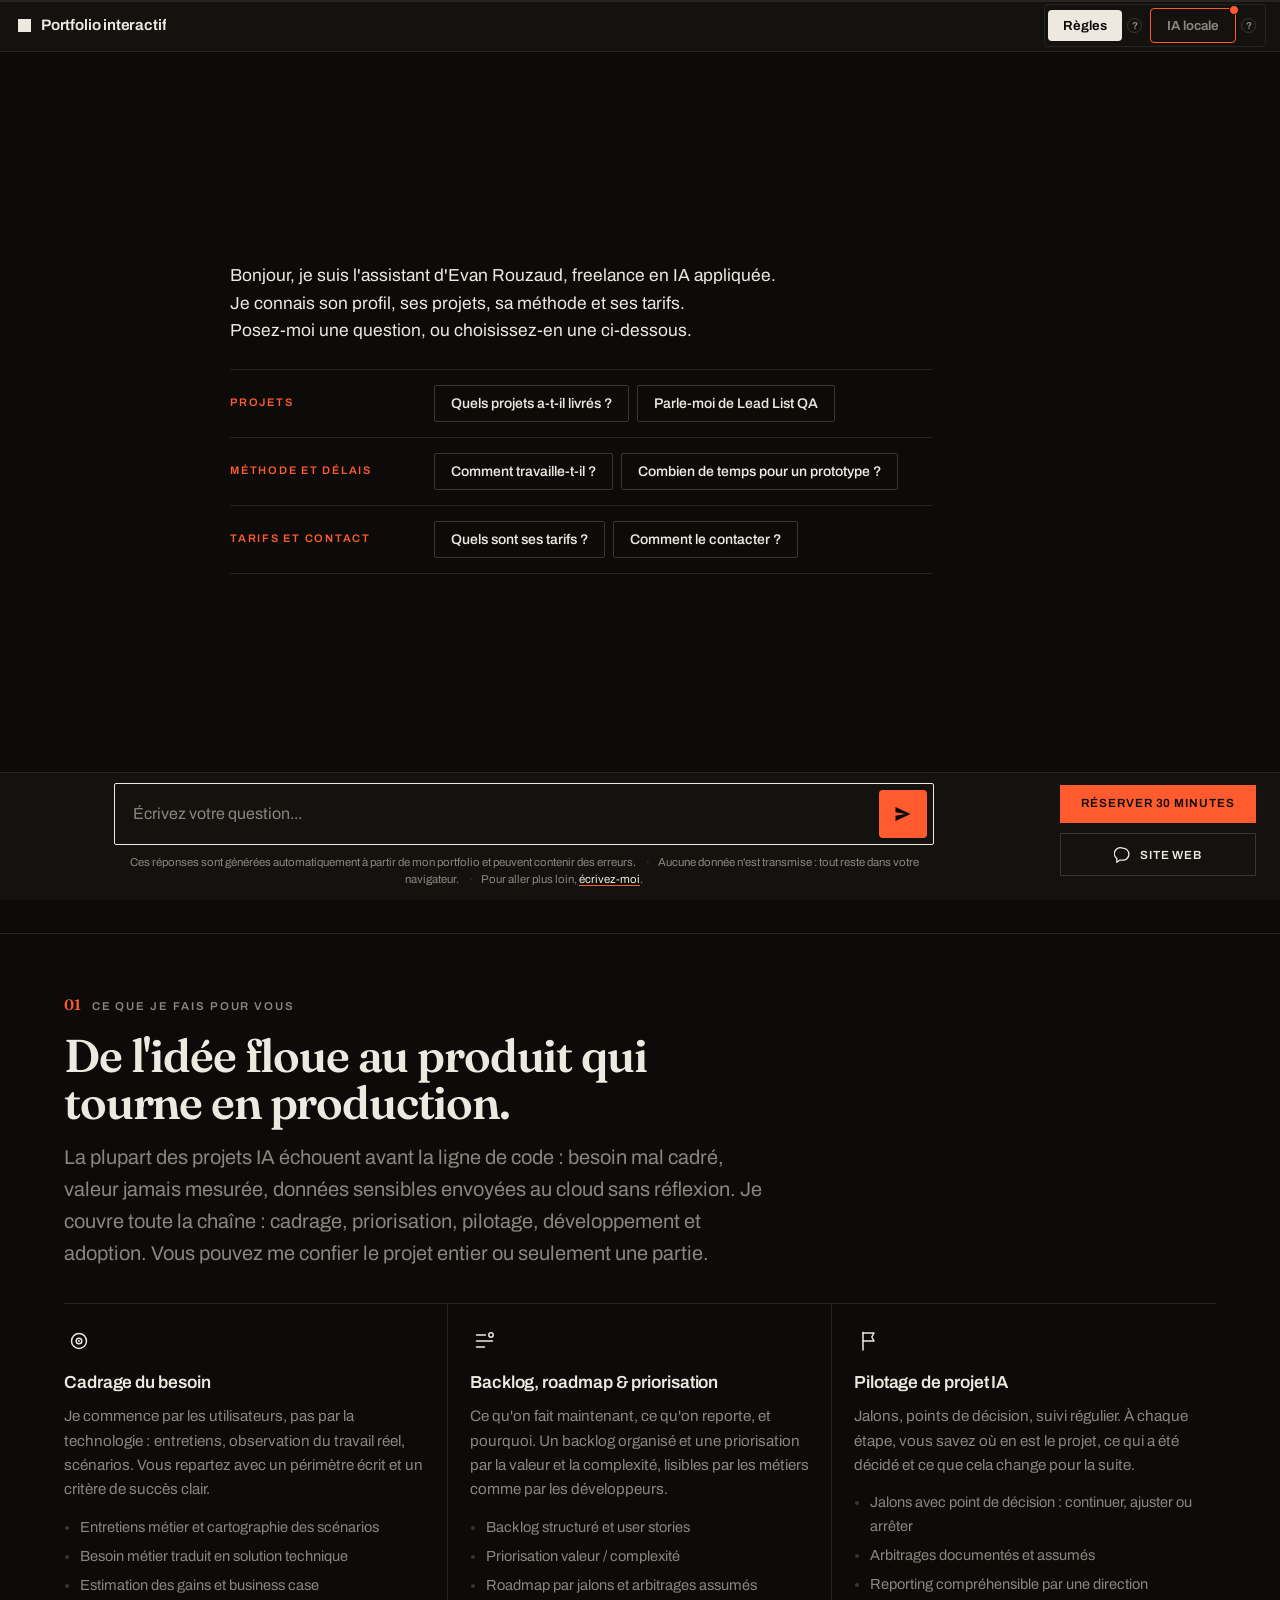
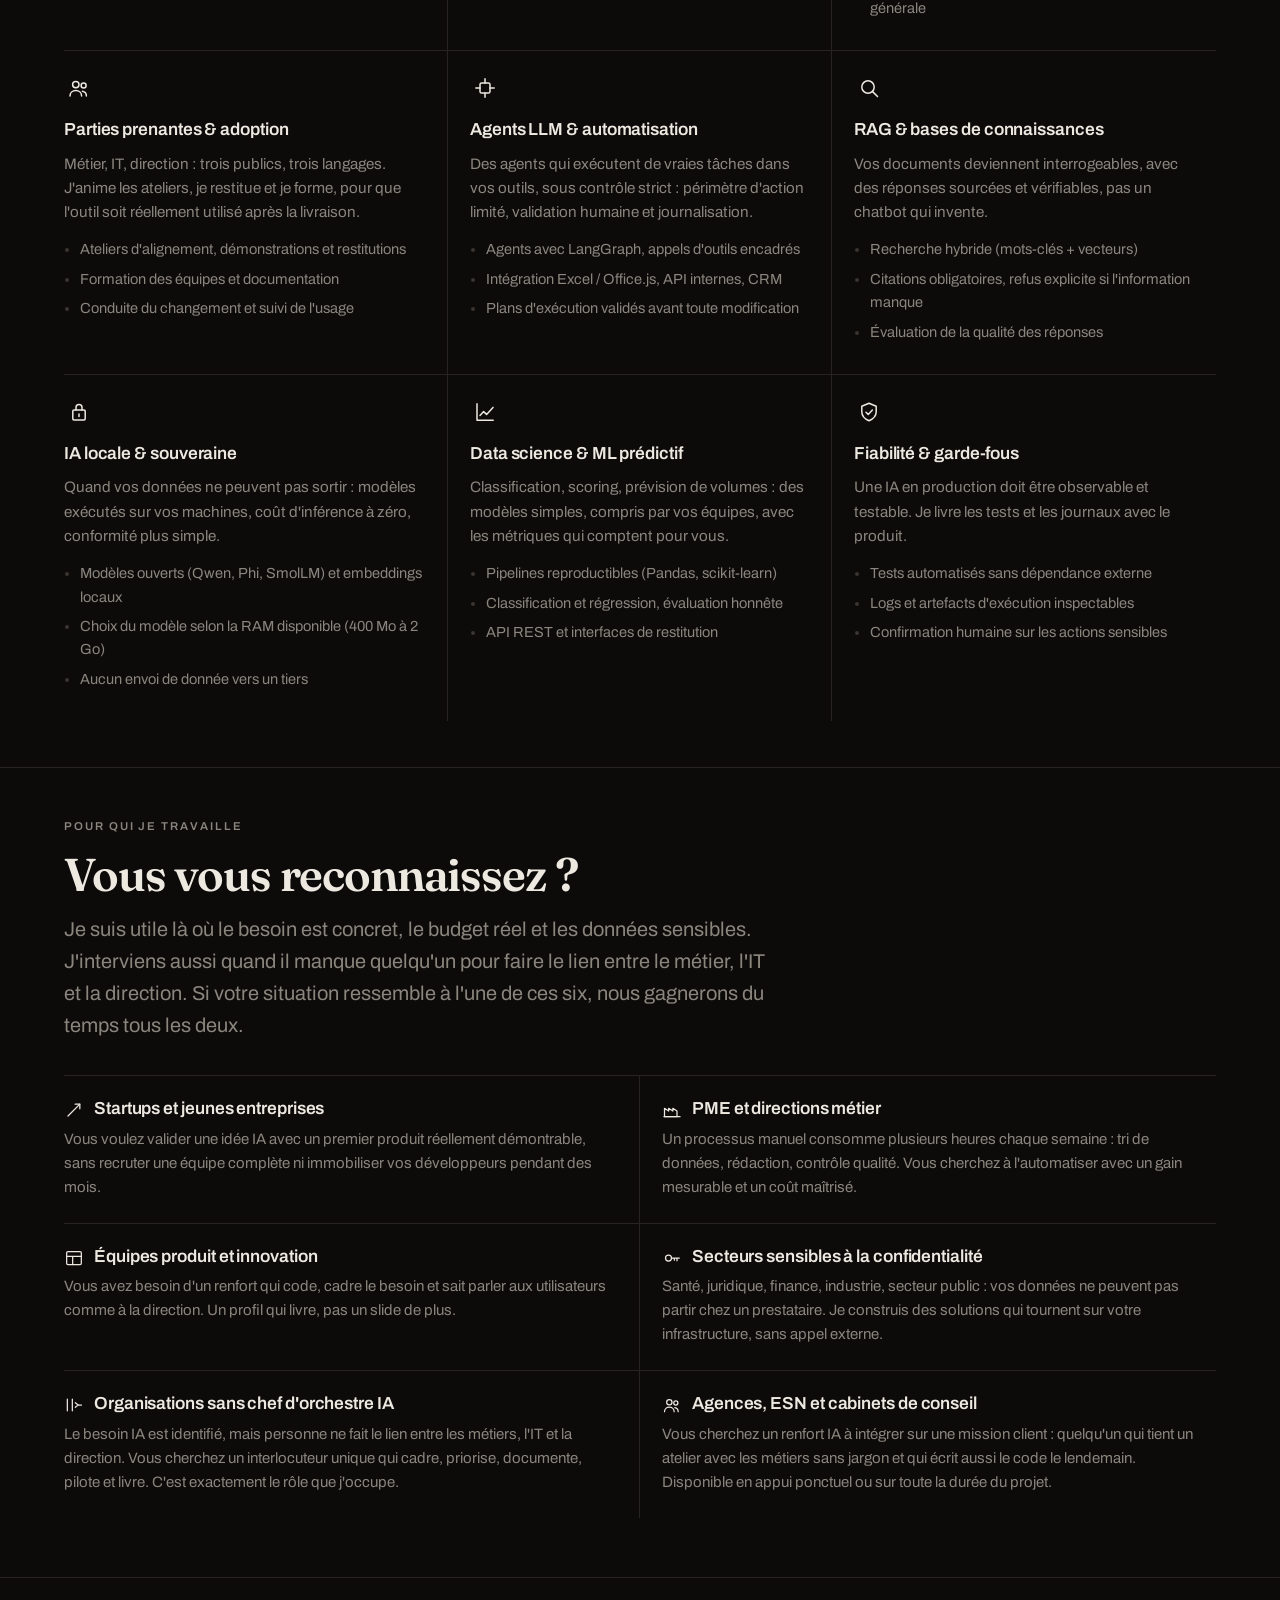
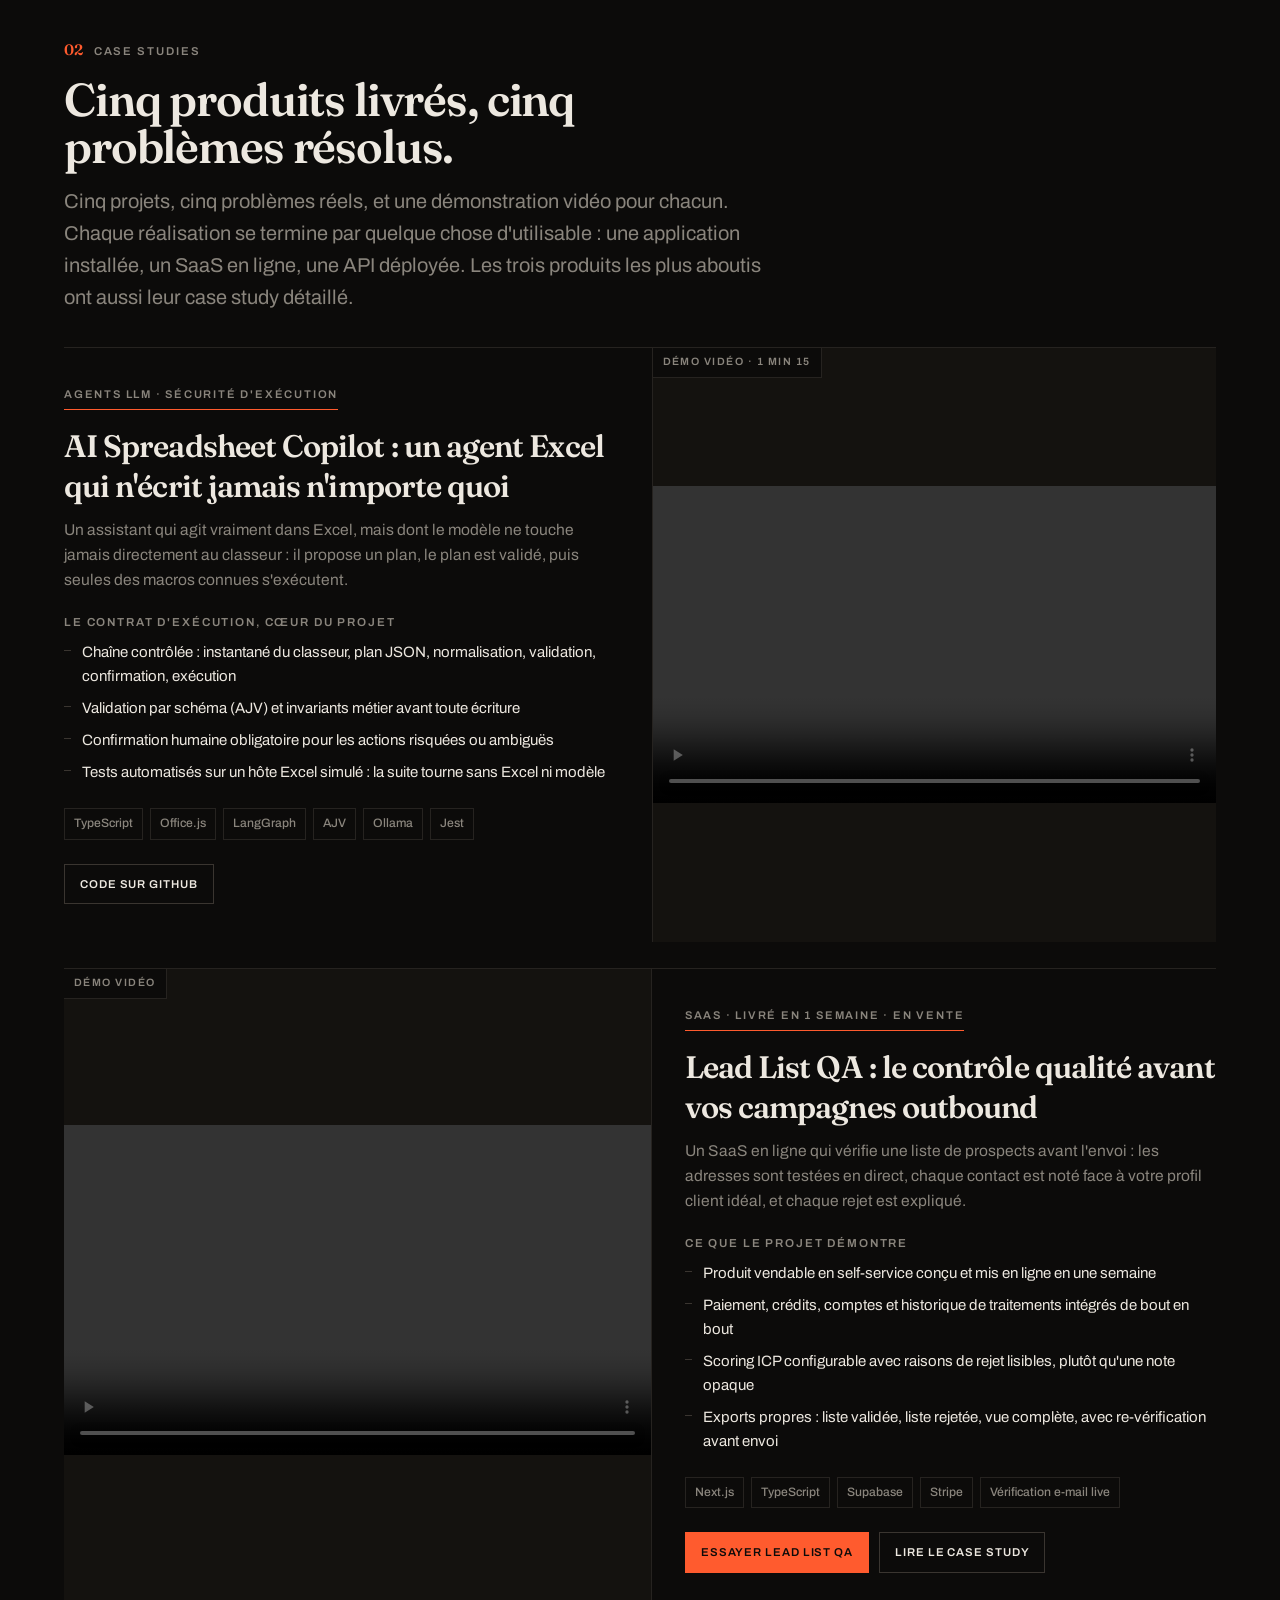
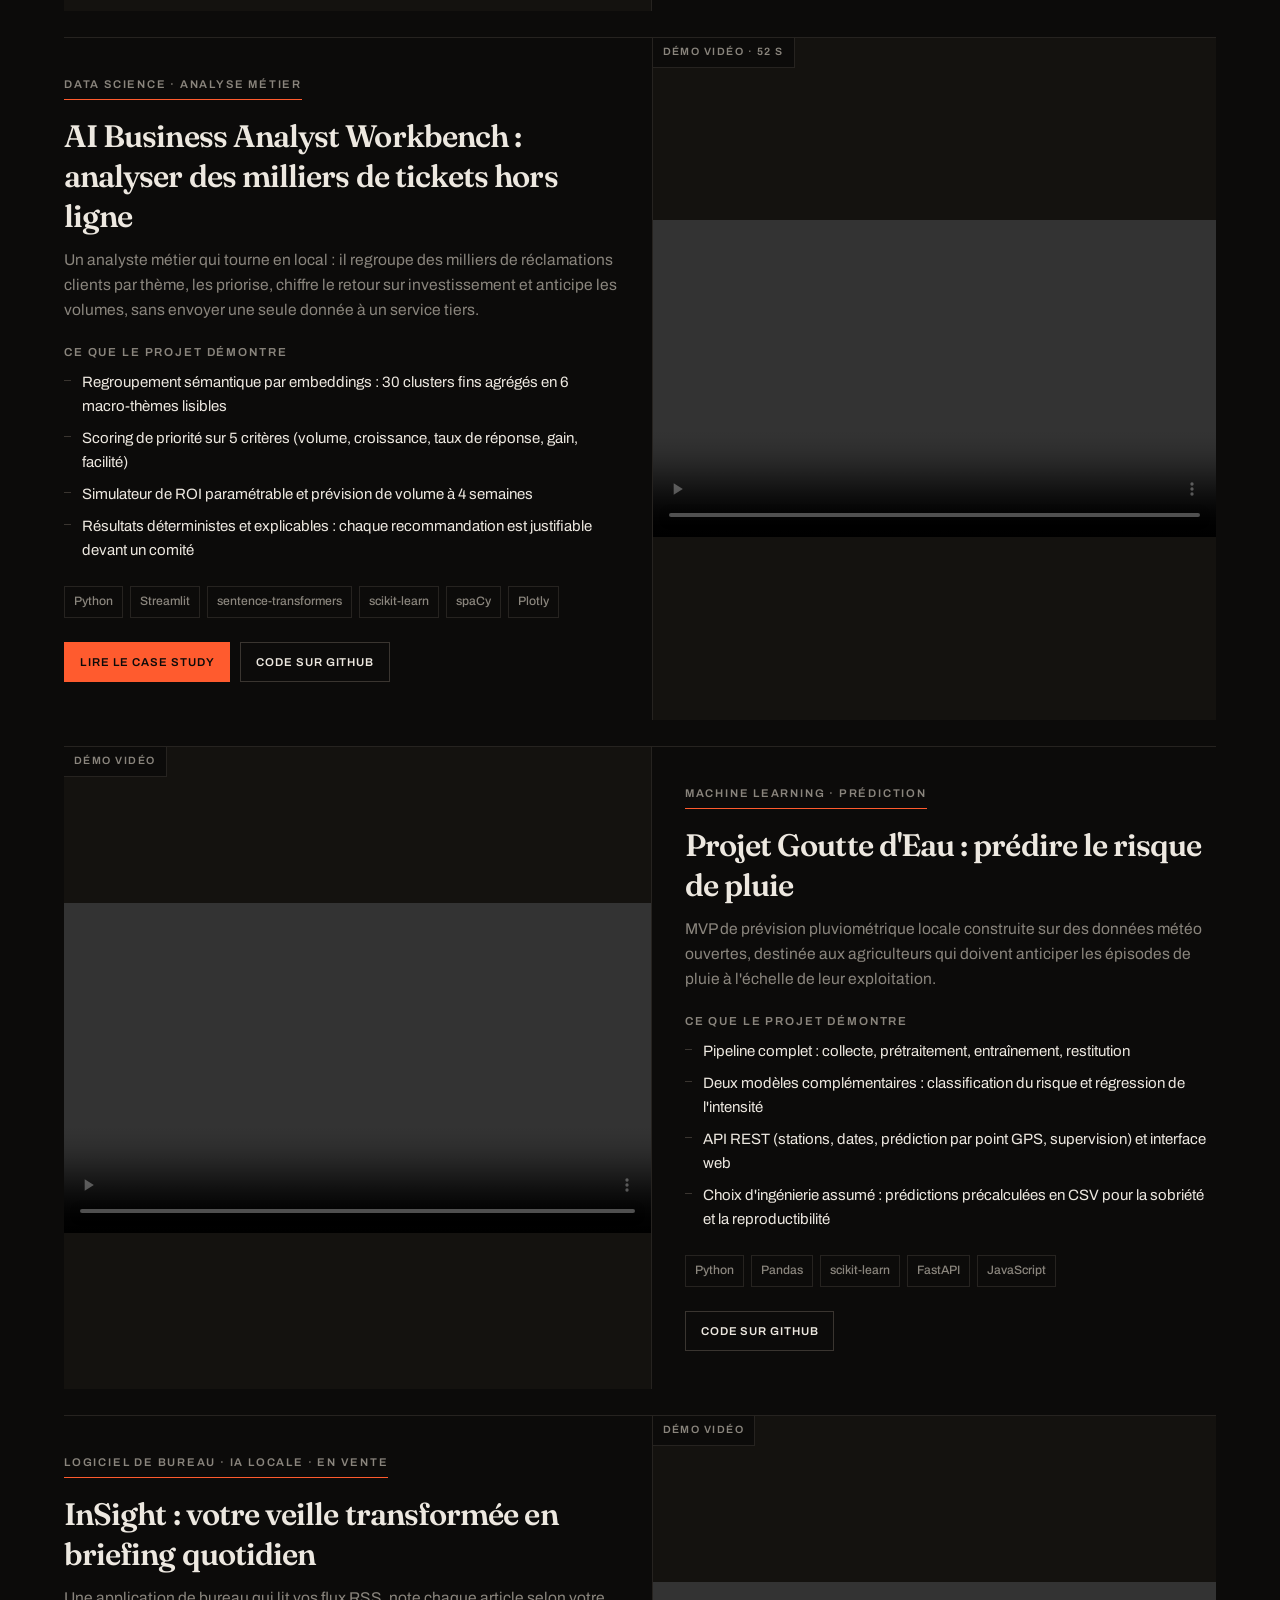
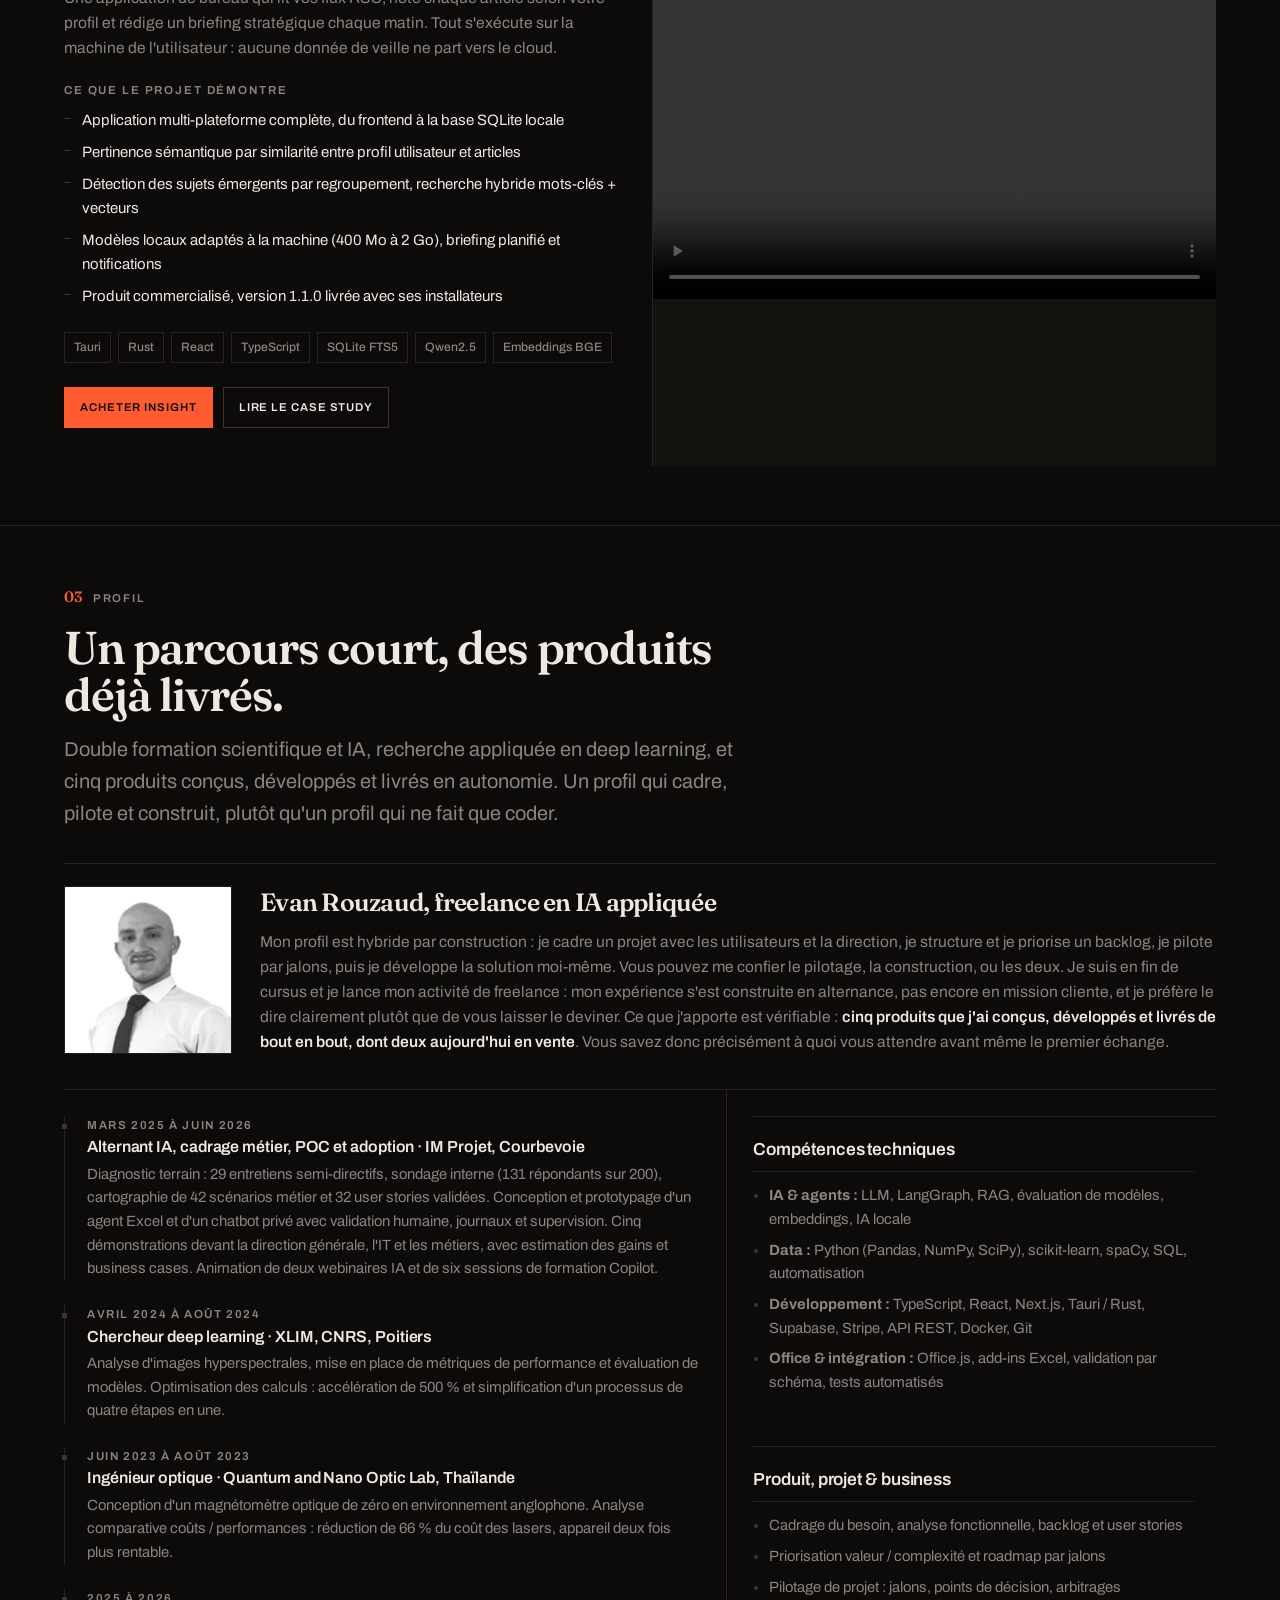
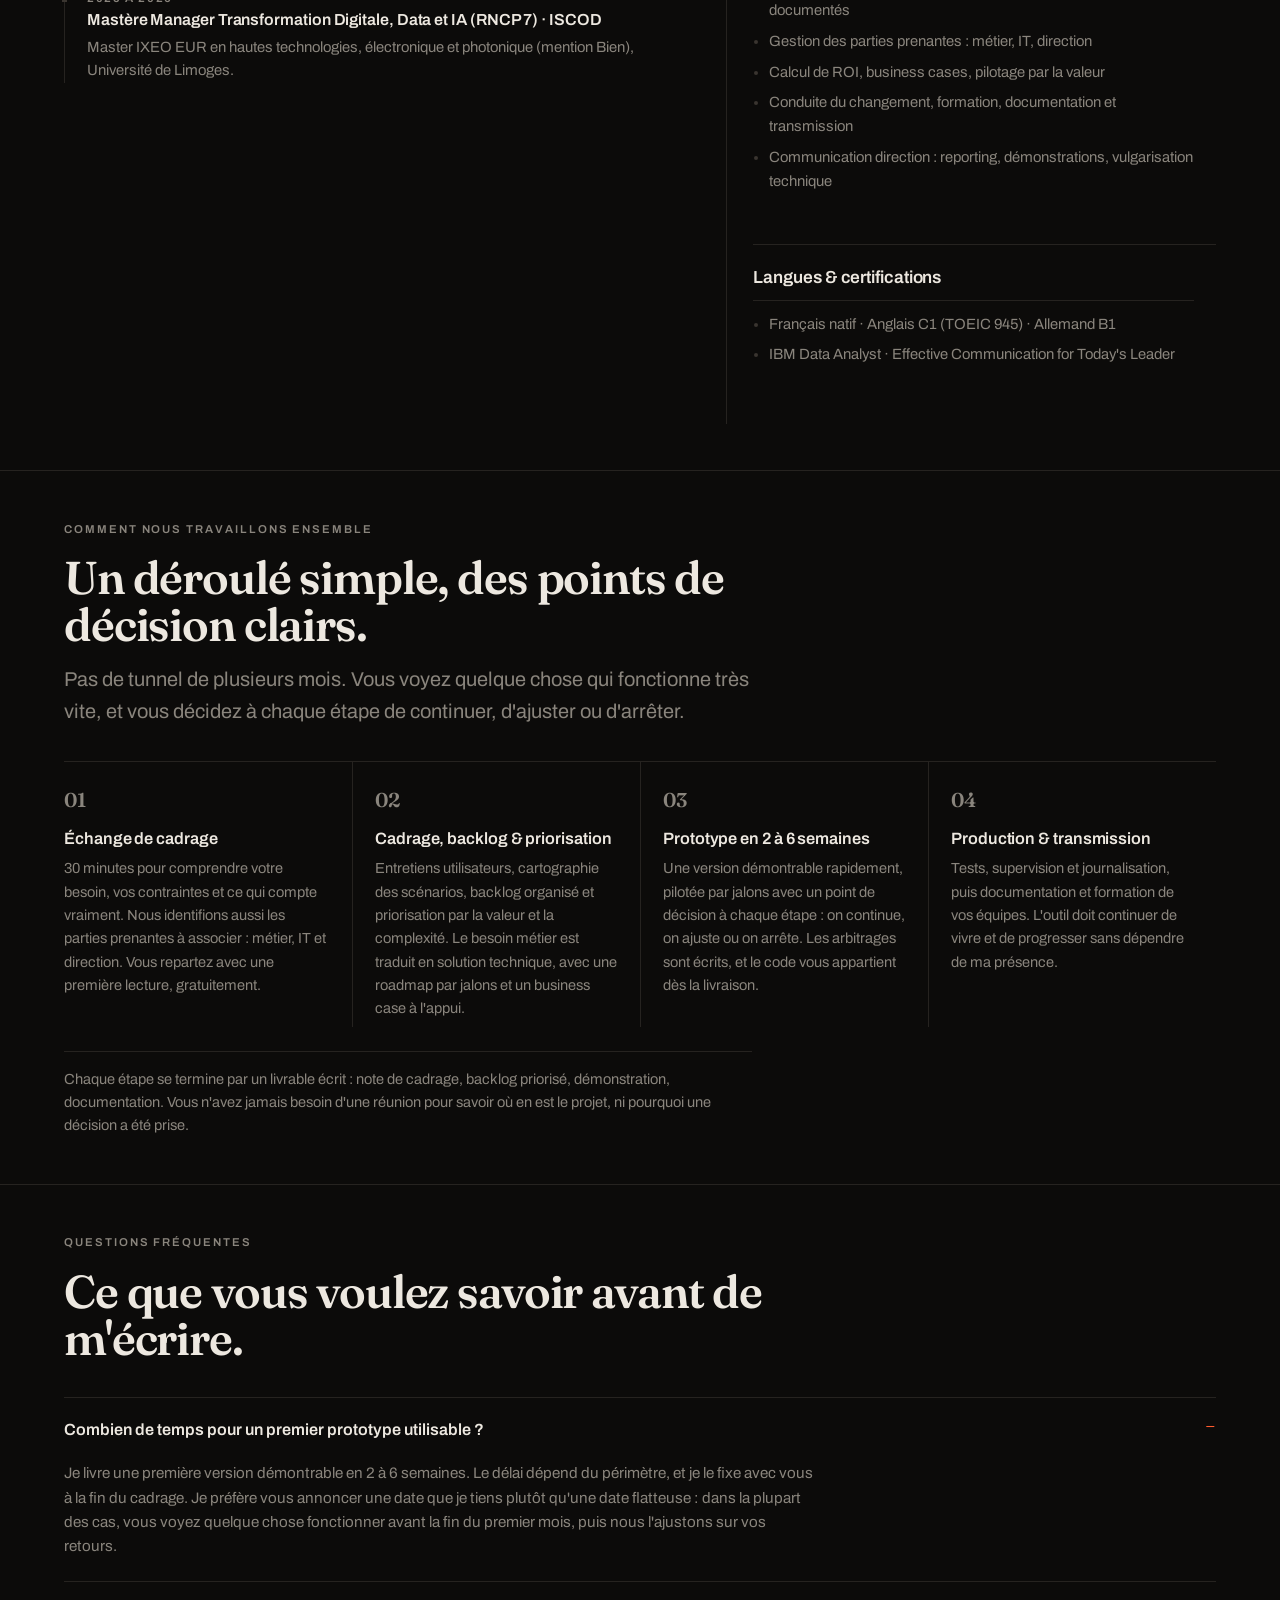
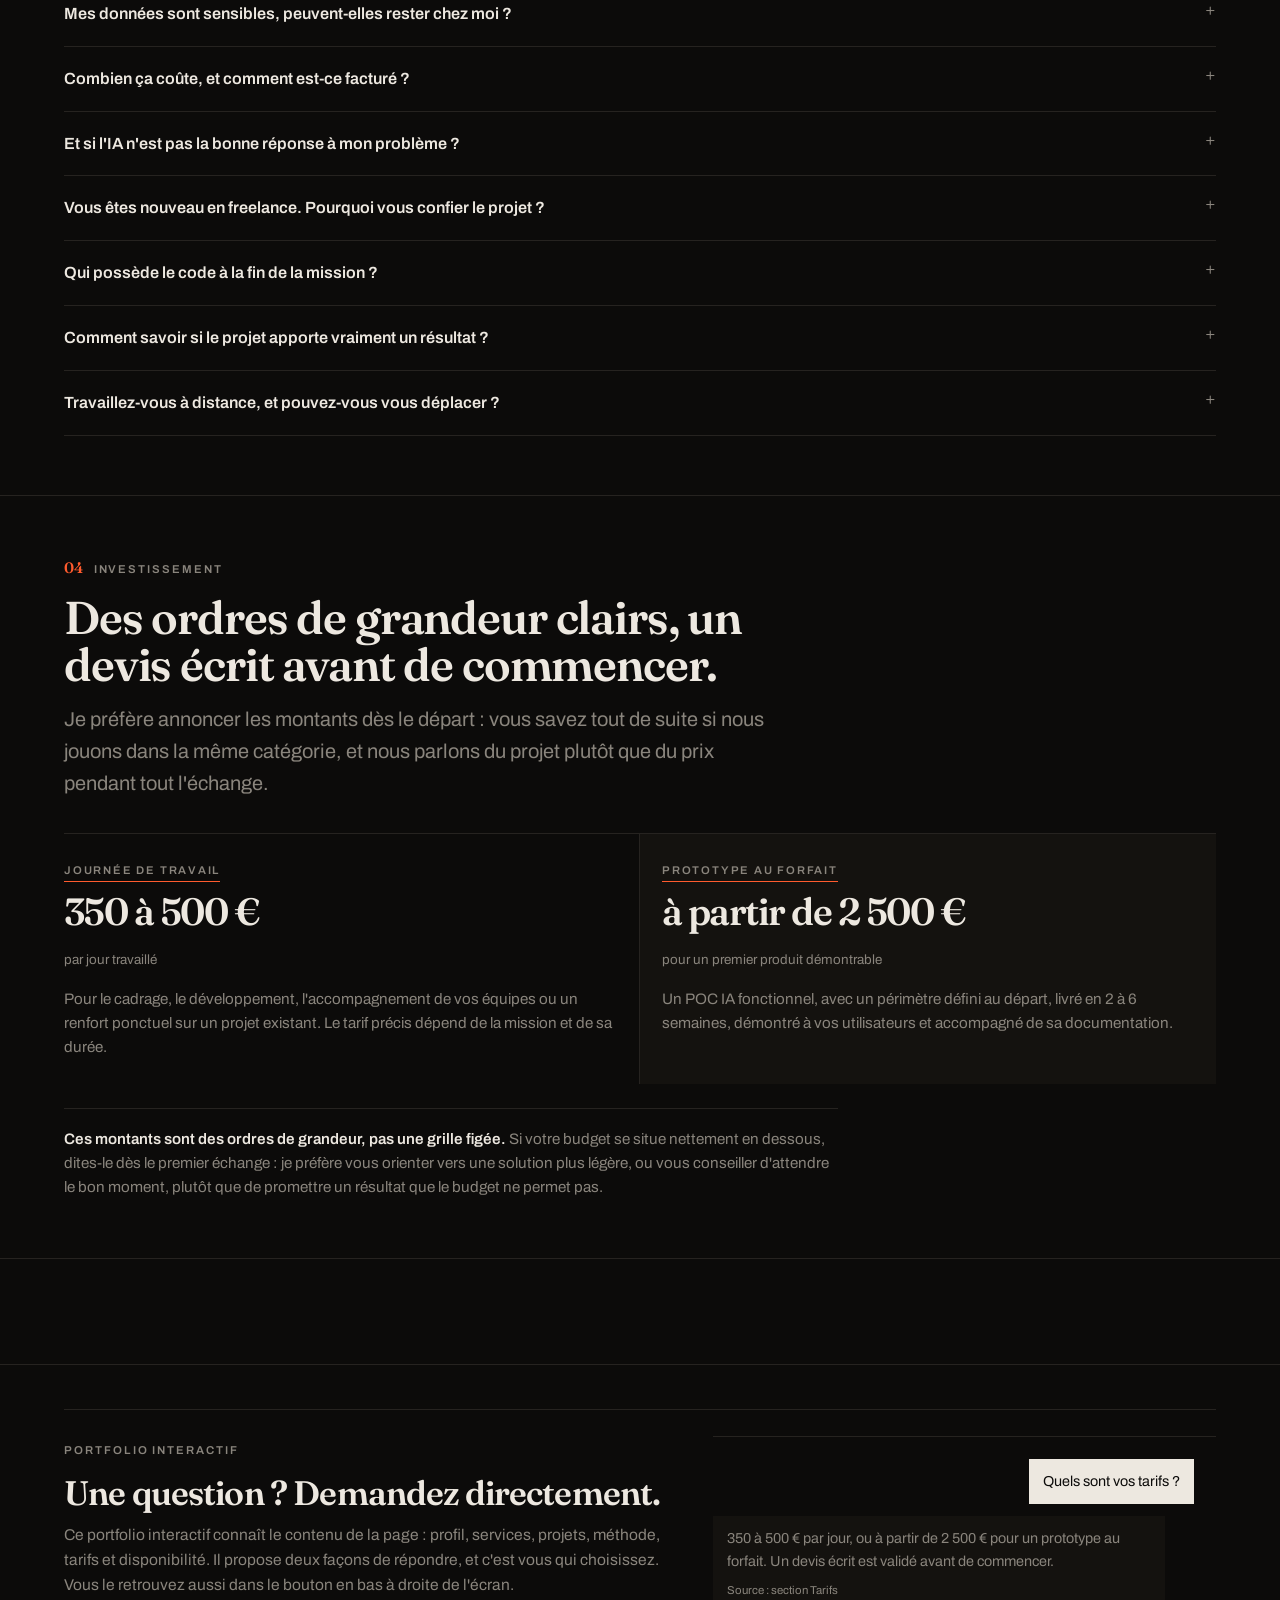
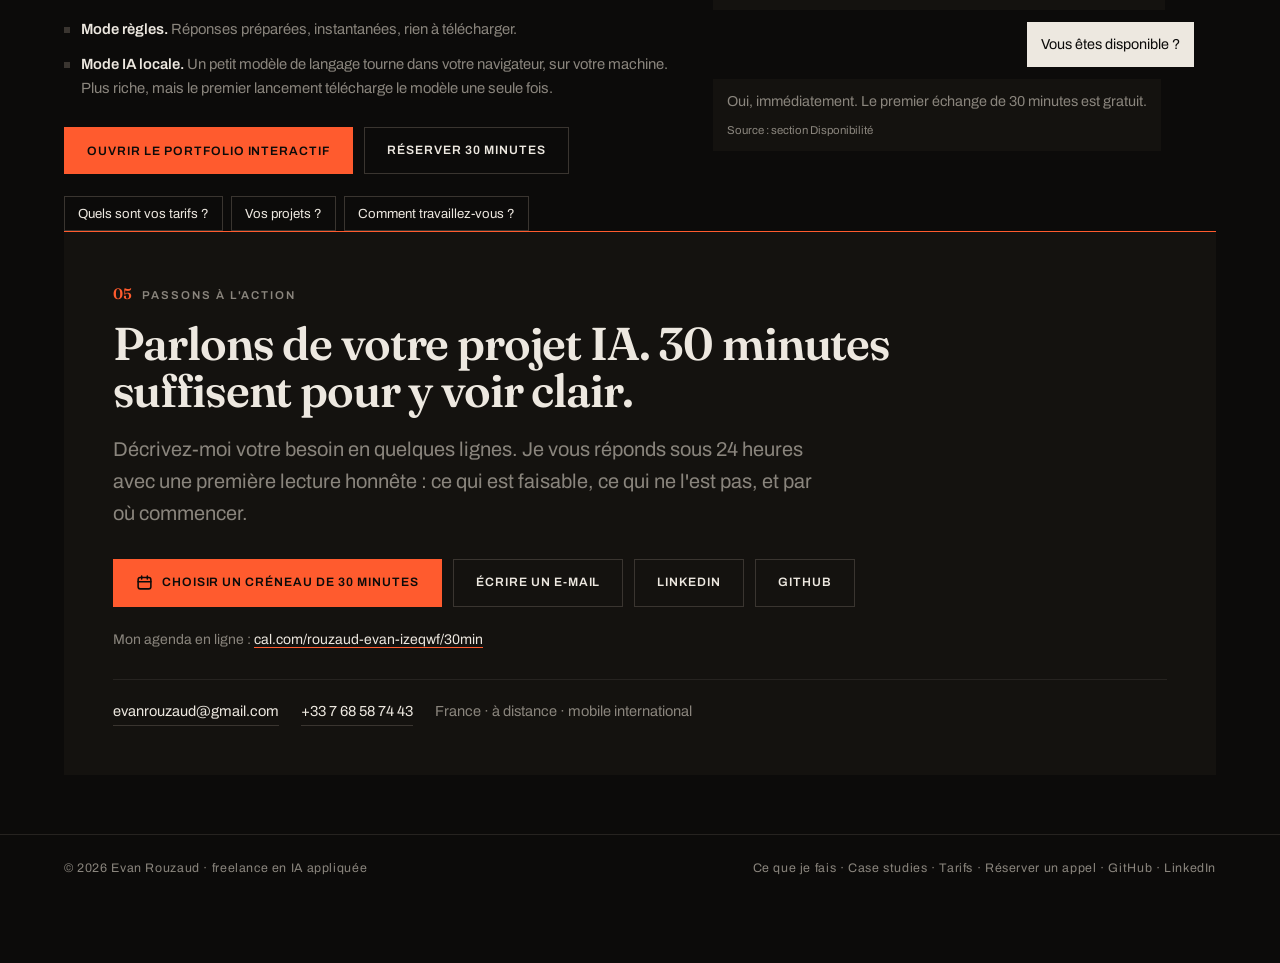
==== commit 631a2ff8: "Portfolio interactif par defaut, bouton du coin a deux libelles La page d'accueil s'ouvre sur l'assi" ====
--- a/index.html
+++ b/index.html
@@ -2,6 +2,17 @@
 <html lang="fr">
 <head>
 <meta charset="utf-8">
+<!-- Le portfolio interactif est l'interface par défaut de cette page : on masque le site
+     dès la première peinture, le temps que l'assistant se charge par-dessus. Sans
+     JavaScript, rien n'est masqué : le site s'affiche normalement. Le filet de sécurité
+     rend le site si l'assistant ne s'ouvre pas (fichier manquant, erreur, réseau lent). -->
+<script>
+  document.documentElement.classList.add("chat-boot");
+  setTimeout(function () {
+    var page = document.getElementById("chat-page");
+    if (!page || !page.classList.contains("open")) document.documentElement.classList.remove("chat-boot");
+  }, 6000);
+</script>
 <meta name="viewport" content="width=device-width, initial-scale=1">
 <title>Evan Rouzaud | Cadrage, pilotage et développement de projets IA</title>
 <meta name="description" content="Projets IA de bout en bout : cadrage du besoin, roadmap et priorisation, pilotage par jalons, puis développement (agents LLM, RAG, IA locale, machine learning). Profil hybride pour des rôles de Product Owner IA, chef de projet IA, Solution Architect IA ou ingénieur IA.">
@@ -314,27 +325,38 @@
 /* ---------- bouton du portfolio interactif ---------- */
 .peel{
   position:fixed;z-index:90;
-  right:calc(18px + env(safe-area-inset-right,0px));
-  bottom:calc(18px + env(safe-area-inset-bottom,0px))
+  right:calc(24px + env(safe-area-inset-right,0px));
+  bottom:calc(24px + env(safe-area-inset-bottom,0px))
 }
 .peel-btn{
   position:relative;display:inline-flex;align-items:center;justify-content:center;gap:9px;
   padding:12px 17px;white-space:nowrap;cursor:pointer;font-family:var(--sans);
   background:var(--accent);color:var(--bg);border:1px solid var(--accent);
   font-size:11.8px;font-weight:600;letter-spacing:.08em;text-transform:uppercase;
-  transition:background .18s,color .18s
+  transition:background .18s,color .18s,border-color .18s
 }
 .peel-btn:hover{background:transparent;color:var(--accent)}
 .peel-btn .ico{width:17px;height:17px;flex:0 0 auto}
-.peel-btn .ico-close{display:none}
 .peel-dot{
   position:absolute;top:-5px;right:-5px;width:11px;height:11px;border-radius:50%;
-  background:var(--accent);border:2px solid var(--bg)
-}
-.peel.is-open .peel-dot,.peel.seen .peel-dot{display:none}
-.peel.is-open .ico-chat{display:none}
-.peel.is-open .ico-close{display:block}
-.peel.is-open .peel-btn{background:var(--surface);color:var(--txt);border-color:var(--rule-hi)}
+  background:var(--accent);border:2px solid var(--bg);
+  animation:dotPulse 2.4s ease-out infinite
+}
+/* Pulsation de la pastille : seul box-shadow du site, il fait signe sans rien déplacer.
+   Même animation que la pastille du sélecteur de mode (voir chat/chat.css). */
+@keyframes dotPulse{
+  0%{box-shadow:0 0 0 0 rgba(255,91,46,.55)}
+  70%{box-shadow:0 0 0 7px rgba(255,91,46,0)}
+  100%{box-shadow:0 0 0 0 rgba(255,91,46,0)}
+}
+/* Assistant ouvert : le bouton propose le site, en filet, et perd sa pastille d'invitation.
+   C'est le même bouton, avec l'autre libellé : un seul bouton pour les deux sens. */
+.peel.is-open .peel-btn{background:transparent;color:var(--txt);border-color:var(--rule-hi)}
+.peel.is-open .peel-btn:hover{background:var(--accent);color:var(--bg);border-color:var(--accent)}
+.peel.is-open .peel-dot{display:none}
+
+/* Le site reste dans le DOM, masqué le temps que l'assistant s'ouvre par-dessus. */
+html.chat-boot body > header,html.chat-boot body > main,html.chat-boot body > footer{visibility:hidden}
 
 /* ---------- apparition ---------- */
 .rv{opacity:0;transform:translateY(12px);transition:opacity .55s ease,transform .55s ease}
@@ -343,6 +365,7 @@
   .rv{opacity:1;transform:none;transition:none}
   html{scroll-behavior:auto}
   .btn,.peel-btn,.nav-links a,.assistant-chips button{transition:none}
+  .peel-dot{animation:none}
 }
 
 /* ---------- responsive ---------- */
@@ -387,9 +410,11 @@
   .kpis{grid-template-columns:1fr}
   .kpi{border-left:0;border-top:1px solid var(--rule);padding:20px 0}
   .kpi:first-child{border-top:0}
-  .peel-btn{padding:13px}
-  .peel-label{position:absolute;width:1px;height:1px;overflow:hidden;clip:rect(0 0 0 0)}
-  .peel{right:calc(14px + env(safe-area-inset-right,0px));bottom:calc(14px + env(safe-area-inset-bottom,0px))}
+  /* Sur mobile, le bouton du coin est en pleine largeur : il forme une colonne avec
+     « Réserver 30 minutes » quand l'assistant est ouvert. Son libellé reste visible, c'est
+     lui qui dit ce que fait le bouton. */
+  .peel{left:calc(24px + env(safe-area-inset-left,0px));right:calc(24px + env(safe-area-inset-right,0px));bottom:calc(24px + env(safe-area-inset-bottom,0px))}
+  .peel-btn{display:flex;width:100%;padding:15px 13px}
 }
 </style>
 <link rel="preconnect" href="https://fonts.googleapis.com">
@@ -1121,17 +1146,15 @@
 </footer>
 
 <!-- ================= ASSISTANT : BOUTON DU COIN ================= -->
-<!-- Bouton discret en bas à droite : il ouvre le portfolio interactif, et le referme s'il
-     est déjà ouvert. Le moteur est chargé par chat/chat-loader.js, l'interface est
-     construite par chat.js. -->
-<div class="peel" id="peel">
+<!-- Un seul bouton, deux libellés : « Portfolio interactif » quand l'assistant est fermé,
+     « Site web » quand il est ouvert. Sur cette page, l'assistant est l'interface par
+     défaut : data-auto-open le fait s'ouvrir à chaque chargement, par-dessus le site.
+     Le moteur est chargé par chat/chat-loader.js, l'interface est construite par chat.js. -->
+<div class="peel" id="peel" data-auto-open>
   <button type="button" id="chat-launcher" class="peel-btn"
           aria-label="Ouvrir le portfolio interactif" aria-expanded="false" aria-controls="chat-page">
     <svg class="ico ico-chat" viewBox="0 0 24 24" fill="none" stroke="currentColor" stroke-width="1.9" stroke-linecap="round" stroke-linejoin="round" aria-hidden="true">
       <path d="M21 11.5a8.5 8.5 0 0 1-8.5 8.5H8l-4 3v-5.4A8.5 8.5 0 0 1 12.5 3 8.5 8.5 0 0 1 21 11.5z"/>
-    </svg>
-    <svg class="ico ico-close" viewBox="0 0 24 24" fill="none" stroke="currentColor" stroke-width="2.2" stroke-linecap="round" aria-hidden="true">
-      <path d="M6 6l12 12M18 6L6 18"/>
     </svg>
     <span class="peel-dot" aria-hidden="true"></span>
     <span class="peel-label">Portfolio interactif</span>
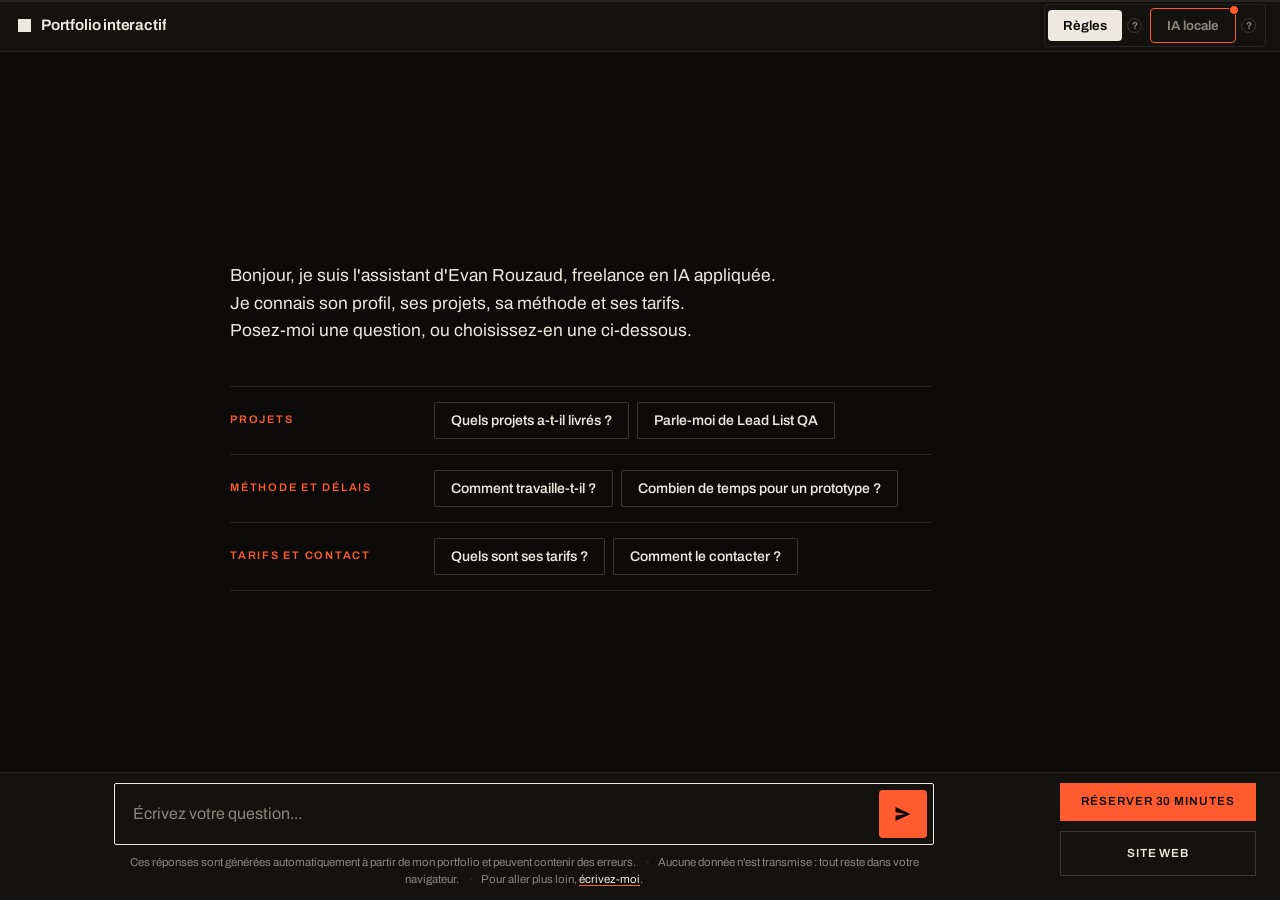
==== commit 1d572cd2: "Separation du site et du portfolio interactif en deux pages site.html reprend le site tel quel (meme" ====
--- a/index.html
+++ b/index.html
@@ -2,1241 +2,62 @@
 <html lang="fr">
 <head>
 <meta charset="utf-8">
-<!-- Le portfolio interactif est l'interface par défaut de cette page : on masque le site
-     dès la première peinture, le temps que l'assistant se charge par-dessus. Sans
-     JavaScript, rien n'est masqué : le site s'affiche normalement. Le filet de sécurité
-     rend le site si l'assistant ne s'ouvre pas (fichier manquant, erreur, réseau lent). -->
-<script>
-  document.documentElement.classList.add("chat-boot");
-  setTimeout(function () {
-    var page = document.getElementById("chat-page");
-    if (!page || !page.classList.contains("open")) document.documentElement.classList.remove("chat-boot");
-  }, 6000);
-</script>
 <meta name="viewport" content="width=device-width, initial-scale=1">
-<title>Evan Rouzaud | Cadrage, pilotage et développement de projets IA</title>
-<meta name="description" content="Projets IA de bout en bout : cadrage du besoin, roadmap et priorisation, pilotage par jalons, puis développement (agents LLM, RAG, IA locale, machine learning). Profil hybride pour des rôles de Product Owner IA, chef de projet IA, Solution Architect IA ou ingénieur IA.">
+<title>Portfolio interactif — Evan Rouzaud</title>
+<meta name="description" content="Le portfolio interactif d'Evan Rouzaud : posez votre question, l'assistant répond à partir du portfolio. Mode règles instantané, ou petit modèle de langage qui tourne dans votre navigateur.">
 <meta name="author" content="Evan Rouzaud">
-<meta name="theme-color" content="#05070d">
-<link rel="canonical" href="https://evan-rouzaud-git.github.io/portfolio/">
-<meta property="og:type" content="website">
-<meta property="og:locale" content="fr_FR">
-<meta property="og:title" content="Evan Rouzaud | Projets IA : cadrage, pilotage, développement">
-<meta property="og:description" content="Product Owner IA, chef de projet IA, Solution Architect IA ou ingénieur IA : un interlocuteur unique qui cadre le besoin, priorise, pilote et construit la solution.">
-<meta name="twitter:card" content="summary_large_image">
 <link rel="icon" href="data:image/svg+xml,<svg xmlns='http://www.w3.org/2000/svg' viewBox='0 0 100 100'><rect width='100' height='100' rx='22' fill='%230b1020'/><text y='68' x='50' text-anchor='middle' font-size='54' font-family='system-ui' font-weight='700' fill='%2360e6ff'>E</text></svg>">
-
-<style>
-/* =========================================================================
-   Portfolio IA, dark éditorial
-   Référence : Bloomberg Businessweek en version numérique sombre. Densité
-   éditoriale du Financial Times, sur fond noir chaud.
-   Palette : fond #0C0B0A, surface #14120F, texte #EDE8E0, texte secondaire
-   #8A857D, filets #262320, accent #FF5B2E.
-   Accent à trois endroits seulement : bouton principal, numéros de section,
-   marqueurs (soulignements de liens, pastille du coin).
-   Structure : contenu à même le fond, filets de 1 px, aucun bloc encadré,
-   aucun dégradé, aucune ombre colorée, aucun flou.
-   Typos : Fraunces (titres), Archivo (corps et micro-labels).
-   ========================================================================= */
-:root{
-  --bg:#0C0B0A;
-  --surface:#14120F;
-  --txt:#EDE8E0;
-  --muted:#8A857D;
-  --rule:#262320;
-  --rule-hi:#3A3530;
-  --accent:#FF5B2E;
-  --maxw:1200px;
-  --pad:24px;
-  --serif:"Fraunces",Georgia,"Times New Roman",serif;
-  --sans:"Archivo",-apple-system,BlinkMacSystemFont,"Segoe UI",Helvetica,Arial,sans-serif;
-}
-*{box-sizing:border-box}
-html{scroll-behavior:smooth}
-body{
-  margin:0;background:var(--bg);color:var(--txt);
-  font-family:var(--sans);font-size:16.5px;line-height:1.6;
-  -webkit-font-smoothing:antialiased;overflow-x:hidden;counter-reset:sec
-}
-h1,h2,h3,h4{margin:0;line-height:1.02;letter-spacing:-.025em}
-h1{font-family:var(--serif);font-weight:600;font-size:clamp(40px,6.4vw,76px);letter-spacing:-.04em}
-h2{font-family:var(--serif);font-weight:600;font-size:clamp(28px,3.6vw,46px)}
-h3{font-family:var(--sans);font-weight:600;font-size:17.4px;line-height:1.3;letter-spacing:-.005em}
-h4{font-family:var(--sans);font-weight:600;font-size:11.6px;letter-spacing:.16em;text-transform:uppercase;color:var(--muted)}
-p{margin:0}
-a{color:inherit}
-.muted{color:var(--muted)}
-.lead{font-size:clamp(17px,1.9vw,20px);color:var(--muted);max-width:64ch}
-:focus-visible{outline:1px solid var(--accent);outline-offset:2px}
-img,video{max-width:100%;display:block}
-
-/* ---------- container ---------- */
-.wrap{max-width:var(--maxw);margin:0 auto;padding:0 var(--pad)}
-
-/* ---------- en-tête : pleine largeur, 64 px, filet en bas ---------- */
-header{
-  position:sticky;top:0;z-index:50;background:var(--bg);height:64px;
-  border-bottom:1px solid var(--rule)
-}
-.nav{display:flex;align-items:center;justify-content:space-between;gap:20px;height:64px;position:relative}
-.brand{display:flex;align-items:center;gap:10px;font-family:var(--serif);font-weight:600;font-size:19px;letter-spacing:-.025em;text-decoration:none;white-space:nowrap}
-.brand .dot{
-  width:26px;height:26px;display:grid;place-items:center;flex:0 0 auto;
-  font-family:var(--serif);font-size:14px;font-weight:600;color:var(--bg);background:var(--txt)
-}
-.nav-links{display:flex;gap:22px;font-size:12px;font-weight:500;letter-spacing:.08em;text-transform:uppercase}
-.nav-links a{color:var(--muted);text-decoration:none;padding-bottom:3px;border-bottom:1px solid transparent;transition:color .18s,border-color .18s}
-.nav-links a:hover{color:var(--txt);border-bottom-color:var(--accent)}
-.nav-right{display:flex;align-items:center;gap:12px}
-.nav-cta{
-  padding:9px 15px;text-decoration:none;white-space:nowrap;border:1px solid var(--accent);
-  font-size:11.6px;font-weight:600;letter-spacing:.08em;text-transform:uppercase;
-  background:var(--accent);color:var(--bg)
-}
-.nav-cta:hover{background:transparent;color:var(--accent)}
-.burger{
-  display:none;width:40px;height:38px;border:1px solid var(--rule-hi);background:transparent;
-  cursor:pointer;padding:11px 9px;flex-direction:column;justify-content:space-between;flex:0 0 auto
-}
-.burger span{display:block;height:2px;width:100%;background:var(--txt);transition:transform .25s,opacity .2s}
-header.open .burger span:nth-child(1){transform:translateY(7px) rotate(45deg)}
-header.open .burger span:nth-child(2){opacity:0}
-header.open .burger span:nth-child(3){transform:translateY(-7px) rotate(-45deg)}
-
-/* ---------- menu déroulant ---------- */
-.nav-drop{position:relative;display:flex;align-items:center}
-.nav-drop > a{display:inline-flex;align-items:center;gap:7px}
-.nav-drop > a::after{
-  content:"";width:5px;height:5px;border-right:1px solid currentColor;border-bottom:1px solid currentColor;
-  transform:rotate(45deg) translate(-1px,-1px)
-}
-.nav-drop-menu{
-  position:absolute;top:calc(100% + 14px);left:0;z-index:60;min-width:300px;padding:0;
-  display:flex;flex-direction:column;background:var(--surface);border-top:1px solid var(--accent);
-  opacity:0;visibility:hidden;transform:translateY(-4px);
-  transition:opacity .18s ease,transform .18s ease,visibility .18s
-}
-.nav-drop:hover .nav-drop-menu,.nav-drop:focus-within .nav-drop-menu{opacity:1;visibility:visible;transform:none}
-.nav-drop-menu a{
-  padding:12px 14px;text-decoration:none;color:var(--txt);border-bottom:1px solid var(--rule);
-  font-size:14px;font-weight:600;letter-spacing:0;text-transform:none;line-height:1.35
-}
-.nav-drop-menu a:last-child{border-bottom:0}
-.nav-drop-menu a:hover{color:var(--accent)}
-.nav-drop-menu a span{display:block;margin-top:3px;font-size:12.4px;font-weight:400;color:var(--muted)}
-
-/* ---------- boutons ---------- */
-.btn{
-  display:inline-flex;align-items:center;justify-content:center;gap:9px;
-  padding:13px 22px;border:1px solid transparent;cursor:pointer;
-  font-family:var(--sans);font-size:12.2px;font-weight:600;letter-spacing:.08em;text-transform:uppercase;
-  text-decoration:none;transition:background .18s,color .18s,border-color .18s
-}
-.btn-primary{background:var(--accent);color:var(--bg);border-color:var(--accent)}
-.btn-primary:hover{background:transparent;color:var(--accent)}
-.btn-ghost{background:transparent;color:var(--txt);border-color:var(--rule-hi)}
-.btn-ghost:hover{border-color:var(--txt)}
-.btn-sm{padding:10px 15px;font-size:11.4px}
-.btn svg{flex:0 0 auto}
-
-/* ---------- sections ---------- */
-section{padding:clamp(40px,4.6vw,68px) 0;position:relative}
-section + section{border-top:1px solid var(--rule)}
-.sub{border-top:1px solid var(--rule);margin-top:clamp(32px,3.6vw,52px);padding-top:clamp(30px,3.4vw,48px)}
-.sec-head{max-width:78ch;margin-bottom:34px}
-.sec-head h2{margin:14px 0 14px}
-.sec-head.center{text-align:left}
-.eyebrow{
-  display:inline-flex;align-items:baseline;gap:10px;
-  font-size:11.4px;font-weight:600;letter-spacing:.17em;text-transform:uppercase;color:var(--muted)
-}
-.eyebrow::before{
-  content:counter(sec,decimal-leading-zero);
-  font-family:var(--serif);font-size:15px;font-weight:600;letter-spacing:.02em;color:var(--accent)
-}
-section:not(.hero){counter-increment:sec}
-.sub .eyebrow::before{content:none}
-
-/* ---------- hero ---------- */
-.hero{padding:clamp(34px,4.4vw,70px) 0 clamp(30px,3.6vw,54px)}
-.hero h1{max-width:26ch}
-.hero .lead{margin-top:24px}
-.hero-actions{display:flex;flex-wrap:wrap;gap:12px;margin-top:30px}
-.hero-note{margin-top:20px;font-size:14.2px;color:var(--muted);max-width:74ch}
-.hero-note a{color:var(--txt);text-decoration:none;border-bottom:1px solid var(--accent)}
-.hero-note a:hover{color:var(--accent)}
-.kpis{
-  display:grid;grid-template-columns:repeat(4,1fr);margin-top:clamp(32px,3.6vw,50px);
-  border-top:1px solid var(--rule);border-bottom:1px solid var(--rule)
-}
-.kpi{padding:24px 20px;border-left:1px solid var(--rule)}
-.kpi:first-child{border-left:0;padding-left:0}
-.kpi b{display:block;font-family:var(--serif);font-size:clamp(30px,3.6vw,46px);font-weight:600;letter-spacing:-.04em}
-.kpi span{display:block;margin-top:8px;font-size:13.2px;color:var(--muted);line-height:1.45}
-
-/* ---------- grilles et blocs : le contenu à même le fond ---------- */
-.grid{display:grid;gap:0}
-.g-3{grid-template-columns:repeat(3,1fr)}
-.g-2{grid-template-columns:repeat(2,1fr)}
-.card,.who,.price,.panel,.step,.assistant-visual{
-  background:transparent;padding:22px 22px 24px 0;border-top:1px solid var(--rule)
-}
-.g-3 > *,.g-2 > *{border-right:1px solid var(--rule)}
-.g-3 > *:nth-child(3n),.g-2 > *:nth-child(2n){border-right:0}
-.g-3 > *,.g-2 > *{padding-left:22px}
-.g-3 > *:nth-child(3n+1),.g-2 > *:nth-child(2n+1){padding-left:0}
-.card h3{margin-bottom:10px}
-.card p{color:var(--muted);font-size:15.2px}
-.card ul{margin:14px 0 0;padding-left:16px;color:var(--muted);font-size:14.6px}
-.card ul li{margin:6px 0}
-.card ul li::marker{color:var(--rule-hi)}
-.icon{width:30px;height:30px;display:grid;place-items:center;margin-bottom:16px;color:var(--txt)}
-.icon svg{width:24px;height:24px}
-.who h3{display:flex;align-items:flex-start;gap:10px}
-.who h3 svg{width:20px;height:20px;flex:0 0 auto;margin-top:2px;color:var(--txt)}
-.who p{color:var(--muted);font-size:15px}
-
-/* ---------- projets ---------- */
-.project{
-  display:grid;grid-template-columns:1.02fr .98fr;
-  border-top:1px solid var(--rule);background:transparent
-}
-.project + .project{margin-top:0}
-.project:nth-child(even) .pj-media{order:-1}
-.pj-body{padding:clamp(24px,3vw,38px) clamp(22px,2.6vw,36px) clamp(24px,3vw,38px) 0;display:flex;flex-direction:column}
-.project:nth-child(even) .pj-body{padding-left:clamp(22px,2.6vw,36px);padding-right:0}
-.pj-tag{
-  align-self:flex-start;margin-bottom:16px;padding-bottom:5px;border-bottom:1px solid var(--accent);
-  font-size:11.2px;font-weight:600;letter-spacing:.16em;text-transform:uppercase;color:var(--muted)
-}
-.pj-body h3{font-family:var(--serif);font-weight:600;font-size:clamp(23px,2.5vw,31px);letter-spacing:-.03em;margin-bottom:12px}
-.pj-body>p{color:var(--muted);font-size:15.6px}
-.pj-block{margin-top:24px}
-.pj-block h4{margin-bottom:11px}
-.pj-facts{margin:0;padding:0;list-style:none;display:flex;flex-direction:column;gap:8px}
-.pj-facts li{position:relative;padding-left:18px;font-size:15px;color:var(--txt)}
-.pj-facts li::before{content:"";position:absolute;left:0;top:.66em;width:7px;height:1px;background:var(--rule-hi)}
-.stack{display:flex;flex-wrap:wrap;gap:7px;margin-top:auto;padding-top:24px}
-.chip{padding:5px 9px;border:1px solid var(--rule);background:transparent;font-size:12.2px;font-weight:500;color:var(--muted)}
-.pj-actions{display:flex;flex-wrap:wrap;gap:10px;margin-top:24px}
-.pj-media{
-  position:relative;min-height:280px;display:flex;align-items:center;justify-content:center;
-  background:var(--surface);border-left:1px solid var(--rule)
-}
-.project:nth-child(even) .pj-media{border-left:0;border-right:1px solid var(--rule)}
-.pj-video{width:100%;aspect-ratio:16/9;object-fit:contain;background:var(--surface)}
-.media-badge{
-  position:absolute;top:0;left:0;z-index:2;padding:6px 10px;background:var(--bg);color:var(--muted);
-  font-size:10.6px;font-weight:600;letter-spacing:.14em;text-transform:uppercase;border-right:1px solid var(--rule);border-bottom:1px solid var(--rule)
-}
-
-/* ---------- méthode ---------- */
-.steps{counter-reset:s;display:grid;grid-template-columns:repeat(4,1fr);border-top:1px solid var(--rule)}
-.step{padding:22px 22px 6px 22px;border-left:1px solid var(--rule);border-top:0}
-.step:first-child{border-left:0;padding-left:0}
-.step::before{
-  counter-increment:s;content:counter(s,decimal-leading-zero);display:block;margin-bottom:12px;
-  font-family:var(--serif);font-size:20px;font-weight:600;letter-spacing:-.02em;color:var(--muted)
-}
-.step h3{font-size:16.4px;margin-bottom:8px}
-.step p{color:var(--muted);font-size:14.6px}
-.steps-note{margin-top:24px;padding-top:16px;border-top:1px solid var(--rule);color:var(--muted);font-size:14.6px;max-width:86ch}
-
-/* ---------- profil ---------- */
-.profile-head{display:flex;align-items:flex-start;gap:28px;flex-wrap:wrap;margin-bottom:34px;padding-top:22px;border-top:1px solid var(--rule)}
-.avatar{width:168px;height:168px;object-fit:cover;background:var(--surface);border:1px solid var(--rule);filter:grayscale(1) contrast(1.06);flex:0 0 auto}
-.profile-intro{flex:1 1 320px;min-width:260px}
-.profile-intro h3{font-family:var(--serif);font-weight:600;font-size:clamp(20px,2.3vw,25px);letter-spacing:-.03em;margin-bottom:12px}
-.profile-intro p{color:var(--muted);font-size:15.6px}
-.profile-intro p strong{color:var(--txt);font-weight:600}
-.about{display:grid;grid-template-columns:1.15fr .85fr;gap:0;border-top:1px solid var(--rule)}
-.about > *{padding:26px 26px 26px 0}
-.about > *:last-child{border-left:1px solid var(--rule);padding-left:26px;padding-right:0}
-.timeline{border-left:0;padding-left:0;display:flex;flex-direction:column;gap:24px}
-.tl-item{position:relative;padding-left:22px;border-left:1px solid var(--rule)}
-.tl-item::before{content:"";position:absolute;left:-3px;top:8px;width:5px;height:5px;background:var(--rule-hi)}
-.tl-item h4{font-family:var(--sans);font-size:16px;font-weight:600;letter-spacing:-.005em;text-transform:none;color:var(--txt)}
-.tl-item span{display:block;margin-bottom:5px;font-size:11.6px;font-weight:600;letter-spacing:.14em;text-transform:uppercase;color:var(--muted)}
-.tl-item p{color:var(--muted);font-size:14.8px;margin-top:7px}
-.panel ul{margin:0;padding-left:16px;color:var(--muted);font-size:14.8px}
-.panel li{margin:7px 0}
-.panel li::marker{color:var(--rule-hi)}
-.panel h3{margin-bottom:12px;padding-bottom:10px;border-bottom:1px solid var(--rule)}
-.panel + .panel{margin-top:20px}
-
-/* ---------- tarifs ---------- */
-.price b{display:block;font-family:var(--serif);font-size:clamp(28px,3.2vw,38px);font-weight:600;letter-spacing:-.04em}
-.price .unit{display:block;margin-top:6px;font-size:13.4px;color:var(--muted)}
-.price p{margin-top:16px;color:var(--muted);font-size:15.2px}
-.price.featured{background:var(--surface)}
-.price-note{margin-top:24px;padding-top:18px;border-top:1px solid var(--rule);color:var(--muted);font-size:15.2px;max-width:86ch}
-.price-note strong{color:var(--txt);font-weight:600}
-
-/* ---------- questions fréquentes ---------- */
-.faq{border-top:1px solid var(--rule)}
-details{background:transparent;border-bottom:1px solid var(--rule)}
-summary{
-  cursor:pointer;list-style:none;display:flex;justify-content:space-between;align-items:flex-start;gap:24px;
-  padding:19px 0;font-size:16.2px;font-weight:600;color:var(--txt)
-}
-summary::-webkit-details-marker{display:none}
-summary::after{content:"+";font-family:var(--serif);font-size:19px;line-height:1;color:var(--muted)}
-details[open] summary::after{content:"\2212";color:var(--accent)}
-details p{padding:0 0 22px;color:var(--muted);font-size:15.2px;max-width:84ch}
-
-/* ---------- assistant intégré ---------- */
-.assistant{display:grid;grid-template-columns:1.1fr .9fr;gap:34px;align-items:start;border-top:1px solid var(--rule);padding-top:26px}
-.assistant h2{font-size:clamp(24px,2.9vw,34px);margin:14px 0 12px}
-.assistant p{color:var(--muted);font-size:15.6px}
-.assistant-modes{display:flex;flex-direction:column;gap:12px;margin-top:20px}
-.assistant-mode{display:flex;gap:11px;align-items:flex-start;font-size:14.8px;color:var(--muted)}
-.assistant-mode b{color:var(--txt);font-weight:600}
-.assistant-mode .dot{width:6px;height:6px;margin-top:9px;flex:0 0 auto;background:var(--rule-hi)}
-.assistant-actions{display:flex;flex-wrap:wrap;gap:11px;margin-top:26px}
-.assistant-chips{display:flex;flex-wrap:wrap;gap:8px;margin-top:22px}
-.assistant-chips button{
-  padding:9px 13px;border:1px solid var(--rule-hi);background:transparent;color:var(--txt);
-  font-family:var(--sans);font-size:13.2px;cursor:pointer;transition:border-color .18s,color .18s
-}
-.assistant-chips button:hover{border-color:var(--accent);color:var(--accent)}
-.assistant-visual{display:flex;flex-direction:column;gap:12px;font-size:14.4px}
-.bubble-user{align-self:flex-end;max-width:88%;padding:11px 14px;background:var(--txt);color:var(--bg)}
-.bubble-bot{align-self:flex-start;max-width:94%;padding:11px 14px;background:var(--surface);color:var(--muted)}
-.bubble-src{margin-top:8px;font-size:11.4px;color:var(--muted)}
-
-/* ---------- contact ---------- */
-.cta-box{background:var(--surface);padding:clamp(30px,3.8vw,56px);border-top:1px solid var(--accent)}
-.cta-box h2{max-width:26ch;margin-top:14px}
-.cta-box .lead{margin-top:18px}
-.cta-links{display:flex;flex-wrap:wrap;gap:11px;margin-top:30px}
-.cta-note{margin-top:22px;font-size:14px;color:var(--muted)}
-.cta-note a{color:var(--txt);text-decoration:none;border-bottom:1px solid var(--accent)}
-.contact-row{display:flex;flex-wrap:wrap;gap:22px;margin-top:28px;padding-top:20px;border-top:1px solid var(--rule);font-size:14.6px;color:var(--muted)}
-.contact-row a{text-decoration:none;color:var(--txt);border-bottom:1px solid var(--rule-hi);padding-bottom:2px}
-.contact-row a:hover{border-color:var(--accent)}
-
-/* ---------- pied ---------- */
-footer{border-top:1px solid var(--rule);padding:24px 0 84px}
-.foot{display:flex;flex-wrap:wrap;gap:14px;justify-content:space-between;align-items:center;font-size:12.4px;letter-spacing:.05em;color:var(--muted)}
-.foot a{text-decoration:none;color:var(--muted);border-bottom:1px solid transparent}
-.foot a:hover{color:var(--txt);border-bottom-color:var(--accent)}
-
-/* ---------- bouton du portfolio interactif ---------- */
-.peel{
-  position:fixed;z-index:90;
-  right:calc(24px + env(safe-area-inset-right,0px));
-  bottom:calc(24px + env(safe-area-inset-bottom,0px))
-}
-.peel-btn{
-  position:relative;display:inline-flex;align-items:center;justify-content:center;gap:9px;
-  padding:12px 17px;white-space:nowrap;cursor:pointer;font-family:var(--sans);
-  background:var(--accent);color:var(--bg);border:1px solid var(--accent);
-  font-size:11.8px;font-weight:600;letter-spacing:.08em;text-transform:uppercase;
-  transition:background .18s,color .18s,border-color .18s
-}
-.peel-btn:hover{background:transparent;color:var(--accent)}
-.peel-btn .ico{width:17px;height:17px;flex:0 0 auto}
-.peel-dot{
-  position:absolute;top:-5px;right:-5px;width:11px;height:11px;border-radius:50%;
-  background:var(--accent);border:2px solid var(--bg);
-  animation:dotPulse 2.4s ease-out infinite
-}
-/* Pulsation de la pastille : seul box-shadow du site, il fait signe sans rien déplacer.
-   Même animation que la pastille du sélecteur de mode (voir chat/chat.css). */
-@keyframes dotPulse{
-  0%{box-shadow:0 0 0 0 rgba(255,91,46,.55)}
-  70%{box-shadow:0 0 0 7px rgba(255,91,46,0)}
-  100%{box-shadow:0 0 0 0 rgba(255,91,46,0)}
-}
-/* Assistant ouvert : le bouton propose le site, en filet, et perd sa pastille d'invitation.
-   C'est le même bouton, avec l'autre libellé : un seul bouton pour les deux sens. */
-.peel.is-open .peel-btn{background:transparent;color:var(--txt);border-color:var(--rule-hi)}
-.peel.is-open .peel-btn:hover{background:var(--accent);color:var(--bg);border-color:var(--accent)}
-.peel.is-open .peel-dot{display:none}
-
-/* Le site reste dans le DOM, masqué le temps que l'assistant s'ouvre par-dessus. */
-html.chat-boot body > header,html.chat-boot body > main,html.chat-boot body > footer{visibility:hidden}
-
-/* ---------- apparition ---------- */
-.rv{opacity:0;transform:translateY(12px);transition:opacity .55s ease,transform .55s ease}
-.rv.in{opacity:1;transform:none}
-@media(prefers-reduced-motion:reduce){
-  .rv{opacity:1;transform:none;transition:none}
-  html{scroll-behavior:auto}
-  .btn,.peel-btn,.nav-links a,.assistant-chips button{transition:none}
-  .peel-dot{animation:none}
-}
-
-/* ---------- responsive ---------- */
-@media(max-width:1240px){
-  .nav-links{gap:15px;font-size:11.4px}
-}
-@media(max-width:1120px){
-  .burger{display:flex}
-  .nav-links{
-    display:none;position:absolute;top:64px;left:0;right:0;flex-direction:column;gap:0;
-    background:var(--bg);border-top:1px solid var(--rule);border-bottom:1px solid var(--rule);
-    padding:6px 24px 18px;font-size:14px
-  }
-  header.open .nav-links{display:flex}
-  .nav-links a{padding:15px 0;border-bottom:1px solid var(--rule)}
-  .nav-links a:last-child{border-bottom:0}
-  .nav-drop{display:block}
-  .nav-drop > a::after{display:none}
-  .nav-drop-menu{
-    position:static;opacity:1;visibility:visible;transform:none;min-width:0;border-top:0;
-    background:transparent;padding:2px 0 6px 14px;border-left:1px solid var(--rule)
-  }
-  .nav-drop-menu a{padding:9px 0;border-bottom:0;font-size:13.6px;font-weight:500}
-  .nav-drop-menu a span{display:none}
-}
-@media(max-width:1000px){
-  .g-3,.g-2,.about,.assistant,.steps{grid-template-columns:1fr}
-  .g-3 > *,.g-2 > *,.about > *{border-right:0;border-left:0;padding-left:0;padding-right:0}
-  .about > *:last-child{border-left:0;padding-left:0}
-  .step{border-left:0;border-top:1px solid var(--rule);padding:20px 0 6px}
-  .step:first-child{border-top:0;padding-top:0}
-  .kpis{grid-template-columns:repeat(2,1fr)}
-  .kpi:nth-child(odd){border-left:0;padding-left:0}
-  .project{grid-template-columns:1fr}
-  .project:nth-child(even) .pj-media{order:0}
-  .pj-media{border-left:0;border-top:1px solid var(--rule)}
-  .project:nth-child(even) .pj-media{border-right:0}
-  .pj-body,.project:nth-child(even) .pj-body{padding:24px 0}
-}
-@media(max-width:560px){
-  .nav-cta{display:none}
-  .kpis{grid-template-columns:1fr}
-  .kpi{border-left:0;border-top:1px solid var(--rule);padding:20px 0}
-  .kpi:first-child{border-top:0}
-  /* Sur mobile, le bouton du coin est en pleine largeur : il forme une colonne avec
-     « Réserver 30 minutes » quand l'assistant est ouvert. Son libellé reste visible, c'est
-     lui qui dit ce que fait le bouton. */
-  .peel{left:calc(24px + env(safe-area-inset-left,0px));right:calc(24px + env(safe-area-inset-right,0px));bottom:calc(24px + env(safe-area-inset-bottom,0px))}
-  .peel-btn{display:flex;width:100%;padding:15px 13px}
-}
-</style>
 <link rel="preconnect" href="https://fonts.googleapis.com">
 <link rel="preconnect" href="https://fonts.gstatic.com" crossorigin>
-<link href="https://fonts.googleapis.com/css2?family=Fraunces:opsz,wght@9..144,400;9..144,600&family=Archivo:wght@400;500;600&display=swap" rel="stylesheet">
+<link href="https://fonts.googleapis.com/css2?family=Archivo:wght@400;500;600&display=swap" rel="stylesheet">
+<style>
+  /* Page dédiée au portfolio interactif : elle ne contient que l'assistant, construit par
+     chat/chat.js. Le style ci-dessous ne concerne que le bouton du coin, qui doit être
+     visible et cliquable avant le chargement différé de chat/chat.css. */
+  :root{
+    --bg:#0C0B0A;
+    --txt:#EDE8E0;
+    --rule-hi:#3A3530;
+    --accent:#FF5B2E;
+    --sans:"Archivo",-apple-system,BlinkMacSystemFont,"Segoe UI",Helvetica,Arial,sans-serif;
+  }
+  *{box-sizing:border-box}
+  html,body{margin:0;background:var(--bg);color:var(--txt);font-family:var(--sans);font-size:16.5px;line-height:1.6}
+  :focus-visible{outline:1px solid var(--accent);outline-offset:2px}
+
+  /* ---------- bouton du coin : un lien vers le site, sous « Réserver 30 minutes » ---------- */
+  .peel{
+    position:fixed;z-index:90;
+    right:calc(24px + env(safe-area-inset-right,0px));
+    bottom:calc(24px + env(safe-area-inset-bottom,0px))
+  }
+  .peel-btn{
+    position:relative;display:inline-flex;align-items:center;justify-content:center;gap:9px;
+    padding:12px 17px;white-space:nowrap;cursor:pointer;font-family:var(--sans);
+    background:transparent;color:var(--txt);border:1px solid var(--rule-hi);
+    font-size:11.8px;font-weight:600;letter-spacing:.08em;text-transform:uppercase;
+    text-decoration:none;transition:background .18s,color .18s,border-color .18s
+  }
+  .peel-btn:hover{background:var(--accent);color:var(--bg);border-color:var(--accent)}
+  @media(prefers-reduced-motion:reduce){.peel-btn{transition:none}}
+  @media(max-width:560px){
+    .peel{left:calc(24px + env(safe-area-inset-left,0px));right:calc(24px + env(safe-area-inset-right,0px))}
+    .peel-btn{display:flex;width:100%;padding:15px 13px}
+  }
+</style>
 </head>
-<body>
-
-<header id="hdr">
-  <div class="wrap nav">
-    <a class="brand" href="#top"><span class="dot">E</span> Evan Rouzaud <span class="muted" style="font-weight:500">· IA appliquée</span></a>
-    <nav class="nav-links" id="navLinks">
-      <a href="#services">Ce que je fais</a>
-      <div class="nav-drop">
-        <a href="#projets">Case studies</a>
-        <div class="nav-drop-menu">
-          <a href="case-studies.html#insight">InSight<span>Application de bureau, en vente</span></a>
-          <a href="case-studies.html#lead-list-qa">Lead List QA<span>SaaS livré en une semaine</span></a>
-          <a href="case-studies.html#business-analyst">AI Business Analyst Workbench<span>Analyse de tickets hors ligne</span></a>
-          <a href="#projets">Voir les 5 projets<span>Démonstrations vidéo incluses</span></a>
-        </div>
-      </div>
-      <a href="#profil">À propos</a>
-      <a href="#tarifs">Tarifs</a>
-      <a href="#contact">Contact</a>
-    </nav>
-    <div class="nav-right">
-      <a class="nav-cta" href="https://cal.com/rouzaud-evan-izeqwf/30min" target="_blank" rel="noopener">Réserver un appel</a>
-      <button class="burger" id="burger" aria-label="Ouvrir le menu" aria-expanded="false" aria-controls="navLinks">
-        <span></span><span></span><span></span>
-      </button>
-    </div>
-  </div>
-</header>
-
-<main id="top">
-
-  <!-- ================= HERO ================= -->
-  <section class="hero">
-    <div class="wrap">
-      <h1>Je cadre, je pilote et je construis vos <em>projets IA</em>, du besoin métier au produit qui tourne.</h1>
-      <p class="lead">
-        Freelance en IA appliquée. Je commence par comprendre votre besoin et vos utilisateurs, je priorise ce qui
-        compte, je pilote le projet par jalons, puis je développe la solution : agents LLM, RAG, IA 100 % locale et
-        machine learning. Un seul interlocuteur, du premier atelier au produit en production.
-      </p>
-      <div class="hero-actions">
-        <a class="btn btn-primary" href="https://cal.com/rouzaud-evan-izeqwf/30min" target="_blank" rel="noopener">
-          <svg width="17" height="17" viewBox="0 0 24 24" fill="none" stroke="currentColor" stroke-width="2.2" stroke-linecap="round" aria-hidden="true"><rect x="3" y="5" width="18" height="16" rx="3"/><path d="M8 3v4M16 3v4M3 11h18"/></svg>
-          Réserver 30 minutes de cadrage
-        </a>
-        <a class="btn btn-ghost" href="#projets">Voir les 5 produits livrés</a>
-      </div>
-      <p class="hero-note">
-        Disponible immédiatement. Premier échange gratuit de 30 minutes, réponse sous 24 h. Vous pouvez aussi
-        <a href="https://cal.com/rouzaud-evan-izeqwf/30min" target="_blank" rel="noopener">choisir directement un créneau</a>
-        dans mon agenda. France et international, à distance.
-      </p>
-
-      <div class="kpis rv">
-        <div class="kpi"><b>5</b><span>produits IA conçus, développés et livrés en autonomie</span></div>
-        <div class="kpi"><b>×60</b><span>de gain estimé sur certaines tâches métier (agent Excel)</span></div>
-        <div class="kpi"><b>+500 %</b><span>d'accélération de calculs scientifiques (XLIM / CNRS)</span></div>
-        <div class="kpi"><b>1 sem.</b><span>pour livrer un SaaS vendable de bout en bout</span></div>
-      </div>
-    </div>
-  </section>
-
-  <!-- ================= CE QUE JE FAIS (services, puis pour qui) ================= -->
-  <section id="services">
-    <div class="wrap">
-      <div class="sec-head rv">
-        <span class="eyebrow">Ce que je fais pour vous</span>
-        <h2>De l'idée floue au produit qui tourne en production.</h2>
-        <p class="lead">
-          La plupart des projets IA échouent avant la ligne de code : besoin mal cadré, valeur jamais mesurée,
-          données sensibles envoyées au cloud sans réflexion. Je couvre toute la chaîne : cadrage, priorisation,
-          pilotage, développement et adoption. Vous pouvez me confier le projet entier ou seulement une partie.
-        </p>
-      </div>
-
-      <div class="grid g-3">
-        <article class="card rv">
-          <div class="icon" aria-hidden="true"><svg viewBox="0 0 24 24" fill="none" stroke="currentColor" stroke-width="1.5" stroke-linecap="round" stroke-linejoin="round" aria-hidden="true"><circle cx="12" cy="12" r="7.5"/><circle cx="12" cy="12" r="2.8"/><circle cx="12" cy="12" r="1" fill="currentColor" stroke="none"/></svg></div>
-          <h3>Cadrage du besoin</h3>
-          <p>Je commence par les utilisateurs, pas par la technologie : entretiens, observation du travail réel, scénarios. Vous repartez avec un périmètre écrit et un critère de succès clair.</p>
-          <ul>
-            <li>Entretiens métier et cartographie des scénarios</li>
-            <li>Besoin métier traduit en solution technique</li>
-            <li>Estimation des gains et business case</li>
-          </ul>
-        </article>
-
-        <article class="card rv">
-          <div class="icon" aria-hidden="true"><svg viewBox="0 0 24 24" fill="none" stroke="currentColor" stroke-width="1.5" stroke-linecap="round" stroke-linejoin="round" aria-hidden="true"><path d="M3.5 6h9M3.5 12h16M3.5 18h8"/><circle cx="18" cy="6" r="2.2"/></svg></div>
-          <h3>Backlog, roadmap &amp; priorisation</h3>
-          <p>Ce qu'on fait maintenant, ce qu'on reporte, et pourquoi. Un backlog organisé et une priorisation par la valeur et la complexité, lisibles par les métiers comme par les développeurs.</p>
-          <ul>
-            <li>Backlog structuré et user stories</li>
-            <li>Priorisation valeur / complexité</li>
-            <li>Roadmap par jalons et arbitrages assumés</li>
-          </ul>
-        </article>
-
-        <article class="card rv">
-          <div class="icon" aria-hidden="true"><svg viewBox="0 0 24 24" fill="none" stroke="currentColor" stroke-width="1.5" stroke-linecap="round" stroke-linejoin="round" aria-hidden="true"><path d="M6 21V3.5"/><path d="M6 4h11l-2.2 4 2.2 4H6"/></svg></div>
-          <h3>Pilotage de projet IA</h3>
-          <p>Jalons, points de décision, suivi régulier. À chaque étape, vous savez où en est le projet, ce qui a été décidé et ce que cela change pour la suite.</p>
-          <ul>
-            <li>Jalons avec point de décision : continuer, ajuster ou arrêter</li>
-            <li>Arbitrages documentés et assumés</li>
-            <li>Reporting compréhensible par une direction générale</li>
-          </ul>
-        </article>
-
-        <article class="card rv">
-          <div class="icon" aria-hidden="true"><svg viewBox="0 0 24 24" fill="none" stroke="currentColor" stroke-width="1.5" stroke-linecap="round" stroke-linejoin="round" aria-hidden="true"><circle cx="8.8" cy="8.6" r="3.2"/><circle cx="16.6" cy="9.6" r="2.5"/><path d="M3 20c0-3.2 2.6-5.4 5.8-5.4S14.6 16.8 14.6 20"/><path d="M15.4 15.2c2.3.4 4 2.3 4 4.8"/></svg></div>
-          <h3>Parties prenantes &amp; adoption</h3>
-          <p>Métier, IT, direction : trois publics, trois langages. J'anime les ateliers, je restitue et je forme, pour que l'outil soit réellement utilisé après la livraison.</p>
-          <ul>
-            <li>Ateliers d'alignement, démonstrations et restitutions</li>
-            <li>Formation des équipes et documentation</li>
-            <li>Conduite du changement et suivi de l'usage</li>
-          </ul>
-        </article>
-
-        <article class="card rv">
-          <div class="icon" aria-hidden="true"><svg viewBox="0 0 24 24" fill="none" stroke="currentColor" stroke-width="1.5" stroke-linecap="round" stroke-linejoin="round" aria-hidden="true"><rect x="7" y="7" width="10" height="10" rx="1.6"/><path d="M12 2.8V7M12 17v4.2M2.8 12H7M17 12h4.2"/></svg></div>
-          <h3>Agents LLM &amp; automatisation</h3>
-          <p>Des agents qui exécutent de vraies tâches dans vos outils, sous contrôle strict : périmètre d'action limité, validation humaine et journalisation.</p>
-          <ul>
-            <li>Agents avec LangGraph, appels d'outils encadrés</li>
-            <li>Intégration Excel / Office.js, API internes, CRM</li>
-            <li>Plans d'exécution validés avant toute modification</li>
-          </ul>
-        </article>
-
-        <article class="card rv">
-          <div class="icon" aria-hidden="true"><svg viewBox="0 0 24 24" fill="none" stroke="currentColor" stroke-width="1.5" stroke-linecap="round" stroke-linejoin="round" aria-hidden="true"><circle cx="11" cy="11" r="6.2"/><path d="M15.6 15.6 20.5 20.5"/></svg></div>
-          <h3>RAG &amp; bases de connaissances</h3>
-          <p>Vos documents deviennent interrogeables, avec des réponses sourcées et vérifiables, pas un chatbot qui invente.</p>
-          <ul>
-            <li>Recherche hybride (mots-clés + vecteurs)</li>
-            <li>Citations obligatoires, refus explicite si l'information manque</li>
-            <li>Évaluation de la qualité des réponses</li>
-          </ul>
-        </article>
-
-        <article class="card rv">
-          <div class="icon" aria-hidden="true"><svg viewBox="0 0 24 24" fill="none" stroke="currentColor" stroke-width="1.5" stroke-linecap="round" stroke-linejoin="round" aria-hidden="true"><rect x="5.8" y="10" width="12.4" height="10" rx="1.2"/><path d="M9 10V7.4a3 3 0 0 1 6 0V10"/><path d="M12 14v2.4"/></svg></div>
-          <h3>IA locale &amp; souveraine</h3>
-          <p>Quand vos données ne peuvent pas sortir : modèles exécutés sur vos machines, coût d'inférence à zéro, conformité plus simple.</p>
-          <ul>
-            <li>Modèles ouverts (Qwen, Phi, SmolLM) et embeddings locaux</li>
-            <li>Choix du modèle selon la RAM disponible (400 Mo à 2 Go)</li>
-            <li>Aucun envoi de donnée vers un tiers</li>
-          </ul>
-        </article>
-
-        <article class="card rv">
-          <div class="icon" aria-hidden="true"><svg viewBox="0 0 24 24" fill="none" stroke="currentColor" stroke-width="1.5" stroke-linecap="round" stroke-linejoin="round" aria-hidden="true"><path d="M4 3.8v16.4h16.2"/><path d="M7 15.4l3.6-3.8 3 2.8L20 7.4"/></svg></div>
-          <h3>Data science &amp; ML prédictif</h3>
-          <p>Classification, scoring, prévision de volumes : des modèles simples, compris par vos équipes, avec les métriques qui comptent pour vous.</p>
-          <ul>
-            <li>Pipelines reproductibles (Pandas, scikit-learn)</li>
-            <li>Classification et régression, évaluation honnête</li>
-            <li>API REST et interfaces de restitution</li>
-          </ul>
-        </article>
-
-        <article class="card rv">
-          <div class="icon" aria-hidden="true"><svg viewBox="0 0 24 24" fill="none" stroke="currentColor" stroke-width="1.5" stroke-linecap="round" stroke-linejoin="round" aria-hidden="true"><path d="M12 3.2l7.2 3v5.6c0 4-3 7.2-7.2 9-4.2-1.8-7.2-5-7.2-9V6.2z"/><path d="M9 12.2l2.2 2.2 4.2-4.4"/></svg></div>
-          <h3>Fiabilité &amp; garde-fous</h3>
-          <p>Une IA en production doit être observable et testable. Je livre les tests et les journaux avec le produit.</p>
-          <ul>
-            <li>Tests automatisés sans dépendance externe</li>
-            <li>Logs et artefacts d'exécution inspectables</li>
-            <li>Confirmation humaine sur les actions sensibles</li>
-          </ul>
-        </article>
-      </div>
-    </div>
-  <div id="pourqui" class="sub">
-    <div class="wrap">
-      <div class="sec-head rv">
-        <span class="eyebrow">Pour qui je travaille</span>
-        <h2>Vous vous reconnaissez ?</h2>
-        <p class="lead">
-          Je suis utile là où le besoin est concret, le budget réel et les données sensibles. J'interviens aussi
-          quand il manque quelqu'un pour faire le lien entre le métier, l'IT et la direction. Si votre situation
-          ressemble à l'une de ces six, nous gagnerons du temps tous les deux.
-        </p>
-      </div>
-
-      <div class="grid g-2">
-        <article class="who rv">
-          <h3><span aria-hidden="true"><svg viewBox="0 0 24 24" fill="none" stroke="currentColor" stroke-width="1.5" stroke-linecap="round" stroke-linejoin="round" aria-hidden="true"><path d="M4.8 19.2 19 5"/><path d="M13.4 5H19v5.6"/></svg></span> Startups et jeunes entreprises</h3>
-          <p>Vous voulez valider une idée IA avec un premier produit réellement démontrable, sans recruter une équipe complète ni immobiliser vos développeurs pendant des mois.</p>
-        </article>
-        <article class="who rv">
-          <h3><span aria-hidden="true"><svg viewBox="0 0 24 24" fill="none" stroke="currentColor" stroke-width="1.5" stroke-linecap="round" stroke-linejoin="round" aria-hidden="true"><path d="M3 20V10l5 3.2V10l5 3.2V10l5 3.2V20z"/><path d="M2.4 20h19.2"/></svg></span> PME et directions métier</h3>
-          <p>Un processus manuel consomme plusieurs heures chaque semaine : tri de données, rédaction, contrôle qualité. Vous cherchez à l'automatiser avec un gain mesurable et un coût maîtrisé.</p>
-        </article>
-        <article class="who rv">
-          <h3><span aria-hidden="true"><svg viewBox="0 0 24 24" fill="none" stroke="currentColor" stroke-width="1.5" stroke-linecap="round" stroke-linejoin="round" aria-hidden="true"><rect x="3.2" y="4.2" width="17.6" height="15.6" rx="1.6"/><path d="M3.2 10h17.6M10.4 10v9.8"/></svg></span> Équipes produit et innovation</h3>
-          <p>Vous avez besoin d'un renfort qui code, cadre le besoin et sait parler aux utilisateurs comme à la direction. Un profil qui livre, pas un slide de plus.</p>
-        </article>
-        <article class="who rv">
-          <h3><span aria-hidden="true"><svg viewBox="0 0 24 24" fill="none" stroke="currentColor" stroke-width="1.5" stroke-linecap="round" stroke-linejoin="round" aria-hidden="true"><circle cx="7.8" cy="12" r="3.6"/><path d="M11.4 12h9.4M18 12v3.4M14.8 12v2.6"/></svg></span> Secteurs sensibles à la confidentialité</h3>
-          <p>Santé, juridique, finance, industrie, secteur public : vos données ne peuvent pas partir chez un prestataire. Je construis des solutions qui tournent sur votre infrastructure, sans appel externe.</p>
-        </article>
-        <article class="who rv">
-          <h3><span aria-hidden="true"><svg viewBox="0 0 24 24" fill="none" stroke="currentColor" stroke-width="1.5" stroke-linecap="round" stroke-linejoin="round" aria-hidden="true"><path d="M4 5v14M10 5v14"/><path d="M13.6 9.2 17 12l-3.4 2.8"/><path d="M17 12h4"/></svg></span> Organisations sans chef d'orchestre IA</h3>
-          <p>Le besoin IA est identifié, mais personne ne fait le lien entre les métiers, l'IT et la direction. Vous cherchez un interlocuteur unique qui cadre, priorise, documente, pilote et livre. C'est exactement le rôle que j'occupe.</p>
-        </article>
-        <article class="who rv">
-          <h3><span aria-hidden="true"><svg viewBox="0 0 24 24" fill="none" stroke="currentColor" stroke-width="1.5" stroke-linecap="round" stroke-linejoin="round" aria-hidden="true"><circle cx="8.8" cy="8.6" r="3.2"/><circle cx="16.6" cy="9.6" r="2.5"/><path d="M3 20c0-3.2 2.6-5.4 5.8-5.4S14.6 16.8 14.6 20"/><path d="M15.4 15.2c2.3.4 4 2.3 4 4.8"/></svg></span> Agences, ESN et cabinets de conseil</h3>
-          <p>Vous cherchez un renfort IA à intégrer sur une mission client : quelqu'un qui tient un atelier avec les métiers sans jargon et qui écrit aussi le code le lendemain. Disponible en appui ponctuel ou sur toute la durée du projet.</p>
-        </article>
-      </div>
-    </div>
-  </div>
-
-      </section>
-
-  <!-- ================= PROJETS ================= -->
-  <section id="projets">
-    <div class="wrap">
-      <div class="sec-head rv">
-        <span class="eyebrow">Case studies</span>
-        <h2>Cinq produits livrés, cinq problèmes résolus.</h2>
-        <p class="lead">
-          Cinq projets, cinq problèmes réels, et une démonstration vidéo pour chacun. Chaque réalisation se
-          termine par quelque chose d'utilisable : une application installée, un SaaS en ligne, une API déployée.
-          Les trois produits les plus aboutis ont aussi leur case study détaillé.
-        </p>
-      </div>
-
-      <div class="grid" style="gap:26px">
-
-        <!-- 1. AI Spreadsheet Copilot -->
-        <article class="project rv">
-          <div class="pj-body">
-            <span class="pj-tag">Agents LLM · Sécurité d'exécution</span>
-            <h3>AI Spreadsheet Copilot : un agent Excel qui n'écrit jamais n'importe quoi</h3>
-            <p>
-              Un assistant qui agit vraiment dans Excel, mais dont le modèle ne touche jamais directement au
-              classeur : il propose un plan, le plan est validé, puis seules des macros connues s'exécutent.
-            </p>
-            <div class="pj-block">
-              <h4>Le contrat d'exécution, cœur du projet</h4>
-              <ul class="pj-facts">
-                <li>Chaîne contrôlée : instantané du classeur, plan JSON, normalisation, validation, confirmation, exécution</li>
-                <li>Validation par schéma (AJV) et invariants métier avant toute écriture</li>
-                <li>Confirmation humaine obligatoire pour les actions risquées ou ambiguës</li>
-                <li>Tests automatisés sur un hôte Excel simulé : la suite tourne sans Excel ni modèle</li>
-              </ul>
-            </div>
-            <div class="stack">
-              <span class="chip">TypeScript</span><span class="chip">Office.js</span><span class="chip">LangGraph</span>
-              <span class="chip">AJV</span><span class="chip">Ollama</span><span class="chip">Jest</span>
-            </div>
-            <div class="pj-actions">
-              <a class="btn btn-ghost btn-sm" href="https://github.com/Evan-Rouzaud-git/excel-agent-poc" target="_blank" rel="noopener">Code sur GitHub</a>
-            </div>
-          </div>
-          <div class="pj-media">
-            <span class="media-badge">Démo vidéo · 1 min 15</span>
-            <video class="pj-video" controls preload="metadata" playsinline
-                   src="videos/01-spreadsheet-copilot.mp4"
-                   aria-label="Démonstration de AI Spreadsheet Copilot"></video>
-          </div>
-        </article>
-
-        <!-- 2. Lead List QA -->
-        <article class="project rv">
-          <div class="pj-body">
-            <span class="pj-tag">SaaS · Livré en 1 semaine · En vente</span>
-            <h3>Lead List QA : le contrôle qualité avant vos campagnes outbound</h3>
-            <p>
-              Un SaaS en ligne qui vérifie une liste de prospects avant l'envoi : les adresses sont testées en
-              direct, chaque contact est noté face à votre profil client idéal, et chaque rejet est expliqué.
-            </p>
-            <div class="pj-block">
-              <h4>Ce que le projet démontre</h4>
-              <ul class="pj-facts">
-                <li>Produit vendable en self-service conçu et mis en ligne en une semaine</li>
-                <li>Paiement, crédits, comptes et historique de traitements intégrés de bout en bout</li>
-                <li>Scoring ICP configurable avec raisons de rejet lisibles, plutôt qu'une note opaque</li>
-                <li>Exports propres : liste validée, liste rejetée, vue complète, avec re-vérification avant envoi</li>
-              </ul>
-            </div>
-            <div class="stack">
-              <span class="chip">Next.js</span><span class="chip">TypeScript</span><span class="chip">Supabase</span>
-              <span class="chip">Stripe</span><span class="chip">Vérification e-mail live</span>
-            </div>
-            <div class="pj-actions">
-              <a class="btn btn-primary btn-sm" href="https://www.leadlistqa.com/" target="_blank" rel="noopener">Essayer Lead List QA</a>
-              <a class="btn btn-ghost btn-sm" href="case-studies.html#lead-list-qa">Lire le case study</a>
-            </div>
-          </div>
-          <div class="pj-media">
-            <span class="media-badge">Démo vidéo</span>
-            <video class="pj-video" controls preload="metadata" playsinline
-                   src="videos/02-lead-list-qa.mp4"
-                   aria-label="Démonstration de Lead List QA"></video>
-          </div>
-        </article>
-
-        <!-- 3. AI Business Analyst Workbench -->
-        <article class="project rv">
-          <div class="pj-body">
-            <span class="pj-tag">Data science · Analyse métier</span>
-            <h3>AI Business Analyst Workbench : analyser des milliers de tickets hors ligne</h3>
-            <p>
-              Un analyste métier qui tourne en local : il regroupe des milliers de réclamations clients par thème,
-              les priorise, chiffre le retour sur investissement et anticipe les volumes, sans envoyer une seule
-              donnée à un service tiers.
-            </p>
-            <div class="pj-block">
-              <h4>Ce que le projet démontre</h4>
-              <ul class="pj-facts">
-                <li>Regroupement sémantique par embeddings : 30 clusters fins agrégés en 6 macro-thèmes lisibles</li>
-                <li>Scoring de priorité sur 5 critères (volume, croissance, taux de réponse, gain, facilité)</li>
-                <li>Simulateur de ROI paramétrable et prévision de volume à 4 semaines</li>
-                <li>Résultats déterministes et explicables : chaque recommandation est justifiable devant un comité</li>
-              </ul>
-            </div>
-            <div class="stack">
-              <span class="chip">Python</span><span class="chip">Streamlit</span><span class="chip">sentence-transformers</span>
-              <span class="chip">scikit-learn</span><span class="chip">spaCy</span><span class="chip">Plotly</span>
-            </div>
-            <div class="pj-actions">
-              <a class="btn btn-primary btn-sm" href="case-studies.html#business-analyst">Lire le case study</a>
-              <a class="btn btn-ghost btn-sm" href="https://github.com/Evan-Rouzaud-git/ai-business-analyst-workbench" target="_blank" rel="noopener">Code sur GitHub</a>
-            </div>
-          </div>
-          <div class="pj-media">
-            <span class="media-badge">Démo vidéo · 52 s</span>
-            <video class="pj-video" controls preload="metadata" playsinline
-                   src="videos/03-business-analyst.mp4"
-                   aria-label="Démonstration de AI Business Analyst Workbench"></video>
-          </div>
-        </article>
-
-        <!-- 4. Projet Goutte d'Eau -->
-        <article class="project rv">
-          <div class="pj-body">
-            <span class="pj-tag">Machine Learning · Prédiction</span>
-            <h3>Projet Goutte d'Eau : prédire le risque de pluie</h3>
-            <p>
-              MVP de prévision pluviométrique locale construite sur des données météo ouvertes, destinée aux
-              agriculteurs qui doivent anticiper les épisodes de pluie à l'échelle de leur exploitation.
-            </p>
-            <div class="pj-block">
-              <h4>Ce que le projet démontre</h4>
-              <ul class="pj-facts">
-                <li>Pipeline complet : collecte, prétraitement, entraînement, restitution</li>
-                <li>Deux modèles complémentaires : classification du risque et régression de l'intensité</li>
-                <li>API REST (stations, dates, prédiction par point GPS, supervision) et interface web</li>
-                <li>Choix d'ingénierie assumé : prédictions précalculées en CSV pour la sobriété et la reproductibilité</li>
-              </ul>
-            </div>
-            <div class="stack">
-              <span class="chip">Python</span><span class="chip">Pandas</span><span class="chip">scikit-learn</span>
-              <span class="chip">FastAPI</span><span class="chip">JavaScript</span>
-            </div>
-            <div class="pj-actions">
-              <a class="btn btn-ghost btn-sm" href="https://github.com/Evan-Rouzaud-git/Projet-goutte-eau" target="_blank" rel="noopener">Code sur GitHub</a>
-            </div>
-          </div>
-          <div class="pj-media">
-            <span class="media-badge">Démo vidéo</span>
-            <video class="pj-video" controls preload="metadata" playsinline
-                   src="videos/04-goutte-eau.mp4"
-                   aria-label="Démonstration du projet Goutte d'Eau"></video>
-          </div>
-        </article>
-
-        <!-- 5. InSight -->
-        <article class="project rv">
-          <div class="pj-body">
-            <span class="pj-tag">Logiciel de bureau · IA locale · En vente</span>
-            <h3>InSight : votre veille transformée en briefing quotidien</h3>
-            <p>
-              Une application de bureau qui lit vos flux RSS, note chaque article selon votre profil et rédige
-              un briefing stratégique chaque matin. Tout s'exécute sur la machine de l'utilisateur : aucune
-              donnée de veille ne part vers le cloud.
-            </p>
-            <div class="pj-block">
-              <h4>Ce que le projet démontre</h4>
-              <ul class="pj-facts">
-                <li>Application multi-plateforme complète, du frontend à la base SQLite locale</li>
-                <li>Pertinence sémantique par similarité entre profil utilisateur et articles</li>
-                <li>Détection des sujets émergents par regroupement, recherche hybride mots-clés + vecteurs</li>
-                <li>Modèles locaux adaptés à la machine (400 Mo à 2 Go), briefing planifié et notifications</li>
-                <li>Produit commercialisé, version 1.1.0 livrée avec ses installateurs</li>
-              </ul>
-            </div>
-            <div class="stack">
-              <span class="chip">Tauri</span><span class="chip">Rust</span><span class="chip">React</span>
-              <span class="chip">TypeScript</span><span class="chip">SQLite FTS5</span><span class="chip">Qwen2.5</span><span class="chip">Embeddings BGE</span>
-            </div>
-            <div class="pj-actions">
-              <a class="btn btn-primary btn-sm" href="https://peterjean.gumroad.com/l/InSight" target="_blank" rel="noopener">Acheter InSight</a>
-              <a class="btn btn-ghost btn-sm" href="case-studies.html#insight">Lire le case study</a>
-            </div>
-          </div>
-          <div class="pj-media">
-            <span class="media-badge">Démo vidéo</span>
-            <video class="pj-video" controls preload="metadata" playsinline
-                   src="videos/05-insight.mp4"
-                   aria-label="Démonstration d'InSight"></video>
-          </div>
-        </article>
-
-      </div>
-    </div>
-  </section>
-
-  <!-- ================= À PROPOS (profil, méthode, questions fréquentes) ================= -->
-  <section id="profil">
-    <div class="wrap">
-      <div class="sec-head rv">
-        <span class="eyebrow">Profil</span>
-        <h2>Un parcours court, des produits déjà livrés.</h2>
-        <p class="lead">
-          Double formation scientifique et IA, recherche appliquée en deep learning, et cinq produits conçus,
-          développés et livrés en autonomie. Un profil qui cadre, pilote et construit, plutôt qu'un profil qui
-          ne fait que coder.
-        </p>
-      </div>
-
-      <div class="profile-head rv">
-        <img class="avatar" src="photo_evan.jpeg" alt="Portrait d'Evan Rouzaud" width="168" height="168" loading="lazy">
-        <div class="profile-intro">
-          <h3>Evan Rouzaud, freelance en IA appliquée</h3>
-          <p>
-            Mon profil est hybride par construction : je cadre un projet avec les utilisateurs et la direction, je
-            structure et je priorise un backlog, je pilote par jalons, puis je développe la solution moi-même. Vous
-            pouvez me confier le pilotage, la construction, ou les deux. Je suis en fin de cursus et je lance mon
-            activité de freelance : mon expérience s'est construite en alternance, pas encore en mission cliente, et
-            je préfère le dire clairement plutôt que de vous laisser le deviner. Ce que j'apporte est vérifiable :
-            <strong>cinq produits que j'ai conçus, développés et livrés de bout en bout, dont deux aujourd'hui en
-            vente</strong>. Vous savez donc précisément à quoi vous attendre avant même le premier échange.
-          </p>
-        </div>
-      </div>
-
-      <div class="about">
-        <div class="timeline rv">
-          <div class="tl-item">
-            <span>Mars 2025 à juin 2026</span>
-            <h4>Alternant IA, cadrage métier, POC et adoption · IM Projet, Courbevoie</h4>
-            <p>
-              Diagnostic terrain : 29 entretiens semi-directifs, sondage interne (131 répondants sur 200),
-              cartographie de 42 scénarios métier et 32 user stories validées. Conception et prototypage d'un agent
-              Excel et d'un chatbot privé avec validation humaine, journaux et supervision. Cinq démonstrations
-              devant la direction générale, l'IT et les métiers, avec estimation des gains et business cases.
-              Animation de deux webinaires IA et de six sessions de formation Copilot.
-            </p>
-          </div>
-          <div class="tl-item">
-            <span>Avril 2024 à août 2024</span>
-            <h4>Chercheur deep learning · XLIM, CNRS, Poitiers</h4>
-            <p>
-              Analyse d'images hyperspectrales, mise en place de métriques de performance et évaluation de modèles.
-              Optimisation des calculs : accélération de 500 % et simplification d'un processus de quatre étapes en une.
-            </p>
-          </div>
-          <div class="tl-item">
-            <span>Juin 2023 à août 2023</span>
-            <h4>Ingénieur optique · Quantum and Nano Optic Lab, Thaïlande</h4>
-            <p>
-              Conception d'un magnétomètre optique de zéro en environnement anglophone. Analyse comparative
-              coûts / performances : réduction de 66 % du coût des lasers, appareil deux fois plus rentable.
-            </p>
-          </div>
-          <div class="tl-item">
-            <span>2025 à 2026</span>
-            <h4>Mastère Manager Transformation Digitale, Data et IA (RNCP 7) · ISCOD</h4>
-            <p>Master IXEO EUR en hautes technologies, électronique et photonique (mention Bien), Université de Limoges.</p>
-          </div>
-        </div>
-
-        <div class="rv">
-          <div class="panel">
-            <h3>Compétences techniques</h3>
-            <ul>
-              <li><strong>IA &amp; agents :</strong> LLM, LangGraph, RAG, évaluation de modèles, embeddings, IA locale</li>
-              <li><strong>Data :</strong> Python (Pandas, NumPy, SciPy), scikit-learn, spaCy, SQL, automatisation</li>
-              <li><strong>Développement :</strong> TypeScript, React, Next.js, Tauri / Rust, Supabase, Stripe, API REST, Docker, Git</li>
-              <li><strong>Office &amp; intégration :</strong> Office.js, add-ins Excel, validation par schéma, tests automatisés</li>
-            </ul>
-          </div>
-          <div class="panel">
-            <h3>Produit, projet &amp; business</h3>
-            <ul>
-              <li>Cadrage du besoin, analyse fonctionnelle, backlog et user stories</li>
-              <li>Priorisation valeur / complexité et roadmap par jalons</li>
-              <li>Pilotage de projet : jalons, points de décision, arbitrages documentés</li>
-              <li>Gestion des parties prenantes : métier, IT, direction</li>
-              <li>Calcul de ROI, business cases, pilotage par la valeur</li>
-              <li>Conduite du changement, formation, documentation et transmission</li>
-              <li>Communication direction : reporting, démonstrations, vulgarisation technique</li>
-            </ul>
-          </div>
-          <div class="panel">
-            <h3>Langues &amp; certifications</h3>
-            <ul>
-              <li>Français natif · Anglais C1 (TOEIC 945) · Allemand B1</li>
-              <li>IBM Data Analyst · Effective Communication for Today's Leader</li>
-            </ul>
-          </div>
-        </div>
-      </div>
-    </div>
-  <div id="methode" class="sub">
-    <div class="wrap">
-      <div class="sec-head rv">
-        <span class="eyebrow">Comment nous travaillons ensemble</span>
-        <h2>Un déroulé simple, des points de décision clairs.</h2>
-        <p class="lead">
-          Pas de tunnel de plusieurs mois. Vous voyez quelque chose qui fonctionne très vite, et vous décidez
-          à chaque étape de continuer, d'ajuster ou d'arrêter.
-        </p>
-      </div>
-      <div class="steps">
-        <div class="step rv">
-          <h3>Échange de cadrage</h3>
-          <p>30 minutes pour comprendre votre besoin, vos contraintes et ce qui compte vraiment. Nous identifions aussi les parties prenantes à associer : métier, IT et direction. Vous repartez avec une première lecture, gratuitement.</p>
-        </div>
-        <div class="step rv">
-          <h3>Cadrage, backlog &amp; priorisation</h3>
-          <p>Entretiens utilisateurs, cartographie des scénarios, backlog organisé et priorisation par la valeur et la complexité. Le besoin métier est traduit en solution technique, avec une roadmap par jalons et un business case à l'appui.</p>
-        </div>
-        <div class="step rv">
-          <h3>Prototype en 2 à 6 semaines</h3>
-          <p>Une version démontrable rapidement, pilotée par jalons avec un point de décision à chaque étape : on continue, on ajuste ou on arrête. Les arbitrages sont écrits, et le code vous appartient dès la livraison.</p>
-        </div>
-        <div class="step rv">
-          <h3>Production &amp; transmission</h3>
-          <p>Tests, supervision et journalisation, puis documentation et formation de vos équipes. L'outil doit continuer de vivre et de progresser sans dépendre de ma présence.</p>
-        </div>
-      </div>
-      <p class="steps-note rv">
-        Chaque étape se termine par un livrable écrit : note de cadrage, backlog priorisé, démonstration, documentation.
-        Vous n'avez jamais besoin d'une réunion pour savoir où en est le projet, ni pourquoi une décision a été prise.
-      </p>
-    </div>
-  </div>
-
-<div id="faq" class="sub">
-    <div class="wrap">
-      <div class="sec-head center rv">
-        <span class="eyebrow">Questions fréquentes</span>
-        <h2>Ce que vous voulez savoir avant de m'écrire.</h2>
-      </div>
-
-      <div class="faq rv">
-        <details open>
-          <summary>Combien de temps pour un premier prototype utilisable ?</summary>
-          <p>Je livre une première version démontrable en 2 à 6 semaines. Le délai dépend du périmètre, et je le fixe avec vous à la fin du cadrage. Je préfère vous annoncer une date que je tiens plutôt qu'une date flatteuse : dans la plupart des cas, vous voyez quelque chose fonctionner avant la fin du premier mois, puis nous l'ajustons sur vos retours.</p>
-        </details>
-        <details>
-          <summary>Mes données sont sensibles, peuvent-elles rester chez moi ?</summary>
-          <p>Oui. Plusieurs de mes projets font tourner les modèles directement sur la machine, sans aucun appel à un service externe : vos documents, vos tickets ou vos fichiers clients ne sortent jamais de votre infrastructure, et il n'y a pas de facture à l'usage. Si vos données peuvent sortir, je peux aussi passer par une API, mais je vous le dis avant de commencer et c'est vous qui décidez.</p>
-        </details>
-        <details>
-          <summary>Combien ça coûte, et comment est-ce facturé ?</summary>
-          <p>Mes tarifs vont de 350 à 500 € par jour selon la mission, ou à partir de 2 500 € pour un prototype au forfait. Je vous remets un devis écrit avant de démarrer. Sur un forfait, je découpe le travail en lots : vous ne payez chaque lot qu'une fois qu'il est livré et démontré.</p>
-        </details>
-        <details>
-          <summary>Et si l'IA n'est pas la bonne réponse à mon problème ?</summary>
-          <p>Je vous le dis avant que vous dépensiez quoi que ce soit. Sur une mission précédente, après chiffrage, j'ai recommandé l'arrêt d'un projet pour des raisons de budget et de complexité, et la direction a suivi. Si une règle simple, un export existant ou un changement d'organisation suffit, je vous oriente vers cette solution plutôt que de vous vendre un modèle.</p>
-        </details>
-        <details>
-          <summary>Vous êtes nouveau en freelance. Pourquoi vous confier le projet ?</summary>
-          <p>Parce que je vous montre ce que je sais faire avant de vous demander quoi que ce soit. Cinq produits existent, tournent, et deux sont en vente : vous pouvez les tester, lire leur code ou regarder leurs démonstrations. Mon expérience s'est faite en entreprise, en alternance, avec de vrais utilisateurs et des démonstrations devant une direction générale. Et si un projet demande une compétence que je n'ai pas, je vous le dis avant de signer, pas après.</p>
-        </details>
-        <details>
-          <summary>Qui possède le code à la fin de la mission ?</summary>
-          <p>Vous. Je vous remets le code source, la documentation et les tests, sans dépendance à ma présence pour faire tourner l'outil. Je forme aussi vos équipes pour qu'elles puissent reprendre la main : un outil qui s'arrête quand le prestataire part n'a aucune valeur.</p>
-        </details>
-        <details>
-          <summary>Comment savoir si le projet apporte vraiment un résultat ?</summary>
-          <p>Nous le décidons ensemble dès le cadrage : temps gagné, erreurs évitées, coût par traitement, délai de réponse. Je mesure ces indicateurs sur le prototype, puis après la mise en production. Si les chiffres ne suivent pas, je vous le dis et nous ajustons le périmètre plutôt que de continuer à investir.</p>
-        </details>
-        <details>
-          <summary>Travaillez-vous à distance, et pouvez-vous vous déplacer ?</summary>
-          <p>Je travaille à distance depuis la France, et je me déplace pour les moments qui comptent : le démarrage et l'atelier de cadrage, les restitutions, et les formations de vos équipes. Sur une mission longue, je peux être présent plusieurs jours par mois si le projet le demande. Je travaille aussi en anglais, avec des équipes à l'étranger.</p>
-        </details>
-      </div>
-    </div>
-  </div>
-
-</section>
-
-  <!-- ================= TARIFS ================= -->
-  <section id="tarifs">
-    <div class="wrap">
-      <div class="sec-head rv">
-        <span class="eyebrow">Investissement</span>
-        <h2>Des ordres de grandeur clairs, un devis écrit avant de commencer.</h2>
-        <p class="lead">
-          Je préfère annoncer les montants dès le départ : vous savez tout de suite si nous jouons dans la même
-          catégorie, et nous parlons du projet plutôt que du prix pendant tout l'échange.
-        </p>
-      </div>
-
-      <div class="grid g-2">
-        <div class="price rv">
-          <span class="pj-tag">Journée de travail</span>
-          <b>350 à 500 €</b>
-          <span class="unit">par jour travaillé</span>
-          <p>Pour le cadrage, le développement, l'accompagnement de vos équipes ou un renfort ponctuel sur un projet existant. Le tarif précis dépend de la mission et de sa durée.</p>
-        </div>
-        <div class="price featured rv">
-          <span class="pj-tag">Prototype au forfait</span>
-          <b>à partir de 2 500 €</b>
-          <span class="unit">pour un premier produit démontrable</span>
-          <p>Un POC IA fonctionnel, avec un périmètre défini au départ, livré en 2 à 6 semaines, démontré à vos utilisateurs et accompagné de sa documentation.</p>
-        </div>
-      </div>
-
-      <p class="price-note rv">
-        <strong>Ces montants sont des ordres de grandeur, pas une grille figée.</strong> Si votre budget se situe
-        nettement en dessous, dites-le dès le premier échange : je préfère vous orienter vers une solution plus
-        légère, ou vous conseiller d'attendre le bon moment, plutôt que de promettre un résultat que le budget
-        ne permet pas.
-      </p>
-    </div>
-  </section>
-
-  <!-- ================= CONTACT (portfolio interactif, prise de contact) ================= -->
-  <section id="contact">
-    <div id="assistant" class="sub">
-    <div class="wrap">
-      <div class="assistant rv">
-        <div>
-          <span class="eyebrow">Portfolio interactif</span>
-          <h2>Une question ? Demandez directement.</h2>
-          <p>
-            Ce portfolio interactif connaît le contenu de la page : profil, services, projets, méthode, tarifs et
-            disponibilité. Il propose deux façons de répondre, et c'est vous qui choisissez. Vous le retrouvez
-            aussi dans le bouton en bas à droite de l'écran.
-          </p>
-          <div class="assistant-modes">
-            <div class="assistant-mode">
-              <span class="dot" aria-hidden="true"></span>
-              <span><b>Mode règles.</b> Réponses préparées, instantanées, rien à télécharger.</span>
-            </div>
-            <div class="assistant-mode">
-              <span class="dot" aria-hidden="true"></span>
-              <span><b>Mode IA locale.</b> Un petit modèle de langage tourne dans votre navigateur, sur votre machine.
-              Plus riche, mais le premier lancement télécharge le modèle une seule fois.</span>
-            </div>
-          </div>
-          <div class="assistant-actions">
-            <button type="button" class="btn btn-primary" data-chat-open>Ouvrir le portfolio interactif</button>
-            <a class="btn btn-ghost" href="https://cal.com/rouzaud-evan-izeqwf/30min" target="_blank" rel="noopener">Réserver 30 minutes</a>
-          </div>
-          <div class="assistant-chips">
-            <button type="button" data-chat-open="Quels sont vos tarifs ?">Quels sont vos tarifs ?</button>
-            <button type="button" data-chat-open="Sur quels projets avez-vous travaillé ?">Vos projets ?</button>
-            <button type="button" data-chat-open="Comment travaillez-vous ?">Comment travaillez-vous ?</button>
-          </div>
-        </div>
-        <div class="assistant-visual" aria-hidden="true">
-          <div class="bubble-user">Quels sont vos tarifs ?</div>
-          <div class="bubble-bot">
-            350 à 500 € par jour, ou à partir de 2 500 € pour un prototype au forfait. Un devis écrit est validé
-            avant de commencer.
-            <div class="bubble-src">Source : section Tarifs</div>
-          </div>
-          <div class="bubble-user">Vous êtes disponible ?</div>
-          <div class="bubble-bot">
-            Oui, immédiatement. Le premier échange de 30 minutes est gratuit.
-            <div class="bubble-src">Source : section Disponibilité</div>
-          </div>
-        </div>
-      </div>
-    </div>
-  </div>
-    <div class="wrap">
-      <div class="cta-box rv">
-        <span class="eyebrow">Passons à l'action</span>
-        <h2>Parlons de votre projet IA. 30 minutes suffisent pour y voir clair.</h2>
-        <p class="lead">
-          Décrivez-moi votre besoin en quelques lignes. Je vous réponds sous 24 heures avec une première lecture
-          honnête : ce qui est faisable, ce qui ne l'est pas, et par où commencer.
-        </p>
-        <div class="cta-links">
-          <a class="btn btn-primary" href="https://cal.com/rouzaud-evan-izeqwf/30min" target="_blank" rel="noopener">
-            <svg width="17" height="17" viewBox="0 0 24 24" fill="none" stroke="currentColor" stroke-width="2.2" stroke-linecap="round" aria-hidden="true"><rect x="3" y="5" width="18" height="16" rx="3"/><path d="M8 3v4M16 3v4M3 11h18"/></svg>
-            Choisir un créneau de 30 minutes
-          </a>
-          <a class="btn btn-ghost" href="mailto:evanrouzaud@gmail.com?subject=Projet%20IA%20%3A%20demande%20de%20cadrage&amp;body=Bonjour%20Evan%2C%0A%0AContexte%20%3A%20%0ABesoin%20%3A%20%0A%C3%89ch%C3%A9ance%20souhait%C3%A9e%20%3A%20%0A%0AMerci%20%21">Écrire un e-mail</a>
-          <a class="btn btn-ghost" href="https://www.linkedin.com/in/evanrouzaud" target="_blank" rel="noopener">LinkedIn</a>
-          <a class="btn btn-ghost" href="https://github.com/Evan-Rouzaud-git" target="_blank" rel="noopener">GitHub</a>
-        </div>
-        <p class="cta-note">
-          Mon agenda en ligne :
-          <a href="https://cal.com/rouzaud-evan-izeqwf/30min" target="_blank" rel="noopener">cal.com/rouzaud-evan-izeqwf/30min</a>
-        </p>
-        <div class="contact-row">
-          <a href="mailto:evanrouzaud@gmail.com">evanrouzaud@gmail.com</a>
-          <a href="tel:+33768587443">+33 7 68 58 74 43</a>
-          <span class="muted">France · à distance · mobile international</span>
-        </div>
-      </div>
-    </div>
-  </section>
-
-</main>
-
-<footer>
-  <div class="wrap foot">
-    <span>© <span id="year">2026</span> Evan Rouzaud · freelance en IA appliquée</span>
-    <span>
-      <a href="#services">Ce que je fais</a> ·
-      <a href="case-studies.html">Case studies</a> ·
-      <a href="#tarifs">Tarifs</a> ·
-      <a href="https://cal.com/rouzaud-evan-izeqwf/30min" target="_blank" rel="noopener">Réserver un appel</a> ·
-      <a href="https://github.com/Evan-Rouzaud-git" target="_blank" rel="noopener">GitHub</a> ·
-      <a href="https://www.linkedin.com/in/evanrouzaud" target="_blank" rel="noopener">LinkedIn</a>
-    </span>
-  </div>
-</footer>
+<body data-chat-standalone>
 
 <!-- ================= ASSISTANT : BOUTON DU COIN ================= -->
-<!-- Un seul bouton, deux libellés : « Portfolio interactif » quand l'assistant est fermé,
-     « Site web » quand il est ouvert. Sur cette page, l'assistant est l'interface par
-     défaut : data-auto-open le fait s'ouvrir à chaque chargement, par-dessus le site.
-     Le moteur est chargé par chat/chat-loader.js, l'interface est construite par chat.js. -->
-<div class="peel" id="peel" data-auto-open>
-  <button type="button" id="chat-launcher" class="peel-btn"
-          aria-label="Ouvrir le portfolio interactif" aria-expanded="false" aria-controls="chat-page">
-    <svg class="ico ico-chat" viewBox="0 0 24 24" fill="none" stroke="currentColor" stroke-width="1.9" stroke-linecap="round" stroke-linejoin="round" aria-hidden="true">
-      <path d="M21 11.5a8.5 8.5 0 0 1-8.5 8.5H8l-4 3v-5.4A8.5 8.5 0 0 1 12.5 3 8.5 8.5 0 0 1 21 11.5z"/>
-    </svg>
-    <span class="peel-dot" aria-hidden="true"></span>
-    <span class="peel-label">Portfolio interactif</span>
-  </button>
+<!-- Un seul bouton en bas à droite, sous « Réserver 30 minutes », et il ramène au site.
+     C'est un lien, pas un bouton : cette page n'a rien à basculer, elle EST le portfolio
+     interactif. L'assistant est construit par chat/chat.js, chargé par chat/chat-loader.js. -->
+<div class="peel" id="peel">
+  <a class="peel-btn" id="site-link" href="site.html">
+    <span class="peel-label">Site web</span>
+  </a>
 </div>
+
 <script src="chat/chat-loader.js" defer></script>
-
-<script>
-  // année dynamique
-  document.getElementById('year').textContent = new Date().getFullYear();
-
-  // ombre de la barre de navigation au défilement
-  const hdr = document.getElementById('hdr');
-  addEventListener('scroll', () => hdr.classList.toggle('scrolled', scrollY > 12), {passive:true});
-
-  // menu mobile
-  const burger = document.getElementById('burger');
-  const closeMenu = () => {
-    hdr.classList.remove('open');
-    burger.setAttribute('aria-expanded', 'false');
-    burger.setAttribute('aria-label', 'Ouvrir le menu');
-  };
-  burger.addEventListener('click', () => {
-    const open = hdr.classList.toggle('open');
-    burger.setAttribute('aria-expanded', String(open));
-    burger.setAttribute('aria-label', open ? 'Fermer le menu' : 'Ouvrir le menu');
-  });
-  document.querySelectorAll('#navLinks a').forEach(a => a.addEventListener('click', closeMenu));
-  addEventListener('keydown', e => { if (e.key === 'Escape') closeMenu(); });
-
-  // apparition progressive des blocs
-  const io = new IntersectionObserver(entries => {
-    entries.forEach(e => { if (e.isIntersecting) { e.target.classList.add('in'); io.unobserve(e.target); } });
-  }, {rootMargin:'0px 0px -8% 0px', threshold:.08});
-  document.querySelectorAll('.rv').forEach(el => io.observe(el));
-</script>
-
-<script type="application/ld+json">
-{
-  "@context": "https://schema.org",
-  "@type": "ProfessionalService",
-  "name": "Evan Rouzaud, cadrage, pilotage et développement de projets IA",
-  "description": "Cadrage du besoin métier, roadmap et priorisation, pilotage de projet par jalons, puis développement : agents LLM, RAG, IA locale souveraine et machine learning. Profil hybride adapté aux rôles de Product Owner IA, chef de projet IA, Solution Architect IA et ingénieur IA.",
-  "areaServed": "France et international",
-  "email": "evanrouzaud@gmail.com",
-  "telephone": "+33768587443",
-  "founder": {
-    "@type": "Person",
-    "name": "Evan Rouzaud",
-    "jobTitle": "Freelance en IA appliquée : cadrage, pilotage et développement de projets IA",
-    "knowsAbout": [
-      "Product Owner IA",
-      "Chef de projet IA",
-      "Solution Architect IA",
-      "Ingénieur IA",
-      "Cadrage et analyse du besoin",
-      "Roadmap et priorisation",
-      "Gestion de backlog",
-      "Pilotage de projet et jalons",
-      "Gestion des parties prenantes",
-      "Agents LLM",
-      "RAG",
-      "IA locale et souveraine",
-      "Machine learning"
-    ],
-    "sameAs": [
-      "https://github.com/Evan-Rouzaud-git",
-      "https://www.linkedin.com/in/evanrouzaud"
-    ],
-    "knowsLanguage": ["fr", "en", "de"]
-  },
-  "makesOffer": [
-    { "@type": "Offer", "name": "Cadrage du besoin et analyse fonctionnelle" },
-    { "@type": "Offer", "name": "Structuration, backlog, roadmap et priorisation par la valeur" },
-    { "@type": "Offer", "name": "Pilotage de projet IA : jalons, points de décision, arbitrages" },
-    { "@type": "Offer", "name": "Conduite du changement, formation et adoption" },
-    { "@type": "Offer", "name": "Agents LLM et automatisation" },
-    { "@type": "Offer", "name": "RAG et bases de connaissances" },
-    { "@type": "Offer", "name": "IA locale et souveraine" },
-    { "@type": "Offer", "name": "Data science et machine learning" }
-  ]
-}
-</script>
 </body>
 </html>
